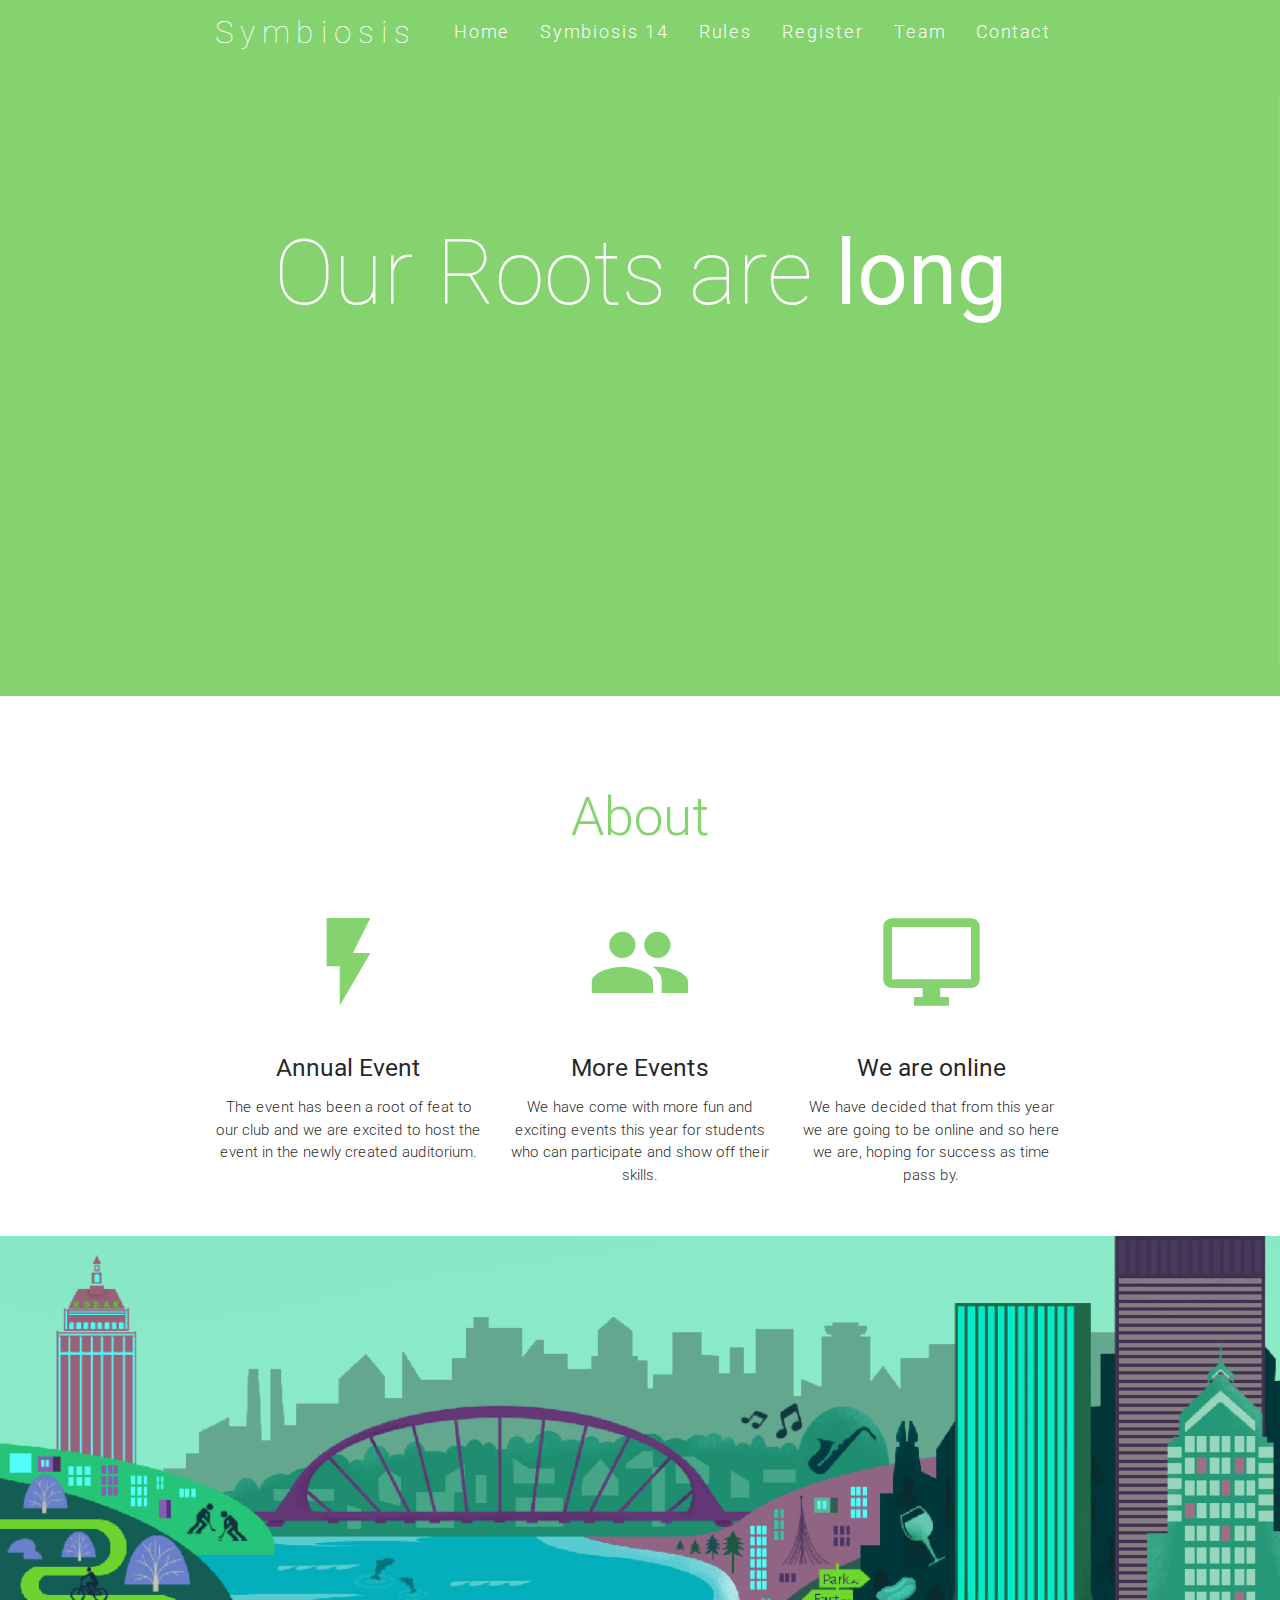
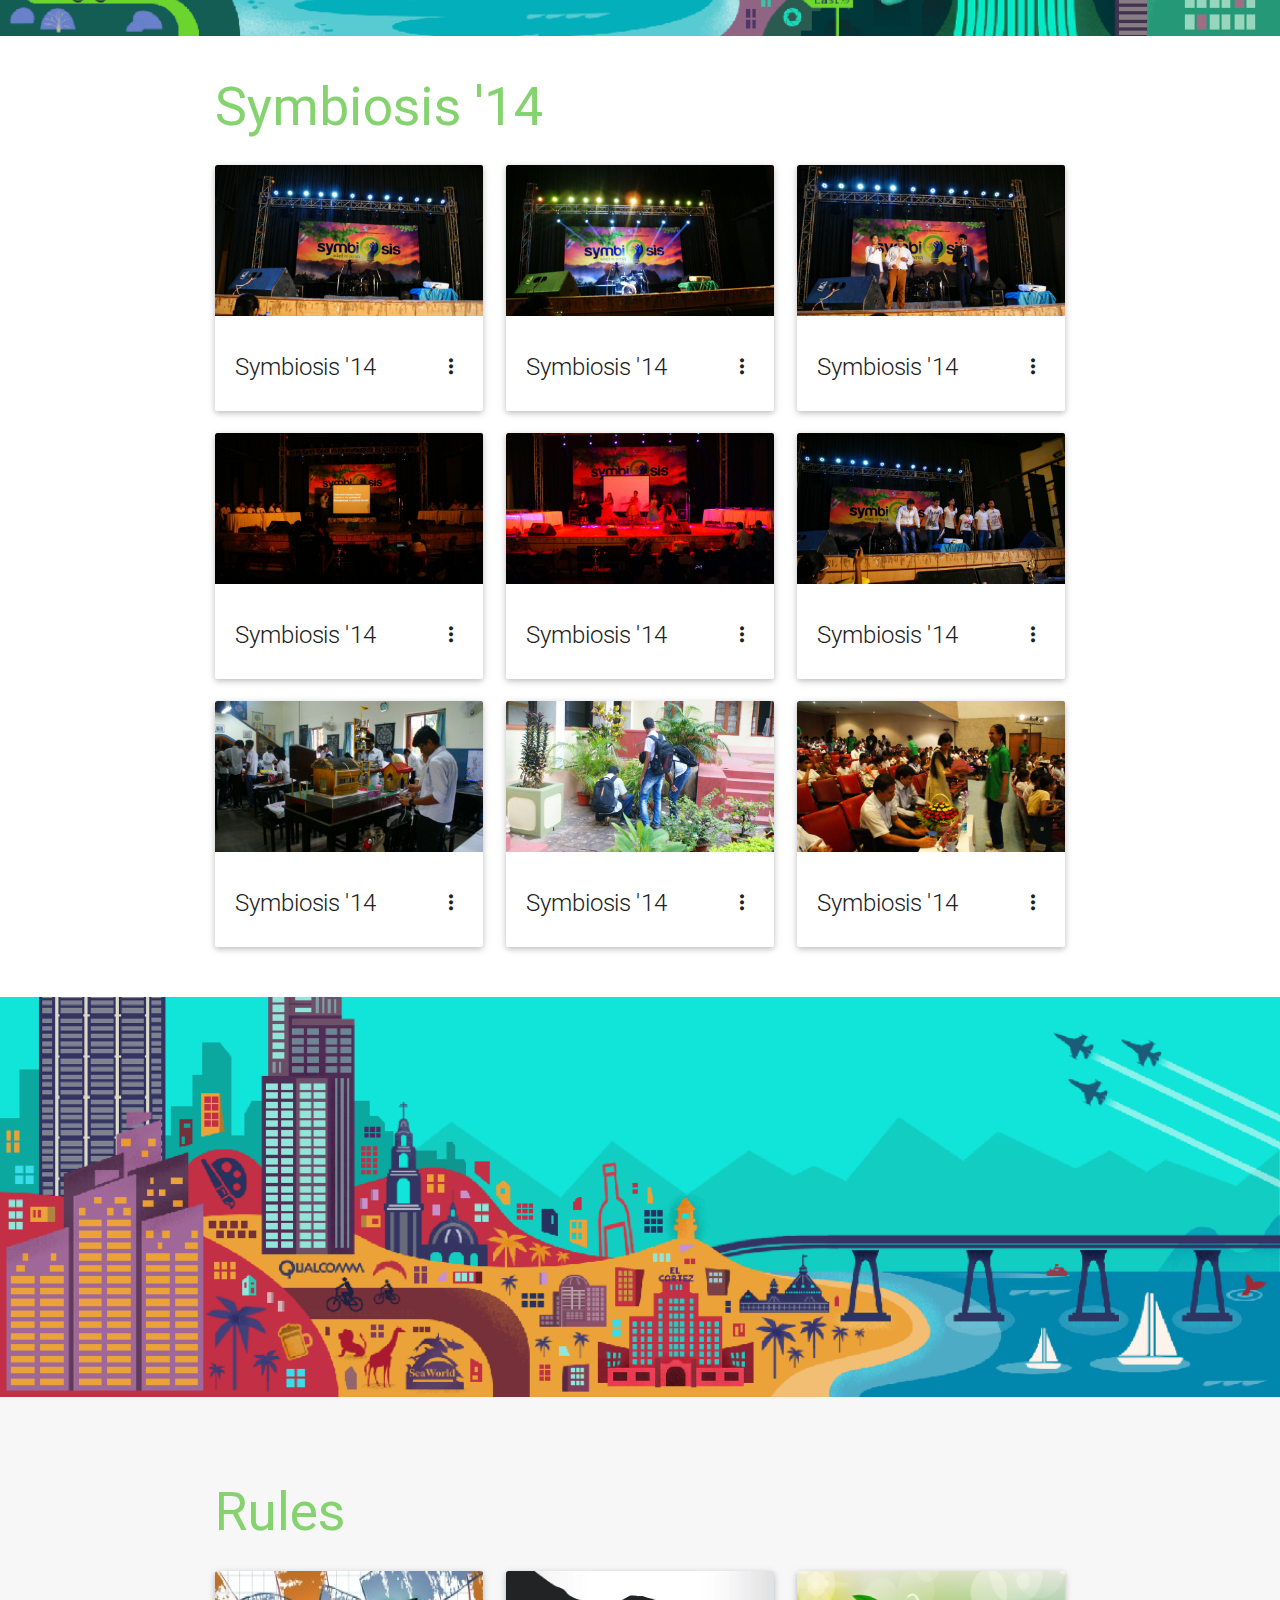
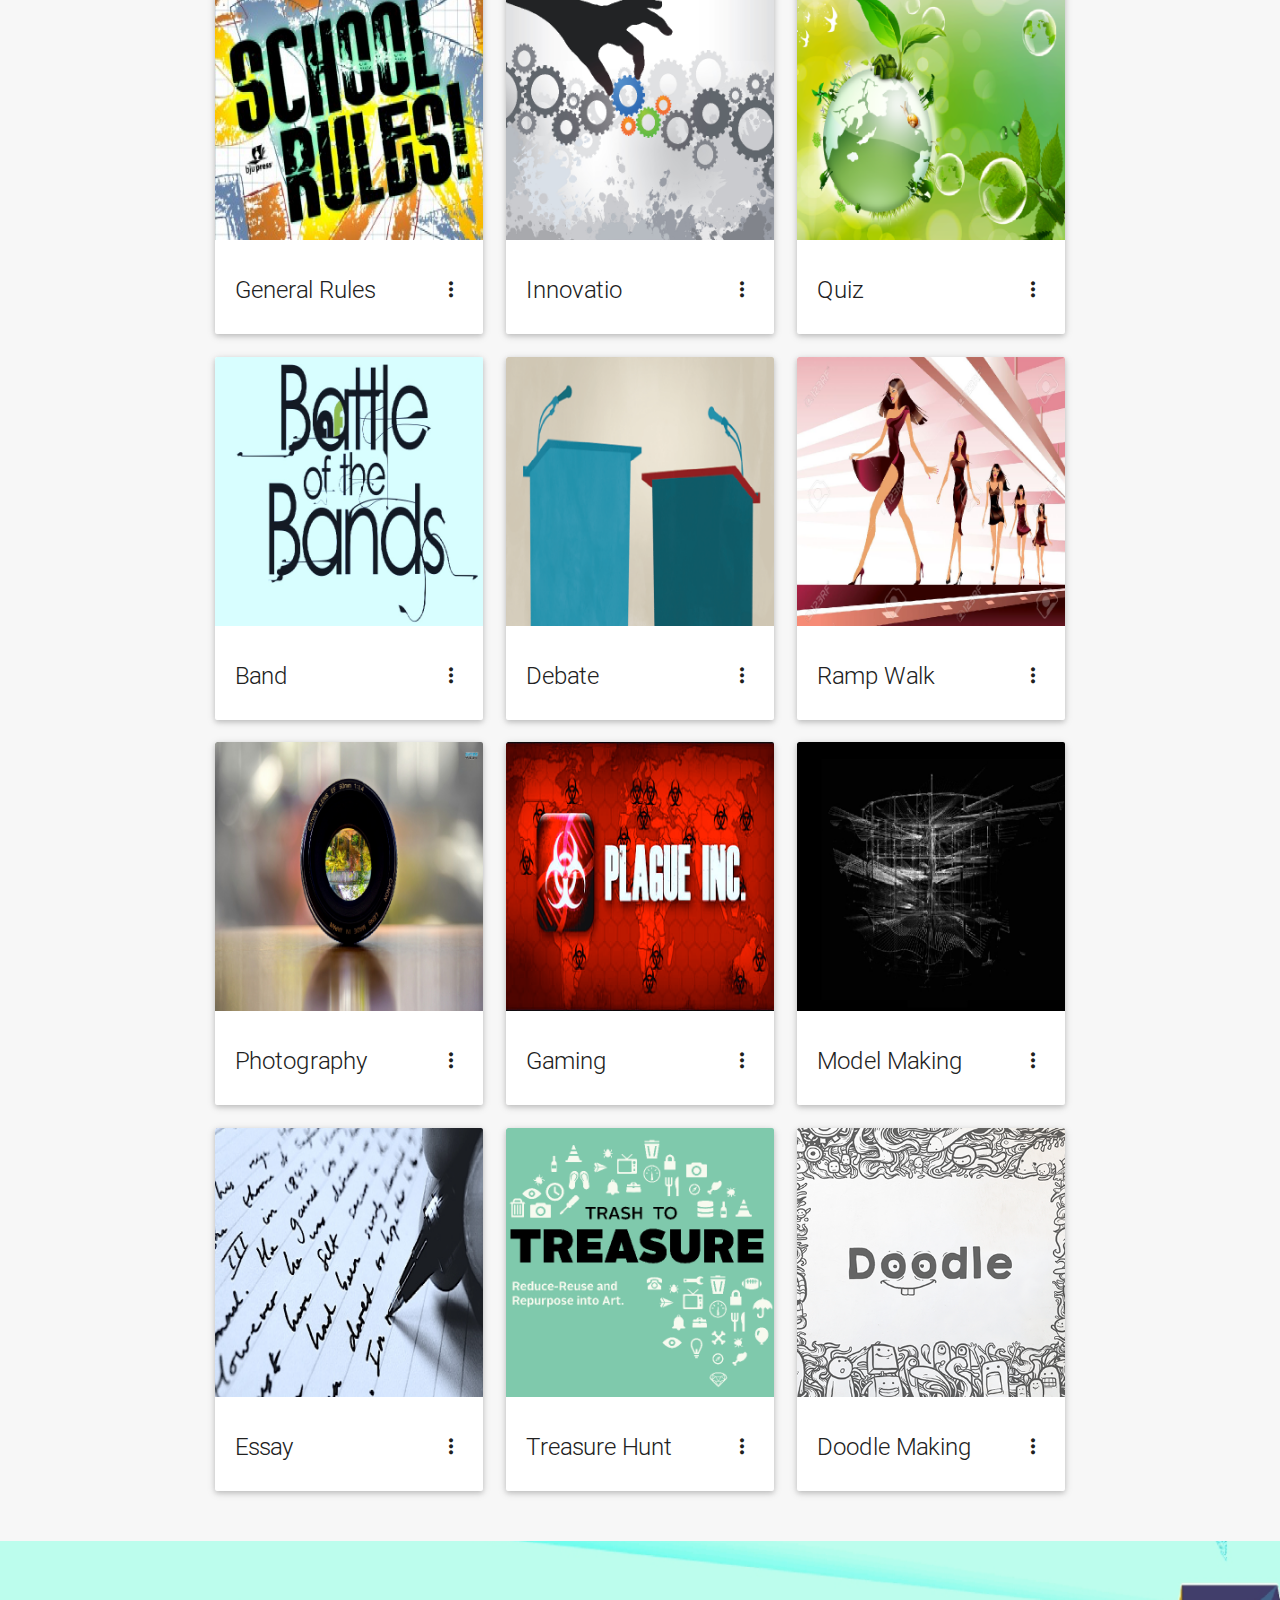
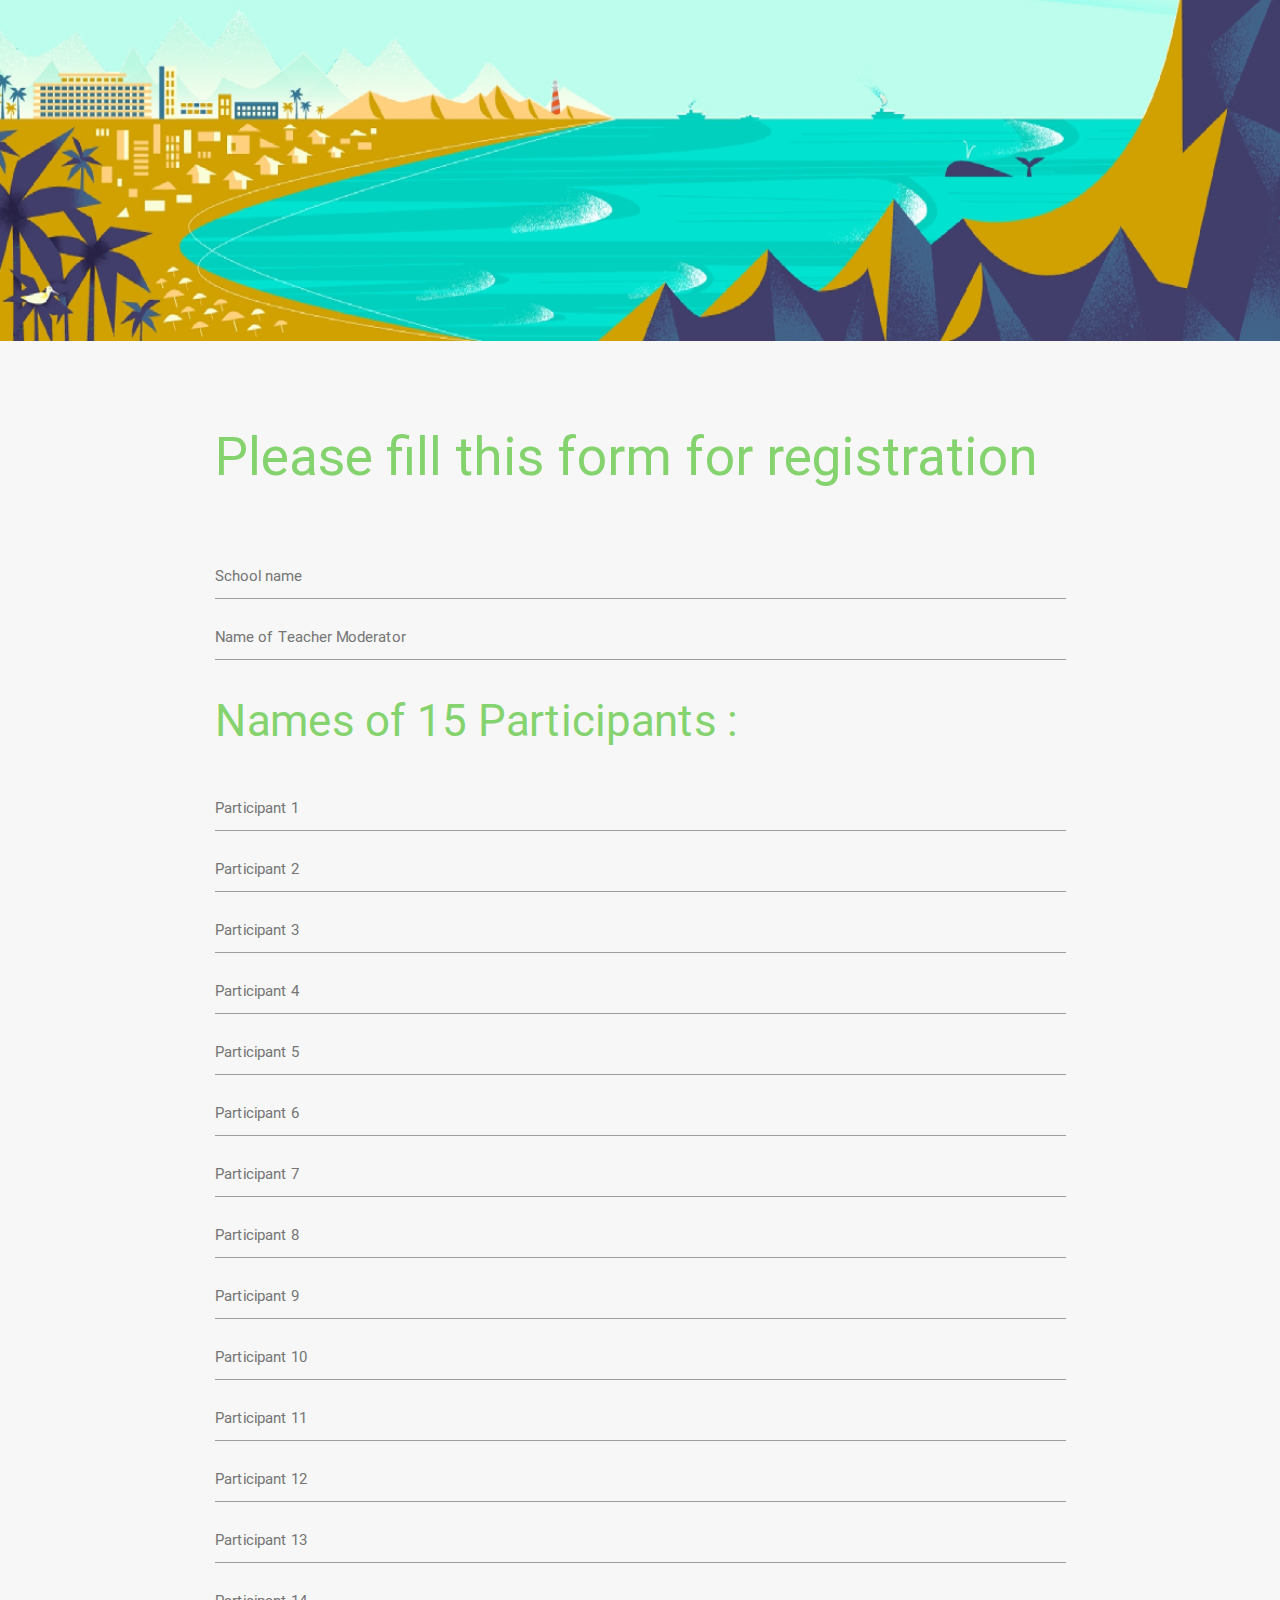
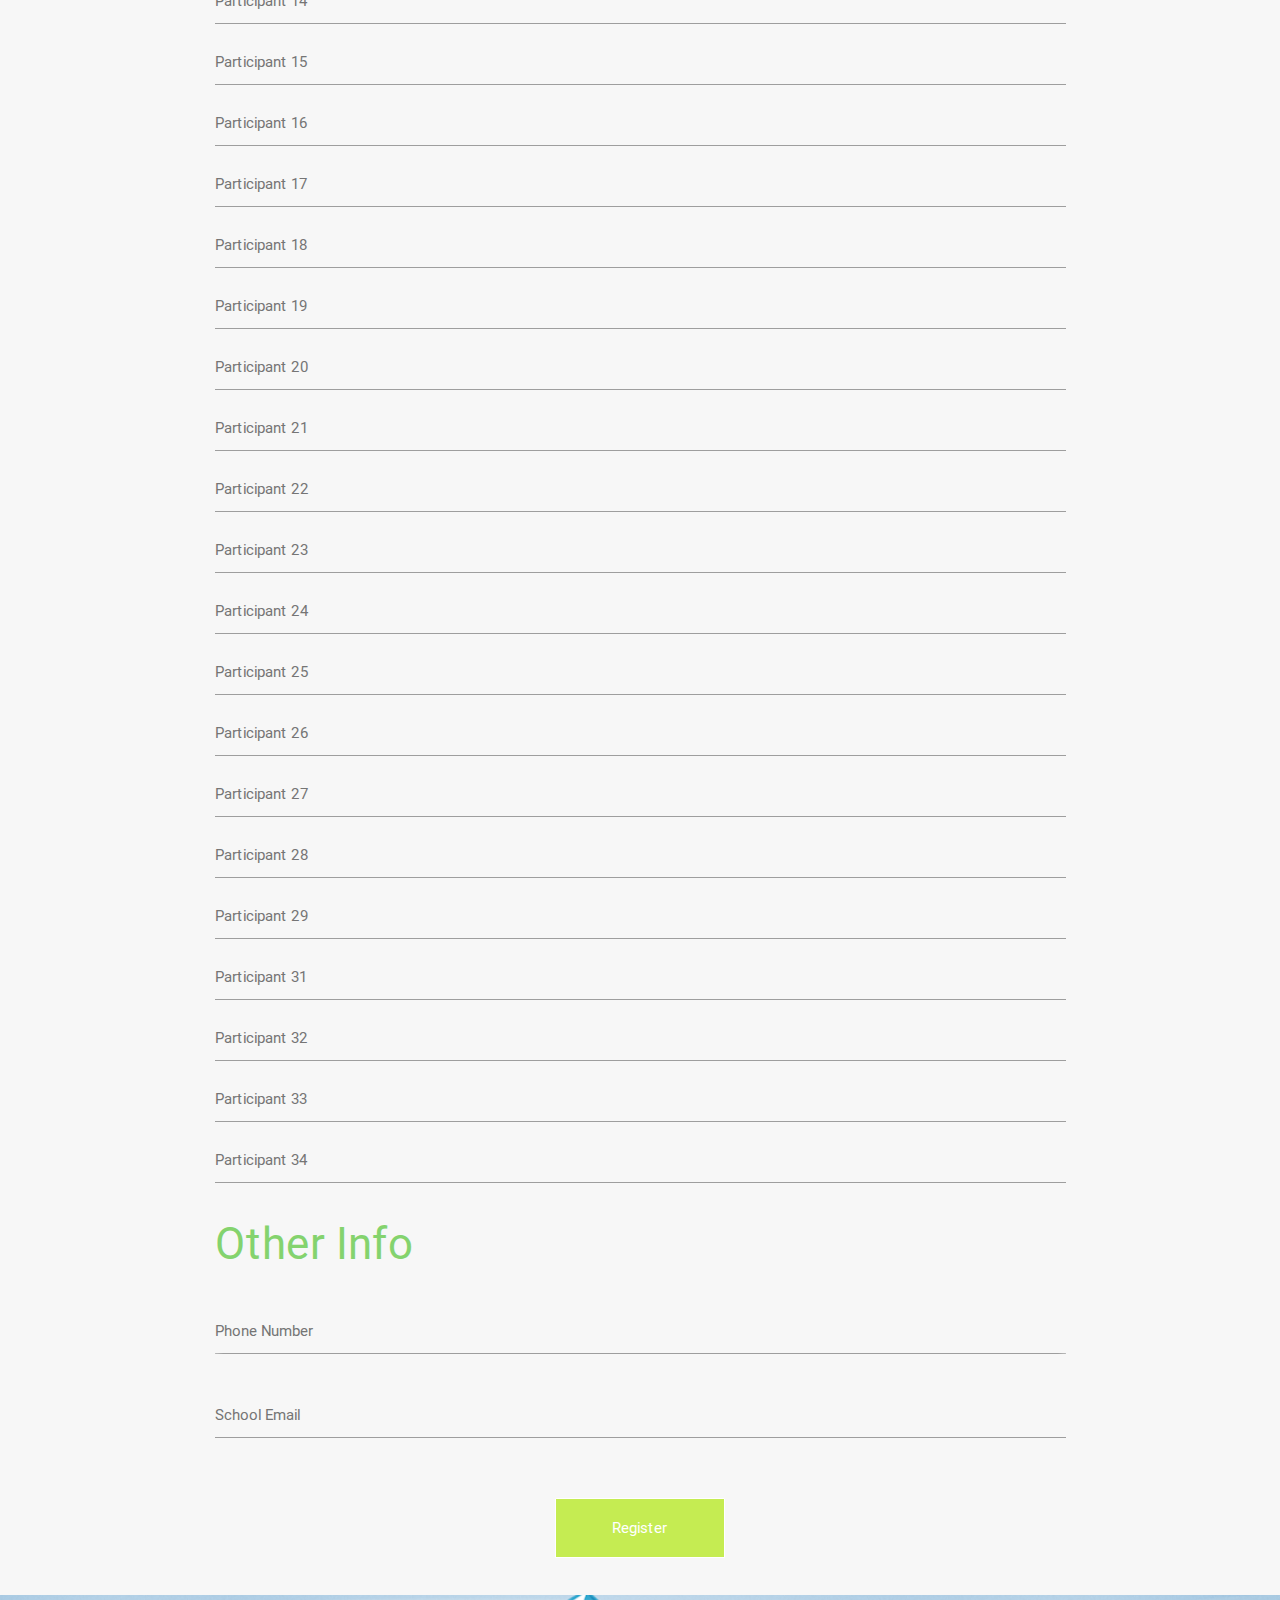
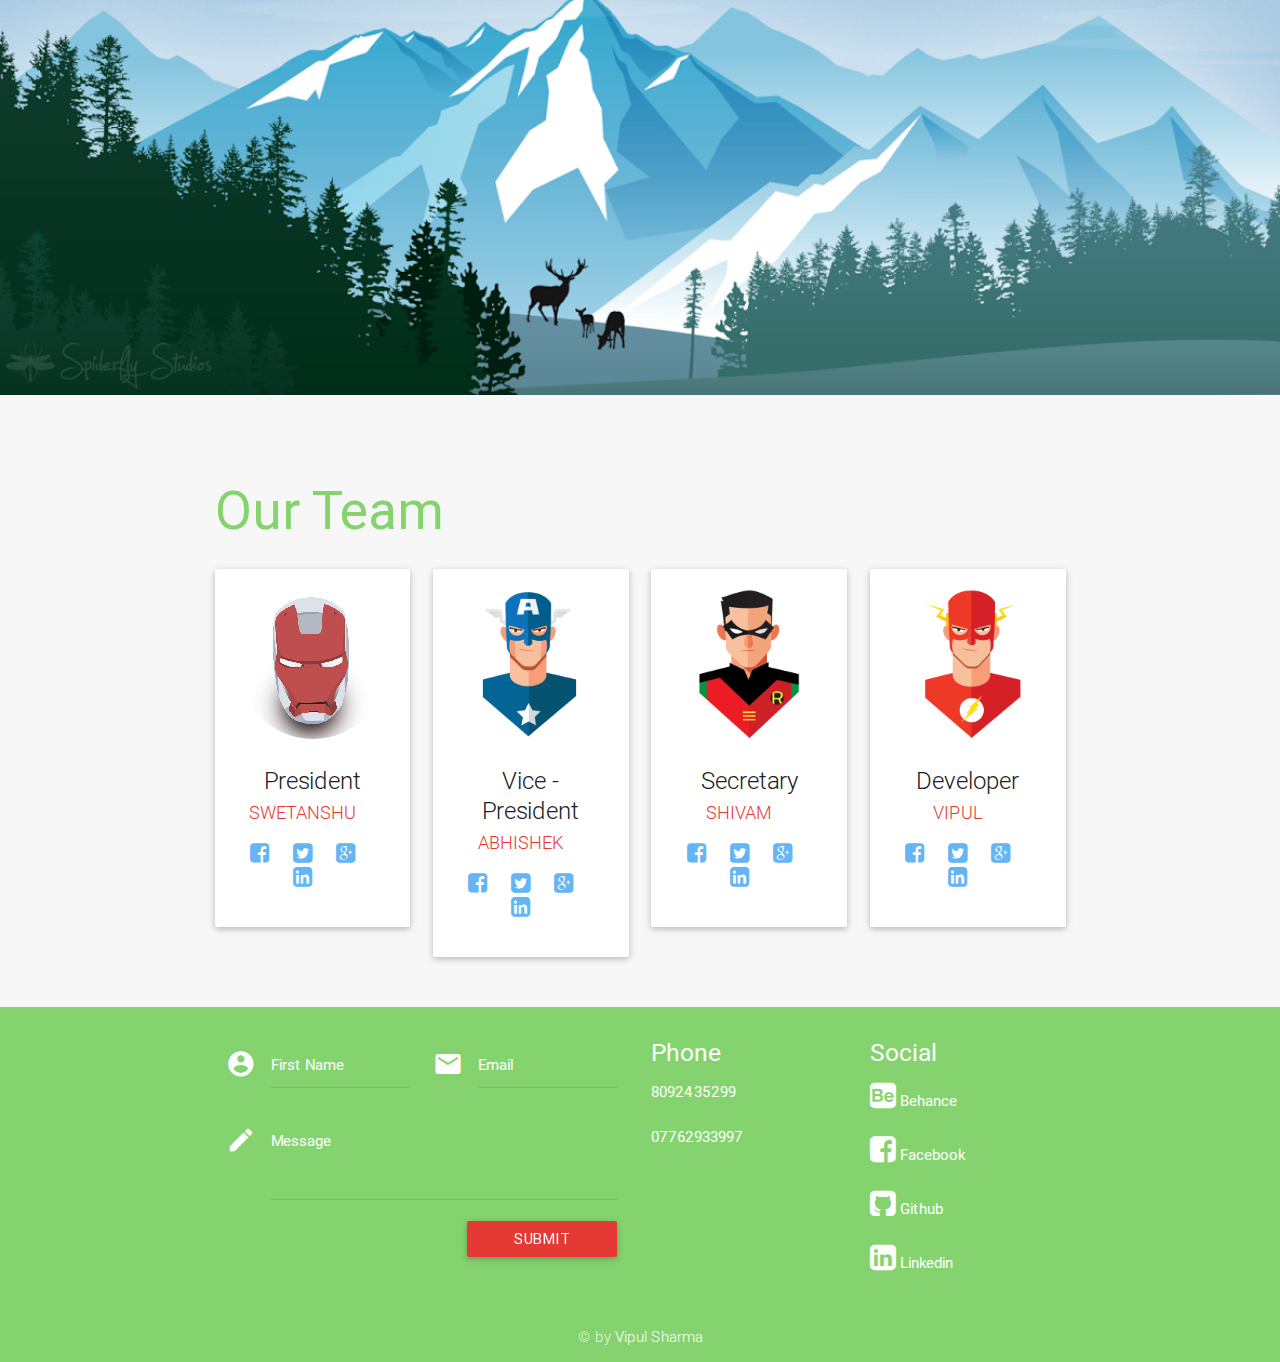
==== index.html @ 0c2e885b "Initial" ====
<!DOCTYPE html>
<html>
<head>
    <meta http-equiv="Content-Type" content="text/html; charset=UTF-8"/>
    <meta name="viewport" content="width=device-width, initial-scale=1, maximum-scale=1.0, user-scalable=no"/>
    <meta name="theme-color" content="#2196F3">
    <title>Symbiosis</title>
    <link rel="shortcut icon" href="img/logo.jpg"; />

    <!-- CSS  -->
    <link href="min/plugin-min.css" type="text/css" rel="stylesheet">
    <link href="min/custom-min.css" type="text/css" rel="stylesheet" >
</head>
<body id="top" class="scrollspy">

<!-- Pre Loader -->
<div id="loader-wrapper">
    <div id="loader"></div>

    <div class="loader-section section-left"></div>
    <div class="loader-section section-right"></div>

</div>

<!--Navigation-->
 <div class="navbar-fixed">
    <nav id="nav_f" class="default_color" role="navigation">
        <div class="container">
            <div class="nav-wrapper"><a id="logo-container" href="#top" class="brand-logo">Symbiosis</a>
            <ul id="nav-mobile" class="right side-nav">
                <li><a href="#intro">Home</a></li>
                <li><a href="#gallery">Symbiosis 14</a></li>
                <li><a href="#work">Rules</a></li>
                <li><a href="#register">Register</a></li>
                <li><a href="#team">Team</a></li>
                <li><a href="#contact">Contact</a></li>
            </ul><a href="#" data-activates="nav-mobile" class="button-collapse"><i class="mdi-navigation-menu"></i></a>
            </div>
        </div>
    </nav>
</div>

<!--Hero-->
<div class="section no-pad-bot" id="index-banner">
    <div class="container">
        <h1 class="text_h center header cd-headline letters type">
            <span>Our Roots are</span>
            <span class="cd-words-wrapper waiting">
                <b class="is-visible">long</b>
                <b>deep</b>
                <b>strong</b>
            </span>
        </h1>
    </div>
</div>

<!--Intro and service-->
<div id="intro" class="section scrollspy">
    <div class="container">
        <div class="row">
            <div  class="col s12">
                <h2 class="center header text_h2">
                   <span class="span_h2"> About</span></h2>
            </div>

            <div  class="col s12 m4 l4">
                <div class="center promo promo-example">
                    <i class="mdi-image-flash-on"></i>
                    <h5 class="promo-caption">Annual Event </h5>
                    <p class="light center">The event has been a root of feat to our club and we are excited to host the event in the newly created auditorium.</p>
                </div>
            </div>
            <div class="col s12 m4 l4">
                <div class="center promo promo-example">
                    <i class="mdi-social-group"></i>
                    <h5 class="promo-caption">More Events</h5>
                    <p class="light center">We have come with more fun and exciting events this year for students who can participate and show off their skills.</p>
                </div>
            </div>
            <div class="col s12 m4 l4">
                <div class="center promo promo-example">
                    <i class="mdi-hardware-desktop-windows"></i>
                    <h5 class="promo-caption">We are online</h5>
                    <p class="light center">We have decided that from this year we are going to be online and so here we are, hoping for success as time pass by.</p>
                </div>
            </div>
        </div>
    </div>
</div>

<!--Parallax-->
<div class="parallax-container">
    <div class="parallax"><img src="img/parallax3.png"></div>

</div>

<!--Gallery-->
<div class="section scrollspy" id="gallery">
    <div class="container">
        <h2 class="header text_b">Symbiosis '14 </h2>
        <div class="row">
            <div class="col s12 m4 l4">
                <div class="card">
                    <div class="card-image waves-effect waves-block waves-light">
                        <img class="activator" src="img/s1.jpg">
                    </div>
                    <div class="card-content">
                        <span class="card-title activator grey-text text-darken-4">Symbiosis '14 <i class="mdi-navigation-more-vert right"></i></span>

                    </div>
                    <div class="card-reveal">
                        <span class="card-title grey-text text-darken-4">Symbiosis '14 <i class="mdi-navigation-close right"></i></span>

                    </div>
                </div>
            </div>
            <div class="col s12 m4 l4">
                <div class="card">
                    <div class="card-image waves-effect waves-block waves-light">
                        <img class="activator" src="img/s2.jpg">
                    </div>
                    <div class="card-content">
                        <span class="card-title activator grey-text text-darken-4">Symbiosis '14 <i class="mdi-navigation-more-vert right"></i></span>

                    </div>
                    <div class="card-reveal">
                        <span class="card-title grey-text text-darken-4">Symbiosis '14 <i class="mdi-navigation-close right"></i></span>

                    </div>
                </div>
            </div>
            <div class="col s12 m4 l4">
                <div class="card">
                    <div class="card-image waves-effect waves-block waves-light">
                        <img class="activator" style="border-bottom-color:black" src="img/s3.jpg">
                    </div>
                    <div class="card-content">
                        <span class="card-title activator grey-text text-darken-4">Symbiosis '14 <i class="mdi-navigation-more-vert right"></i></span>

                    </div>
                    <div class="card-reveal">
                        <span class="card-title grey-text text-darken-4">Symbiosis '14 <i class="mdi-navigation-close right"></i></span>

                    </div>
                </div>
            </div>
            <div class="col s12 m4 l4">
                <div class="card">
                    <div class="card-image waves-effect waves-block waves-light">
                        <img class="activator" src="img/s4.jpg">
                    </div>
                    <div class="card-content">
                        <span class="card-title activator grey-text text-darken-4">Symbiosis '14 <i class="mdi-navigation-more-vert right"></i></span>

                    </div>
                    <div class="card-reveal">
                        <span class="card-title grey-text text-darken-4">Symbiosis '14 <i class="mdi-navigation-close right"></i></span>

                    </div>
                </div>
            </div>
            <div class="col s12 m4 l4">
                <div class="card">
                    <div class="card-image waves-effect waves-block waves-light">
                        <img class="activator" src="img/s5.jpg">
                    </div>
                    <div class="card-content">
                        <span class="card-title activator grey-text text-darken-4">Symbiosis '14 <i class="mdi-navigation-more-vert right"></i></span>

                    </div>
                    <div class="card-reveal">
                        <span class="card-title grey-text text-darken-4">Symbiosis '14 <i class="mdi-navigation-close right"></i></span>

                    </div>
                </div>
            </div>
            <div class="col s12 m4 l4">
                <div class="card">
                    <div class="card-image waves-effect waves-block waves-light">
                        <img class="activator" src="img/s6.jpg">
                    </div>
                    <div class="card-content">
                        <span class="card-title activator grey-text text-darken-4">Symbiosis '14 <i class="mdi-navigation-more-vert right"></i></span>

                    </div>
                    <div class="card-reveal">
                        <span class="card-title grey-text text-darken-4">Symbiosis '14 <i class="mdi-navigation-close right"></i></span>

                    </div>
                </div>
            </div>
            <div class="col s12 m4 l4">
                <div class="card">
                    <div class="card-image waves-effect waves-block waves-light">
                        <img class="activator" src="img/s7.jpg">
                    </div>
                    <div class="card-content">
                        <span class="card-title activator grey-text text-darken-4">Symbiosis '14 <i class="mdi-navigation-more-vert right"></i></span>

                    </div>
                    <div class="card-reveal">
                        <span class="card-title grey-text text-darken-4">Symbiosis '14 <i class="mdi-navigation-close right"></i></span>

                    </div>
                </div>
            </div>
            <div class="col s12 m4 l4">
                <div class="card">
                    <div class="card-image waves-effect waves-block waves-light">
                        <img class="activator" src="img/s8.jpg">
                    </div>
                    <div class="card-content">
                        <span class="card-title activator grey-text text-darken-4">Symbiosis '14 <i class="mdi-navigation-more-vert right"></i></span>

                    </div>
                    <div class="card-reveal">
                        <span class="card-title grey-text text-darken-4">Symbiosis '14 <i class="mdi-navigation-close right"></i></span>

                    </div>
                </div>
            </div>
            <div class="col s12 m4 l4">
                <div class="card">
                    <div class="card-image waves-effect waves-block waves-light">
                        <img class="activator" src="img/s9.jpg">
                    </div>
                    <div class="card-content">
                        <span class="card-title activator grey-text text-darken-4">Symbiosis '14 <i class="mdi-navigation-more-vert right"></i></span>

                    </div>
                    <div class="card-reveal">
                        <span class="card-title grey-text text-darken-4">Symbiosis '14 <i class="mdi-navigation-close right"></i></span>

                    </div>
                </div>
            </div>
        </div>
    </div>
</div>

<!--Parallax-->
<div class="parallax-container">
    <div class="parallax"><img src="img/parallax4.png"></div>

</div>


<!--Work-->
<div class="section scrollspy" id="work">
    <div class="container">
        <h2 class="header text_b">Rules </h2>
        <div class="row">
            <div class="col s12 m4 l4">
                <div class="card">
                    <div class="card-image waves-effect waves-block waves-light">
                        <img class="activator" src="img/e/rules.jpg">
                    </div>
                    <div class="card-content">
                        <span class="card-title activator grey-text text-darken-4">General Rules <i class="mdi-navigation-more-vert right"></i></span>

                    </div>
                    <div class="card-reveal">
                        <span class="card-title grey-text text-darken-4">General: <i class="mdi-navigation-close right"></i></span>
                        <p> - Participation fee is Rs 50.</p><br>
  											<p> - Each school must be accompanied by ONE teacher moderator.</p><br>
  											<p> - No bags, eatables or beverages will be allowed inside the audotorium.</p><br>
  											<p> - Each student will be inspected before entering the auditorium.</p><br>
  											<p> - Students shall bring their belongings at their own liability. Loyola will not be answerable for any loss.</p><br>
  											<p> - Schools should assemble in front of the porticio at 7:30 am sharp where their registrations shall be confirmed.</p><br>
  											<p> - All participants should be in their CASUALS.</p><br>
  											<p> - Audience should be in their respected school's uniform.</p><br>
  											<p> - At no point during the eventshould a student mention his/her school name which will lead to the IMMEDIATE
  											and UNCONDITIONAL disqualification from all events.</p>
                        <p> - A total of 34 students from each school should give in their names for registration.<br>
                    </div>
                </div>
            </div>
            <div class="col s12 m4 l4">
                <div class="card">
                    <div class="card-image waves-effect waves-block waves-light">
                        <img class="activator" src="img/e/innovatio.jpg">
                    </div>
                    <div class="card-content">
                        <span class="card-title activator grey-text text-darken-4">Innovatio <i class="mdi-navigation-more-vert right"></i></span>

                    </div>
                    <div class="card-reveal">
                        <span class="card-title grey-text text-darken-4">Rules : <i class="mdi-navigation-close right"></i></span>
                        <p><p> - Each school shall be represented by 1 student. The contest is  open for all.</p><br>
  											<p> - Participants will be required to put forth their innovative ideas aimed at helping mankind in future with respect
  											scientific development.</p><br>
  											<p> - Participants will need to present a Powerpoint presentation and a Prototype ( if possible ).</p><br>
  											<p> - Each student shall be given a maximum time of 3 MMINUTES to properly explain his/her innovatioon.</p><br>
  											<p> - Any form of plagiarism will lead to disqualification.</p><br>
  											<p> - The chairperson will be given 2 MINUTES to question the participants.</p><br></p>
                    </div>
                </div>
            </div>
            <div class="col s12 m4 l4">
                <div class="card">
                    <div class="card-image waves-effect waves-block waves-light">
                        <img class="activator" style="border-bottom-color:black" src="img/e/quiz.png">
                    </div>
                    <div class="card-content">
                        <span class="card-title activator grey-text text-darken-4">Quiz <i class="mdi-navigation-more-vert right"></i></span>

                    </div>
                    <div class="card-reveal">
                        <span class="card-title grey-text text-darken-4">Rules : <i class="mdi-navigation-close right"></i></span>
                        <p><p> For Prelims :-</p><br>
  											<p> - A round of 15 QUESTIONS will be held.</p><br>
  											<p> - 2 PARTICIPANTS ( Classes 9 & 10 ) shall represent each of school.</p><br>
  											<p> - Questions will be based on Biology and Environment.</p><br>
  											<p> For Stage :-</p><br>
  											<p> - 6 teams to qualify on stage.</p><br></p>
                    </div>
                </div>
            </div>
            <div class="col s12 m4 l4">
                <div class="card">
                    <div class="card-image waves-effect waves-block waves-light">
                        <img class="activator" src="img/e/band.jpg">
                    </div>
                    <div class="card-content">
                        <span class="card-title activator grey-text text-darken-4">Band <i class="mdi-navigation-more-vert right"></i></span>

                    </div>
                    <div class="card-reveal">
                        <span class="card-title grey-text text-darken-4">Rules : <i class="mdi-navigation-close right"></i></span>
                        <p><p> - Teams are to prepare a mashup in HINDI, ENGLISH or BOTH. [ Theme : "ZINDAGI" ]</p><br>
  											<p> - EACH TEAM SHALL COMPRISE 7 - 9  MEMBERS.</p><br>
  											<p> - 5 - 7 MINUTES will be given which includes 'stage setup'.</p><br>
  											<p> - All equipments are to be brought along.</p><br></p>
                    </div>
                </div>
            </div>
            <div class="col s12 m4 l4">
                <div class="card">
                    <div class="card-image waves-effect waves-block waves-light">
                        <img class="activator" src="img/e/debate.png">
                    </div>
                    <div class="card-content">
                        <span class="card-title activator grey-text text-darken-4">Debate <i class="mdi-navigation-more-vert right"></i></span>

                    </div>
                    <div class="card-reveal">
                        <span class="card-title grey-text text-darken-4">Rules : <i class="mdi-navigation-close right"></i></span>
                        <p><h3>DEBATE</h3>
  											<p> - Each school shall be represented by 2 studentes. 1 - FOR and 1 - AGAINST. [ Classes: 11 & 12 ]</p><br>
  											<p> - Topics will be given 1 HOUR prior to the event.</p><br>
  											<p> - Speaking time will be 4 MINUTES and 2 MINUTES will be given for the rebuttal.</p><br>
  											<p> - Use of electronic gadgets will be strictly prohibited.</p><br>
  											<p> - Reference material will be provided.</p><br></p>
                    </div>
                </div>
            </div>
            <div class="col s12 m4 l4">
                <div class="card">
                    <div class="card-image waves-effect waves-block waves-light">
                        <img class="activator" src="img/e/ramp.jpg">
                    </div>
                    <div class="card-content">
                        <span class="card-title activator grey-text text-darken-4">Ramp Walk <i class="mdi-navigation-more-vert right"></i></span>

                    </div>
                    <div class="card-reveal">
                        <span class="card-title grey-text text-darken-4">Rules : <i class="mdi-navigation-close right"></i></span>
                        <p><p> - Each school shall be represented by 8 STUDENTS and 1 NARRATORacross Classes 10 - 12.</p><br>
  											<p> - Each team will be given 10 MINUTES to perform.</p><br>
  											<p> - THEME : "SEASONS OF INDIA"</p><br</p>
                    </div>
                </div>
            </div>
            <div class="col s12 m4 l4">
                <div class="card">
                    <div class="card-image waves-effect waves-block waves-light">
                        <img class="activator" src="img/e/photo.jpg">
                    </div>
                    <div class="card-content">
                        <span class="card-title activator grey-text text-darken-4">Photography <i class="mdi-navigation-more-vert right"></i></span>

                    </div>
                    <div class="card-reveal">
                        <span class="card-title grey-text text-darken-4">Rules : <i class="mdi-navigation-close right"></i></span>
                        <p><p> - Each school shall be represented by 1 student.</p><br>
  											<p> - 2 HOURS will be given for each participant.</p><br>
  											<p> - Students are allowed to go around the school but no one should leave the school premises.</p><br>
  											<p> - The time alloted includes time for editing and segregating 4 SNAPSHOTS.</p><br>
  											<p> - School will provide the participants with a laptop.</p><br>
  											<p> - THEME : WATER CREATIONS</p><br>
  											<p> - All memory cards will be checked by our volunteers to make sure that no photos are taken before the start of the event.</p><br></p>
                    </div>
                </div>
            </div>
            <div class="col s12 m4 l4">
                <div class="card">
                    <div class="card-image waves-effect waves-block waves-light">
                        <img class="activator" src="img/e/pinc.png">
                    </div>
                    <div class="card-content">
                        <span class="card-title activator grey-text text-darken-4">Gaming <i class="mdi-navigation-more-vert right"></i></span>

                    </div>
                    <div class="card-reveal">
                        <span class="card-title grey-text text-darken-4">Rules : <i class="mdi-navigation-close right"></i></span>
                        <p><p> - Each school shall be represented by 2 students.</p><br>
  											<p> - The game "PLAGUE Inc." developed by NDEMIC CREATIONS &copy; is to be played.</p><br>
  											<p> - The game is available for Windows and Android Platform.</p><br></p>
                    </div>
                </div>
            </div>
            <div class="col s12 m4 l4">
                <div class="card">
                    <div class="card-image waves-effect waves-block waves-light">
                        <img class="activator" src="img/e/mm.jpg">
                    </div>
                    <div class="card-content">
                        <span class="card-title activator grey-text text-darken-4">Model Making <i class="mdi-navigation-more-vert right"></i></span>

                    </div>
                    <div class="card-reveal">
                        <span class="card-title grey-text text-darken-4">Rules : <i class="mdi-navigation-close right"></i></span>
                        <p><p> - Each school shall be represented by 3 students.</p><br>
  											<p> - A WORKING model has to be made beforehand and instalation of the model has to be done on the spot.</p><br>
  											<p> - Participants will be given 3 - 4 MINUTES to explain their models to the judges.</p><br>
  											<p> - Models should be made from RECYCLABLE waste material.</p><br></p>
                    </div>
                </div>
            </div>
            <div class="col s12 m4 l4">
                <div class="card">
                    <div class="card-image waves-effect waves-block waves-light">
                        <img class="activator" src="img/e/essay.jpg">
                    </div>
                    <div class="card-content">
                        <span class="card-title activator grey-text text-darken-4">Essay <i class="mdi-navigation-more-vert right"></i></span>

                    </div>
                    <div class="card-reveal">
                        <span class="card-title grey-text text-darken-4">Rules : <i class="mdi-navigation-close right"></i></span>
                        <p><p> - Each school shall represened by 2 students.</p><br>
  											<p> - 90 MINUTES of writing time will be provided to write an 800 - 1000 word long essay.</p><br>
  											<p> - 30 MINUTES of preperation time will be given.</p><br>
  											<p> - A choice of 3 TOPICS will be given on the spot and any ONE should be attempted.</p><br>
  											<p> - Any form of plagiarism will lead to disqualification.</p><br></p>
                    </div>
                </div>
            </div>
            <div class="col s12 m4 l4">
                <div class="card">
                    <div class="card-image waves-effect waves-block waves-light">
                        <img class="activator" src="img/e/treasure.jpg">
                    </div>
                    <div class="card-content">
                        <span class="card-title activator grey-text text-darken-4">Treasure Hunt <i class="mdi-navigation-more-vert right"></i></span>

                    </div>
                    <div class="card-reveal">
                        <span class="card-title grey-text text-darken-4">Rules : <i class="mdi-navigation-close right"></i></span>
                        <p><p> - Each school shall be represented by 3 STUDENTS across Classes 11 & 12.</p><br>
  											<p> - 5 SETS of hints are to be given. Each team must clear the subsequebt stages to reach the next clue.</p><br>
  											<p> - The final clue for all teams will be the same leading them to a single spot with the Loyola Campus.</p><br>
  											<p> - A general knowledge of DINOSAURS must prevail among the participants.</p><br></p>
                    </div>
                </div>
            </div>
            <div class="col s12 m4 l4">
                <div class="card">
                    <div class="card-image waves-effect waves-block waves-light">
                        <img class="activator" src="img/e/project5.png">
                    </div>
                    <div class="card-content">
                        <span class="card-title activator grey-text text-darken-4">Doodle Making <i class="mdi-navigation-more-vert right"></i></span>

                    </div>
                    <div class="card-reveal">
                        <span class="card-title grey-text text-darken-4">Rules <i class="mdi-navigation-close right"></i></span>
                        <p><p> - Any number of students may participate from a single school.</p><br>
  											<p> - The participants are not required to be registered.</p><br>
  											<p> - Participants are required to doodle the word 'Symbiosis' and post the same on Facebook with the "#symbiosis2k15"</p></p>
                    </div>
                </div>
            </div>
        </div>
    </div>
</div>

<!--Parallax-->
<div class="parallax-container">
    <div class="parallax"><img src="img/parallax2.jpg"></div>

</div>

<div class="section scrollspy" id="register">
    <div class="container">
      <h2 class="header text_b">Please fill this form for registration</h2><br><br>
			<form action="register.php" method="POST" class="form">

				<input type="text" name="schoolname" placeholder="School name"><br>
				<input type="text" name="moderatorname" placeholder="Name of Teacher Moderator"><br>

				<h3 class="header text_b">Names of 15 Participants :</h3><br>

				<input type="text" name="participant1" placeholder="Participant 1"><br>
				<input type="text" name="participant2" placeholder="Participant 2"><br>
				<input type="text" name="participant3" placeholder="Participant 3"><br>
				<input type="text" name="participant4" placeholder="Participant 4"><br>
				<input type="text" name="participant5" placeholder="Participant 5"><br>
				<input type="text" name="participant6" placeholder="Participant 6"><br>
				<input type="text" name="participant7" placeholder="Participant 7"><br>
				<input type="text" name="participant8" placeholder="Participant 8"><br>
				<input type="text" name="participant9" placeholder="Participant 9"><br>
				<input type="text" name="participant10" placeholder="Participant 10"><br>
				<input type="text" name="participant11" placeholder="Participant 11"><br>
				<input type="text" name="participant12" placeholder="Participant 12"><br>
				<input type="text" name="participant13" placeholder="Participant 13"><br>
				<input type="text" name="participant14" placeholder="Participant 14"><br>
				<input type="text" name="participant15" placeholder="Participant 15"><br>
        <input type="text" name="participant16" placeholder="Participant 16"><br>
				<input type="text" name="participant17" placeholder="Participant 17"><br>
				<input type="text" name="participant18" placeholder="Participant 18"><br>
				<input type="text" name="participant19" placeholder="Participant 19"><br>
				<input type="text" name="participant20" placeholder="Participant 20"><br>
				<input type="text" name="participant21" placeholder="Participant 21"><br>
				<input type="text" name="participant22" placeholder="Participant 22"><br>
				<input type="text" name="participant23" placeholder="Participant 23"><br>
				<input type="text" name="participant24" placeholder="Participant 24"><br>
				<input type="text" name="participant25" placeholder="Participant 25"><br>
				<input type="text" name="participant26" placeholder="Participant 26"><br>
				<input type="text" name="participant27" placeholder="Participant 27"><br>
				<input type="text" name="participant28" placeholder="Participant 28"><br>
				<input type="text" name="participant29" placeholder="Participant 29"><br>
				<input type="text" name="participant30" placeholder="Participant 31"><br>
        <input type="text" name="participant30" placeholder="Participant 32"><br>
        <input type="text" name="participant30" placeholder="Participant 33"><br>
        <input type="text" name="participant30" placeholder="Participant 34"><br>

				<h3 class="header text_b">Other Info</h3><br>
				<input style="border-radius:1%;" type="tel" name="number" placeholder="Phone Number"><br><br>
				<input type="text" name="email" placeholder="School Email"><br><br><br>

				<input class="regbut" type="submit" value="Register"><br><br>
			</form>
		</section>
	</div>
</div>
</form>
<!--Parallax-->
<div class="parallax-container">
    <div class="parallax"><img src="img/parallax1.png"></div>
</div>

<!--Team-->
<div class="section scrollspy" id="team">
    <div class="container">
        <h2 class="header text_b"> Our Team </h2>
        <div class="row">
            <div class="col s12 m3">
                <div class="card card-avatar">
                    <div class="waves-effect waves-block waves-light">
                        <img class="activator" src="img/avatar2.jpg">
                    </div>
                    <div class="card-content">
                        <span class="card-title activator grey-text text-darken-4">President <br/>
                            <small><a class="red-text text-darken-1" href="#">Swetanshu</a></small></span>
                        <p>
                          <a class="blue-text text-lighten-2" href="https://www.facebook.com/swetanshu.subhrajit?fref=ts">
                              <i class="fa fa-facebook-square"></i>
                          </a>
                          <a class="blue-text text-lighten-2" href="https://twitter.com/">
                              <i class="fa fa-twitter-square"></i>
                          </a>
                          <a class="blue-text text-lighten-2" href="https://plus.google.com/">
                              <i class="fa fa-google-plus-square"></i>
                          </a>
                          <a class="blue-text text-lighten-2" href="https://www.linkedin.com/">
                              <i class="fa fa-linkedin-square"></i>
                          </a>
                        </p>
                    </div>
                </div>
            </div>
            <div class="col s12 m3">
                <div class="card card-avatar">
                    <div class="waves-effect waves-block waves-light">
                        <img class="activator" src="img/avatar3.png">
                    </div>
                    <div class="card-content">
                        <span class="card-title activator grey-text text-darken-4">Vice - President<br/>
                            <small><a class="red-text text-darken-1" href="#">Abhishek</a></small>
                        </span>
                        <p>
                          <a class="blue-text text-lighten-2" href="https://www.facebook.com/profile.php?id=100003810592765&fref=ts">
                              <i class="fa fa-facebook-square"></i>
                          </a>
                          <a class="blue-text text-lighten-2" href="https://twitter.com/">
                              <i class="fa fa-twitter-square"></i>
                          </a>
                          <a class="blue-text text-lighten-2" href="https://plus.google.com/">
                              <i class="fa fa-google-plus-square"></i>
                          </a>
                          <a class="blue-text text-lighten-2" href="https://www.linkedin.com/">
                              <i class="fa fa-linkedin-square"></i>
                          </a>
                        </p>
                    </div>
                </div>
            </div>
            <div class="col s12 m3">
                <div class="card card-avatar">
                    <div class="waves-effect waves-block waves-light">
                        <img class="activator" src="img/avatar4.png">
                    </div>
                    <div class="card-content">
                        <span class="card-title activator grey-text text-darken-4">Secretary<br/>
                            <small><a class="red-text text-darken-1" href="#">Shivam</a></small></span>
                        <p>
                            <a class="blue-text text-lighten-2" href="https://www.facebook.com/archis.man.73">
                                <i class="fa fa-facebook-square"></i>
                            </a>
                            <a class="blue-text text-lighten-2" href="https://twitter.com/">
                                <i class="fa fa-twitter-square"></i>
                            </a>
                            <a class="blue-text text-lighten-2" href="https://plus.google.com/">
                                <i class="fa fa-google-plus-square"></i>
                            </a>
                            <a class="blue-text text-lighten-2" href="https://www.linkedin.com/">
                                <i class="fa fa-linkedin-square"></i>
                            </a>
                        </p>
                    </div>
                </div>
            </div>
            <div class="col s12 m3">
                <div class="card card-avatar">
                    <div class="waves-effect waves-block waves-light">
                        <img class="activator" src="img/avatar1.png">
                    </div>
                    <div class="card-content">
                        <span class="card-title activator grey-text text-darken-4">Developer<br/>
                            <small><a class="red-text text-darken-1" href="#">Vipul</a></small></span>
                        <p>
                          <a class="blue-text text-lighten-2" href="https://www.facebook.com/iVipulroxx">
                              <i class="fa fa-facebook-square"></i>
                          </a>
                          <a class="blue-text text-lighten-2" href="https://twitter.com/vipulVSsharma">
                              <i class="fa fa-twitter-square"></i>
                          </a>
                          <a class="blue-text text-lighten-2" href="https://plus.google.com/u/0/115686442541463041196/posts">
                              <i class="fa fa-google-plus-square"></i>
                          </a>
                          <a class="blue-text text-lighten-2" href="https://www.linkedin.com/profile/view?id=AAIAABnKCekBJdxVAnvN5FDg_XWdbAg-vVlzl-Y&trk=nav_responsive_tab_profile_pic">
                              <i class="fa fa-linkedin-square"></i>
                          </a>

                        </p>
                    </div>
                </div>
            </div>
        </div>
    </div>
</div>

<!--Footer-->
<footer id="contact" class="page-footer default_color scrollspy">
    <div class="container">
        <div class="row">
            <div class="col l6 s12">
                <form class="col s12" action="contact.php" method="post">
                    <div class="row">
                        <div class="input-field col s6">
                            <i class="mdi-action-account-circle prefix white-text"></i>
                            <input id="icon_prefix" name="name" type="text" class="validate white-text">
                            <label for="icon_prefix" class="white-text">First Name</label>
                        </div>
                        <div class="input-field col s6">
                            <i class="mdi-communication-email prefix white-text"></i>
                            <input id="icon_email" name="email" type="email" class="validate white-text">
                            <label for="icon_email" class="white-text">Email</label>
                        </div>
                        <div class="input-field col s12">
                            <i class="mdi-editor-mode-edit prefix white-text"></i>
                            <textarea id="icon_prefix2" name="message" class="materialize-textarea white-text"></textarea>
                            <label for="icon_prefix2" class="white-text">Message</label>
                        </div>
                        <div class="col offset-s7 s5">
                            <button class="btn waves-effect waves-light red darken-1" type="submit">Submit
                                <i class="mdi-content-send right white-text"></i>
                            </button>
                        </div>
                    </div>
                </form>
            </div>
            <div class="col l3 s12">
                <h5 class="white-text">Phone</h5>
                <ul>
                    <li><a class="white-text" href="index.html">8092435299</a></li><br>
                    <li><a class="white-text" href="index.html">07762933997</a></li>
                </ul>
            </div>
            <div class="col l3 s12">
                <h5 class="white-text">Social</h5>
                <ul>
                    <li>
                        <a class="white-text" href="https://www.behance.net/">
                            <i class="small fa fa-behance-square white-text"></i> Behance
                        </a>
                    </li><br>
                    <li>
                        <a class="white-text" href="https://www.facebook.com/profile.php?id=100003810592765&fref=ts">
                            <i class="small fa fa-facebook-square white-text"></i> Facebook
                        </a>
                    </li><br>
                    <li>
                        <a class="white-text" href="https://github.com/vipulroxx">
                            <i class="small fa fa-github-square white-text"></i> Github
                        </a>
                    </li><br>
                    <li>
                        <a class="white-text" href="https://www.linkedin.com/in/">
                            <i class="small fa fa-linkedin-square white-text"></i> Linkedin
                        </a>
                    </li>
                </ul>
            </div>
        </div>
    </div>
    <div class="footer-copyright default_color">
        <div class="container" style="text-align:center;">&copy by <a class="white-text" href="http://github.com/vipulroxx">Vipul Sharma</a>
        </div>
    </div>
</footer>


    <!--  Scripts-->
    <script src="min/plugin-min.js"></script>
    <script src="min/custom-min.js"></script>

    </body>
</html>
---- min/plugin-min.css ----
.materialize-red.lighten-5{background-color:#fdeaeb !important}.materialize-red-text.text-lighten-5{color:#fdeaeb !important}.materialize-red.lighten-4{background-color:#f8c1c3 !important}.materialize-red-text.text-lighten-4{color:#f8c1c3 !important}.materialize-red.lighten-3{background-color:#f3989b !important}.materialize-red-text.text-lighten-3{color:#f3989b !important}.materialize-red.lighten-2{background-color:#ee6e73 !important}.materialize-red-text.text-lighten-2{color:#ee6e73 !important}.materialize-red.lighten-1{background-color:#ea454b !important}.materialize-red-text.text-lighten-1{color:#ea454b !important}.materialize-red{background-color:#e51c23 !important}.materialize-red-text{color:#e51c23 !important}.materialize-red.darken-1{background-color:#d0181e !important}.materialize-red-text.text-darken-1{color:#d0181e !important}.materialize-red.darken-2{background-color:#b9151b !important}.materialize-red-text.text-darken-2{color:#b9151b !important}.materialize-red.darken-3{background-color:#a21318 !important}.materialize-red-text.text-darken-3{color:#a21318 !important}.materialize-red.darken-4{background-color:#8b1014 !important}.materialize-red-text.text-darken-4{color:#8b1014 !important}.red.lighten-5{background-color:#FFEBEE !important}.red-text.text-lighten-5{color:#FFEBEE !important}.red.lighten-4{background-color:#FFCDD2 !important}.red-text.text-lighten-4{color:#FFCDD2 !important}.red.lighten-3{background-color:#EF9A9A !important}.red-text.text-lighten-3{color:#EF9A9A !important}.red.lighten-2{background-color:#E57373 !important}.red-text.text-lighten-2{color:#E57373 !important}.red.lighten-1{background-color:#EF5350 !important}.red-text.text-lighten-1{color:#EF5350 !important}.red{background-color:#F44336 !important}.red-text{color:#F44336 !important}.red.darken-1{background-color:#E53935 !important}.red-text.text-darken-1{color:#E53935 !important}.red.darken-2{background-color:#D32F2F !important}.red-text.text-darken-2{color:#D32F2F !important}.red.darken-3{background-color:#C62828 !important}.red-text.text-darken-3{color:#C62828 !important}.red.darken-4{background-color:#B71C1C !important}.red-text.text-darken-4{color:#B71C1C !important}.red.accent-1{background-color:#FF8A80 !important}.red-text.text-accent-1{color:#FF8A80 !important}.red.accent-2{background-color:#FF5252 !important}.red-text.text-accent-2{color:#FF5252 !important}.red.accent-3{background-color:#FF1744 !important}.red-text.text-accent-3{color:#FF1744 !important}.red.accent-4{background-color:#D50000 !important}.red-text.text-accent-4{color:#D50000 !important}.pink.lighten-5{background-color:#fce4ec !important}.pink-text.text-lighten-5{color:#fce4ec !important}.pink.lighten-4{background-color:#f8bbd0 !important}.pink-text.text-lighten-4{color:#f8bbd0 !important}.pink.lighten-3{background-color:#f48fb1 !important}.pink-text.text-lighten-3{color:#f48fb1 !important}.pink.lighten-2{background-color:#f06292 !important}.pink-text.text-lighten-2{color:#f06292 !important}.pink.lighten-1{background-color:#ec407a !important}.pink-text.text-lighten-1{color:#ec407a !important}.pink{background-color:#e91e63 !important}.pink-text{color:#e91e63 !important}.pink.darken-1{background-color:#d81b60 !important}.pink-text.text-darken-1{color:#d81b60 !important}.pink.darken-2{background-color:#c2185b !important}.pink-text.text-darken-2{color:#c2185b !important}.pink.darken-3{background-color:#ad1457 !important}.pink-text.text-darken-3{color:#ad1457 !important}.pink.darken-4{background-color:#880e4f !important}.pink-text.text-darken-4{color:#880e4f !important}.pink.accent-1{background-color:#ff80ab !important}.pink-text.text-accent-1{color:#ff80ab !important}.pink.accent-2{background-color:#ff4081 !important}.pink-text.text-accent-2{color:#ff4081 !important}.pink.accent-3{background-color:#f50057 !important}.pink-text.text-accent-3{color:#f50057 !important}.pink.accent-4{background-color:#c51162 !important}.pink-text.text-accent-4{color:#c51162 !important}.purple.lighten-5{background-color:#f3e5f5 !important}.purple-text.text-lighten-5{color:#f3e5f5 !important}.purple.lighten-4{background-color:#e1bee7 !important}.purple-text.text-lighten-4{color:#e1bee7 !important}.purple.lighten-3{background-color:#ce93d8 !important}.purple-text.text-lighten-3{color:#ce93d8 !important}.purple.lighten-2{background-color:#ba68c8 !important}.purple-text.text-lighten-2{color:#ba68c8 !important}.purple.lighten-1{background-color:#ab47bc !important}.purple-text.text-lighten-1{color:#ab47bc !important}.purple{background-color:#9c27b0 !important}.purple-text{color:#9c27b0 !important}.purple.darken-1{background-color:#8e24aa !important}.purple-text.text-darken-1{color:#8e24aa !important}.purple.darken-2{background-color:#7b1fa2 !important}.purple-text.text-darken-2{color:#7b1fa2 !important}.purple.darken-3{background-color:#6a1b9a !important}.purple-text.text-darken-3{color:#6a1b9a !important}.purple.darken-4{background-color:#4a148c !important}.purple-text.text-darken-4{color:#4a148c !important}.purple.accent-1{background-color:#ea80fc !important}.purple-text.text-accent-1{color:#ea80fc !important}.purple.accent-2{background-color:#e040fb !important}.purple-text.text-accent-2{color:#e040fb !important}.purple.accent-3{background-color:#d500f9 !important}.purple-text.text-accent-3{color:#d500f9 !important}.purple.accent-4{background-color:#a0f !important}.purple-text.text-accent-4{color:#a0f !important}.deep-purple.lighten-5{background-color:#ede7f6 !important}.deep-purple-text.text-lighten-5{color:#ede7f6 !important}.deep-purple.lighten-4{background-color:#d1c4e9 !important}.deep-purple-text.text-lighten-4{color:#d1c4e9 !important}.deep-purple.lighten-3{background-color:#b39ddb !important}.deep-purple-text.text-lighten-3{color:#b39ddb !important}.deep-purple.lighten-2{background-color:#9575cd !important}.deep-purple-text.text-lighten-2{color:#9575cd !important}.deep-purple.lighten-1{background-color:#7e57c2 !important}.deep-purple-text.text-lighten-1{color:#7e57c2 !important}.deep-purple{background-color:#673ab7 !important}.deep-purple-text{color:#673ab7 !important}.deep-purple.darken-1{background-color:#5e35b1 !important}.deep-purple-text.text-darken-1{color:#5e35b1 !important}.deep-purple.darken-2{background-color:#512da8 !important}.deep-purple-text.text-darken-2{color:#512da8 !important}.deep-purple.darken-3{background-color:#4527a0 !important}.deep-purple-text.text-darken-3{color:#4527a0 !important}.deep-purple.darken-4{background-color:#311b92 !important}.deep-purple-text.text-darken-4{color:#311b92 !important}.deep-purple.accent-1{background-color:#b388ff !important}.deep-purple-text.text-accent-1{color:#b388ff !important}.deep-purple.accent-2{background-color:#7c4dff !important}.deep-purple-text.text-accent-2{color:#7c4dff !important}.deep-purple.accent-3{background-color:#651fff !important}.deep-purple-text.text-accent-3{color:#651fff !important}.deep-purple.accent-4{background-color:#6200ea !important}.deep-purple-text.text-accent-4{color:#6200ea !important}.indigo.lighten-5{background-color:#e8eaf6 !important}.indigo-text.text-lighten-5{color:#e8eaf6 !important}.indigo.lighten-4{background-color:#c5cae9 !important}.indigo-text.text-lighten-4{color:#c5cae9 !important}.indigo.lighten-3{background-color:#9fa8da !important}.indigo-text.text-lighten-3{color:#9fa8da !important}.indigo.lighten-2{background-color:#7986cb !important}.indigo-text.text-lighten-2{color:#7986cb !important}.indigo.lighten-1{background-color:#5c6bc0 !important}.indigo-text.text-lighten-1{color:#5c6bc0 !important}.indigo{background-color:#3f51b5 !important}.indigo-text{color:#3f51b5 !important}.indigo.darken-1{background-color:#3949ab !important}.indigo-text.text-darken-1{color:#3949ab !important}.indigo.darken-2{background-color:#303f9f !important}.indigo-text.text-darken-2{color:#303f9f !important}.indigo.darken-3{background-color:#283593 !important}.indigo-text.text-darken-3{color:#283593 !important}.indigo.darken-4{background-color:#1a237e !important}.indigo-text.text-darken-4{color:#1a237e !important}.indigo.accent-1{background-color:#8c9eff !important}.indigo-text.text-accent-1{color:#8c9eff !important}.indigo.accent-2{background-color:#536dfe !important}.indigo-text.text-accent-2{color:#536dfe !important}.indigo.accent-3{background-color:#3d5afe !important}.indigo-text.text-accent-3{color:#3d5afe !important}.indigo.accent-4{background-color:#304ffe !important}.indigo-text.text-accent-4{color:#304ffe !important}.blue.lighten-5{background-color:#E3F2FD !important}.blue-text.text-lighten-5{color:#E3F2FD !important}.blue.lighten-4{background-color:#BBDEFB !important}.blue-text.text-lighten-4{color:#BBDEFB !important}.blue.lighten-3{background-color:#90CAF9 !important}.blue-text.text-lighten-3{color:#90CAF9 !important}.blue.lighten-2{background-color:#64B5F6 !important}.blue-text.text-lighten-2{color:#64B5F6 !important}.blue.lighten-1{background-color:#42A5F5 !important}.blue-text.text-lighten-1{color:#42A5F5 !important}.blue{background-color:#2196F3 !important}.blue-text{color:#2196F3 !important}.blue.darken-1{background-color:#1E88E5 !important}.blue-text.text-darken-1{color:#1E88E5 !important}.blue.darken-2{background-color:#1976D2 !important}.blue-text.text-darken-2{color:#1976D2 !important}.blue.darken-3{background-color:#1565C0 !important}.blue-text.text-darken-3{color:#1565C0 !important}.blue.darken-4{background-color:#0D47A1 !important}.blue-text.text-darken-4{color:#0D47A1 !important}.blue.accent-1{background-color:#82B1FF !important}.blue-text.text-accent-1{color:#82B1FF !important}.blue.accent-2{background-color:#448AFF !important}.blue-text.text-accent-2{color:#448AFF !important}.blue.accent-3{background-color:#2979FF !important}.blue-text.text-accent-3{color:#2979FF !important}.blue.accent-4{background-color:#2962FF !important}.blue-text.text-accent-4{color:#2962FF !important}.light-blue.lighten-5{background-color:#e1f5fe !important}.light-blue-text.text-lighten-5{color:#e1f5fe !important}.light-blue.lighten-4{background-color:#b3e5fc !important}.light-blue-text.text-lighten-4{color:#b3e5fc !important}.light-blue.lighten-3{background-color:#81d4fa !important}.light-blue-text.text-lighten-3{color:#81d4fa !important}.light-blue.lighten-2{background-color:#4fc3f7 !important}.light-blue-text.text-lighten-2{color:#4fc3f7 !important}.light-blue.lighten-1{background-color:#29b6f6 !important}.light-blue-text.text-lighten-1{color:#29b6f6 !important}.light-blue{background-color:#03a9f4 !important}.light-blue-text{color:#03a9f4 !important}.light-blue.darken-1{background-color:#039be5 !important}.light-blue-text.text-darken-1{color:#039be5 !important}.light-blue.darken-2{background-color:#0288d1 !important}.light-blue-text.text-darken-2{color:#0288d1 !important}.light-blue.darken-3{background-color:#0277bd !important}.light-blue-text.text-darken-3{color:#0277bd !important}.light-blue.darken-4{background-color:#01579b !important}.light-blue-text.text-darken-4{color:#01579b !important}.light-blue.accent-1{background-color:#80d8ff !important}.light-blue-text.text-accent-1{color:#80d8ff !important}.light-blue.accent-2{background-color:#40c4ff !important}.light-blue-text.text-accent-2{color:#40c4ff !important}.light-blue.accent-3{background-color:#00b0ff !important}.light-blue-text.text-accent-3{color:#00b0ff !important}.light-blue.accent-4{background-color:#0091ea !important}.light-blue-text.text-accent-4{color:#0091ea !important}.cyan.lighten-5{background-color:#e0f7fa !important}.cyan-text.text-lighten-5{color:#e0f7fa !important}.cyan.lighten-4{background-color:#b2ebf2 !important}.cyan-text.text-lighten-4{color:#b2ebf2 !important}.cyan.lighten-3{background-color:#80deea !important}.cyan-text.text-lighten-3{color:#80deea !important}.cyan.lighten-2{background-color:#4dd0e1 !important}.cyan-text.text-lighten-2{color:#4dd0e1 !important}.cyan.lighten-1{background-color:#26c6da !important}.cyan-text.text-lighten-1{color:#26c6da !important}.cyan{background-color:#00bcd4 !important}.cyan-text{color:#00bcd4 !important}.cyan.darken-1{background-color:#00acc1 !important}.cyan-text.text-darken-1{color:#00acc1 !important}.cyan.darken-2{background-color:#0097a7 !important}.cyan-text.text-darken-2{color:#0097a7 !important}.cyan.darken-3{background-color:#00838f !important}.cyan-text.text-darken-3{color:#00838f !important}.cyan.darken-4{background-color:#006064 !important}.cyan-text.text-darken-4{color:#006064 !important}.cyan.accent-1{background-color:#84ffff !important}.cyan-text.text-accent-1{color:#84ffff !important}.cyan.accent-2{background-color:#18ffff !important}.cyan-text.text-accent-2{color:#18ffff !important}.cyan.accent-3{background-color:#00e5ff !important}.cyan-text.text-accent-3{color:#00e5ff !important}.cyan.accent-4{background-color:#00b8d4 !important}.cyan-text.text-accent-4{color:#00b8d4 !important}.teal.lighten-5{background-color:#e0f2f1 !important}.teal-text.text-lighten-5{color:#e0f2f1 !important}.teal.lighten-4{background-color:#b2dfdb !important}.teal-text.text-lighten-4{color:#b2dfdb !important}.teal.lighten-3{background-color:#80cbc4 !important}.teal-text.text-lighten-3{color:#80cbc4 !important}.teal.lighten-2{background-color:#4db6ac !important}.teal-text.text-lighten-2{color:#4db6ac !important}.teal.lighten-1{background-color:#26a69a !important}.teal-text.text-lighten-1{color:#26a69a !important}.teal{background-color:#009688 !important}.teal-text{color:#009688 !important}.teal.darken-1{background-color:#00897b !important}.teal-text.text-darken-1{color:#00897b !important}.teal.darken-2{background-color:#00796b !important}.teal-text.text-darken-2{color:#00796b !important}.teal.darken-3{background-color:#00695c !important}.teal-text.text-darken-3{color:#00695c !important}.teal.darken-4{background-color:#004d40 !important}.teal-text.text-darken-4{color:#004d40 !important}.teal.accent-1{background-color:#a7ffeb !important}.teal-text.text-accent-1{color:#a7ffeb !important}.teal.accent-2{background-color:#64ffda !important}.teal-text.text-accent-2{color:#64ffda !important}.teal.accent-3{background-color:#1de9b6 !important}.teal-text.text-accent-3{color:#1de9b6 !important}.teal.accent-4{background-color:#00bfa5 !important}.teal-text.text-accent-4{color:#00bfa5 !important}.green.lighten-5{background-color:#E8F5E9 !important}.green-text.text-lighten-5{color:#E8F5E9 !important}.green.lighten-4{background-color:#C8E6C9 !important}.green-text.text-lighten-4{color:#C8E6C9 !important}.green.lighten-3{background-color:#A5D6A7 !important}.green-text.text-lighten-3{color:#A5D6A7 !important}.green.lighten-2{background-color:#81C784 !important}.green-text.text-lighten-2{color:#81C784 !important}.green.lighten-1{background-color:#66BB6A !important}.green-text.text-lighten-1{color:#66BB6A !important}.green{background-color:#4CAF50 !important}.green-text{color:#4CAF50 !important}.green.darken-1{background-color:#43A047 !important}.green-text.text-darken-1{color:#43A047 !important}.green.darken-2{background-color:#388E3C !important}.green-text.text-darken-2{color:#388E3C !important}.green.darken-3{background-color:#2E7D32 !important}.green-text.text-darken-3{color:#2E7D32 !important}.green.darken-4{background-color:#1B5E20 !important}.green-text.text-darken-4{color:#1B5E20 !important}.green.accent-1{background-color:#B9F6CA !important}.green-text.text-accent-1{color:#B9F6CA !important}.green.accent-2{background-color:#69F0AE !important}.green-text.text-accent-2{color:#69F0AE !important}.green.accent-3{background-color:#00E676 !important}.green-text.text-accent-3{color:#00E676 !important}.green.accent-4{background-color:#00C853 !important}.green-text.text-accent-4{color:#00C853 !important}.light-green.lighten-5{background-color:#f1f8e9 !important}.light-green-text.text-lighten-5{color:#f1f8e9 !important}.light-green.lighten-4{background-color:#dcedc8 !important}.light-green-text.text-lighten-4{color:#dcedc8 !important}.light-green.lighten-3{background-color:#c5e1a5 !important}.light-green-text.text-lighten-3{color:#c5e1a5 !important}.light-green.lighten-2{background-color:#aed581 !important}.light-green-text.text-lighten-2{color:#aed581 !important}.light-green.lighten-1{background-color:#9ccc65 !important}.light-green-text.text-lighten-1{color:#9ccc65 !important}.light-green{background-color:#8bc34a !important}.light-green-text{color:#8bc34a !important}.light-green.darken-1{background-color:#7cb342 !important}.light-green-text.text-darken-1{color:#7cb342 !important}.light-green.darken-2{background-color:#689f38 !important}.light-green-text.text-darken-2{color:#689f38 !important}.light-green.darken-3{background-color:#558b2f !important}.light-green-text.text-darken-3{color:#558b2f !important}.light-green.darken-4{background-color:#33691e !important}.light-green-text.text-darken-4{color:#33691e !important}.light-green.accent-1{background-color:#ccff90 !important}.light-green-text.text-accent-1{color:#ccff90 !important}.light-green.accent-2{background-color:#b2ff59 !important}.light-green-text.text-accent-2{color:#b2ff59 !important}.light-green.accent-3{background-color:#76ff03 !important}.light-green-text.text-accent-3{color:#76ff03 !important}.light-green.accent-4{background-color:#64dd17 !important}.light-green-text.text-accent-4{color:#64dd17 !important}.lime.lighten-5{background-color:#f9fbe7 !important}.lime-text.text-lighten-5{color:#f9fbe7 !important}.lime.lighten-4{background-color:#f0f4c3 !important}.lime-text.text-lighten-4{color:#f0f4c3 !important}.lime.lighten-3{background-color:#e6ee9c !important}.lime-text.text-lighten-3{color:#e6ee9c !important}.lime.lighten-2{background-color:#dce775 !important}.lime-text.text-lighten-2{color:#dce775 !important}.lime.lighten-1{background-color:#d4e157 !important}.lime-text.text-lighten-1{color:#d4e157 !important}.lime{background-color:#cddc39 !important}.lime-text{color:#cddc39 !important}.lime.darken-1{background-color:#c0ca33 !important}.lime-text.text-darken-1{color:#c0ca33 !important}.lime.darken-2{background-color:#afb42b !important}.lime-text.text-darken-2{color:#afb42b !important}.lime.darken-3{background-color:#9e9d24 !important}.lime-text.text-darken-3{color:#9e9d24 !important}.lime.darken-4{background-color:#827717 !important}.lime-text.text-darken-4{color:#827717 !important}.lime.accent-1{background-color:#f4ff81 !important}.lime-text.text-accent-1{color:#f4ff81 !important}.lime.accent-2{background-color:#eeff41 !important}.lime-text.text-accent-2{color:#eeff41 !important}.lime.accent-3{background-color:#c6ff00 !important}.lime-text.text-accent-3{color:#c6ff00 !important}.lime.accent-4{background-color:#aeea00 !important}.lime-text.text-accent-4{color:#aeea00 !important}.yellow.lighten-5{background-color:#fffde7 !important}.yellow-text.text-lighten-5{color:#fffde7 !important}.yellow.lighten-4{background-color:#fff9c4 !important}.yellow-text.text-lighten-4{color:#fff9c4 !important}.yellow.lighten-3{background-color:#fff59d !important}.yellow-text.text-lighten-3{color:#fff59d !important}.yellow.lighten-2{background-color:#fff176 !important}.yellow-text.text-lighten-2{color:#fff176 !important}.yellow.lighten-1{background-color:#ffee58 !important}.yellow-text.text-lighten-1{color:#ffee58 !important}.yellow{background-color:#ffeb3b !important}.yellow-text{color:#ffeb3b !important}.yellow.darken-1{background-color:#fdd835 !important}.yellow-text.text-darken-1{color:#fdd835 !important}.yellow.darken-2{background-color:#fbc02d !important}.yellow-text.text-darken-2{color:#fbc02d !important}.yellow.darken-3{background-color:#f9a825 !important}.yellow-text.text-darken-3{color:#f9a825 !important}.yellow.darken-4{background-color:#f57f17 !important}.yellow-text.text-darken-4{color:#f57f17 !important}.yellow.accent-1{background-color:#ffff8d !important}.yellow-text.text-accent-1{color:#ffff8d !important}.yellow.accent-2{background-color:#ff0 !important}.yellow-text.text-accent-2{color:#ff0 !important}.yellow.accent-3{background-color:#ffea00 !important}.yellow-text.text-accent-3{color:#ffea00 !important}.yellow.accent-4{background-color:#ffd600 !important}.yellow-text.text-accent-4{color:#ffd600 !important}.amber.lighten-5{background-color:#fff8e1 !important}.amber-text.text-lighten-5{color:#fff8e1 !important}.amber.lighten-4{background-color:#ffecb3 !important}.amber-text.text-lighten-4{color:#ffecb3 !important}.amber.lighten-3{background-color:#ffe082 !important}.amber-text.text-lighten-3{color:#ffe082 !important}.amber.lighten-2{background-color:#ffd54f !important}.amber-text.text-lighten-2{color:#ffd54f !important}.amber.lighten-1{background-color:#ffca28 !important}.amber-text.text-lighten-1{color:#ffca28 !important}.amber{background-color:#ffc107 !important}.amber-text{color:#ffc107 !important}.amber.darken-1{background-color:#ffb300 !important}.amber-text.text-darken-1{color:#ffb300 !important}.amber.darken-2{background-color:#ffa000 !important}.amber-text.text-darken-2{color:#ffa000 !important}.amber.darken-3{background-color:#ff8f00 !important}.amber-text.text-darken-3{color:#ff8f00 !important}.amber.darken-4{background-color:#ff6f00 !important}.amber-text.text-darken-4{color:#ff6f00 !important}.amber.accent-1{background-color:#ffe57f !important}.amber-text.text-accent-1{color:#ffe57f !important}.amber.accent-2{background-color:#ffd740 !important}.amber-text.text-accent-2{color:#ffd740 !important}.amber.accent-3{background-color:#ffc400 !important}.amber-text.text-accent-3{color:#ffc400 !important}.amber.accent-4{background-color:#ffab00 !important}.amber-text.text-accent-4{color:#ffab00 !important}.orange.lighten-5{background-color:#fff3e0 !important}.orange-text.text-lighten-5{color:#fff3e0 !important}.orange.lighten-4{background-color:#ffe0b2 !important}.orange-text.text-lighten-4{color:#ffe0b2 !important}.orange.lighten-3{background-color:#ffcc80 !important}.orange-text.text-lighten-3{color:#ffcc80 !important}.orange.lighten-2{background-color:#ffb74d !important}.orange-text.text-lighten-2{color:#ffb74d !important}.orange.lighten-1{background-color:#ffa726 !important}.orange-text.text-lighten-1{color:#ffa726 !important}.orange{background-color:#ff9800 !important}.orange-text{color:#ff9800 !important}.orange.darken-1{background-color:#fb8c00 !important}.orange-text.text-darken-1{color:#fb8c00 !important}.orange.darken-2{background-color:#f57c00 !important}.orange-text.text-darken-2{color:#f57c00 !important}.orange.darken-3{background-color:#ef6c00 !important}.orange-text.text-darken-3{color:#ef6c00 !important}.orange.darken-4{background-color:#e65100 !important}.orange-text.text-darken-4{color:#e65100 !important}.orange.accent-1{background-color:#ffd180 !important}.orange-text.text-accent-1{color:#ffd180 !important}.orange.accent-2{background-color:#ffab40 !important}.orange-text.text-accent-2{color:#ffab40 !important}.orange.accent-3{background-color:#ff9100 !important}.orange-text.text-accent-3{color:#ff9100 !important}.orange.accent-4{background-color:#ff6d00 !important}.orange-text.text-accent-4{color:#ff6d00 !important}.deep-orange.lighten-5{background-color:#fbe9e7 !important}.deep-orange-text.text-lighten-5{color:#fbe9e7 !important}.deep-orange.lighten-4{background-color:#ffccbc !important}.deep-orange-text.text-lighten-4{color:#ffccbc !important}.deep-orange.lighten-3{background-color:#ffab91 !important}.deep-orange-text.text-lighten-3{color:#ffab91 !important}.deep-orange.lighten-2{background-color:#ff8a65 !important}.deep-orange-text.text-lighten-2{color:#ff8a65 !important}.deep-orange.lighten-1{background-color:#ff7043 !important}.deep-orange-text.text-lighten-1{color:#ff7043 !important}.deep-orange{background-color:#ff5722 !important}.deep-orange-text{color:#ff5722 !important}.deep-orange.darken-1{background-color:#f4511e !important}.deep-orange-text.text-darken-1{color:#f4511e !important}.deep-orange.darken-2{background-color:#e64a19 !important}.deep-orange-text.text-darken-2{color:#e64a19 !important}.deep-orange.darken-3{background-color:#d84315 !important}.deep-orange-text.text-darken-3{color:#d84315 !important}.deep-orange.darken-4{background-color:#bf360c !important}.deep-orange-text.text-darken-4{color:#bf360c !important}.deep-orange.accent-1{background-color:#ff9e80 !important}.deep-orange-text.text-accent-1{color:#ff9e80 !important}.deep-orange.accent-2{background-color:#ff6e40 !important}.deep-orange-text.text-accent-2{color:#ff6e40 !important}.deep-orange.accent-3{background-color:#ff3d00 !important}.deep-orange-text.text-accent-3{color:#ff3d00 !important}.deep-orange.accent-4{background-color:#dd2c00 !important}.deep-orange-text.text-accent-4{color:#dd2c00 !important}.brown.lighten-5{background-color:#efebe9 !important}.brown-text.text-lighten-5{color:#efebe9 !important}.brown.lighten-4{background-color:#d7ccc8 !important}.brown-text.text-lighten-4{color:#d7ccc8 !important}.brown.lighten-3{background-color:#bcaaa4 !important}.brown-text.text-lighten-3{color:#bcaaa4 !important}.brown.lighten-2{background-color:#a1887f !important}.brown-text.text-lighten-2{color:#a1887f !important}.brown.lighten-1{background-color:#8d6e63 !important}.brown-text.text-lighten-1{color:#8d6e63 !important}.brown{background-color:#795548 !important}.brown-text{color:#795548 !important}.brown.darken-1{background-color:#6d4c41 !important}.brown-text.text-darken-1{color:#6d4c41 !important}.brown.darken-2{background-color:#5d4037 !important}.brown-text.text-darken-2{color:#5d4037 !important}.brown.darken-3{background-color:#4e342e !important}.brown-text.text-darken-3{color:#4e342e !important}.brown.darken-4{background-color:#3e2723 !important}.brown-text.text-darken-4{color:#3e2723 !important}.blue-grey.lighten-5{background-color:#eceff1 !important}.blue-grey-text.text-lighten-5{color:#eceff1 !important}.blue-grey.lighten-4{background-color:#cfd8dc !important}.blue-grey-text.text-lighten-4{color:#cfd8dc !important}.blue-grey.lighten-3{background-color:#b0bec5 !important}.blue-grey-text.text-lighten-3{color:#b0bec5 !important}.blue-grey.lighten-2{background-color:#90a4ae !important}.blue-grey-text.text-lighten-2{color:#90a4ae !important}.blue-grey.lighten-1{background-color:#78909c !important}.blue-grey-text.text-lighten-1{color:#78909c !important}.blue-grey{background-color:#607d8b !important}.blue-grey-text{color:#607d8b !important}.blue-grey.darken-1{background-color:#546e7a !important}.blue-grey-text.text-darken-1{color:#546e7a !important}.blue-grey.darken-2{background-color:#455a64 !important}.blue-grey-text.text-darken-2{color:#455a64 !important}.blue-grey.darken-3{background-color:#37474f !important}.blue-grey-text.text-darken-3{color:#37474f !important}.blue-grey.darken-4{background-color:#263238 !important}.blue-grey-text.text-darken-4{color:#263238 !important}.grey.lighten-5{background-color:#fafafa !important}.grey-text.text-lighten-5{color:#fafafa !important}.grey.lighten-4{background-color:#f5f5f5 !important}.grey-text.text-lighten-4{color:#f5f5f5 !important}.grey.lighten-3{background-color:#eee !important}.grey-text.text-lighten-3{color:#eee !important}.grey.lighten-2{background-color:#e0e0e0 !important}.grey-text.text-lighten-2{color:#e0e0e0 !important}.grey.lighten-1{background-color:#bdbdbd !important}.grey-text.text-lighten-1{color:#bdbdbd !important}.grey{background-color:#9e9e9e !important}.grey-text{color:#9e9e9e !important}.grey.darken-1{background-color:#757575 !important}.grey-text.text-darken-1{color:#757575 !important}.grey.darken-2{background-color:#616161 !important}.grey-text.text-darken-2{color:#616161 !important}.grey.darken-3{background-color:#424242 !important}.grey-text.text-darken-3{color:#424242 !important}.grey.darken-4{background-color:#212121 !important}.grey-text.text-darken-4{color:#212121 !important}.shades.black{background-color:#000 !important}.shades-text.text-black{color:#000 !important}.shades.white{background-color:#FFF !important}.shades-text.text-white{color:#FFF !important}.black{background-color:#000 !important}.black-text{color:#000 !important}.white{background-color:#FFF !important}.white-text{color:#FFF !important}
/*! normalize.css v3.0.2 | MIT License | git.io/normalize */
html{font-family:sans-serif;-ms-text-size-adjust:100%;-webkit-text-size-adjust:100%}body{margin:0}article,aside,details,figcaption,figure,footer,header,hgroup,main,menu,nav,section,summary{display:block}audio,canvas,progress,video{display:inline-block;vertical-align:baseline}audio:not([controls]){display:none;height:0}[hidden],template{display:none}a{background-color:transparent}a:active,a:hover{outline:0}abbr[title]{border-bottom:1px dotted}b,strong{font-weight:bold}dfn{font-style:italic}h1{font-size:2em;margin:0.67em 0}mark{background:#ff0;color:#000}small{font-size:80%}sub,sup{font-size:75%;line-height:0;position:relative;vertical-align:baseline}sup{top:-0.5em}sub{bottom:-0.25em}img{border:0}svg:not(:root){overflow:hidden}figure{margin:1em
40px}hr{-moz-box-sizing:content-box;box-sizing:content-box;height:0}pre{overflow:auto}code,kbd,pre,samp{font-family:monospace,monospace;font-size:1em}button,input,optgroup,select,textarea{color:inherit;font:inherit;margin:0}button{overflow:visible}button,select{text-transform:none}button, html input[type="button"],input[type="reset"],input[type="submit"]{-webkit-appearance:button;cursor:pointer}button[disabled], html input[disabled]{cursor:default}button::-moz-focus-inner,input::-moz-focus-inner{border:0;padding:0}input{line-height:normal}input[type="checkbox"],input[type="radio"]{box-sizing:border-box;padding:0}input[type="number"]::-webkit-inner-spin-button,input[type="number"]::-webkit-outer-spin-button{height:auto}input[type="search"]{-webkit-appearance:textfield;-moz-box-sizing:content-box;-webkit-box-sizing:content-box;box-sizing:content-box}input[type="search"]::-webkit-search-cancel-button,input[type="search"]::-webkit-search-decoration{-webkit-appearance:none}fieldset{border:1px
solid #c0c0c0;margin:0
2px;padding:0.35em 0.625em 0.75em}legend{border:0;padding:0}textarea{overflow:auto}optgroup{font-weight:bold}table{border-collapse:collapse;border-spacing:0}td,th{padding:0}html{box-sizing:border-box}*,*:before,*:after{box-sizing:inherit}ul{list-style-type:none}a{color:#039be5;text-decoration:none}.valign-wrapper{display:-webkit-box;display:-moz-box;display:-ms-flexbox;display:-webkit-flex;display:flex;-webkit-flex-align:center;-ms-flex-align:center;-webkit-align-items:center;align-items:center;-webkit-justify-content:center;justify-content:center}.valign-wrapper
.valign{display:block}ul{padding:0}ul
li{list-style-type:none}.z-depth-1,nav,.card-panel,.card,.toast,.btn,.btn-large,.btn-floating,.dropdown-content,.collapsible,ul.side-nav.full,ul.side-nav.fixed{-webkit-box-shadow:0 2px 5px 0 rgba(0, 0, 0, 0.16), 0 2px 10px 0 rgba(0, 0, 0, 0.12);-moz-box-shadow:0 2px 5px 0 rgba(0, 0, 0, 0.16), 0 2px 10px 0 rgba(0, 0, 0, 0.12);box-shadow:0 2px 5px 0 rgba(0, 0, 0, 0.16), 0 2px 10px 0 rgba(0,0,0,0.12)}.z-depth-1-half,.btn:hover,.btn-large:hover,.btn-floating:hover{-webkit-box-shadow:0 5px 11px 0 rgba(0, 0, 0, 0.18), 0 4px 15px 0 rgba(0, 0, 0, 0.15);-moz-box-shadow:0 5px 11px 0 rgba(0, 0, 0, 0.18), 0 4px 15px 0 rgba(0, 0, 0, 0.15);box-shadow:0 5px 11px 0 rgba(0, 0, 0, 0.18), 0 4px 15px 0 rgba(0,0,0,0.15)}.z-depth-2{-webkit-box-shadow:0 8px 17px 0 rgba(0, 0, 0, 0.2), 0 6px 20px 0 rgba(0, 0, 0, 0.19);-moz-box-shadow:0 8px 17px 0 rgba(0, 0, 0, 0.2), 0 6px 20px 0 rgba(0, 0, 0, 0.19);box-shadow:0 8px 17px 0 rgba(0, 0, 0, 0.2), 0 6px 20px 0 rgba(0,0,0,0.19)}.z-depth-3{-webkit-box-shadow:0 12px 15px 0 rgba(0, 0, 0, 0.24), 0 17px 50px 0 rgba(0, 0, 0, 0.19);-moz-box-shadow:0 12px 15px 0 rgba(0, 0, 0, 0.24), 0 17px 50px 0 rgba(0, 0, 0, 0.19);box-shadow:0 12px 15px 0 rgba(0, 0, 0, 0.24), 0 17px 50px 0 rgba(0,0,0,0.19)}.z-depth-4,.modal{-webkit-box-shadow:0 16px 28px 0 rgba(0, 0, 0, 0.22), 0 25px 55px 0 rgba(0, 0, 0, 0.21);-moz-box-shadow:0 16px 28px 0 rgba(0, 0, 0, 0.22), 0 25px 55px 0 rgba(0, 0, 0, 0.21);box-shadow:0 16px 28px 0 rgba(0, 0, 0, 0.22), 0 25px 55px 0 rgba(0,0,0,0.21)}.z-depth-5{-webkit-box-shadow:0 27px 24px 0 rgba(0, 0, 0, 0.2), 0 40px 77px 0 rgba(0, 0, 0, 0.22);-moz-box-shadow:0 27px 24px 0 rgba(0, 0, 0, 0.2), 0 40px 77px 0 rgba(0, 0, 0, 0.22);box-shadow:0 27px 24px 0 rgba(0, 0, 0, 0.2), 0 40px 77px 0 rgba(0,0,0,0.22)}.divider{height:1px;overflow:hidden;background-color:#e0e0e0}blockquote{margin:20px
0;padding-left:1.5rem;border-left:5px solid #EF9A9A}i{line-height:inherit}i.left{float:left;margin-right:15px}i.right{float:right;margin-left:15px}i.tiny{font-size:1rem}i.small{font-size:2rem}i.medium{font-size:4rem}i.large{font-size:6rem}img.responsive-img{max-width:100%;height:auto}.parallax-container{position:relative;overflow:hidden;height:500px}.parallax{position:absolute;top:0;left:0;right:0;bottom:0;z-index:-1}.parallax
img{display:none;position:absolute;bottom:0;width:100%}@media only screen and (max-width : 992px){.parallax-container{height:auto}.parallax{position:relative;width:100%}.parallax
img{position:relative}}.pin-top,.pin-bottom{position:relative}.pinned{position:fixed}@media only screen and (max-width : 600px){.hide-on-small-only,.hide-on-small-and-down{display:none !important}}@media only screen and (max-width : 992px){.hide-on-med-and-down{display:none !important}}@media only screen and (min-width : 601px){.hide-on-med-and-up{display:none !important}}@media only screen and (min-width: 600px) and (max-width: 992px){.hide-on-med-only{display:none !important}}@media only screen and (min-width : 993px){.hide-on-large-only, nav a.button-collapse{display:none !important}}@media only screen and (max-width : 600px){.center-on-small-only{text-align:center}}footer.page-footer{margin-top:20px;padding-top:20px;background-color:#ee6e73}footer.page-footer .footer-copyright{overflow:hidden;height:50px;line-height:50px;color:rgba(255,255,255,0.8);background-color:rgba(51,51,51,0.08)}table,th,td{border:none}table{width:100%;display:table}table.bordered
tr{border-bottom:1px solid #d0d0d0}table.striped tbody tr:nth-child(odd){background-color:#f2f2f2}table.hoverable tbody
tr{-webkit-transition:background-color 0.25s ease;-moz-transition:background-color 0.25s ease;-o-transition:background-color 0.25s ease;-ms-transition:background-color 0.25s ease;transition:background-color 0.25s ease}table.hoverable tbody tr:hover{background-color:#f2f2f2}table.centered thead tr th, table.centered tbody tr
td{text-align:center}thead{border-bottom:1px solid #d0d0d0}td,th{padding:15px
5px;display:table-cell;text-align:left;vertical-align:middle;border-radius:2px}@media only screen and (max-width : 992px){table.responsive-table{width:100%;border-collapse:collapse;border-spacing:0;display:block;position:relative}table.responsive-table th, table.responsive-table
td{margin:0;vertical-align:top}table.responsive-table
th{text-align:left}table.responsive-table
thead{display:block;float:left}table.responsive-table thead
tr{display:block;padding:0
10px 0 0}table.responsive-table
tbody{display:block;width:auto;position:relative;overflow-x:auto;white-space:nowrap}table.responsive-table tbody
tr{display:inline-block;vertical-align:top}table.responsive-table
th{display:block;text-align:right}table.responsive-table
td{display:block;min-height:1.25em;text-align:left}table.responsive-table
tr{padding:0
10px}table.responsive-table
thead{border:0;border-right:1px solid #d0d0d0}table.responsive-table.bordered
th{border-bottom:0;border-left:0}table.responsive-table.bordered
td{border-left:0;border-right:0;border-bottom:0}table.responsive-table.bordered
tr{border:0}table.responsive-table.bordered tbody
tr{border-right:1px solid #d0d0d0}}.collection{background-color:#fff;margin:0.5rem 0 1rem 0;border:1px
solid #e0e0e0;border-radius:2px}.collection .collection-item{line-height:1.5rem;padding:10px
20px;margin:0px;border-bottom:1px solid #e0e0e0}.collection .collection-item:last-child{border-bottom:none}.collection .collection-item.active{background-color:#26a69a;color:#eafaf9}.collection a.collection-item{display:block;-webkit-transition:0.25s;-moz-transition:0.25s;-o-transition:0.25s;-ms-transition:0.25s;transition:0.25s;color:#26a69a}.collection a.collection-item:not(.active):hover{background-color:rgba(0, 0, 0, 0.08)}.collection.with-header .collection-header{border-bottom:1px solid #e0e0e0;padding:10px
20px}.collection.with-header .collection-item{padding-left:30px}.collection.pagination{display:inline-block}.collection.pagination
ul{background-color:transparent;font-size:0;display:inline-block}.collection.pagination
li{display:inline;font-weight:500;margin:0px;padding:0px;font-size:1rem}.collection.pagination li
a{padding:0px
5px}.collection.pagination
li.active{background-color:#03a9f4;color:#FFF}.collection.pagination li:hover{background-color:#e1f5fe}.secondary-content{float:right;color:#26a69a}span.badge{min-width:3rem;padding:0
6px;text-align:center;font-size:1rem;line-height:inherit;color:#757575;float:right;-webkit-box-sizing:border-box;-moz-box-sizing:border-box;box-sizing:border-box}span.badge.new{font-weight:300;font-size:0.8rem;color:#fff;background-color:#26a69a;-webkit-border-radius:2px;-moz-border-radius:2px;border-radius:2px;background-clip:padding-box}span.badge.new:after{content:" new"}.video-container{position:relative;padding-bottom:56.25%;padding-top:30px;height:0;overflow:hidden}.video-container iframe, .video-container object, .video-container
embed{position:absolute;top:0;left:0;width:100%;height:100%}.progress{position:relative;height:4px;display:block;width:100%;background-color:#acece6;-webkit-border-radius:2px;-moz-border-radius:2px;border-radius:2px;background-clip:padding-box;margin:0.5rem 0 1rem 0;overflow:hidden}.progress
.determinate{position:absolute;background-color:inherit;top:0;bottom:0;background-color:#26a69a;-webkit-transition:width 0.3s linear;-moz-transition:width 0.3s linear;-o-transition:width 0.3s linear;-ms-transition:width 0.3s linear;transition:width 0.3s linear}.progress
.indeterminate{background-color:#26a69a}.progress .indeterminate:before{content:'';position:absolute;background-color:inherit;top:0;left:0;bottom:0;will-change:left, right;-webkit-animation:indeterminate 2.1s cubic-bezier(0.65, 0.815, 0.735, 0.395) infinite;-moz-animation:indeterminate 2.1s cubic-bezier(0.65, 0.815, 0.735, 0.395) infinite;-ms-animation:indeterminate 2.1s cubic-bezier(0.65, 0.815, 0.735, 0.395) infinite;-o-animation:indeterminate 2.1s cubic-bezier(0.65, 0.815, 0.735, 0.395) infinite;animation:indeterminate 2.1s cubic-bezier(0.65, 0.815, 0.735, 0.395) infinite}.progress .indeterminate:after{content:'';position:absolute;background-color:inherit;top:0;left:0;bottom:0;will-change:left, right;-webkit-animation:indeterminate-short 2.1s cubic-bezier(0.165, 0.84, 0.44, 1) infinite;-moz-animation:indeterminate-short 2.1s cubic-bezier(0.165, 0.84, 0.44, 1) infinite;-ms-animation:indeterminate-short 2.1s cubic-bezier(0.165, 0.84, 0.44, 1) infinite;-o-animation:indeterminate-short 2.1s cubic-bezier(0.165, 0.84, 0.44, 1) infinite;animation:indeterminate-short 2.1s cubic-bezier(0.165, 0.84, 0.44, 1) infinite;-webkit-animation-delay:1.15s;-moz-animation-delay:1.15s;-ms-animation-delay:1.15s;-o-animation-delay:1.15s;animation-delay:1.15s}@-webkit-keyframes
indeterminate{0%{left:-35%;right:100%}60%{left:100%;right:-90%}100%{left:100%;right:-90%}}@-moz-keyframes
indeterminate{0%{left:-35%;right:100%}60%{left:100%;right:-90%}100%{left:100%;right:-90%}}@keyframes
indeterminate{0%{left:-35%;right:100%}60%{left:100%;right:-90%}100%{left:100%;right:-90%}}@-webkit-keyframes indeterminate-short{0%{left:-200%;right:100%}60%{left:107%;right:-8%}100%{left:107%;right:-8%}}@-moz-keyframes indeterminate-short{0%{left:-200%;right:100%}60%{left:107%;right:-8%}100%{left:107%;right:-8%}}@keyframes indeterminate-short{0%{left:-200%;right:100%}60%{left:107%;right:-8%}100%{left:107%;right:-8%}}.left-align{text-align:left}.right-align{text-align:right}.center,.center-align{text-align:center}.left{float:left !important}.right{float:right !important}.no-select,input[type=range],input[type=range]+.thumb{-webkit-touch-callout:none;-webkit-user-select:none;-khtml-user-select:none;-moz-user-select:none;-ms-user-select:none;user-select:none}.circle{-webkit-border-radius:50%;-moz-border-radius:50%;border-radius:50%;background-clip:padding-box}.center-block{display:block;margin-left:auto;margin-right:auto}@font-face{font-family:"Material-Design-Icons";src:url("../font/material-design-icons/Material-Design-Icons.eot?-g7cqhn");src:url("../font/material-design-icons/Material-Design-Icons.eot?#iefix-g7cqhn") format("embedded-opentype"), url("../font/material-design-icons/Material-Design-Icons.woff?-g7cqhn") format("woff"), url("../font/material-design-icons/Material-Design-Icons.ttf?-g7cqhn") format("truetype"), url("../font/material-design-icons/Material-Design-Icons.svg?-g7cqhn#Material-Design-Icons") format("svg");font-weight:normal;font-style:normal}[class^="mdi-"], .select-wrapper span.select-dropdown:after, [class*=" mdi-"]{font-family:"Material-Design-Icons";speak:none;font-style:normal;font-weight:normal;font-variant:normal;text-transform:none;-webkit-font-smoothing:antialiased;-moz-osx-font-smoothing:grayscale}.mdi-action-3d-rotation:before{content:"\e600"}.mdi-action-accessibility:before{content:"\e601"}.mdi-action-account-balance:before{content:"\e602"}.mdi-action-account-balance-wallet:before{content:"\e603"}.mdi-action-account-box:before{content:"\e604"}.mdi-action-account-child:before{content:"\e605"}.mdi-action-account-circle:before{content:"\e606"}.mdi-action-add-shopping-cart:before{content:"\e607"}.mdi-action-alarm:before{content:"\e608"}.mdi-action-alarm-add:before{content:"\e609"}.mdi-action-alarm-off:before{content:"\e60a"}.mdi-action-alarm-on:before{content:"\e60b"}.mdi-action-android:before{content:"\e60c"}.mdi-action-announcement:before{content:"\e60d"}.mdi-action-aspect-ratio:before{content:"\e60e"}.mdi-action-assessment:before{content:"\e60f"}.mdi-action-assignment:before{content:"\e610"}.mdi-action-assignment-ind:before{content:"\e611"}.mdi-action-assignment-late:before{content:"\e612"}.mdi-action-assignment-return:before{content:"\e613"}.mdi-action-assignment-returned:before{content:"\e614"}.mdi-action-assignment-turned-in:before{content:"\e615"}.mdi-action-autorenew:before{content:"\e616"}.mdi-action-backup:before{content:"\e617"}.mdi-action-book:before{content:"\e618"}.mdi-action-bookmark:before{content:"\e619"}.mdi-action-bookmark-outline:before{content:"\e61a"}.mdi-action-bug-report:before{content:"\e61b"}.mdi-action-cached:before{content:"\e61c"}.mdi-action-class:before{content:"\e61d"}.mdi-action-credit-card:before{content:"\e61e"}.mdi-action-dashboard:before{content:"\e61f"}.mdi-action-delete:before{content:"\e620"}.mdi-action-description:before{content:"\e621"}.mdi-action-dns:before{content:"\e622"}.mdi-action-done:before{content:"\e623"}.mdi-action-done-all:before{content:"\e624"}.mdi-action-event:before{content:"\e625"}.mdi-action-exit-to-app:before{content:"\e626"}.mdi-action-explore:before{content:"\e627"}.mdi-action-extension:before{content:"\e628"}.mdi-action-face-unlock:before{content:"\e629"}.mdi-action-favorite:before{content:"\e62a"}.mdi-action-favorite-outline:before{content:"\e62b"}.mdi-action-find-in-page:before{content:"\e62c"}.mdi-action-find-replace:before{content:"\e62d"}.mdi-action-flip-to-back:before{content:"\e62e"}.mdi-action-flip-to-front:before{content:"\e62f"}.mdi-action-get-app:before{content:"\e630"}.mdi-action-grade:before{content:"\e631"}.mdi-action-group-work:before{content:"\e632"}.mdi-action-help:before{content:"\e633"}.mdi-action-highlight-remove:before{content:"\e634"}.mdi-action-history:before{content:"\e635"}.mdi-action-home:before{content:"\e636"}.mdi-action-https:before{content:"\e637"}.mdi-action-info:before{content:"\e638"}.mdi-action-info-outline:before{content:"\e639"}.mdi-action-input:before{content:"\e63a"}.mdi-action-invert-colors:before{content:"\e63b"}.mdi-action-label:before{content:"\e63c"}.mdi-action-label-outline:before{content:"\e63d"}.mdi-action-language:before{content:"\e63e"}.mdi-action-launch:before{content:"\e63f"}.mdi-action-list:before{content:"\e640"}.mdi-action-lock:before{content:"\e641"}.mdi-action-lock-open:before{content:"\e642"}.mdi-action-lock-outline:before{content:"\e643"}.mdi-action-loyalty:before{content:"\e644"}.mdi-action-markunread-mailbox:before{content:"\e645"}.mdi-action-note-add:before{content:"\e646"}.mdi-action-open-in-browser:before{content:"\e647"}.mdi-action-open-in-new:before{content:"\e648"}.mdi-action-open-with:before{content:"\e649"}.mdi-action-pageview:before{content:"\e64a"}.mdi-action-payment:before{content:"\e64b"}.mdi-action-perm-camera-mic:before{content:"\e64c"}.mdi-action-perm--cal:before{content:"\e64d"}.mdi-action-perm-data-setting:before{content:"\e64e"}.mdi-action-perm-device-info:before{content:"\e64f"}.mdi-action-perm-identity:before{content:"\e650"}.mdi-action-perm-media:before{content:"\e651"}.mdi-action-perm-phone-msg:before{content:"\e652"}.mdi-action-perm-scan-wifi:before{content:"\e653"}.mdi-action-picture-in-picture:before{content:"\e654"}.mdi-action-polymer:before{content:"\e655"}.mdi-action-print:before{content:"\e656"}.mdi-action-query-builder:before{content:"\e657"}.mdi-action-question-answer:before{content:"\e658"}.mdi-action-receipt:before{content:"\e659"}.mdi-action-redeem:before{content:"\e65a"}.mdi-action-report-problem:before{content:"\e65b"}.mdi-action-restore:before{content:"\e65c"}.mdi-action-room:before{content:"\e65d"}.mdi-action-schedule:before{content:"\e65e"}.mdi-action-search:before{content:"\e65f"}.mdi-action-settings:before{content:"\e660"}.mdi-action-settings-applications:before{content:"\e661"}.mdi-action-settings-backup-restore:before{content:"\e662"}.mdi-action-settings-bluetooth:before{content:"\e663"}.mdi-action-settings-cell:before{content:"\e664"}.mdi-action-settings-display:before{content:"\e665"}.mdi-action-settings-ethernet:before{content:"\e666"}.mdi-action-settings-input-antenna:before{content:"\e667"}.mdi-action-settings-input-component:before{content:"\e668"}.mdi-action-settings-input-composite:before{content:"\e669"}.mdi-action-settings-input-hdmi:before{content:"\e66a"}.mdi-action-settings-input-svideo:before{content:"\e66b"}.mdi-action-settings-overscan:before{content:"\e66c"}.mdi-action-settings-phone:before{content:"\e66d"}.mdi-action-settings-power:before{content:"\e66e"}.mdi-action-settings-remote:before{content:"\e66f"}.mdi-action-settings-voice:before{content:"\e670"}.mdi-action-shop:before{content:"\e671"}.mdi-action-shopping-basket:before{content:"\e672"}.mdi-action-shopping-cart:before{content:"\e673"}.mdi-action-shop-two:before{content:"\e674"}.mdi-action-speaker-notes:before{content:"\e675"}.mdi-action-spellcheck:before{content:"\e676"}.mdi-action-star-rate:before{content:"\e677"}.mdi-action-stars:before{content:"\e678"}.mdi-action-store:before{content:"\e679"}.mdi-action-subject:before{content:"\e67a"}.mdi-action-swap-horiz:before{content:"\e67b"}.mdi-action-swap-vert:before{content:"\e67c"}.mdi-action-swap-vert-circle:before{content:"\e67d"}.mdi-action-system-update-tv:before{content:"\e67e"}.mdi-action-tab:before{content:"\e67f"}.mdi-action-tab-unselected:before{content:"\e680"}.mdi-action-theaters:before{content:"\e681"}.mdi-action-thumb-down:before{content:"\e682"}.mdi-action-thumbs-up-down:before{content:"\e683"}.mdi-action-thumb-up:before{content:"\e684"}.mdi-action-toc:before{content:"\e685"}.mdi-action-today:before{content:"\e686"}.mdi-action-track-changes:before{content:"\e687"}.mdi-action-translate:before{content:"\e688"}.mdi-action-trending-down:before{content:"\e689"}.mdi-action-trending-neutral:before{content:"\e68a"}.mdi-action-trending-up:before{content:"\e68b"}.mdi-action-turned-in:before{content:"\e68c"}.mdi-action-turned-in-not:before{content:"\e68d"}.mdi-action-verified-user:before{content:"\e68e"}.mdi-action-view-agenda:before{content:"\e68f"}.mdi-action-view-array:before{content:"\e690"}.mdi-action-view-carousel:before{content:"\e691"}.mdi-action-view-column:before{content:"\e692"}.mdi-action-view-day:before{content:"\e693"}.mdi-action-view-headline:before{content:"\e694"}.mdi-action-view-list:before{content:"\e695"}.mdi-action-view-module:before{content:"\e696"}.mdi-action-view-quilt:before{content:"\e697"}.mdi-action-view-stream:before{content:"\e698"}.mdi-action-view-week:before{content:"\e699"}.mdi-action-visibility:before{content:"\e69a"}.mdi-action-visibility-off:before{content:"\e69b"}.mdi-action-wallet-giftcard:before{content:"\e69c"}.mdi-action-wallet-membership:before{content:"\e69d"}.mdi-action-wallet-travel:before{content:"\e69e"}.mdi-action-work:before{content:"\e69f"}.mdi-alert-error:before{content:"\e6a0"}.mdi-alert-warning:before{content:"\e6a1"}.mdi-av-album:before{content:"\e6a2"}.mdi-av-timer:before{content:"\e6a3"}.mdi-av-closed-caption:before{content:"\e6a4"}.mdi-av-equalizer:before{content:"\e6a5"}.mdi-av-explicit:before{content:"\e6a6"}.mdi-av-fast-forward:before{content:"\e6a7"}.mdi-av-fast-rewind:before{content:"\e6a8"}.mdi-av-games:before{content:"\e6a9"}.mdi-av-hearing:before{content:"\e6aa"}.mdi-av-high-quality:before{content:"\e6ab"}.mdi-av-loop:before{content:"\e6ac"}.mdi-av-mic:before{content:"\e6ad"}.mdi-av-mic-none:before{content:"\e6ae"}.mdi-av-mic-off:before{content:"\e6af"}.mdi-av-movie:before{content:"\e6b0"}.mdi-av-my-library-add:before{content:"\e6b1"}.mdi-av-my-library-books:before{content:"\e6b2"}.mdi-av-my-library-music:before{content:"\e6b3"}.mdi-av-new-releases:before{content:"\e6b4"}.mdi-av-not-interested:before{content:"\e6b5"}.mdi-av-pause:before{content:"\e6b6"}.mdi-av-pause-circle-fill:before{content:"\e6b7"}.mdi-av-pause-circle-outline:before{content:"\e6b8"}.mdi-av-play-arrow:before{content:"\e6b9"}.mdi-av-play-circle-fill:before{content:"\e6ba"}.mdi-av-play-circle-outline:before{content:"\e6bb"}.mdi-av-playlist-add:before{content:"\e6bc"}.mdi-av-play-shopping-bag:before{content:"\e6bd"}.mdi-av-queue:before{content:"\e6be"}.mdi-av-queue-music:before{content:"\e6bf"}.mdi-av-radio:before{content:"\e6c0"}.mdi-av-recent-actors:before{content:"\e6c1"}.mdi-av-repeat:before{content:"\e6c2"}.mdi-av-repeat-one:before{content:"\e6c3"}.mdi-av-replay:before{content:"\e6c4"}.mdi-av-shuffle:before{content:"\e6c5"}.mdi-av-skip-next:before{content:"\e6c6"}.mdi-av-skip-previous:before{content:"\e6c7"}.mdi-av-snooze:before{content:"\e6c8"}.mdi-av-stop:before{content:"\e6c9"}.mdi-av-subtitles:before{content:"\e6ca"}.mdi-av-surround-sound:before{content:"\e6cb"}.mdi-av-videocam:before{content:"\e6cc"}.mdi-av-videocam-off:before{content:"\e6cd"}.mdi-av-video-collection:before{content:"\e6ce"}.mdi-av-volume-down:before{content:"\e6cf"}.mdi-av-volume-mute:before{content:"\e6d0"}.mdi-av-volume-off:before{content:"\e6d1"}.mdi-av-volume-up:before{content:"\e6d2"}.mdi-av-web:before{content:"\e6d3"}.mdi-communication-business:before{content:"\e6d4"}.mdi-communication-call:before{content:"\e6d5"}.mdi-communication-call-end:before{content:"\e6d6"}.mdi-communication-call-made:before{content:"\e6d7"}.mdi-communication-call-merge:before{content:"\e6d8"}.mdi-communication-call-missed:before{content:"\e6d9"}.mdi-communication-call-received:before{content:"\e6da"}.mdi-communication-call-split:before{content:"\e6db"}.mdi-communication-chat:before{content:"\e6dc"}.mdi-communication-clear-all:before{content:"\e6dd"}.mdi-communication-comment:before{content:"\e6de"}.mdi-communication-contacts:before{content:"\e6df"}.mdi-communication-dialer-sip:before{content:"\e6e0"}.mdi-communication-dialpad:before{content:"\e6e1"}.mdi-communication-dnd-on:before{content:"\e6e2"}.mdi-communication-email:before{content:"\e6e3"}.mdi-communication-forum:before{content:"\e6e4"}.mdi-communication-import-export:before{content:"\e6e5"}.mdi-communication-invert-colors-off:before{content:"\e6e6"}.mdi-communication-invert-colors-on:before{content:"\e6e7"}.mdi-communication-live-help:before{content:"\e6e8"}.mdi-communication-location-off:before{content:"\e6e9"}.mdi-communication-location-on:before{content:"\e6ea"}.mdi-communication-message:before{content:"\e6eb"}.mdi-communication-messenger:before{content:"\e6ec"}.mdi-communication-no-sim:before{content:"\e6ed"}.mdi-communication-phone:before{content:"\e6ee"}.mdi-communication-portable-wifi-off:before{content:"\e6ef"}.mdi-communication-quick-contacts-dialer:before{content:"\e6f0"}.mdi-communication-quick-contacts-mail:before{content:"\e6f1"}.mdi-communication-ring-volume:before{content:"\e6f2"}.mdi-communication-stay-current-landscape:before{content:"\e6f3"}.mdi-communication-stay-current-portrait:before{content:"\e6f4"}.mdi-communication-stay-primary-landscape:before{content:"\e6f5"}.mdi-communication-stay-primary-portrait:before{content:"\e6f6"}.mdi-communication-swap-calls:before{content:"\e6f7"}.mdi-communication-textsms:before{content:"\e6f8"}.mdi-communication-voicemail:before{content:"\e6f9"}.mdi-communication-vpn-key:before{content:"\e6fa"}.mdi-content-add:before{content:"\e6fb"}.mdi-content-add-box:before{content:"\e6fc"}.mdi-content-add-circle:before{content:"\e6fd"}.mdi-content-add-circle-outline:before{content:"\e6fe"}.mdi-content-archive:before{content:"\e6ff"}.mdi-content-backspace:before{content:"\e700"}.mdi-content-block:before{content:"\e701"}.mdi-content-clear:before{content:"\e702"}.mdi-content-content-copy:before{content:"\e703"}.mdi-content-content-cut:before{content:"\e704"}.mdi-content-content-paste:before{content:"\e705"}.mdi-content-create:before{content:"\e706"}.mdi-content-drafts:before{content:"\e707"}.mdi-content-filter-list:before{content:"\e708"}.mdi-content-flag:before{content:"\e709"}.mdi-content-forward:before{content:"\e70a"}.mdi-content-gesture:before{content:"\e70b"}.mdi-content-inbox:before{content:"\e70c"}.mdi-content-link:before{content:"\e70d"}.mdi-content-mail:before{content:"\e70e"}.mdi-content-markunread:before{content:"\e70f"}.mdi-content-redo:before{content:"\e710"}.mdi-content-remove:before{content:"\e711"}.mdi-content-remove-circle:before{content:"\e712"}.mdi-content-remove-circle-outline:before{content:"\e713"}.mdi-content-reply:before{content:"\e714"}.mdi-content-reply-all:before{content:"\e715"}.mdi-content-report:before{content:"\e716"}.mdi-content-save:before{content:"\e717"}.mdi-content-select-all:before{content:"\e718"}.mdi-content-send:before{content:"\e719"}.mdi-content-sort:before{content:"\e71a"}.mdi-content-text-format:before{content:"\e71b"}.mdi-content-undo:before{content:"\e71c"}.mdi-device-access-alarm:before{content:"\e71d"}.mdi-device-access-alarms:before{content:"\e71e"}.mdi-device-access-time:before{content:"\e71f"}.mdi-device-add-alarm:before{content:"\e720"}.mdi-device-airplanemode-off:before{content:"\e721"}.mdi-device-airplanemode-on:before{content:"\e722"}.mdi-device-battery-20:before{content:"\e723"}.mdi-device-battery-30:before{content:"\e724"}.mdi-device-battery-50:before{content:"\e725"}.mdi-device-battery-60:before{content:"\e726"}.mdi-device-battery-80:before{content:"\e727"}.mdi-device-battery-90:before{content:"\e728"}.mdi-device-battery-alert:before{content:"\e729"}.mdi-device-battery-charging-20:before{content:"\e72a"}.mdi-device-battery-charging-30:before{content:"\e72b"}.mdi-device-battery-charging-50:before{content:"\e72c"}.mdi-device-battery-charging-60:before{content:"\e72d"}.mdi-device-battery-charging-80:before{content:"\e72e"}.mdi-device-battery-charging-90:before{content:"\e72f"}.mdi-device-battery-charging-full:before{content:"\e730"}.mdi-device-battery-full:before{content:"\e731"}.mdi-device-battery-std:before{content:"\e732"}.mdi-device-battery-unknown:before{content:"\e733"}.mdi-device-bluetooth:before{content:"\e734"}.mdi-device-bluetooth-connected:before{content:"\e735"}.mdi-device-bluetooth-disabled:before{content:"\e736"}.mdi-device-bluetooth-searching:before{content:"\e737"}.mdi-device-brightness-auto:before{content:"\e738"}.mdi-device-brightness-high:before{content:"\e739"}.mdi-device-brightness-low:before{content:"\e73a"}.mdi-device-brightness-medium:before{content:"\e73b"}.mdi-device-data-usage:before{content:"\e73c"}.mdi-device-developer-mode:before{content:"\e73d"}.mdi-device-devices:before{content:"\e73e"}.mdi-device-dvr:before{content:"\e73f"}.mdi-device-gps-fixed:before{content:"\e740"}.mdi-device-gps-not-fixed:before{content:"\e741"}.mdi-device-gps-off:before{content:"\e742"}.mdi-device-location-disabled:before{content:"\e743"}.mdi-device-location-searching:before{content:"\e744"}.mdi-device-multitrack-audio:before{content:"\e745"}.mdi-device-network-cell:before{content:"\e746"}.mdi-device-network-wifi:before{content:"\e747"}.mdi-device-nfc:before{content:"\e748"}.mdi-device-now-wallpaper:before{content:"\e749"}.mdi-device-now-widgets:before{content:"\e74a"}.mdi-device-screen-lock-landscape:before{content:"\e74b"}.mdi-device-screen-lock-portrait:before{content:"\e74c"}.mdi-device-screen-lock-rotation:before{content:"\e74d"}.mdi-device-screen-rotation:before{content:"\e74e"}.mdi-device-sd-storage:before{content:"\e74f"}.mdi-device-settings-system-daydream:before{content:"\e750"}.mdi-device-signal-cellular-0-bar:before{content:"\e751"}.mdi-device-signal-cellular-1-bar:before{content:"\e752"}.mdi-device-signal-cellular-2-bar:before{content:"\e753"}.mdi-device-signal-cellular-3-bar:before{content:"\e754"}.mdi-device-signal-cellular-4-bar:before{content:"\e755"}.mdi-device-signal-cellular-connected-no-internet-0-bar:before{content:"\e756"}.mdi-device-signal-cellular-connected-no-internet-1-bar:before{content:"\e757"}.mdi-device-signal-cellular-connected-no-internet-2-bar:before{content:"\e758"}.mdi-device-signal-cellular-connected-no-internet-3-bar:before{content:"\e759"}.mdi-device-signal-cellular-connected-no-internet-4-bar:before{content:"\e75a"}.mdi-device-signal-cellular-no-sim:before{content:"\e75b"}.mdi-device-signal-cellular-null:before{content:"\e75c"}.mdi-device-signal-cellular-off:before{content:"\e75d"}.mdi-device-signal-wifi-0-bar:before{content:"\e75e"}.mdi-device-signal-wifi-1-bar:before{content:"\e75f"}.mdi-device-signal-wifi-2-bar:before{content:"\e760"}.mdi-device-signal-wifi-3-bar:before{content:"\e761"}.mdi-device-signal-wifi-4-bar:before{content:"\e762"}.mdi-device-signal-wifi-off:before{content:"\e763"}.mdi-device-storage:before{content:"\e764"}.mdi-device-usb:before{content:"\e765"}.mdi-device-wifi-lock:before{content:"\e766"}.mdi-device-wifi-tethering:before{content:"\e767"}.mdi-editor-attach-file:before{content:"\e768"}.mdi-editor-attach-money:before{content:"\e769"}.mdi-editor-border-all:before{content:"\e76a"}.mdi-editor-border-bottom:before{content:"\e76b"}.mdi-editor-border-clear:before{content:"\e76c"}.mdi-editor-border-color:before{content:"\e76d"}.mdi-editor-border-horizontal:before{content:"\e76e"}.mdi-editor-border-inner:before{content:"\e76f"}.mdi-editor-border-left:before{content:"\e770"}.mdi-editor-border-outer:before{content:"\e771"}.mdi-editor-border-right:before{content:"\e772"}.mdi-editor-border-style:before{content:"\e773"}.mdi-editor-border-top:before{content:"\e774"}.mdi-editor-border-vertical:before{content:"\e775"}.mdi-editor-format-align-center:before{content:"\e776"}.mdi-editor-format-align-justify:before{content:"\e777"}.mdi-editor-format-align-left:before{content:"\e778"}.mdi-editor-format-align-right:before{content:"\e779"}.mdi-editor-format-bold:before{content:"\e77a"}.mdi-editor-format-clear:before{content:"\e77b"}.mdi-editor-format-color-fill:before{content:"\e77c"}.mdi-editor-format-color-reset:before{content:"\e77d"}.mdi-editor-format-color-text:before{content:"\e77e"}.mdi-editor-format-indent-decrease:before{content:"\e77f"}.mdi-editor-format-indent-increase:before{content:"\e780"}.mdi-editor-format-italic:before{content:"\e781"}.mdi-editor-format-line-spacing:before{content:"\e782"}.mdi-editor-format-list-bulleted:before{content:"\e783"}.mdi-editor-format-list-numbered:before{content:"\e784"}.mdi-editor-format-paint:before{content:"\e785"}.mdi-editor-format-quote:before{content:"\e786"}.mdi-editor-format-size:before{content:"\e787"}.mdi-editor-format-strikethrough:before{content:"\e788"}.mdi-editor-functions:before{content:"\e789"}.mdi-editor-format-textdirection-l-to-r:before{content:"\e78a"}.mdi-editor-format-underline:before{content:"\e78b"}.mdi-editor-format-textdirection-r-to-l:before{content:"\e78c"}.mdi-editor-insert-chart:before{content:"\e78d"}.mdi-editor-insert-comment:before{content:"\e78e"}.mdi-editor-insert-drive-file:before{content:"\e78f"}.mdi-editor-insert-emoticon:before{content:"\e790"}.mdi-editor-insert-invitation:before{content:"\e791"}.mdi-editor-insert-link:before{content:"\e792"}.mdi-editor-insert-photo:before{content:"\e793"}.mdi-editor-merge-type:before{content:"\e794"}.mdi-editor-mode-comment:before{content:"\e795"}.mdi-editor-mode-edit:before{content:"\e796"}.mdi-editor-publish:before{content:"\e797"}.mdi-editor-vertical-align-bottom:before{content:"\e798"}.mdi-editor-vertical-align-center:before{content:"\e799"}.mdi-editor-vertical-align-top:before{content:"\e79a"}.mdi-editor-wrap-text:before{content:"\e79b"}.mdi-file-attachment:before{content:"\e79c"}.mdi-file-cloud:before{content:"\e79d"}.mdi-file-cloud-circle:before{content:"\e79e"}.mdi-file-cloud-done:before{content:"\e79f"}.mdi-file-cloud-download:before{content:"\e7a0"}.mdi-file-cloud-off:before{content:"\e7a1"}.mdi-file-cloud-queue:before{content:"\e7a2"}.mdi-file-cloud-upload:before{content:"\e7a3"}.mdi-file-file-download:before{content:"\e7a4"}.mdi-file-file-upload:before{content:"\e7a5"}.mdi-file-folder:before{content:"\e7a6"}.mdi-file-folder-open:before{content:"\e7a7"}.mdi-file-folder-shared:before{content:"\e7a8"}.mdi-hardware-cast:before{content:"\e7a9"}.mdi-hardware-cast-connected:before{content:"\e7aa"}.mdi-hardware-computer:before{content:"\e7ab"}.mdi-hardware-desktop-mac:before{content:"\e7ac"}.mdi-hardware-desktop-windows:before{content:"\e7ad"}.mdi-hardware-dock:before{content:"\e7ae"}.mdi-hardware-gamepad:before{content:"\e7af"}.mdi-hardware-headset:before{content:"\e7b0"}.mdi-hardware-headset-mic:before{content:"\e7b1"}.mdi-hardware-keyboard:before{content:"\e7b2"}.mdi-hardware-keyboard-alt:before{content:"\e7b3"}.mdi-hardware-keyboard-arrow-down:before{content:"\e7b4"}.mdi-hardware-keyboard-arrow-left:before{content:"\e7b5"}.mdi-hardware-keyboard-arrow-right:before{content:"\e7b6"}.mdi-hardware-keyboard-arrow-up:before{content:"\e7b7"}.mdi-hardware-keyboard-backspace:before{content:"\e7b8"}.mdi-hardware-keyboard-capslock:before{content:"\e7b9"}.mdi-hardware-keyboard-control:before{content:"\e7ba"}.mdi-hardware-keyboard-hide:before{content:"\e7bb"}.mdi-hardware-keyboard-return:before{content:"\e7bc"}.mdi-hardware-keyboard-tab:before{content:"\e7bd"}.mdi-hardware-keyboard-voice:before{content:"\e7be"}.mdi-hardware-laptop:before{content:"\e7bf"}.mdi-hardware-laptop-chromebook:before{content:"\e7c0"}.mdi-hardware-laptop-mac:before{content:"\e7c1"}.mdi-hardware-laptop-windows:before{content:"\e7c2"}.mdi-hardware-memory:before{content:"\e7c3"}.mdi-hardware-mouse:before{content:"\e7c4"}.mdi-hardware-phone-android:before{content:"\e7c5"}.mdi-hardware-phone-iphone:before{content:"\e7c6"}.mdi-hardware-phonelink:before{content:"\e7c7"}.mdi-hardware-phonelink-off:before{content:"\e7c8"}.mdi-hardware-security:before{content:"\e7c9"}.mdi-hardware-sim-card:before{content:"\e7ca"}.mdi-hardware-smartphone:before{content:"\e7cb"}.mdi-hardware-speaker:before{content:"\e7cc"}.mdi-hardware-tablet:before{content:"\e7cd"}.mdi-hardware-tablet-android:before{content:"\e7ce"}.mdi-hardware-tablet-mac:before{content:"\e7cf"}.mdi-hardware-tv:before{content:"\e7d0"}.mdi-hardware-watch:before{content:"\e7d1"}.mdi-image-add-to-photos:before{content:"\e7d2"}.mdi-image-adjust:before{content:"\e7d3"}.mdi-image-assistant-photo:before{content:"\e7d4"}.mdi-image-audiotrack:before{content:"\e7d5"}.mdi-image-blur-circular:before{content:"\e7d6"}.mdi-image-blur-linear:before{content:"\e7d7"}.mdi-image-blur-off:before{content:"\e7d8"}.mdi-image-blur-on:before{content:"\e7d9"}.mdi-image-brightness-1:before{content:"\e7da"}.mdi-image-brightness-2:before{content:"\e7db"}.mdi-image-brightness-3:before{content:"\e7dc"}.mdi-image-brightness-4:before{content:"\e7dd"}.mdi-image-brightness-5:before{content:"\e7de"}.mdi-image-brightness-6:before{content:"\e7df"}.mdi-image-brightness-7:before{content:"\e7e0"}.mdi-image-brush:before{content:"\e7e1"}.mdi-image-camera:before{content:"\e7e2"}.mdi-image-camera-alt:before{content:"\e7e3"}.mdi-image-camera-front:before{content:"\e7e4"}.mdi-image-camera-rear:before{content:"\e7e5"}.mdi-image-camera-roll:before{content:"\e7e6"}.mdi-image-center-focus-strong:before{content:"\e7e7"}.mdi-image-center-focus-weak:before{content:"\e7e8"}.mdi-image-collections:before{content:"\e7e9"}.mdi-image-colorize:before{content:"\e7ea"}.mdi-image-color-lens:before{content:"\e7eb"}.mdi-image-compare:before{content:"\e7ec"}.mdi-image-control-point:before{content:"\e7ed"}.mdi-image-control-point-duplicate:before{content:"\e7ee"}.mdi-image-crop:before{content:"\e7ef"}.mdi-image-crop-3-2:before{content:"\e7f0"}.mdi-image-crop-5-4:before{content:"\e7f1"}.mdi-image-crop-7-5:before{content:"\e7f2"}.mdi-image-crop-16-9:before{content:"\e7f3"}.mdi-image-crop-din:before{content:"\e7f4"}.mdi-image-crop-free:before{content:"\e7f5"}.mdi-image-crop-landscape:before{content:"\e7f6"}.mdi-image-crop-original:before{content:"\e7f7"}.mdi-image-crop-portrait:before{content:"\e7f8"}.mdi-image-crop-square:before{content:"\e7f9"}.mdi-image-dehaze:before{content:"\e7fa"}.mdi-image-details:before{content:"\e7fb"}.mdi-image-edit:before{content:"\e7fc"}.mdi-image-exposure:before{content:"\e7fd"}.mdi-image-exposure-minus-1:before{content:"\e7fe"}.mdi-image-exposure-minus-2:before{content:"\e7ff"}.mdi-image-exposure-plus-1:before{content:"\e800"}.mdi-image-exposure-plus-2:before{content:"\e801"}.mdi-image-exposure-zero:before{content:"\e802"}.mdi-image-filter:before{content:"\e803"}.mdi-image-filter-1:before{content:"\e804"}.mdi-image-filter-2:before{content:"\e805"}.mdi-image-filter-3:before{content:"\e806"}.mdi-image-filter-4:before{content:"\e807"}.mdi-image-filter-5:before{content:"\e808"}.mdi-image-filter-6:before{content:"\e809"}.mdi-image-filter-7:before{content:"\e80a"}.mdi-image-filter-8:before{content:"\e80b"}.mdi-image-filter-9:before{content:"\e80c"}.mdi-image-filter-9-plus:before{content:"\e80d"}.mdi-image-filter-b-and-w:before{content:"\e80e"}.mdi-image-filter-center-focus:before{content:"\e80f"}.mdi-image-filter-drama:before{content:"\e810"}.mdi-image-filter-frames:before{content:"\e811"}.mdi-image-filter-hdr:before{content:"\e812"}.mdi-image-filter-none:before{content:"\e813"}.mdi-image-filter-tilt-shift:before{content:"\e814"}.mdi-image-filter-vintage:before{content:"\e815"}.mdi-image-flare:before{content:"\e816"}.mdi-image-flash-auto:before{content:"\e817"}.mdi-image-flash-off:before{content:"\e818"}.mdi-image-flash-on:before{content:"\e819"}.mdi-image-flip:before{content:"\e81a"}.mdi-image-gradient:before{content:"\e81b"}.mdi-image-grain:before{content:"\e81c"}.mdi-image-grid-off:before{content:"\e81d"}.mdi-image-grid-on:before{content:"\e81e"}.mdi-image-hdr-off:before{content:"\e81f"}.mdi-image-hdr-on:before{content:"\e820"}.mdi-image-hdr-strong:before{content:"\e821"}.mdi-image-hdr-weak:before{content:"\e822"}.mdi-image-healing:before{content:"\e823"}.mdi-image-image:before{content:"\e824"}.mdi-image-image-aspect-ratio:before{content:"\e825"}.mdi-image-iso:before{content:"\e826"}.mdi-image-landscape:before{content:"\e827"}.mdi-image-leak-add:before{content:"\e828"}.mdi-image-leak-remove:before{content:"\e829"}.mdi-image-lens:before{content:"\e82a"}.mdi-image-looks:before{content:"\e82b"}.mdi-image-looks-3:before{content:"\e82c"}.mdi-image-looks-4:before{content:"\e82d"}.mdi-image-looks-5:before{content:"\e82e"}.mdi-image-looks-6:before{content:"\e82f"}.mdi-image-looks-one:before{content:"\e830"}.mdi-image-looks-two:before{content:"\e831"}.mdi-image-loupe:before{content:"\e832"}.mdi-image-movie-creation:before{content:"\e833"}.mdi-image-nature:before{content:"\e834"}.mdi-image-nature-people:before{content:"\e835"}.mdi-image-navigate-before:before{content:"\e836"}.mdi-image-navigate-next:before{content:"\e837"}.mdi-image-palette:before{content:"\e838"}.mdi-image-panorama:before{content:"\e839"}.mdi-image-panorama-fisheye:before{content:"\e83a"}.mdi-image-panorama-horizontal:before{content:"\e83b"}.mdi-image-panorama-vertical:before{content:"\e83c"}.mdi-image-panorama-wide-angle:before{content:"\e83d"}.mdi-image-photo:before{content:"\e83e"}.mdi-image-photo-album:before{content:"\e83f"}.mdi-image-photo-camera:before{content:"\e840"}.mdi-image-photo-library:before{content:"\e841"}.mdi-image-portrait:before{content:"\e842"}.mdi-image-remove-red-eye:before{content:"\e843"}.mdi-image-rotate-left:before{content:"\e844"}.mdi-image-rotate-right:before{content:"\e845"}.mdi-image-slideshow:before{content:"\e846"}.mdi-image-straighten:before{content:"\e847"}.mdi-image-style:before{content:"\e848"}.mdi-image-switch-camera:before{content:"\e849"}.mdi-image-switch-video:before{content:"\e84a"}.mdi-image-tag-faces:before{content:"\e84b"}.mdi-image-texture:before{content:"\e84c"}.mdi-image-timelapse:before{content:"\e84d"}.mdi-image-timer:before{content:"\e84e"}.mdi-image-timer-3:before{content:"\e84f"}.mdi-image-timer-10:before{content:"\e850"}.mdi-image-timer-auto:before{content:"\e851"}.mdi-image-timer-off:before{content:"\e852"}.mdi-image-tonality:before{content:"\e853"}.mdi-image-transform:before{content:"\e854"}.mdi-image-tune:before{content:"\e855"}.mdi-image-wb-auto:before{content:"\e856"}.mdi-image-wb-cloudy:before{content:"\e857"}.mdi-image-wb-incandescent:before{content:"\e858"}.mdi-image-wb-irradescent:before{content:"\e859"}.mdi-image-wb-sunny:before{content:"\e85a"}.mdi-maps-beenhere:before{content:"\e85b"}.mdi-maps-directions:before{content:"\e85c"}.mdi-maps-directions-bike:before{content:"\e85d"}.mdi-maps-directions-bus:before{content:"\e85e"}.mdi-maps-directions-car:before{content:"\e85f"}.mdi-maps-directions-ferry:before{content:"\e860"}.mdi-maps-directions-subway:before{content:"\e861"}.mdi-maps-directions-train:before{content:"\e862"}.mdi-maps-directions-transit:before{content:"\e863"}.mdi-maps-directions-walk:before{content:"\e864"}.mdi-maps-flight:before{content:"\e865"}.mdi-maps-hotel:before{content:"\e866"}.mdi-maps-layers:before{content:"\e867"}.mdi-maps-layers-clear:before{content:"\e868"}.mdi-maps-local-airport:before{content:"\e869"}.mdi-maps-local-atm:before{content:"\e86a"}.mdi-maps-local-attraction:before{content:"\e86b"}.mdi-maps-local-bar:before{content:"\e86c"}.mdi-maps-local-cafe:before{content:"\e86d"}.mdi-maps-local-car-wash:before{content:"\e86e"}.mdi-maps-local-convenience-store:before{content:"\e86f"}.mdi-maps-local-drink:before{content:"\e870"}.mdi-maps-local-florist:before{content:"\e871"}.mdi-maps-local-gas-station:before{content:"\e872"}.mdi-maps-local-grocery-store:before{content:"\e873"}.mdi-maps-local-hospital:before{content:"\e874"}.mdi-maps-local-hotel:before{content:"\e875"}.mdi-maps-local-laundry-service:before{content:"\e876"}.mdi-maps-local-library:before{content:"\e877"}.mdi-maps-local-mall:before{content:"\e878"}.mdi-maps-local-movies:before{content:"\e879"}.mdi-maps-local-offer:before{content:"\e87a"}.mdi-maps-local-parking:before{content:"\e87b"}.mdi-maps-local-pharmacy:before{content:"\e87c"}.mdi-maps-local-phone:before{content:"\e87d"}.mdi-maps-local-pizza:before{content:"\e87e"}.mdi-maps-local-play:before{content:"\e87f"}.mdi-maps-local-post-office:before{content:"\e880"}.mdi-maps-local-print-shop:before{content:"\e881"}.mdi-maps-local-restaurant:before{content:"\e882"}.mdi-maps-local-see:before{content:"\e883"}.mdi-maps-local-shipping:before{content:"\e884"}.mdi-maps-local-taxi:before{content:"\e885"}.mdi-maps-location-history:before{content:"\e886"}.mdi-maps-map:before{content:"\e887"}.mdi-maps-my-location:before{content:"\e888"}.mdi-maps-navigation:before{content:"\e889"}.mdi-maps-pin-drop:before{content:"\e88a"}.mdi-maps-place:before{content:"\e88b"}.mdi-maps-rate-review:before{content:"\e88c"}.mdi-maps-restaurant-menu:before{content:"\e88d"}.mdi-maps-satellite:before{content:"\e88e"}.mdi-maps-store-mall-directory:before{content:"\e88f"}.mdi-maps-terrain:before{content:"\e890"}.mdi-maps-traffic:before{content:"\e891"}.mdi-navigation-apps:before{content:"\e892"}.mdi-navigation-arrow-back:before{content:"\e893"}.mdi-navigation-arrow-drop-down:before, .select-wrapper span.select-dropdown:after{content:"\e894"}.mdi-navigation-arrow-drop-down-circle:before{content:"\e895"}.mdi-navigation-arrow-drop-up:before{content:"\e896"}.mdi-navigation-arrow-forward:before{content:"\e897"}.mdi-navigation-cancel:before{content:"\e898"}.mdi-navigation-check:before{content:"\e899"}.mdi-navigation-chevron-left:before{content:"\e89a"}.mdi-navigation-chevron-right:before{content:"\e89b"}.mdi-navigation-close:before{content:"\e89c"}.mdi-navigation-expand-less:before{content:"\e89d"}.mdi-navigation-expand-more:before{content:"\e89e"}.mdi-navigation-fullscreen:before{content:"\e89f"}.mdi-navigation-fullscreen-exit:before{content:"\e8a0"}.mdi-navigation-menu:before{content:"\e8a1"}.mdi-navigation-more-horiz:before{content:"\e8a2"}.mdi-navigation-more-vert:before{content:"\e8a3"}.mdi-navigation-refresh:before{content:"\e8a4"}.mdi-navigation-unfold-less:before{content:"\e8a5"}.mdi-navigation-unfold-more:before{content:"\e8a6"}.mdi-notification-adb:before{content:"\e8a7"}.mdi-notification-bluetooth-audio:before{content:"\e8a8"}.mdi-notification-disc-full:before{content:"\e8a9"}.mdi-notification-dnd-forwardslash:before{content:"\e8aa"}.mdi-notification-do-not-disturb:before{content:"\e8ab"}.mdi-notification-drive-eta:before{content:"\e8ac"}.mdi-notification-event-available:before{content:"\e8ad"}.mdi-notification-event-busy:before{content:"\e8ae"}.mdi-notification-event-note:before{content:"\e8af"}.mdi-notification-folder-special:before{content:"\e8b0"}.mdi-notification-mms:before{content:"\e8b1"}.mdi-notification-more:before{content:"\e8b2"}.mdi-notification-network-locked:before{content:"\e8b3"}.mdi-notification-phone-bluetooth-speaker:before{content:"\e8b4"}.mdi-notification-phone-forwarded:before{content:"\e8b5"}.mdi-notification-phone-in-talk:before{content:"\e8b6"}.mdi-notification-phone-locked:before{content:"\e8b7"}.mdi-notification-phone-missed:before{content:"\e8b8"}.mdi-notification-phone-paused:before{content:"\e8b9"}.mdi-notification-play-download:before{content:"\e8ba"}.mdi-notification-play-install:before{content:"\e8bb"}.mdi-notification-sd-card:before{content:"\e8bc"}.mdi-notification-sim-card-alert:before{content:"\e8bd"}.mdi-notification-sms:before{content:"\e8be"}.mdi-notification-sms-failed:before{content:"\e8bf"}.mdi-notification-sync:before{content:"\e8c0"}.mdi-notification-sync-disabled:before{content:"\e8c1"}.mdi-notification-sync-problem:before{content:"\e8c2"}.mdi-notification-system-update:before{content:"\e8c3"}.mdi-notification-tap-and-play:before{content:"\e8c4"}.mdi-notification-time-to-leave:before{content:"\e8c5"}.mdi-notification-vibration:before{content:"\e8c6"}.mdi-notification-voice-chat:before{content:"\e8c7"}.mdi-notification-vpn-lock:before{content:"\e8c8"}.mdi-social-cake:before{content:"\e8c9"}.mdi-social-domain:before{content:"\e8ca"}.mdi-social-group:before{content:"\e8cb"}.mdi-social-group-add:before{content:"\e8cc"}.mdi-social-location-city:before{content:"\e8cd"}.mdi-social-mood:before{content:"\e8ce"}.mdi-social-notifications:before{content:"\e8cf"}.mdi-social-notifications-none:before{content:"\e8d0"}.mdi-social-notifications-off:before{content:"\e8d1"}.mdi-social-notifications-on:before{content:"\e8d2"}.mdi-social-notifications-paused:before{content:"\e8d3"}.mdi-social-pages:before{content:"\e8d4"}.mdi-social-party-mode:before{content:"\e8d5"}.mdi-social-people:before{content:"\e8d6"}.mdi-social-people-outline:before{content:"\e8d7"}.mdi-social-person:before{content:"\e8d8"}.mdi-social-person-add:before{content:"\e8d9"}.mdi-social-person-outline:before{content:"\e8da"}.mdi-social-plus-one:before{content:"\e8db"}.mdi-social-poll:before{content:"\e8dc"}.mdi-social-public:before{content:"\e8dd"}.mdi-social-school:before{content:"\e8de"}.mdi-social-share:before{content:"\e8df"}.mdi-social-whatshot:before{content:"\e8e0"}.mdi-toggle-check-box:before{content:"\e8e1"}.mdi-toggle-check-box-outline-blank:before{content:"\e8e2"}.mdi-toggle-radio-button-off:before{content:"\e8e3"}.mdi-toggle-radio-button-on:before{content:"\e8e4"}.container{padding:0
1.5rem;margin:0
auto;max-width:1280px;width:90%}@media only screen and (min-width : 601px){.container{width:85%}}@media only screen and (min-width : 993px){.container{width:70%}}.container
.row{margin-left:-0.75rem;margin-right:-0.75rem}.section{padding-top:1rem;padding-bottom:1rem}.section.no-pad{padding:0}.section.no-pad-bot{padding-bottom:0}.section.no-pad-top{padding-top:0}.row{margin-left:auto;margin-right:auto;margin-bottom:20px}.row:after{content:"";display:table;clear:both}.row
.col{-webkit-transition:all 0.3s;-moz-transition:all 0.3s;-o-transition:all 0.3s;-ms-transition:all 0.3s;transition:all 0.3s;float:left;-webkit-box-sizing:border-box;-moz-box-sizing:border-box;box-sizing:border-box;padding:0
0.75rem}.row
.col.s1{width:8.33333%;margin-left:0}.row
.col.s2{width:16.66667%;margin-left:0}.row
.col.s3{width:25%;margin-left:0}.row
.col.s4{width:33.33333%;margin-left:0}.row
.col.s5{width:41.66667%;margin-left:0}.row
.col.s6{width:50%;margin-left:0}.row
.col.s7{width:58.33333%;margin-left:0}.row
.col.s8{width:66.66667%;margin-left:0}.row
.col.s9{width:75%;margin-left:0}.row
.col.s10{width:83.33333%;margin-left:0}.row
.col.s11{width:91.66667%;margin-left:0}.row
.col.s12{width:100%;margin-left:0}.row .col.offset-s1{margin-left:8.33333%}.row .col.offset-s2{margin-left:16.66667%}.row .col.offset-s3{margin-left:25%}.row .col.offset-s4{margin-left:33.33333%}.row .col.offset-s5{margin-left:41.66667%}.row .col.offset-s6{margin-left:50%}.row .col.offset-s7{margin-left:58.33333%}.row .col.offset-s8{margin-left:66.66667%}.row .col.offset-s9{margin-left:75%}.row .col.offset-s10{margin-left:83.33333%}.row .col.offset-s11{margin-left:91.66667%}.row .col.offset-s12{margin-left:100%}@media only screen and (min-width : 601px){.row
.col.m1{width:8.33333%;margin-left:0}.row
.col.m2{width:16.66667%;margin-left:0}.row
.col.m3{width:25%;margin-left:0}.row
.col.m4{width:33.33333%;margin-left:0}.row
.col.m5{width:41.66667%;margin-left:0}.row
.col.m6{width:50%;margin-left:0}.row
.col.m7{width:58.33333%;margin-left:0}.row
.col.m8{width:66.66667%;margin-left:0}.row
.col.m9{width:75%;margin-left:0}.row
.col.m10{width:83.33333%;margin-left:0}.row
.col.m11{width:91.66667%;margin-left:0}.row
.col.m12{width:100%;margin-left:0}.row .col.offset-m1{margin-left:8.33333%}.row .col.offset-m2{margin-left:16.66667%}.row .col.offset-m3{margin-left:25%}.row .col.offset-m4{margin-left:33.33333%}.row .col.offset-m5{margin-left:41.66667%}.row .col.offset-m6{margin-left:50%}.row .col.offset-m7{margin-left:58.33333%}.row .col.offset-m8{margin-left:66.66667%}.row .col.offset-m9{margin-left:75%}.row .col.offset-m10{margin-left:83.33333%}.row .col.offset-m11{margin-left:91.66667%}.row .col.offset-m12{margin-left:100%}}@media only screen and (min-width : 993px){.row
.col.l1{width:8.33333%;margin-left:0}.row
.col.l2{width:16.66667%;margin-left:0}.row
.col.l3{width:25%;margin-left:0}.row
.col.l4{width:33.33333%;margin-left:0}.row
.col.l5{width:41.66667%;margin-left:0}.row
.col.l6{width:50%;margin-left:0}.row
.col.l7{width:58.33333%;margin-left:0}.row
.col.l8{width:66.66667%;margin-left:0}.row
.col.l9{width:75%;margin-left:0}.row
.col.l10{width:83.33333%;margin-left:0}.row
.col.l11{width:91.66667%;margin-left:0}.row
.col.l12{width:100%;margin-left:0}.row .col.offset-l1{margin-left:8.33333%}.row .col.offset-l2{margin-left:16.66667%}.row .col.offset-l3{margin-left:25%}.row .col.offset-l4{margin-left:33.33333%}.row .col.offset-l5{margin-left:41.66667%}.row .col.offset-l6{margin-left:50%}.row .col.offset-l7{margin-left:58.33333%}.row .col.offset-l8{margin-left:66.66667%}.row .col.offset-l9{margin-left:75%}.row .col.offset-l10{margin-left:83.33333%}.row .col.offset-l11{margin-left:91.66667%}.row .col.offset-l12{margin-left:100%}}nav{color:#fff;background-color:#ee6e73;width:100%;height:56px;line-height:56px}nav .nav-wrapper{position:relative;height:100%}nav
a{color:#fff}nav a.button-collapse{float:left;position:relative;z-index:1;height:56px}nav a.button-collapse
i{font-size:2.7rem;height:56px;line-height:56px}nav .brand-logo{position:absolute;color:#fff;display:inline-block;font-size:2.1rem;padding:0}@media only screen and (max-width : 992px){nav .brand-logo{left:0;width:100%;text-align:center;z-index:0}}nav .brand-logo.right{right:0.5rem;padding:0}nav
ul{margin:0;float:right}nav ul
li{float:left;padding:0px;-webkit-transition:background-color 0.3s;-moz-transition:background-color 0.3s;-o-transition:background-color 0.3s;-ms-transition:background-color 0.3s;transition:background-color 0.3s}nav ul li:hover, nav ul
li.active{background-color:rgba(0, 0, 0, 0.1)}nav ul
a{font-size:1rem;color:#fff;display:block;padding:0px
15px}nav
ul.left{float:left}nav .input-field
input{height:100%;font-size:1.2rem;border:none;padding-left:2rem;-webkit-box-sizing:border-box;-moz-box-sizing:border-box;box-sizing:border-box}nav .input-field input:focus, nav .input-field input[type=text]:valid, nav .input-field input[type=password]:valid, nav .input-field input[type=email]:valid, nav .input-field input[type=url]:valid, nav .input-field input[type=date]:valid{border:none;-webkit-box-shadow:none;-moz-box-shadow:none;box-shadow:none}nav .input-field
label{top:0;left:0}nav .input-field label
i{color:rgba(255, 255, 255, 0.7);-webkit-transition:color 0.3s;-moz-transition:color 0.3s;-o-transition:color 0.3s;-ms-transition:color 0.3s;transition:color 0.3s}nav .input-field label.active
i{color:#fff}nav .input-field
label.active{-webkit-transform:translateY(0);-moz-transform:translateY(0);-ms-transform:translateY(0);-o-transform:translateY(0);transform:translateY(0)}.navbar-fixed{position:relative;height:56px;z-index:998}.navbar-fixed
nav{position:fixed}@media only screen and (min-width : 601px){nav, nav .nav-wrapper i, nav a.button-collapse, nav a.button-collapse
i{height:64px;line-height:64px}nav .nav-wrapper
i{font-size:2rem}.navbar-fixed{height:64px}}@font-face{font-family:"Roboto";src:url(../font/roboto/Roboto-Thin.ttf);font-weight:200}@font-face{font-family:"Roboto";src:url(../font/roboto/Roboto-Light.ttf);font-weight:300}@font-face{font-family:"Roboto";src:url(../font/roboto/Roboto-Regular.ttf);font-weight:400}@font-face{font-family:"Roboto";src:url(../font/roboto/Roboto-Medium.ttf);font-weight:500}@font-face{font-family:"Roboto";src:url(../font/roboto/Roboto-Bold.ttf);font-weight:700}a{text-decoration:none}html{line-height:1.5;font-family:"Roboto",sans-serif;font-weight:normal;color:rgba(0, 0, 0, 0.87)}@media only screen and (min-width: 0){html{font-size:14px}}@media only screen and (min-width: 992px){html{font-size:14.5px}}@media only screen and (min-width: 1200px){html{font-size:15px}}h1,h2,h3,h4,h5,h6{font-weight:400}h1 a, h2 a, h3 a, h4 a, h5 a, h6
a{font-weight:inherit}h1{font-size:4.2rem;line-height:4.62rem;margin:2.1rem 0 1.68rem 0}h2{font-size:3.56rem;line-height:3.916rem;margin:1.78rem 0 1.424rem 0}h3{font-size:2.92rem;line-height:3.212rem;margin:1.46rem 0 1.168rem 0}h4{font-size:2.28rem;line-height:2.508rem;margin:1.14rem 0 0.912rem 0}h5{font-size:1.64rem;line-height:1.804rem;margin:0.82rem 0 0.656rem 0}h6{font-size:1rem;line-height:1.1rem;margin:0.5rem 0 0.4rem 0}em{font-style:italic}strong{font-weight:500}small{font-size:75%}.light, footer.page-footer .footer-copyright{font-weight:300}.flow-text{font-weight:300}@media only screen and (min-width: 360px){.flow-text{font-size:1.2rem}}@media only screen and (min-width: 0px){.flow-text{line-height:0.8rem}}@media only screen and (min-width: 390px){.flow-text{font-size:1.224rem}}@media only screen and (min-width: 30px){.flow-text{line-height:0.904rem}}@media only screen and (min-width: 420px){.flow-text{font-size:1.248rem}}@media only screen and (min-width: 60px){.flow-text{line-height:1.008rem}}@media only screen and (min-width: 450px){.flow-text{font-size:1.272rem}}@media only screen and (min-width: 90px){.flow-text{line-height:1.112rem}}@media only screen and (min-width: 480px){.flow-text{font-size:1.296rem}}@media only screen and (min-width: 120px){.flow-text{line-height:1.216rem}}@media only screen and (min-width: 510px){.flow-text{font-size:1.32rem}}@media only screen and (min-width: 150px){.flow-text{line-height:1.32rem}}@media only screen and (min-width: 540px){.flow-text{font-size:1.344rem}}@media only screen and (min-width: 180px){.flow-text{line-height:1.424rem}}@media only screen and (min-width: 570px){.flow-text{font-size:1.368rem}}@media only screen and (min-width: 210px){.flow-text{line-height:1.528rem}}@media only screen and (min-width: 600px){.flow-text{font-size:1.392rem}}@media only screen and (min-width: 240px){.flow-text{line-height:1.632rem}}@media only screen and (min-width: 630px){.flow-text{font-size:1.416rem}}@media only screen and (min-width: 270px){.flow-text{line-height:1.736rem}}@media only screen and (min-width: 660px){.flow-text{font-size:1.44rem}}@media only screen and (min-width: 300px){.flow-text{line-height:1.84rem}}@media only screen and (min-width: 690px){.flow-text{font-size:1.464rem}}@media only screen and (min-width: 330px){.flow-text{line-height:1.944rem}}@media only screen and (min-width: 720px){.flow-text{font-size:1.488rem}}@media only screen and (min-width: 360px){.flow-text{line-height:2.048rem}}@media only screen and (min-width: 750px){.flow-text{font-size:1.512rem}}@media only screen and (min-width: 390px){.flow-text{line-height:2.152rem}}@media only screen and (min-width: 780px){.flow-text{font-size:1.536rem}}@media only screen and (min-width: 420px){.flow-text{line-height:2.256rem}}@media only screen and (min-width: 810px){.flow-text{font-size:1.56rem}}@media only screen and (min-width: 450px){.flow-text{line-height:2.36rem}}@media only screen and (min-width: 840px){.flow-text{font-size:1.584rem}}@media only screen and (min-width: 480px){.flow-text{line-height:2.464rem}}@media only screen and (min-width: 870px){.flow-text{font-size:1.608rem}}@media only screen and (min-width: 510px){.flow-text{line-height:2.568rem}}@media only screen and (min-width: 900px){.flow-text{font-size:1.632rem}}@media only screen and (min-width: 540px){.flow-text{line-height:2.672rem}}@media only screen and (min-width: 930px){.flow-text{font-size:1.656rem}}@media only screen and (min-width: 570px){.flow-text{line-height:2.776rem}}@media only screen and (min-width: 960px){.flow-text{font-size:1.68rem}}@media only screen and (min-width: 600px){.flow-text{line-height:2.88rem}}.card-panel{padding:20px;margin:0.5rem 0 1rem 0;-webkit-border-radius:2px;-moz-border-radius:2px;border-radius:2px;background-clip:padding-box;background-color:#fff}.card{position:relative;overflow:hidden;margin:0.5rem 0 1rem 0;background-color:#fff;-webkit-box-sizing:border-box;-moz-box-sizing:border-box;box-sizing:border-box;-webkit-border-radius:2px;-moz-border-radius:2px;border-radius:2px;background-clip:padding-box}.card .card-title{color:#fff;font-size:24px;font-weight:300}.card .card-title.activator{cursor:pointer}.card
a{color:#ffab40;margin-right:20px;-webkit-transition:color 0.3s ease;-moz-transition:color 0.3s ease;-o-transition:color 0.3s ease;-ms-transition:color 0.3s ease;transition:color 0.3s ease;text-transform:uppercase}.card a:hover{color:#ffd8a6}.card.small{height:300px;position:relative}.card.small .card-image{overflow:hidden;height:150px}.card.small .card-content{overflow:hidden;height:150px}.card.small .card-action{position:absolute;bottom:0;left:0;right:0}.card .card-image{position:relative;overflow:hidden}.card .card-image
img{-webkit-border-radius:2px 2px 0 0;-moz-border-radius:2px 2px 0 0;border-radius:2px 2px 0 0;background-clip:padding-box;position:relative;left:0;right:0;top:0;bottom:0;width:100%}.card .card-image .card-title{position:absolute;bottom:0;left:0;padding:20px}.card .card-content{padding:20px;-webkit-border-radius:0 0 2px 2px;-moz-border-radius:0 0 2px 2px;border-radius:0 0 2px 2px;background-clip:padding-box;-webkit-box-sizing:border-box;-moz-box-sizing:border-box;box-sizing:border-box}.card .card-content
p{margin:0;color:inherit}.card .card-content .card-title{line-height:48px}.card .card-action{border-top:1px solid rgba(160, 160, 160, 0.2);padding:20px}.card .card-reveal{padding:20px;position:absolute;background-color:#FFF;width:100%;overflow-y:auto;top:100%;height:100%;z-index:1;-webkit-box-sizing:border-box;-moz-box-sizing:border-box;box-sizing:border-box}.card .card-reveal .card-title{cursor:pointer;display:block}#toast-container{display:block;position:fixed;z-index:1001}@media only screen and (max-width : 600px){#toast-container{min-width:100%;bottom:0%}}@media only screen and (min-width : 601px) and (max-width : 992px){#toast-container{min-width:30%;left:5%;bottom:7%}}@media only screen and (min-width : 993px){#toast-container{min-width:8%;top:10%;right:7%}}.toast{-webkit-border-radius:2px;-moz-border-radius:2px;border-radius:2px;background-clip:padding-box;-webkit-box-sizing:border-box;-moz-box-sizing:border-box;box-sizing:border-box;top:0px;width:auto;clear:both;margin-top:10px;position:relative;max-width:100%;height:48px;line-height:48px;background-color:#323232;padding:0px
25px;font-size:1.1rem;font-weight:300;color:#fff;display:-webkit-box;display:-moz-box;display:-ms-flexbox;display:-webkit-flex;display:flex;-webkit-flex-align:center;-ms-flex-align:center;-webkit-align-items:center;align-items:center;-webkit-justify-content:space-between;justify-content:space-between}.toast .btn, .toast .btn-large, .toast .btn-flat{margin:0;margin-left:3rem}.toast.rounded{border-radius:24px}@media only screen and (max-width : 600px){.toast{width:100%;-webkit-border-radius:0px;-moz-border-radius:0px;border-radius:0px;background-clip:padding-box}}@media only screen and (min-width : 601px) and (max-width : 992px){.toast{float:left}}@media only screen and (min-width : 993px){.toast{float:right}}.tabs{position:relative;height:48px;background-color:#FFF;margin:0
auto;width:100%;white-space:nowrap}.tabs
li.tab{display:block;float:left;text-align:center;background-color:#fff;line-height:48px;height:48px;padding:0
20px;margin:0;text-transform:uppercase;letter-spacing:0.8px;width:15%}.tabs li.tab
a{color:#ee6e73;display:block;width:100%;height:100%;-webkit-transition:color 0.28s ease;-moz-transition:color 0.28s ease;-o-transition:color 0.28s ease;-ms-transition:color 0.28s ease;transition:color 0.28s ease}.tabs li.tab a:hover{color:#f9c9cb}.tabs
.indicator{position:absolute;bottom:0;height:2px;background-color:#f6b2b5;will-change:left, right}ul.tabs
li.tab{padding:0}.material-tooltip{padding:10px
8px;font-size:1rem;z-index:1000;background-color:transparent;-webkit-border-radius:2px;-moz-border-radius:2px;border-radius:2px;background-clip:padding-box;color:#fff;min-height:36px;line-height:1rem;opacity:0;display:none;position:absolute;text-align:center;overflow:hidden;left:0;top:0;will-change:top,left}.backdrop{position:absolute;opacity:0;display:none;height:7px;width:14px;-webkit-border-radius:0 0 14px 14px;-moz-border-radius:0 0 14px 14px;border-radius:0 0 14px 14px;background-clip:padding-box;background-color:#323232;z-index:-1;-webkit-transform-origin:50% 10%;-moz-transform-origin:50% 10%;-ms-transform-origin:50% 10%;-o-transform-origin:50% 10%;transform-origin:50% 10%;will-change:transform,opacity}.btn,.btn-large,.btn-flat{display:inline-block;height:36px;margin-bottom:15px;padding:0
2rem;-webkit-border-radius:2px;-moz-border-radius:2px;border-radius:2px;background-clip:padding-box;line-height:36px;text-transform:uppercase;border:none;outline:0;-webkit-tap-highlight-color:transparent}.btn.disabled,.disabled.btn-large,.btn-floating.disabled,.btn-large.disabled,.btn:disabled,.btn-large:disabled,.btn-large:disabled,.btn-floating:disabled{background-color:#DFDFDF;box-shadow:none;color:#9F9F9F}.btn.disabled:hover,.disabled.btn-large:hover,.btn-floating.disabled:hover,.btn-large.disabled:hover,.btn:disabled:hover,.btn-large:disabled:hover,.btn-large:disabled:hover,.btn-floating:disabled:hover{background-color:#DFDFDF;color:#9F9F9F}.btn i, .btn-large i, .btn-floating i, .btn-large i, .btn-flat
i{font-size:1.3rem;line-height:inherit}.btn,.btn-large{text-decoration:none;color:#FFF;background-color:#26a69a;text-align:center;letter-spacing:0.5px;-webkit-transition:0.2s ease-out;-moz-transition:0.2s ease-out;-o-transition:0.2s ease-out;-ms-transition:0.2s ease-out;transition:0.2s ease-out;cursor:pointer}.btn:hover,.btn-large:hover{background-color:#2bbbad}.btn-floating{display:inline-block;color:#FFF;position:relative;z-index:1;width:37px;height:37px;line-height:37px;padding:0;background-color:#26a69a;-webkit-border-radius:50%;-moz-border-radius:50%;border-radius:50%;background-clip:padding-box;-webkit-transition:0.3s;-moz-transition:0.3s;-o-transition:0.3s;-ms-transition:0.3s;transition:0.3s;cursor:pointer}.btn-floating
i{width:inherit;display:inline-block;text-align:center;color:#FFF;font-size:1.6rem;line-height:37px}.btn-floating.btn-large{width:55.5px;height:55.5px}.btn-floating.btn-large
i{line-height:55.5px}.btn-flat{box-shadow:none;background-color:transparent;color:#343434;cursor:pointer}.btn-flat.disabled{color:#b3b3b3}.btn-large{height:54px;line-height:56px}.btn-large
i{font-size:1.6rem}.dropdown-content{display:none;position:absolute;background-color:#FFF;margin:0px;min-width:100px;z-index:1000;max-height:70%;opacity:0;overflow-y:hidden;will-change:width, height}.dropdown-content
li{cursor:pointer;font-size:1.2rem;color:rgba(0, 0, 0, 0.87);line-height:1.5rem}.dropdown-content li:hover{background-color:rgba(0, 0, 0, 0.06)}.dropdown-content li > a, .dropdown-content li>span{display:block;padding:1rem 1rem;color:#26a69a}
/*!
 * Waves v0.6.0
 * http://fian.my.id/Waves
 *
 * Copyright 2014 Alfiana E. Sibuea and other contributors
 * Released under the MIT license
 * https://github.com/fians/Waves/blob/master/LICENSE
 */
.waves-effect{position:relative;cursor:pointer;display:inline-block;overflow:hidden;-webkit-user-select:none;-moz-user-select:none;-ms-user-select:none;user-select:none;-webkit-tap-highlight-color:transparent;z-index:1;will-change:opacity, transform;-webkit-transition:all 0.3s ease-out;-moz-transition:all 0.3s ease-out;-o-transition:all 0.3s ease-out;-ms-transition:all 0.3s ease-out;transition:all 0.3s ease-out}.waves-effect .waves-ripple{position:absolute;border-radius:50%;width:20px;height:20px;margin-top:-10px;margin-left:-10px;opacity:0;background:rgba(0, 0, 0, 0.2);-webkit-transition:all 0.7s ease-out;-moz-transition:all 0.7s ease-out;-o-transition:all 0.7s ease-out;-ms-transition:all 0.7s ease-out;transition:all 0.7s ease-out;-webkit-transition-property:-webkit-transform, opacity;-moz-transition-property:-moz-transform, opacity;-o-transition-property:-o-transform, opacity;transition-property:transform, opacity;-webkit-transform:scale(0);-moz-transform:scale(0);-ms-transform:scale(0);-o-transform:scale(0);transform:scale(0);pointer-events:none}.waves-effect.waves-light .waves-ripple{background-color:rgba(255, 255, 255, 0.45)}.waves-effect.waves-red .waves-ripple{background-color:rgba(244, 67, 54, 0.7)}.waves-effect.waves-yellow .waves-ripple{background-color:rgba(255, 235, 59, 0.7)}.waves-effect.waves-orange .waves-ripple{background-color:rgba(255, 152, 0, 0.7)}.waves-effect.waves-purple .waves-ripple{background-color:rgba(156, 39, 176, 0.7)}.waves-effect.waves-green .waves-ripple{background-color:rgba(76, 175, 80, 0.7)}.waves-effect.waves-teal .waves-ripple{background-color:rgba(0,150,136,0.7)}.waves-notransition{-webkit-transition:none !important;-moz-transition:none !important;-o-transition:none !important;-ms-transition:none !important;transition:none !important}.waves-circle{-webkit-transform:translateZ(0);-moz-transform:translateZ(0);-ms-transform:translateZ(0);-o-transform:translateZ(0);transform:translateZ(0);-webkit-mask-image:-webkit-radial-gradient(circle, white 100%, black 100%)}.waves-input-wrapper{border-radius:0.2em;vertical-align:bottom}.waves-input-wrapper .waves-button-input{position:relative;top:0;left:0;z-index:1}.waves-circle{text-align:center;width:2.5em;height:2.5em;line-height:2.5em;border-radius:50%;-webkit-mask-image:none}.waves-block{display:block}a.waves-effect .waves-ripple{z-index:-1}.modal{display:none;position:fixed;left:0;right:0;background-color:#eee;padding:24px;max-height:70%;width:55%;margin:auto;overflow-y:auto;z-index:1000;-webkit-border-radius:2px;-moz-border-radius:2px;border-radius:2px;background-clip:padding-box;-webkit-transform:translate(0);-moz-transform:translate(0);-ms-transform:translate(0);-o-transform:translate(0);transform:translate(0);will-change:top, opacity}@media only screen and (max-width : 992px){.modal{max-width:80%}}.modal h1, .modal h2, .modal h3, .modal
h4{margin-top:0}#lean-overlay{position:fixed;z-index:999;top:0;left:0;bottom:0;right:0;height:115%;width:100%;background:#000;display:none;will-change:opacity}.action-bar{text-align:right;margin-top:10px}.modal-action{margin-bottom:0px}.collapsible{border-top:1px solid #ddd;border-right:1px solid #ddd;border-left:1px solid #ddd;margin:0.5rem 0 1rem 0}.collapsible
li{-webkit-transition:0.3s;-moz-transition:0.3s;-o-transition:0.3s;-ms-transition:0.3s;transition:0.3s}.collapsible-header{display:block;cursor:pointer;height:3rem;line-height:3rem;padding:0
1rem;background-color:#fff;border-bottom:1px solid #ddd}.collapsible-header
i{width:2rem;font-size:1.6rem;line-height:3rem;display:block;float:left;text-align:center;margin-right:1rem}.collapsible-body{overflow:hidden;display:none;border-bottom:1px solid #ddd;-webkit-box-sizing:border-box;-moz-box-sizing:border-box;box-sizing:border-box}.collapsible-body
p{margin:0;padding:2rem}ul.side-nav
ul.collapsible{border:none;-webkit-box-shadow:none;-moz-box-shadow:none;box-shadow:none}ul.side-nav ul.collapsible
li{padding:0}ul.side-nav .collapsible-header{background-color:transparent;border:none;line-height:inherit;height:inherit;margin:0
1rem}ul.side-nav .collapsible-header
i{line-height:inherit}ul.side-nav .collapsible-body{border:0;background-color:#FFF}ul.side-nav .collapsible-body li
a{margin:0
1rem 0 2rem}li.no-padding{padding:0
!important}.materialboxed{cursor:zoom-in;position:relative;-webkit-transition:opacity 0.4s;-moz-transition:opacity 0.4s;-o-transition:opacity 0.4s;-ms-transition:opacity 0.4s;transition:opacity 0.4s}.materialboxed:hover{will-change:left,top,width,height}.materialboxed:hover:not(.active){-ms-filter:"progid:DXImageTransform@mixin Microsoft@mixin Alpha(Opacity=${iefactor})";filter:"alpha(opacity=(${iefactor}))";-moz-opacity:0.8;-khtml-opacity:0.8;opacity:0.8}.materialboxed.active{cursor:zoom-out}#materialbox-overlay{position:fixed;top:0;left:0;right:0;bottom:0;background-color:#292929;z-index:999;will-change:opacity}.materialbox-caption{position:fixed;display:none;color:#fff;line-height:50px;bottom:0px;width:100%;box-sizing:border-box;text-align:center;padding:0% 15%;height:50px;z-index:1000;-webkit-font-smoothing:antialiased}select:focus{outline:1px
solid #f8c1c3}button:focus{outline:none;background-color:#30d0c1}label{font-size:0.8rem;color:#9e9e9e}.input-field{position:relative;margin-top:1rem}.input-field
label{color:#9e9e9e;position:absolute;top:0.8rem;left:0.75rem;font-size:1rem;cursor:text;-webkit-transition:0.2s ease-out;-moz-transition:0.2s ease-out;-o-transition:0.2s ease-out;-ms-transition:0.2s ease-out;transition:0.2s ease-out}.input-field
label.active{font-size:0.8rem;-webkit-transform:translateY(-130%);-moz-transform:translateY(-130%);-ms-transform:translateY(-130%);-o-transform:translateY(-130%);transform:translateY(-130%)}.input-field input[type=text]:focus + label, .input-field input[type=password]:focus + label, .input-field input[type=email]:focus + label, .input-field input[type=url]:focus + label, .input-field input[type=date]:focus + label, .input-field input[type=tel]:focus + label, .input-field input[type=number]:focus + label, .input-field input[type=search]:focus + label, .input-field textarea:focus.materialize-textarea+label{color:#26a69a}.input-field input[type=text].valid, .input-field input[type=password].valid, .input-field input[type=email].valid, .input-field input[type=url].valid, .input-field input[type=date].valid, .input-field input[type=tel].valid, .input-field input[type=number].valid, .input-field input[type=search].valid, .input-field textarea.materialize-textarea.valid{border-bottom:1px solid #4CAF50;-webkit-box-shadow:0 1px 0 0 #4CAF50;-moz-box-shadow:0 1px 0 0 #4CAF50;box-shadow:0 1px 0 0 #4CAF50}.input-field input[type=text].invalid, .input-field input[type=password].invalid, .input-field input[type=email].invalid, .input-field input[type=url].invalid, .input-field input[type=date].invalid, .input-field input[type=tel].invalid, .input-field input[type=number].invalid, .input-field input[type=search].invalid, .input-field textarea.materialize-textarea.invalid{border-bottom:1px solid #F44336;-webkit-box-shadow:0 1px 0 0 #F44336;-moz-box-shadow:0 1px 0 0 #F44336;box-shadow:0 1px 0 0 #F44336}.input-field
.prefix{position:absolute;width:3rem;font-size:2rem;-webkit-transition:color 0.2s;-moz-transition:color 0.2s;-o-transition:color 0.2s;-ms-transition:color 0.2s;transition:color 0.2s}.input-field
.prefix.active{color:#26a69a}.input-field .prefix ~ input, .input-field .prefix~textarea{margin-left:3rem;width:92%;width:calc(100% - 3rem)}.input-field .prefix~textarea{padding-top:0.8rem}.input-field .prefix~label{margin-left:3rem}@media only screen and (max-width : 992px){.input-field .prefix~input{width:86%;width:calc(100% - 3rem)}}@media only screen and (max-width : 600px){.input-field .prefix~input{width:80%;width:calc(100% - 3rem)}}textarea{width:100%;height:3rem;background-color:transparent}input[type=text],input[type=password],input[type=email],input[type=url],input[type=date],input[type=tel],input[type=number],input[type=search],textarea.materialize-textarea{background-color:transparent;border:none;border-bottom:1px solid #9e9e9e;outline:none;height:3rem;width:100%;font-size:1rem;margin:0
0 15px 0;padding:0;-webkit-box-shadow:none;-moz-box-shadow:none;box-shadow:none;-webkit-box-sizing:content-box;-moz-box-sizing:content-box;box-sizing:content-box;-webkit-transition:0.3s;-moz-transition:0.3s;-o-transition:0.3s;-ms-transition:0.3s;transition:0.3s}input[type=text]:focus,input[type=password]:focus,input[type=email]:focus,input[type=url]:focus,input[type=date]:focus,input[type=tel]:focus,input[type=number]:focus,input[type=search]:focus,textarea:focus.materialize-textarea{border-bottom:1px solid #26a69a;-webkit-box-shadow:0 1px 0 0 #26a69a;-moz-box-shadow:0 1px 0 0 #26a69a;box-shadow:0 1px 0 0 #26a69a}textarea.materialize-textarea{overflow-y:hidden;padding:1.6rem 0;resize:none}.hiddendiv{display:none;white-space:pre-wrap;word-wrap:break-word;overflow-wrap:break-word;padding-top:1.2rem}[type="radio"]:not(:checked),[type="radio"]:checked{position:absolute;left:-9999px}[type="radio"]:not(:checked)+label,[type="radio"]:checked+label{position:relative;padding-left:35px;cursor:pointer;display:inline-block;height:25px;line-height:25px;font-size:1rem;-webkit-transition:0.28s ease;-moz-transition:0.28s ease;-o-transition:0.28s ease;-ms-transition:0.28s ease;transition:0.28s ease;-webkit-user-select:none;-moz-user-select:none;-khtml-user-select:none;-ms-user-select:none}[type="radio"]+label:before,[type="radio"]+label:after{content:'';position:absolute;left:0px;top:0px;margin:4px;width:16px;height:16px;z-index:0;-webkit-transition:0.28s ease;-moz-transition:0.28s ease;-o-transition:0.28s ease;-ms-transition:0.28s ease;transition:0.28s ease}[type="radio"]:not(:checked)+label:before{border-radius:50%;border:2px
solid #5a5a5a}[type="radio"]:not(:checked)+label:after{border-radius:50%;border:2px
solid #5a5a5a;z-index:-1;-webkit-transform:scale(0);-moz-transform:scale(0);-ms-transform:scale(0);-o-transform:scale(0);transform:scale(0)}[type="radio"]:checked+label:before{border-radius:50%;border:2px
solid transparent}[type="radio"]:checked+label:after{border-radius:50%;border:2px
solid #26a69a;background-color:#26a69a;z-index:0;-webkit-transform:scale(1.02);-moz-transform:scale(1.02);-ms-transform:scale(1.02);-o-transform:scale(1.02);transform:scale(1.02)}[type="radio"].with-gap:checked+label:before{border-radius:50%;border:2px
solid #26a69a}[type="radio"].with-gap:checked+label:after{border-radius:50%;border:2px
solid #26a69a;background-color:#26a69a;z-index:0;-webkit-transform:scale(0.5);-moz-transform:scale(0.5);-ms-transform:scale(0.5);-o-transform:scale(0.5);transform:scale(0.5)}[type="radio"]:disabled:not(:checked)+label:before,[type="radio"]:disabled:checked+label:before{background-color:transparent;border-color:rgba(0,0,0,0.26)}[type="radio"]:disabled+label{color:rgba(0,0,0,0.26)}[type="radio"]:disabled:not(:checked)+label:hover:before{border-color:rgba(0, 0, 0, 0.26)}form
p{margin-bottom:10px;text-align:left}form p:last-child{margin-bottom:0px}[type="checkbox"]:not(:checked),[type="checkbox"]:checked{position:absolute;left:-9999px}[type="checkbox"]:not(:checked)+label,[type="checkbox"]:checked+label{position:relative;padding-left:35px;cursor:pointer;display:inline-block;height:25px;line-height:25px;font-size:1rem;-webkit-user-select:none;-moz-user-select:none;-khtml-user-select:none;-ms-user-select:none}[type="checkbox"]+label:before{content:'';position:absolute;margin-top:2px;left:0;z-index:0;-webkit-border-radius:1px;-moz-border-radius:1px;border-radius:1px;background-clip:padding-box;-webkit-transition:0.2s;-moz-transition:0.2s;-o-transition:0.2s;-ms-transition:0.2s;transition:0.2s}[type="checkbox"]:not(:checked)+label:before{top:0px;width:18px;height:18px;border:2px
solid #5a5a5a}[type="checkbox"]:checked+label:before{left:-3px;top:-4px;width:12px;height:22px;border-top:2px solid transparent;border-left:2px solid transparent;border-right:2px solid #26a69a;border-bottom:2px solid #26a69a;-webkit-transform:rotateZ(40deg);-moz-transform:rotateZ(40deg);-ms-transform:rotateZ(40deg);-o-transform:rotateZ(40deg);transform:rotateZ(40deg);-webkit-backface-visibility:hidden;-webkit-transform-origin:100% 100%;-moz-transform-origin:100% 100%;-ms-transform-origin:100% 100%;-o-transform-origin:100% 100%;transform-origin:100% 100%}[type="checkbox"]:disabled:not(:checked)+label:before{top:0;left:0;box-shadow:none;background-color:rgba(0, 0, 0, 0.26);width:18px;height:18px;border:2px
solid rgba(0,0,0,0.26);-webkit-transform:rotateZ(0deg);-moz-transform:rotateZ(0deg);-ms-transform:rotateZ(0deg);-o-transform:rotateZ(0deg);transform:rotateZ(0deg)}[type="checkbox"]:disabled:checked+label:before{left:-3px;top:-4px;width:12px;height:22px;border-top:2px solid transparent;border-left:2px solid transparent;border-right:2px solid rgba(0, 0, 0, 0.26);border-bottom:2px solid rgba(0, 0, 0, 0.26);-webkit-transform:rotateZ(40deg);-moz-transform:rotateZ(40deg);-ms-transform:rotateZ(40deg);-o-transform:rotateZ(40deg);transform:rotateZ(40deg);-webkit-backface-visibility:hidden;-webkit-transform-origin:100% 100%;-moz-transform-origin:100% 100%;-ms-transform-origin:100% 100%;-o-transform-origin:100% 100%;transform-origin:100% 100%}[type="checkbox"]:disabled:checked+label{color:rgba(0,0,0,0.26)}[type="checkbox"]:disabled:not(:checked)+label:hover:before{border-color:rgba(0, 0, 0, 0.26)}.switch, .switch
*{-webkit-user-select:none;-moz-user-select:none;-ms-user-select:none}.switch
label{cursor:pointer}.switch label input[type=checkbox]:first-child{opacity:0;width:0;height:0}.switch label input[type=checkbox]:first-child:checked+.lever{background-color:#7bc5be}.switch label input[type=checkbox]:first-child:checked+.lever:after{background-color:#009587}.switch label .lever, .switch label input[type=checkbox][disabled]:first-child+.lever{content:"";display:inline-block;width:45px;height:15px;background-color:#818181;border-radius:15px;margin-right:10px;transition:background 0.3s ease;vertical-align:middle;margin-left:5px}.switch label .lever:after{content:"";display:inline-block;width:20px;height:20px;background-color:#F1F1F1;border-radius:20px;position:relative;box-shadow:0 1px 3px 1px rgba(0, 0, 0, 0.4);left:-5px;top:-2px;transition:left 0.3s ease, background 0.3s ease, box-shadow 0.1s ease}.switch label input[type=checkbox][disabled]:first-child + .lever:after, .switch label input[type=checkbox][disabled]:checked:first-child+.lever:after{background-color:#BDBDBD}input[type=checkbox]:first-child:checked~.lever:active:after{box-shadow:0 1px 3px 1px rgba(0, 0, 0, 0.4), 0 0 0 15px rgba(0,149,135,0.1)}input[type=checkbox]:first-child~.lever:active:after,input[type=checkbox][disabled]:first-child~.lever:active:after{box-shadow:0 1px 3px 1px rgba(0, 0, 0, 0.4), 0 0 0 15px rgba(0, 0, 0, 0.1)}.switch label input[type=checkbox]:first-child:checked+.lever:after{left:30px}.select-wrapper span.select-dropdown{position:relative;cursor:pointer;color:#444;background-color:transparent;border:none;border-bottom:1px solid #9e9e9e;outline:none;height:3rem;line-height:3rem;width:100%;font-size:1rem;margin:0
0 15px 0;padding:0;display:block;position:relative}.select-wrapper span.select-dropdown:after{position:absolute;right:0;font-size:23px}select{display:none}select.browser-default{display:block}select:disabled{color:rgba(0, 0, 0, 0.3)}.select-wrapper span.select-dropdown.disabled{color:rgba(0, 0, 0, 0.3)}.select-dropdown
li.disabled{color:rgba(0, 0, 0, 0.3)}.select-dropdown li.disabled:hover{background-color:transparent}.range-field{position:relative}input[type=range],input[type=range]+.thumb{cursor:pointer}input[type=range]{position:relative;background-color:transparent;border:none;outline:none;width:100%;margin:15px
0px;padding:0}input[type=range]+.thumb{position:absolute;border:none;height:0;width:0;border-radius:50%;background-color:#26a69a;top:10px;margin-left:-6px;-webkit-transform-origin:50% 50%;-moz-transform-origin:50% 50%;-ms-transform-origin:50% 50%;-o-transform-origin:50% 50%;transform-origin:50% 50%;-webkit-transform:rotate(-45deg);-moz-transform:rotate(-45deg);-ms-transform:rotate(-45deg);-o-transform:rotate(-45deg);transform:rotate(-45deg)}input[type=range] + .thumb
.value{display:block;width:30px;text-align:center;color:#26a69a;font-size:0px;-webkit-transform:rotate(45deg);-moz-transform:rotate(45deg);-ms-transform:rotate(45deg);-o-transform:rotate(45deg);transform:rotate(45deg)}input[type=range]+.thumb.active{border-radius:50% 50% 50% 0}input[type=range] + .thumb.active
.value{color:#fff;margin-left:-1px;margin-top:8px;font-size:10px}input[type=range]:focus{outline:none}input[type=range]{-webkit-appearance:none}input[type=range]::-webkit-slider-runnable-track{height:3px;background:#c2c0c2;border:none}input[type=range]::-webkit-slider-thumb{-webkit-appearance:none;border:none;height:14px;width:14px;border-radius:50%;background-color:#26a69a;transform-origin:50% 50%;margin:-5px 0 0 0;-webkit-transition:0.3s;-moz-transition:0.3s;-o-transition:0.3s;-ms-transition:0.3s;transition:0.3s}input[type=range]:focus::-webkit-slider-runnable-track{background:#ccc}input[type=range]{border:1px
solid white}input[type=range]::-moz-range-track{height:3px;background:#ddd;border:none}input[type=range]::-moz-range-thumb{border:none;height:14px;width:14px;border-radius:50%;background:#26a69a;margin-top:-5px}input[type=range]:-moz-focusring{outline:1px
solid white;outline-offset:-1px}input[type=range]:focus::-moz-range-track{background:#ccc}input[type=range]::-ms-track{height:3px;background:transparent;border-color:transparent;border-width:6px 0;color:transparent}input[type=range]::-ms-fill-lower{background:#777}input[type=range]::-ms-fill-upper{background:#ddd}input[type=range]::-ms-thumb{border:none;height:14px;width:14px;border-radius:50%;background:#26a69a}input[type=range]:focus::-ms-fill-lower{background:#888}input[type=range]:focus::-ms-fill-upper{background:#ccc}select{background-color:#fffafa;width:100%;padding:5px;border:1px
solid #f2f2f2;border-radius:2px;height:3rem}ul.table-of-contents.fixed{position:fixed}ul.table-of-contents
li{padding:2px
0}ul.table-of-contents
a{display:inline-block;font-weight:300;color:#757575;padding-left:20px;height:1.5rem;line-height:1.5rem;letter-spacing:0.4;display:inline-block}ul.table-of-contents a:hover{color:#a8a8a8;padding-left:19px;border-left:1px solid #ea4a4f}ul.table-of-contents
a.active{font-weight:500;padding-left:18px;border-left:2px solid #ea4a4f}@media only screen and (max-width : 992px){ul.side-nav{position:fixed;width:240px;left:-250px;top:0;height:100%;height:calc(100%+60px);padding-bottom:60px;background-color:#FFF;z-index:999;will-change:left}ul.side-nav.right-aligned{will-change:right;right:-250px;left:auto}ul.side-nav
.collapsible{margin:0}ul.side-nav
li{float:none;padding:0
15px;width:240px}ul.side-nav li:hover, ul.side-nav
li.active{background-color:#ddd}ul.side-nav
a{color:#444}}.drag-target{height:100%;width:10px;position:fixed;top:0;z-index:998}ul.side-nav.full,ul.side-nav.fixed{position:fixed;width:240px;left:-250px;top:0;margin:0;padding-bottom:60px;height:100%;height:calc(100%+60px);background-color:#FFF;z-index:999;will-change:left}ul.side-nav.full.right-aligned,ul.side-nav.fixed.right-aligned{will-change:right;right:-250px;left:auto}ul.side-nav.full .collapsible, ul.side-nav.fixed
.collapsible{margin:0}ul.side-nav.full li, ul.side-nav.fixed
li{float:none;line-height:64px;padding:0
15px;width:240px;-webkit-transition:background-color 0s;-moz-transition:background-color 0s;-o-transition:background-color 0s;-ms-transition:background-color 0s;transition:background-color 0s}ul.side-nav.full li:hover, ul.side-nav.full li.active, ul.side-nav.fixed li:hover, ul.side-nav.fixed
li.active{background-color:#ddd}ul.side-nav.full a, ul.side-nav.fixed
a{display:block;padding:0
15px;color:#444}ul.side-nav.fixed{left:0;position:fixed}ul.side-nav.fixed.right-aligned{will-change:right;right:0;left:auto}@media only screen and (max-width : 992px){ul.side-nav.fixed{left:-250px}ul.side-nav.fixed.right-aligned{right:-250px;left:auto}}ul.side-nav .collapsible-body li.active, ul.side-nav.fixed .collapsible-body
li.active{background-color:#ee6e73}ul.side-nav .collapsible-body li.active a, ul.side-nav.fixed .collapsible-body li.active
a{color:#fff}#sidenav-overlay{position:fixed;top:0px;left:0px;right:0px;height:120vh;background-color:rgba(0,0,0,0.5);z-index:997;will-change:opacity}.preloader-wrapper{display:inline-block;position:relative;width:48px;height:48px}.preloader-wrapper.small{width:36px;height:36px}.preloader-wrapper.big{width:64px;height:64px}.preloader-wrapper.active{-webkit-animation:container-rotate 1568ms linear infinite;animation:container-rotate 1568ms linear infinite}@-webkit-keyframes container-rotate{to{-webkit-transform:rotate(360deg)}}@keyframes container-rotate{to{transform:rotate(360deg)}}.spinner-layer{position:absolute;width:100%;height:100%;opacity:0}.spinner-blue{border-color:#4285f4}.spinner-red{border-color:#db4437}.spinner-yellow{border-color:#f4b400}.spinner-green{border-color:#0f9d58}.active .spinner-layer.spinner-blue{-webkit-animation:fill-unfill-rotate 5332ms cubic-bezier(0.4, 0, 0.2, 1) infinite both, blue-fade-in-out 5332ms cubic-bezier(0.4, 0, 0.2, 1) infinite both;animation:fill-unfill-rotate 5332ms cubic-bezier(0.4, 0, 0.2, 1) infinite both, blue-fade-in-out 5332ms cubic-bezier(0.4, 0, 0.2, 1) infinite both}.active .spinner-layer.spinner-red{-webkit-animation:fill-unfill-rotate 5332ms cubic-bezier(0.4, 0, 0.2, 1) infinite both, red-fade-in-out 5332ms cubic-bezier(0.4, 0, 0.2, 1) infinite both;animation:fill-unfill-rotate 5332ms cubic-bezier(0.4, 0, 0.2, 1) infinite both, red-fade-in-out 5332ms cubic-bezier(0.4, 0, 0.2, 1) infinite both}.active .spinner-layer.spinner-yellow{-webkit-animation:fill-unfill-rotate 5332ms cubic-bezier(0.4, 0, 0.2, 1) infinite both, yellow-fade-in-out 5332ms cubic-bezier(0.4, 0, 0.2, 1) infinite both;animation:fill-unfill-rotate 5332ms cubic-bezier(0.4, 0, 0.2, 1) infinite both, yellow-fade-in-out 5332ms cubic-bezier(0.4, 0, 0.2, 1) infinite both}.active .spinner-layer.spinner-green{-webkit-animation:fill-unfill-rotate 5332ms cubic-bezier(0.4, 0, 0.2, 1) infinite both, green-fade-in-out 5332ms cubic-bezier(0.4, 0, 0.2, 1) infinite both;animation:fill-unfill-rotate 5332ms cubic-bezier(0.4, 0, 0.2, 1) infinite both, green-fade-in-out 5332ms cubic-bezier(0.4, 0, 0.2, 1) infinite both}@-webkit-keyframes fill-unfill-rotate{12.5%{-webkit-transform:rotate(135deg)}25%{-webkit-transform:rotate(270deg)}37.5%{-webkit-transform:rotate(405deg)}50%{-webkit-transform:rotate(540deg)}62.5%{-webkit-transform:rotate(675deg)}75%{-webkit-transform:rotate(810deg)}87.5%{-webkit-transform:rotate(945deg)}to{-webkit-transform:rotate(1080deg)}}@keyframes fill-unfill-rotate{12.5%{transform:rotate(135deg)}25%{transform:rotate(270deg)}37.5%{transform:rotate(405deg)}50%{transform:rotate(540deg)}62.5%{transform:rotate(675deg)}75%{transform:rotate(810deg)}87.5%{transform:rotate(945deg)}to{transform:rotate(1080deg)}}@-webkit-keyframes blue-fade-in-out{from{opacity:1}25%{opacity:1}26%{opacity:0}89%{opacity:0}90%{opacity:1}100%{opacity:1}}@keyframes blue-fade-in-out{from{opacity:1}25%{opacity:1}26%{opacity:0}89%{opacity:0}90%{opacity:1}100%{opacity:1}}@-webkit-keyframes red-fade-in-out{from{opacity:0}15%{opacity:0}25%{opacity:1}50%{opacity:1}51%{opacity:0}}@keyframes red-fade-in-out{from{opacity:0}15%{opacity:0}25%{opacity:1}50%{opacity:1}51%{opacity:0}}@-webkit-keyframes yellow-fade-in-out{from{opacity:0}40%{opacity:0}50%{opacity:1}75%{opacity:1}76%{opacity:0}}@keyframes yellow-fade-in-out{from{opacity:0}40%{opacity:0}50%{opacity:1}75%{opacity:1}76%{opacity:0}}@-webkit-keyframes green-fade-in-out{from{opacity:0}65%{opacity:0}75%{opacity:1}90%{opacity:1}100%{opacity:0}}@keyframes green-fade-in-out{from{opacity:0}65%{opacity:0}75%{opacity:1}90%{opacity:1}100%{opacity:0}}.gap-patch{position:absolute;box-sizing:border-box;top:0;left:45%;width:10%;height:100%;overflow:hidden;border-color:inherit}.gap-patch
.circle{width:1000%;left:-450%}.circle-clipper{display:inline-block;position:relative;width:50%;height:100%;overflow:hidden;border-color:inherit}.circle-clipper
.circle{width:200%;box-sizing:border-box;height:100%;border-width:3px;border-style:solid;border-color:inherit;border-bottom-color:transparent !important;border-radius:50%;-webkit-animation:none;animation:none;position:absolute;top:0;right:0;bottom:0}.circle-clipper.left
.circle{left:0;border-right-color:transparent !important;-webkit-transform:rotate(129deg);transform:rotate(129deg)}.circle-clipper.right
.circle{left:-100%;border-left-color:transparent !important;-webkit-transform:rotate(-129deg);transform:rotate(-129deg)}.active .circle-clipper.left
.circle{-webkit-animation:left-spin 1333ms cubic-bezier(0.4, 0, 0.2, 1) infinite both;animation:left-spin 1333ms cubic-bezier(0.4, 0, 0.2, 1) infinite both}.active .circle-clipper.right
.circle{-webkit-animation:right-spin 1333ms cubic-bezier(0.4, 0, 0.2, 1) infinite both;animation:right-spin 1333ms cubic-bezier(0.4, 0, 0.2, 1) infinite both}@-webkit-keyframes left-spin{from{-webkit-transform:rotate(130deg)}50%{-webkit-transform:rotate(-5deg)}to{-webkit-transform:rotate(130deg)}}@keyframes left-spin{from{transform:rotate(130deg)}50%{transform:rotate(-5deg)}to{transform:rotate(130deg)}}@-webkit-keyframes right-spin{from{-webkit-transform:rotate(-130deg)}50%{-webkit-transform:rotate(5deg)}to{-webkit-transform:rotate(-130deg)}}@keyframes right-spin{from{transform:rotate(-130deg)}50%{transform:rotate(5deg)}to{transform:rotate(-130deg)}}#spinnerContainer.cooldown{-webkit-animation:container-rotate 1568ms linear infinite, fade-out 400ms cubic-bezier(0.4, 0, 0.2, 1);animation:container-rotate 1568ms linear infinite, fade-out 400ms cubic-bezier(0.4, 0, 0.2, 1)}@-webkit-keyframes fade-out{from{opacity:1}to{opacity:0}}@keyframes fade-out{from{opacity:1}to{opacity:0}}.slider{position:relative;height:440px;width:100%}.slider.fullscreen{height:100%;width:100%;position:absolute;top:0;left:0;right:0;bottom:0}.slider.fullscreen
ul.slides{height:100%}.slider.fullscreen
ul.indicators{z-index:2;bottom:30px}.slider
ul.slides{background-color:#9e9e9e;margin:0;height:400px}.slider ul.slides
li{-ms-filter:"progid:DXImageTransform@mixin Microsoft@mixin Alpha(Opacity=${iefactor})";filter:"alpha(opacity=(${iefactor}))";-moz-opacity:0;-khtml-opacity:0;opacity:0;position:absolute;top:0;left:0;z-index:1;width:100%;height:inherit;overflow:hidden}.slider ul.slides li
img{height:100%}.slider ul.slides li
.caption{color:#fff;position:absolute;top:15%;left:15%;width:70%;-ms-filter:"progid:DXImageTransform@mixin Microsoft@mixin Alpha(Opacity=${iefactor})";filter:"alpha(opacity=(${iefactor}))";-moz-opacity:0;-khtml-opacity:0;opacity:0}.slider ul.slides li .caption
p{color:#e0e0e0}.slider ul.slides
li.active{z-index:2}.slider
ul.indicators{position:absolute;text-align:center;left:0;right:0;bottom:0;margin:0}.slider ul.indicators li.indicator-item{display:inline-block;position:relative;cursor:pointer;height:16px;width:16px;margin:0
12px;background-color:#e0e0e0;-webkit-transition:background-color 0.3s;-moz-transition:background-color 0.3s;-o-transition:background-color 0.3s;-ms-transition:background-color 0.3s;transition:background-color 0.3s;-webkit-border-radius:50%;-moz-border-radius:50%;border-radius:50%;background-clip:padding-box}.slider ul.indicators li.indicator-item.active{background-color:#4CAF50}.picker{font-size:16px;text-align:left;line-height:1.2;color:#000;position:absolute;z-index:10000;-webkit-user-select:none;-moz-user-select:none;-ms-user-select:none;user-select:none}.picker__input{cursor:default}.picker__input.picker__input--active{border-color:#0089ec}.picker__holder{width:100%;overflow-y:auto;-webkit-overflow-scrolling:touch}
/*!
 * Default mobile-first, responsive styling for pickadate.js
 * Demo: http://amsul.github.io/pickadate.js
 */
.picker__holder,.picker__frame{bottom:0;left:0;right:0;top:100%}.picker__holder{position:fixed;-webkit-transition:background 0.15s ease-out, top 0s 0.15s;-moz-transition:background 0.15s ease-out, top 0s 0.15s;transition:background 0.15s ease-out, top 0s 0.15s;-webkit-backface-visibility:hidden}.picker__frame{position:absolute;margin:0
auto;min-width:256px;max-width:300px;max-height:350px;-ms-filter:"progid:DXImageTransform.Microsoft.Alpha(Opacity=0)";filter:alpha(opacity=0);-moz-opacity:0;opacity:0;-webkit-transition:all 0.15s ease-out;-moz-transition:all 0.15s ease-out;transition:all 0.15s ease-out}@media (min-height: 28.875em){.picker__frame{overflow:visible;top:auto;bottom:-100%;max-height:80%}}@media (min-height: 40.125em){.picker__frame{margin-bottom:7.5%}}.picker__wrap{display:table;width:100%;height:100%}@media (min-height: 28.875em){.picker__wrap{display:block}}.picker__box{background:#fff;display:table-cell;vertical-align:middle}@media (min-height: 28.875em){.picker__box{display:block;border:1px
solid #777;border-top-color:#898989;border-bottom-width:0;-webkit-border-radius:5px 5px 0 0;-moz-border-radius:5px 5px 0 0;border-radius:5px 5px 0 0;-webkit-box-shadow:0 12px 36px 16px rgba(0, 0, 0, 0.24);-moz-box-shadow:0 12px 36px 16px rgba(0, 0, 0, 0.24);box-shadow:0 12px 36px 16px rgba(0, 0, 0, 0.24)}}.picker--opened
.picker__holder{top:0;background:transparent;-ms-filter:"progid:DXImageTransform.Microsoft.gradient(startColorstr=#1E000000,endColorstr=#1E000000)";zoom:1;background:rgba(0, 0, 0, 0.32);-webkit-transition:background 0.15s ease-out;-moz-transition:background 0.15s ease-out;transition:background 0.15s ease-out}.picker--opened
.picker__frame{top:0;-ms-filter:"progid:DXImageTransform.Microsoft.Alpha(Opacity=100)";filter:alpha(opacity=100);-moz-opacity:1;opacity:1}@media (min-height: 35.875em){.picker--opened
.picker__frame{top:10%;bottom:20% auto}}.picker__input.picker__input--active{border-color:#E3F2FD}.picker__frame{margin:0
auto;max-width:325px}@media (min-height: 38.875em){.picker--opened
.picker__frame{top:10%;bottom:auto}}.picker__box{padding:0
1em}.picker__header{text-align:center;position:relative;margin-top:0.75em}.picker__month,.picker__year{display:inline-block;margin-left:0.25em;margin-right:0.25em}.picker__select--month,.picker__select--year{height:2em;padding:0.5em;margin-left:0.25em;margin-right:0.25em}@media (min-width: 24.5em){.picker__select--month,.picker__select--year{margin-top:-0.5em}}.picker__select--month{width:35%}.picker__select--year{width:22.5%}.picker__select--month:focus,.picker__select--year:focus{border-color:#0089ec}.picker__nav--prev,.picker__nav--next{position:absolute;padding:0.5em 1.25em;width:1em;height:1em;box-sizing:content-box;top:-0.25em}.picker__nav--prev{left:-1em;padding-right:1.25em}.picker__nav--next{right:-1em;padding-left:1.25em}.picker__nav--prev:hover,.picker__nav--next:hover{cursor:pointer;color:#000;background:#b1dcfb}.picker__nav--disabled,.picker__nav--disabled:hover,.picker__nav--disabled:before,.picker__nav--disabled:before:hover{cursor:default;background:none;border-right-color:#f5f5f5;border-left-color:#f5f5f5}.picker__table{text-align:center;border-collapse:collapse;border-spacing:0;table-layout:fixed;font-size:1rem;width:100%;margin-top:0.75em;margin-bottom:0.5em}.picker__table th, .picker__table
td{text-align:center}.picker__table
td{margin:0;padding:0}.picker__weekday{width:14.285714286%;font-size:0.75em;padding-bottom:0.25em;color:#999;font-weight:500}@media (min-height: 33.875em){.picker__weekday{padding-bottom:0.5em}}.picker__day--today{position:relative;color:#595959;letter-spacing:-0.3;padding:0.75rem 0;font-weight:400;border:1px
solid transparent}.picker__day--disabled:before{border-top-color:#aaa}.picker__day--infocus:hover{cursor:pointer;color:#000;font-weight:500}.picker__day--outfocus{padding:0.75rem 0;color:#fff}.picker__day--outfocus:hover{cursor:pointer;color:#ddd;font-weight:500}.picker__day--highlighted:hover, .picker--focused .picker__day--highlighted{cursor:pointer;color:#000}.picker__day--selected, .picker__day--selected:hover, .picker--focused .picker__day--selected{border-radius:50%;-webkit-transform:scale(0.75);-moz-transform:scale(0.75);-ms-transform:scale(0.75);-o-transform:scale(0.75);transform:scale(0.75);background:#0089ec;color:#fff}.picker__day--disabled, .picker__day--disabled:hover, .picker--focused .picker__day--disabled{background:#f5f5f5;border-color:#f5f5f5;color:#ddd;cursor:default}.picker__day--highlighted.picker__day--disabled,.picker__day--highlighted.picker__day--disabled:hover{background:#bbb}.picker__footer{text-align:center;display:flex;align-items:center;justify-content:space-between}.picker__button--today,.picker__button--clear,.picker__button--close{border:1px
solid #fff;background:#fff;font-size:0.8em;padding:0.66em 0;font-weight:bold;width:33%;display:inline-block;vertical-align:bottom}.picker__button--today:hover,.picker__button--clear:hover,.picker__button--close:hover{cursor:pointer;color:#000;background:#b1dcfb;border-bottom-color:#b1dcfb}.picker__button--today:focus,.picker__button--clear:focus,.picker__button--close:focus{background:#b1dcfb;border-color:#0089ec;outline:none}.picker__button--today:before,.picker__button--clear:before,.picker__button--close:before{position:relative;display:inline-block;height:0}.picker__button--today:before,.picker__button--clear:before{content:" ";margin-right:0.45em}.picker__button--today:before{top:-0.05em;width:0;border-top:0.66em solid #0059bc;border-left:0.66em solid transparent}.picker__button--clear:before{top:-0.25em;width:0.66em;border-top:3px solid #e20}.picker__button--close:before{content:"\D7";top:-0.1em;vertical-align:top;font-size:1.1em;margin-right:0.35em;color:#777}.picker__button--today[disabled],.picker__button--today[disabled]:hover{background:#f5f5f5;border-color:#f5f5f5;color:#ddd;cursor:default}.picker__button--today[disabled]:before{border-top-color:#aaa}.picker__box{border-radius:2px;overflow:hidden}.picker__date-display{text-align:center;background-color:#26a69a;color:#fff;padding-bottom:15px;font-weight:300}.picker__weekday-display{background-color:#00897b;padding:10px;font-weight:200;letter-spacing:0.5;font-size:1rem;margin-bottom:15px}.picker__month-display{text-transform:uppercase;font-size:2rem}.picker__day-display{font-size:4.5rem;font-weight:400}.picker__year-display{font-size:1.8rem;color:#80cbc4}.picker__box{padding:0}.picker__calendar-container{padding:0
1rem}.picker__calendar-container
thead{border:none}.picker__table{margin-top:0;margin-bottom:0.5em}.picker__day--infocus{color:#595959;letter-spacing:-0.3;padding:0.75rem 0;font-weight:400;border:1px
solid transparent}.picker--focused .picker__day--highlighted{color:#26a69a}.picker__weekday{font-size:0.9rem}.picker--focused .picker__day--selected{border-radius:50%;-webkit-transform:scale(0.9);-moz-transform:scale(0.9);-ms-transform:scale(0.9);-o-transform:scale(0.9);transform:scale(0.9);background-color:#009688;color:#fff}.picker--focused .picker__day--selected.picker__day--outfocus{background-color:#b2dfdb}.picker__footer{text-align:right;padding:5px
10px}.picker__close,.picker__today{font-size:1.1rem;padding:0
1rem;color:#26a69a}.picker__nav--prev:before,.picker__nav--next:before{content:" ";border-top:0.5em solid transparent;border-bottom:0.5em solid transparent;border-right:0.75em solid #676767;width:0;height:0;display:block;margin:0
auto}.picker__nav--next:before{border-right:0;border-left:0.75em solid #676767}.picker__list{list-style:none;padding:0.75em 0 4.2em;margin:0}.picker__list-item{border-bottom:1px solid #ddd;border-top:1px solid #ddd;margin-bottom:-1px;position:relative;background:#fff;padding:0.75em 1.25em}@media (min-height: 46.75em){.picker__list-item{padding:0.5em 1em}}.picker__list-item:hover{cursor:pointer;color:#000;background:#b1dcfb;border-color:#0089ec;z-index:10}.picker__list-item--highlighted{border-color:#0089ec;z-index:10}.picker__list-item--highlighted:hover, .picker--focused .picker__list-item--highlighted{cursor:pointer;color:#000;background:#b1dcfb}.picker__list-item--selected, .picker__list-item--selected:hover, .picker--focused .picker__list-item--selected{background:#0089ec;color:#fff;z-index:10}.picker__list-item--disabled, .picker__list-item--disabled:hover, .picker--focused .picker__list-item--disabled{background:#f5f5f5;border-color:#f5f5f5;color:#ddd;cursor:default;border-color:#ddd;z-index:auto}.picker--time .picker__button--clear{display:block;width:80%;margin:1em
auto 0;padding:1em
1.25em;background:none;border:0;font-weight:500;font-size:0.67em;text-align:center;text-transform:uppercase;color:#666}.picker--time .picker__button--clear:hover, .picker--time .picker__button--clear:focus{color:#000;background:#b1dcfb;background:#e20;border-color:#e20;cursor:pointer;color:#fff;outline:none}.picker--time .picker__button--clear:before{top:-0.25em;color:#666;font-size:1.25em;font-weight:bold}.picker--time .picker__button--clear:hover:before, .picker--time .picker__button--clear:focus:before{color:#fff}.picker--time
.picker__frame{min-width:256px;max-width:320px}.picker--time
.picker__box{font-size:1em;background:#f2f2f2;padding:0}@media (min-height: 40.125em){.picker--time
.picker__box{margin-bottom:5em}}/*!
 *  Font Awesome 4.2.0 by @davegandy - http://fontawesome.io - @fontawesome
 *  License - http://fontawesome.io/license (Font: SIL OFL 1.1, CSS: MIT License)
 */@font-face{font-family:'FontAwesome';src:url('../fonts/fontawesome-webfont.eot?v=4.2.0');src:url('../fonts/fontawesome-webfont.eot?#iefix&v=4.2.0') format('embedded-opentype'),url('../fonts/fontawesome-webfont.woff?v=4.2.0') format('woff'),url('../fonts/fontawesome-webfont.ttf?v=4.2.0') format('truetype'),url('../fonts/fontawesome-webfont.svg?v=4.2.0#fontawesomeregular') format('svg');font-weight:normal;font-style:normal}.fa{display:inline-block;font:normal normal normal 14px/1 FontAwesome;font-size:inherit;text-rendering:auto;-webkit-font-smoothing:antialiased;-moz-osx-font-smoothing:grayscale}.fa-lg{font-size:1.33333333em;line-height:.75em;vertical-align:-15%}.fa-2x{font-size:2em}.fa-3x{font-size:3em}.fa-4x{font-size:4em}.fa-5x{font-size:5em}.fa-fw{width:1.28571429em;text-align:center}.fa-ul{padding-left:0;margin-left:2.14285714em;list-style-type:none}.fa-ul>li{position:relative}.fa-li{position:absolute;left:-2.14285714em;width:2.14285714em;top:.14285714em;text-align:center}.fa-li.fa-lg{left:-1.85714286em}.fa-border{padding:.2em .25em .15em;border:solid .08em #eee;border-radius:.1em}.pull-right{float:right}.pull-left{float:left}.fa.pull-left{margin-right:.3em}.fa.pull-right{margin-left:.3em}.fa-spin{-webkit-animation:fa-spin 2s infinite linear;animation:fa-spin 2s infinite linear}@-webkit-keyframes fa-spin{0%{-webkit-transform:rotate(0deg);transform:rotate(0deg)}100%{-webkit-transform:rotate(359deg);transform:rotate(359deg)}}@keyframes fa-spin{0%{-webkit-transform:rotate(0deg);transform:rotate(0deg)}100%{-webkit-transform:rotate(359deg);transform:rotate(359deg)}}.fa-rotate-90{filter:progid:DXImageTransform.Microsoft.BasicImage(rotation=1);-webkit-transform:rotate(90deg);-ms-transform:rotate(90deg);transform:rotate(90deg)}.fa-rotate-180{filter:progid:DXImageTransform.Microsoft.BasicImage(rotation=2);-webkit-transform:rotate(180deg);-ms-transform:rotate(180deg);transform:rotate(180deg)}.fa-rotate-270{filter:progid:DXImageTransform.Microsoft.BasicImage(rotation=3);-webkit-transform:rotate(270deg);-ms-transform:rotate(270deg);transform:rotate(270deg)}.fa-flip-horizontal{filter:progid:DXImageTransform.Microsoft.BasicImage(rotation=0, mirror=1);-webkit-transform:scale(-1, 1);-ms-transform:scale(-1, 1);transform:scale(-1, 1)}.fa-flip-vertical{filter:progid:DXImageTransform.Microsoft.BasicImage(rotation=2, mirror=1);-webkit-transform:scale(1, -1);-ms-transform:scale(1, -1);transform:scale(1, -1)}:root .fa-rotate-90,:root .fa-rotate-180,:root .fa-rotate-270,:root .fa-flip-horizontal,:root .fa-flip-vertical{filter:none}.fa-stack{position:relative;display:inline-block;width:2em;height:2em;line-height:2em;vertical-align:middle}.fa-stack-1x,.fa-stack-2x{position:absolute;left:0;width:100%;text-align:center}.fa-stack-1x{line-height:inherit}.fa-stack-2x{font-size:2em}.fa-inverse{color:#fff}.fa-glass:before{content:"\f000"}.fa-music:before{content:"\f001"}.fa-search:before{content:"\f002"}.fa-envelope-o:before{content:"\f003"}.fa-heart:before{content:"\f004"}.fa-star:before{content:"\f005"}.fa-star-o:before{content:"\f006"}.fa-user:before{content:"\f007"}.fa-film:before{content:"\f008"}.fa-th-large:before{content:"\f009"}.fa-th:before{content:"\f00a"}.fa-th-list:before{content:"\f00b"}.fa-check:before{content:"\f00c"}.fa-remove:before,.fa-close:before,.fa-times:before{content:"\f00d"}.fa-search-plus:before{content:"\f00e"}.fa-search-minus:before{content:"\f010"}.fa-power-off:before{content:"\f011"}.fa-signal:before{content:"\f012"}.fa-gear:before,.fa-cog:before{content:"\f013"}.fa-trash-o:before{content:"\f014"}.fa-home:before{content:"\f015"}.fa-file-o:before{content:"\f016"}.fa-clock-o:before{content:"\f017"}.fa-road:before{content:"\f018"}.fa-download:before{content:"\f019"}.fa-arrow-circle-o-down:before{content:"\f01a"}.fa-arrow-circle-o-up:before{content:"\f01b"}.fa-inbox:before{content:"\f01c"}.fa-play-circle-o:before{content:"\f01d"}.fa-rotate-right:before,.fa-repeat:before{content:"\f01e"}.fa-refresh:before{content:"\f021"}.fa-list-alt:before{content:"\f022"}.fa-lock:before{content:"\f023"}.fa-flag:before{content:"\f024"}.fa-headphones:before{content:"\f025"}.fa-volume-off:before{content:"\f026"}.fa-volume-down:before{content:"\f027"}.fa-volume-up:before{content:"\f028"}.fa-qrcode:before{content:"\f029"}.fa-barcode:before{content:"\f02a"}.fa-tag:before{content:"\f02b"}.fa-tags:before{content:"\f02c"}.fa-book:before{content:"\f02d"}.fa-bookmark:before{content:"\f02e"}.fa-print:before{content:"\f02f"}.fa-camera:before{content:"\f030"}.fa-font:before{content:"\f031"}.fa-bold:before{content:"\f032"}.fa-italic:before{content:"\f033"}.fa-text-height:before{content:"\f034"}.fa-text-width:before{content:"\f035"}.fa-align-left:before{content:"\f036"}.fa-align-center:before{content:"\f037"}.fa-align-right:before{content:"\f038"}.fa-align-justify:before{content:"\f039"}.fa-list:before{content:"\f03a"}.fa-dedent:before,.fa-outdent:before{content:"\f03b"}.fa-indent:before{content:"\f03c"}.fa-video-camera:before{content:"\f03d"}.fa-photo:before,.fa-image:before,.fa-picture-o:before{content:"\f03e"}.fa-pencil:before{content:"\f040"}.fa-map-marker:before{content:"\f041"}.fa-adjust:before{content:"\f042"}.fa-tint:before{content:"\f043"}.fa-edit:before,.fa-pencil-square-o:before{content:"\f044"}.fa-share-square-o:before{content:"\f045"}.fa-check-square-o:before{content:"\f046"}.fa-arrows:before{content:"\f047"}.fa-step-backward:before{content:"\f048"}.fa-fast-backward:before{content:"\f049"}.fa-backward:before{content:"\f04a"}.fa-play:before{content:"\f04b"}.fa-pause:before{content:"\f04c"}.fa-stop:before{content:"\f04d"}.fa-forward:before{content:"\f04e"}.fa-fast-forward:before{content:"\f050"}.fa-step-forward:before{content:"\f051"}.fa-eject:before{content:"\f052"}.fa-chevron-left:before{content:"\f053"}.fa-chevron-right:before{content:"\f054"}.fa-plus-circle:before{content:"\f055"}.fa-minus-circle:before{content:"\f056"}.fa-times-circle:before{content:"\f057"}.fa-check-circle:before{content:"\f058"}.fa-question-circle:before{content:"\f059"}.fa-info-circle:before{content:"\f05a"}.fa-crosshairs:before{content:"\f05b"}.fa-times-circle-o:before{content:"\f05c"}.fa-check-circle-o:before{content:"\f05d"}.fa-ban:before{content:"\f05e"}.fa-arrow-left:before{content:"\f060"}.fa-arrow-right:before{content:"\f061"}.fa-arrow-up:before{content:"\f062"}.fa-arrow-down:before{content:"\f063"}.fa-mail-forward:before,.fa-share:before{content:"\f064"}.fa-expand:before{content:"\f065"}.fa-compress:before{content:"\f066"}.fa-plus:before{content:"\f067"}.fa-minus:before{content:"\f068"}.fa-asterisk:before{content:"\f069"}.fa-exclamation-circle:before{content:"\f06a"}.fa-gift:before{content:"\f06b"}.fa-leaf:before{content:"\f06c"}.fa-fire:before{content:"\f06d"}.fa-eye:before{content:"\f06e"}.fa-eye-slash:before{content:"\f070"}.fa-warning:before,.fa-exclamation-triangle:before{content:"\f071"}.fa-plane:before{content:"\f072"}.fa-calendar:before{content:"\f073"}.fa-random:before{content:"\f074"}.fa-comment:before{content:"\f075"}.fa-magnet:before{content:"\f076"}.fa-chevron-up:before{content:"\f077"}.fa-chevron-down:before{content:"\f078"}.fa-retweet:before{content:"\f079"}.fa-shopping-cart:before{content:"\f07a"}.fa-folder:before{content:"\f07b"}.fa-folder-open:before{content:"\f07c"}.fa-arrows-v:before{content:"\f07d"}.fa-arrows-h:before{content:"\f07e"}.fa-bar-chart-o:before,.fa-bar-chart:before{content:"\f080"}.fa-twitter-square:before{content:"\f081"}.fa-facebook-square:before{content:"\f082"}.fa-camera-retro:before{content:"\f083"}.fa-key:before{content:"\f084"}.fa-gears:before,.fa-cogs:before{content:"\f085"}.fa-comments:before{content:"\f086"}.fa-thumbs-o-up:before{content:"\f087"}.fa-thumbs-o-down:before{content:"\f088"}.fa-star-half:before{content:"\f089"}.fa-heart-o:before{content:"\f08a"}.fa-sign-out:before{content:"\f08b"}.fa-linkedin-square:before{content:"\f08c"}.fa-thumb-tack:before{content:"\f08d"}.fa-external-link:before{content:"\f08e"}.fa-sign-in:before{content:"\f090"}.fa-trophy:before{content:"\f091"}.fa-github-square:before{content:"\f092"}.fa-upload:before{content:"\f093"}.fa-lemon-o:before{content:"\f094"}.fa-phone:before{content:"\f095"}.fa-square-o:before{content:"\f096"}.fa-bookmark-o:before{content:"\f097"}.fa-phone-square:before{content:"\f098"}.fa-twitter:before{content:"\f099"}.fa-facebook:before{content:"\f09a"}.fa-github:before{content:"\f09b"}.fa-unlock:before{content:"\f09c"}.fa-credit-card:before{content:"\f09d"}.fa-rss:before{content:"\f09e"}.fa-hdd-o:before{content:"\f0a0"}.fa-bullhorn:before{content:"\f0a1"}.fa-bell:before{content:"\f0f3"}.fa-certificate:before{content:"\f0a3"}.fa-hand-o-right:before{content:"\f0a4"}.fa-hand-o-left:before{content:"\f0a5"}.fa-hand-o-up:before{content:"\f0a6"}.fa-hand-o-down:before{content:"\f0a7"}.fa-arrow-circle-left:before{content:"\f0a8"}.fa-arrow-circle-right:before{content:"\f0a9"}.fa-arrow-circle-up:before{content:"\f0aa"}.fa-arrow-circle-down:before{content:"\f0ab"}.fa-globe:before{content:"\f0ac"}.fa-wrench:before{content:"\f0ad"}.fa-tasks:before{content:"\f0ae"}.fa-filter:before{content:"\f0b0"}.fa-briefcase:before{content:"\f0b1"}.fa-arrows-alt:before{content:"\f0b2"}.fa-group:before,.fa-users:before{content:"\f0c0"}.fa-chain:before,.fa-link:before{content:"\f0c1"}.fa-cloud:before{content:"\f0c2"}.fa-flask:before{content:"\f0c3"}.fa-cut:before,.fa-scissors:before{content:"\f0c4"}.fa-copy:before,.fa-files-o:before{content:"\f0c5"}.fa-paperclip:before{content:"\f0c6"}.fa-save:before,.fa-floppy-o:before{content:"\f0c7"}.fa-square:before{content:"\f0c8"}.fa-navicon:before,.fa-reorder:before,.fa-bars:before{content:"\f0c9"}.fa-list-ul:before{content:"\f0ca"}.fa-list-ol:before{content:"\f0cb"}.fa-strikethrough:before{content:"\f0cc"}.fa-underline:before{content:"\f0cd"}.fa-table:before{content:"\f0ce"}.fa-magic:before{content:"\f0d0"}.fa-truck:before{content:"\f0d1"}.fa-pinterest:before{content:"\f0d2"}.fa-pinterest-square:before{content:"\f0d3"}.fa-google-plus-square:before{content:"\f0d4"}.fa-google-plus:before{content:"\f0d5"}.fa-money:before{content:"\f0d6"}.fa-caret-down:before{content:"\f0d7"}.fa-caret-up:before{content:"\f0d8"}.fa-caret-left:before{content:"\f0d9"}.fa-caret-right:before{content:"\f0da"}.fa-columns:before{content:"\f0db"}.fa-unsorted:before,.fa-sort:before{content:"\f0dc"}.fa-sort-down:before,.fa-sort-desc:before{content:"\f0dd"}.fa-sort-up:before,.fa-sort-asc:before{content:"\f0de"}.fa-envelope:before{content:"\f0e0"}.fa-linkedin:before{content:"\f0e1"}.fa-rotate-left:before,.fa-undo:before{content:"\f0e2"}.fa-legal:before,.fa-gavel:before{content:"\f0e3"}.fa-dashboard:before,.fa-tachometer:before{content:"\f0e4"}.fa-comment-o:before{content:"\f0e5"}.fa-comments-o:before{content:"\f0e6"}.fa-flash:before,.fa-bolt:before{content:"\f0e7"}.fa-sitemap:before{content:"\f0e8"}.fa-umbrella:before{content:"\f0e9"}.fa-paste:before,.fa-clipboard:before{content:"\f0ea"}.fa-lightbulb-o:before{content:"\f0eb"}.fa-exchange:before{content:"\f0ec"}.fa-cloud-download:before{content:"\f0ed"}.fa-cloud-upload:before{content:"\f0ee"}.fa-user-md:before{content:"\f0f0"}.fa-stethoscope:before{content:"\f0f1"}.fa-suitcase:before{content:"\f0f2"}.fa-bell-o:before{content:"\f0a2"}.fa-coffee:before{content:"\f0f4"}.fa-cutlery:before{content:"\f0f5"}.fa-file-text-o:before{content:"\f0f6"}.fa-building-o:before{content:"\f0f7"}.fa-hospital-o:before{content:"\f0f8"}.fa-ambulance:before{content:"\f0f9"}.fa-medkit:before{content:"\f0fa"}.fa-fighter-jet:before{content:"\f0fb"}.fa-beer:before{content:"\f0fc"}.fa-h-square:before{content:"\f0fd"}.fa-plus-square:before{content:"\f0fe"}.fa-angle-double-left:before{content:"\f100"}.fa-angle-double-right:before{content:"\f101"}.fa-angle-double-up:before{content:"\f102"}.fa-angle-double-down:before{content:"\f103"}.fa-angle-left:before{content:"\f104"}.fa-angle-right:before{content:"\f105"}.fa-angle-up:before{content:"\f106"}.fa-angle-down:before{content:"\f107"}.fa-desktop:before{content:"\f108"}.fa-laptop:before{content:"\f109"}.fa-tablet:before{content:"\f10a"}.fa-mobile-phone:before,.fa-mobile:before{content:"\f10b"}.fa-circle-o:before{content:"\f10c"}.fa-quote-left:before{content:"\f10d"}.fa-quote-right:before{content:"\f10e"}.fa-spinner:before{content:"\f110"}.fa-circle:before{content:"\f111"}.fa-mail-reply:before,.fa-reply:before{content:"\f112"}.fa-github-alt:before{content:"\f113"}.fa-folder-o:before{content:"\f114"}.fa-folder-open-o:before{content:"\f115"}.fa-smile-o:before{content:"\f118"}.fa-frown-o:before{content:"\f119"}.fa-meh-o:before{content:"\f11a"}.fa-gamepad:before{content:"\f11b"}.fa-keyboard-o:before{content:"\f11c"}.fa-flag-o:before{content:"\f11d"}.fa-flag-checkered:before{content:"\f11e"}.fa-terminal:before{content:"\f120"}.fa-code:before{content:"\f121"}.fa-mail-reply-all:before,.fa-reply-all:before{content:"\f122"}.fa-star-half-empty:before,.fa-star-half-full:before,.fa-star-half-o:before{content:"\f123"}.fa-location-arrow:before{content:"\f124"}.fa-crop:before{content:"\f125"}.fa-code-fork:before{content:"\f126"}.fa-unlink:before,.fa-chain-broken:before{content:"\f127"}.fa-question:before{content:"\f128"}.fa-info:before{content:"\f129"}.fa-exclamation:before{content:"\f12a"}.fa-superscript:before{content:"\f12b"}.fa-subscript:before{content:"\f12c"}.fa-eraser:before{content:"\f12d"}.fa-puzzle-piece:before{content:"\f12e"}.fa-microphone:before{content:"\f130"}.fa-microphone-slash:before{content:"\f131"}.fa-shield:before{content:"\f132"}.fa-calendar-o:before{content:"\f133"}.fa-fire-extinguisher:before{content:"\f134"}.fa-rocket:before{content:"\f135"}.fa-maxcdn:before{content:"\f136"}.fa-chevron-circle-left:before{content:"\f137"}.fa-chevron-circle-right:before{content:"\f138"}.fa-chevron-circle-up:before{content:"\f139"}.fa-chevron-circle-down:before{content:"\f13a"}.fa-html5:before{content:"\f13b"}.fa-css3:before{content:"\f13c"}.fa-anchor:before{content:"\f13d"}.fa-unlock-alt:before{content:"\f13e"}.fa-bullseye:before{content:"\f140"}.fa-ellipsis-h:before{content:"\f141"}.fa-ellipsis-v:before{content:"\f142"}.fa-rss-square:before{content:"\f143"}.fa-play-circle:before{content:"\f144"}.fa-ticket:before{content:"\f145"}.fa-minus-square:before{content:"\f146"}.fa-minus-square-o:before{content:"\f147"}.fa-level-up:before{content:"\f148"}.fa-level-down:before{content:"\f149"}.fa-check-square:before{content:"\f14a"}.fa-pencil-square:before{content:"\f14b"}.fa-external-link-square:before{content:"\f14c"}.fa-share-square:before{content:"\f14d"}.fa-compass:before{content:"\f14e"}.fa-toggle-down:before,.fa-caret-square-o-down:before{content:"\f150"}.fa-toggle-up:before,.fa-caret-square-o-up:before{content:"\f151"}.fa-toggle-right:before,.fa-caret-square-o-right:before{content:"\f152"}.fa-euro:before,.fa-eur:before{content:"\f153"}.fa-gbp:before{content:"\f154"}.fa-dollar:before,.fa-usd:before{content:"\f155"}.fa-rupee:before,.fa-inr:before{content:"\f156"}.fa-cny:before,.fa-rmb:before,.fa-yen:before,.fa-jpy:before{content:"\f157"}.fa-ruble:before,.fa-rouble:before,.fa-rub:before{content:"\f158"}.fa-won:before,.fa-krw:before{content:"\f159"}.fa-bitcoin:before,.fa-btc:before{content:"\f15a"}.fa-file:before{content:"\f15b"}.fa-file-text:before{content:"\f15c"}.fa-sort-alpha-asc:before{content:"\f15d"}.fa-sort-alpha-desc:before{content:"\f15e"}.fa-sort-amount-asc:before{content:"\f160"}.fa-sort-amount-desc:before{content:"\f161"}.fa-sort-numeric-asc:before{content:"\f162"}.fa-sort-numeric-desc:before{content:"\f163"}.fa-thumbs-up:before{content:"\f164"}.fa-thumbs-down:before{content:"\f165"}.fa-youtube-square:before{content:"\f166"}.fa-youtube:before{content:"\f167"}.fa-xing:before{content:"\f168"}.fa-xing-square:before{content:"\f169"}.fa-youtube-play:before{content:"\f16a"}.fa-dropbox:before{content:"\f16b"}.fa-stack-overflow:before{content:"\f16c"}.fa-instagram:before{content:"\f16d"}.fa-flickr:before{content:"\f16e"}.fa-adn:before{content:"\f170"}.fa-bitbucket:before{content:"\f171"}.fa-bitbucket-square:before{content:"\f172"}.fa-tumblr:before{content:"\f173"}.fa-tumblr-square:before{content:"\f174"}.fa-long-arrow-down:before{content:"\f175"}.fa-long-arrow-up:before{content:"\f176"}.fa-long-arrow-left:before{content:"\f177"}.fa-long-arrow-right:before{content:"\f178"}.fa-apple:before{content:"\f179"}.fa-windows:before{content:"\f17a"}.fa-android:before{content:"\f17b"}.fa-linux:before{content:"\f17c"}.fa-dribbble:before{content:"\f17d"}.fa-skype:before{content:"\f17e"}.fa-foursquare:before{content:"\f180"}.fa-trello:before{content:"\f181"}.fa-female:before{content:"\f182"}.fa-male:before{content:"\f183"}.fa-gittip:before{content:"\f184"}.fa-sun-o:before{content:"\f185"}.fa-moon-o:before{content:"\f186"}.fa-archive:before{content:"\f187"}.fa-bug:before{content:"\f188"}.fa-vk:before{content:"\f189"}.fa-weibo:before{content:"\f18a"}.fa-renren:before{content:"\f18b"}.fa-pagelines:before{content:"\f18c"}.fa-stack-exchange:before{content:"\f18d"}.fa-arrow-circle-o-right:before{content:"\f18e"}.fa-arrow-circle-o-left:before{content:"\f190"}.fa-toggle-left:before,.fa-caret-square-o-left:before{content:"\f191"}.fa-dot-circle-o:before{content:"\f192"}.fa-wheelchair:before{content:"\f193"}.fa-vimeo-square:before{content:"\f194"}.fa-turkish-lira:before,.fa-try:before{content:"\f195"}.fa-plus-square-o:before{content:"\f196"}.fa-space-shuttle:before{content:"\f197"}.fa-slack:before{content:"\f198"}.fa-envelope-square:before{content:"\f199"}.fa-wordpress:before{content:"\f19a"}.fa-openid:before{content:"\f19b"}.fa-institution:before,.fa-bank:before,.fa-university:before{content:"\f19c"}.fa-mortar-board:before,.fa-graduation-cap:before{content:"\f19d"}.fa-yahoo:before{content:"\f19e"}.fa-google:before{content:"\f1a0"}.fa-reddit:before{content:"\f1a1"}.fa-reddit-square:before{content:"\f1a2"}.fa-stumbleupon-circle:before{content:"\f1a3"}.fa-stumbleupon:before{content:"\f1a4"}.fa-delicious:before{content:"\f1a5"}.fa-digg:before{content:"\f1a6"}.fa-pied-piper:before{content:"\f1a7"}.fa-pied-piper-alt:before{content:"\f1a8"}.fa-drupal:before{content:"\f1a9"}.fa-joomla:before{content:"\f1aa"}.fa-language:before{content:"\f1ab"}.fa-fax:before{content:"\f1ac"}.fa-building:before{content:"\f1ad"}.fa-child:before{content:"\f1ae"}.fa-paw:before{content:"\f1b0"}.fa-spoon:before{content:"\f1b1"}.fa-cube:before{content:"\f1b2"}.fa-cubes:before{content:"\f1b3"}.fa-behance:before{content:"\f1b4"}.fa-behance-square:before{content:"\f1b5"}.fa-steam:before{content:"\f1b6"}.fa-steam-square:before{content:"\f1b7"}.fa-recycle:before{content:"\f1b8"}.fa-automobile:before,.fa-car:before{content:"\f1b9"}.fa-cab:before,.fa-taxi:before{content:"\f1ba"}.fa-tree:before{content:"\f1bb"}.fa-spotify:before{content:"\f1bc"}.fa-deviantart:before{content:"\f1bd"}.fa-soundcloud:before{content:"\f1be"}.fa-database:before{content:"\f1c0"}.fa-file-pdf-o:before{content:"\f1c1"}.fa-file-word-o:before{content:"\f1c2"}.fa-file-excel-o:before{content:"\f1c3"}.fa-file-powerpoint-o:before{content:"\f1c4"}.fa-file-photo-o:before,.fa-file-picture-o:before,.fa-file-image-o:before{content:"\f1c5"}.fa-file-zip-o:before,.fa-file-archive-o:before{content:"\f1c6"}.fa-file-sound-o:before,.fa-file-audio-o:before{content:"\f1c7"}.fa-file-movie-o:before,.fa-file-video-o:before{content:"\f1c8"}.fa-file-code-o:before{content:"\f1c9"}.fa-vine:before{content:"\f1ca"}.fa-codepen:before{content:"\f1cb"}.fa-jsfiddle:before{content:"\f1cc"}.fa-life-bouy:before,.fa-life-buoy:before,.fa-life-saver:before,.fa-support:before,.fa-life-ring:before{content:"\f1cd"}.fa-circle-o-notch:before{content:"\f1ce"}.fa-ra:before,.fa-rebel:before{content:"\f1d0"}.fa-ge:before,.fa-empire:before{content:"\f1d1"}.fa-git-square:before{content:"\f1d2"}.fa-git:before{content:"\f1d3"}.fa-hacker-news:before{content:"\f1d4"}.fa-tencent-weibo:before{content:"\f1d5"}.fa-qq:before{content:"\f1d6"}.fa-wechat:before,.fa-weixin:before{content:"\f1d7"}.fa-send:before,.fa-paper-plane:before{content:"\f1d8"}.fa-send-o:before,.fa-paper-plane-o:before{content:"\f1d9"}.fa-history:before{content:"\f1da"}.fa-circle-thin:before{content:"\f1db"}.fa-header:before{content:"\f1dc"}.fa-paragraph:before{content:"\f1dd"}.fa-sliders:before{content:"\f1de"}.fa-share-alt:before{content:"\f1e0"}.fa-share-alt-square:before{content:"\f1e1"}.fa-bomb:before{content:"\f1e2"}.fa-soccer-ball-o:before,.fa-futbol-o:before{content:"\f1e3"}.fa-tty:before{content:"\f1e4"}.fa-binoculars:before{content:"\f1e5"}.fa-plug:before{content:"\f1e6"}.fa-slideshare:before{content:"\f1e7"}.fa-twitch:before{content:"\f1e8"}.fa-yelp:before{content:"\f1e9"}.fa-newspaper-o:before{content:"\f1ea"}.fa-wifi:before{content:"\f1eb"}.fa-calculator:before{content:"\f1ec"}.fa-paypal:before{content:"\f1ed"}.fa-google-wallet:before{content:"\f1ee"}.fa-cc-visa:before{content:"\f1f0"}.fa-cc-mastercard:before{content:"\f1f1"}.fa-cc-discover:before{content:"\f1f2"}.fa-cc-amex:before{content:"\f1f3"}.fa-cc-paypal:before{content:"\f1f4"}.fa-cc-stripe:before{content:"\f1f5"}.fa-bell-slash:before{content:"\f1f6"}.fa-bell-slash-o:before{content:"\f1f7"}.fa-trash:before{content:"\f1f8"}.fa-copyright:before{content:"\f1f9"}.fa-at:before{content:"\f1fa"}.fa-eyedropper:before{content:"\f1fb"}.fa-paint-brush:before{content:"\f1fc"}.fa-birthday-cake:before{content:"\f1fd"}.fa-area-chart:before{content:"\f1fe"}.fa-pie-chart:before{content:"\f200"}.fa-line-chart:before{content:"\f201"}.fa-lastfm:before{content:"\f202"}.fa-lastfm-square:before{content:"\f203"}.fa-toggle-off:before{content:"\f204"}.fa-toggle-on:before{content:"\f205"}.fa-bicycle:before{content:"\f206"}.fa-bus:before{content:"\f207"}.fa-ioxhost:before{content:"\f208"}.fa-angellist:before{content:"\f209"}.fa-cc:before{content:"\f20a"}.fa-shekel:before,.fa-sheqel:before,.fa-ils:before{content:"\f20b"}.fa-meanpath:before{content:"\f20c"}
---- min/custom-min.css ----
.default_color{background-color:#84D36E !important}.default_color_text{color:#84D36E !important}.icon-block{padding:0
15px}#intro,#work,#team,#register{padding-top:4rem}#index-banner{min-height:632px;max-height:864px;position:relative;background-color:#84D36E}#nav_f{box-shadow:none !important;-webkit-box-shadow:none !important}.text_h{padding:15% 0;font-size:6.0em;font-weight:100;color:white}.brand-logo{position:absolute;color:#fff;display:inline-block;font-size:2.1rem;font-style:normal;font-weight:100;padding:0;letter-spacing:7px}.text_h2{font-weight:100;margin-bottom:4%;line-height:4.5rem}.span_h2{font-weight:300;color:#84D36E}.text_b{color:#84D36E}.in{font-weight:400 !important;font-style:normal !important}.promo
i{color:#84D36E;font-size:7rem;display:block}.card-content
a{color:#84D36E}.card-content a:hover{color:#84D36E}#work,#team ,#register{background:rgb(247,247,247)}.text_pink{color:#EF9A9A}nav ul
a{font-size:1.2rem;color:#FFF;letter-spacing:2px;display:block;font-weight:300;padding:0px
15px}.cd-headline.type .cd-words-wrapper{vertical-align:top;overflow:hidden}.cd-headline.type .cd-words-wrapper::after{content:'';position:absolute;right:0;top:50%;bottom:auto;-webkit-transform:translateY(-50%);-moz-transform:translateY(-50%);-ms-transform:translateY(-50%);-o-transform:translateY(-50%);transform:translateY(-50%);height:90%;width:1px;background-color:#aebcb9}.cd-headline.type .cd-words-wrapper.waiting::after{-webkit-animation:cd-pulse 1s infinite;-moz-animation:cd-pulse 1s infinite;animation:cd-pulse 1s infinite}.cd-headline.type .cd-words-wrapper.selected{background-color:#FFF}.cd-headline.type .cd-words-wrapper.selected::after{visibility:hidden}.cd-headline.type .cd-words-wrapper.selected
b{color:#84D36E}.cd-headline.type
b{visibility:hidden}.cd-headline.type b.is-visible{visibility:visible}.cd-headline.type
i{position:absolute;visibility:hidden}.cd-headline.type
i.in{position:relative;visibility:visible}@-webkit-keyframes cd-pulse{0%{-webkit-transform:translateY(-50%) scale(1);opacity:1}40%{-webkit-transform:translateY(-50%) scale(0.9);opacity:0}100%{-webkit-transform:translateY(-50%) scale(0);opacity:0}}@-moz-keyframes cd-pulse{0%{-moz-transform:translateY(-50%) scale(1);opacity:1}40%{-moz-transform:translateY(-50%) scale(0.9);opacity:0}100%{-moz-transform:translateY(-50%) scale(0);opacity:0}}@keyframes cd-pulse{0%{-webkit-transform:translateY(-50%) scale(1);-moz-transform:translateY(-50%) scale(1);-ms-transform:translateY(-50%) scale(1);-o-transform:translateY(-50%) scale(1);transform:translateY(-50%) scale(1);opacity:1}40%{-webkit-transform:translateY(-50%) scale(0.9);-moz-transform:translateY(-50%) scale(0.9);-ms-transform:translateY(-50%) scale(0.9);-o-transform:translateY(-50%) scale(0.9);transform:translateY(-50%) scale(0.9);opacity:0}100%{-webkit-transform:translateY(-50%) scale(0);-moz-transform:translateY(-50%) scale(0);-ms-transform:translateY(-50%) scale(0);-o-transform:translateY(-50%) scale(0);transform:translateY(-50%) scale(0);opacity:0}}#preloader{position:fixed;top:0;left:0;right:0;bottom:0;background-color:#fff;z-index:1200}#status{width:200px;height:200px;position:absolute;left:50%;top:50%;background-image:url(/img/status.gif);background-repeat:no-repeat;background-position:center;margin:-100px 0 0 -100px}@media only screen and (max-width: 480px){.text_h{padding:4% 0;font-size:5em;font-weight:100;color:white}}input,textarea{border-bottom:1px solid #fff}nav a.button-collapse{left:-25px}.card-avatar .waves-effect{text-align:center;margin-top:20px}.card-avatar
img{height:150px;width:150px;border-radius:75px}.card-avatar .card-content{text-align:center}.card .card-content
p{margin:15px
0px}.card-avatar .card-content
i{font-size:1.5rem}.card-avatar .card-content .card-title{line-height:30px !important}.parallax-container{max-height:400px}footer.page-footer{margin-top:0px !important}
input.regbut {
  border-radius: 1%;
  background-color: rgb(197, 236, 82);
  he: 40px;
  height: 60px;
  width: 170px;
  margin-left: 40%;
  border: 1px solid #fff;
  border-radius: 1%;
  color: #fff;
}
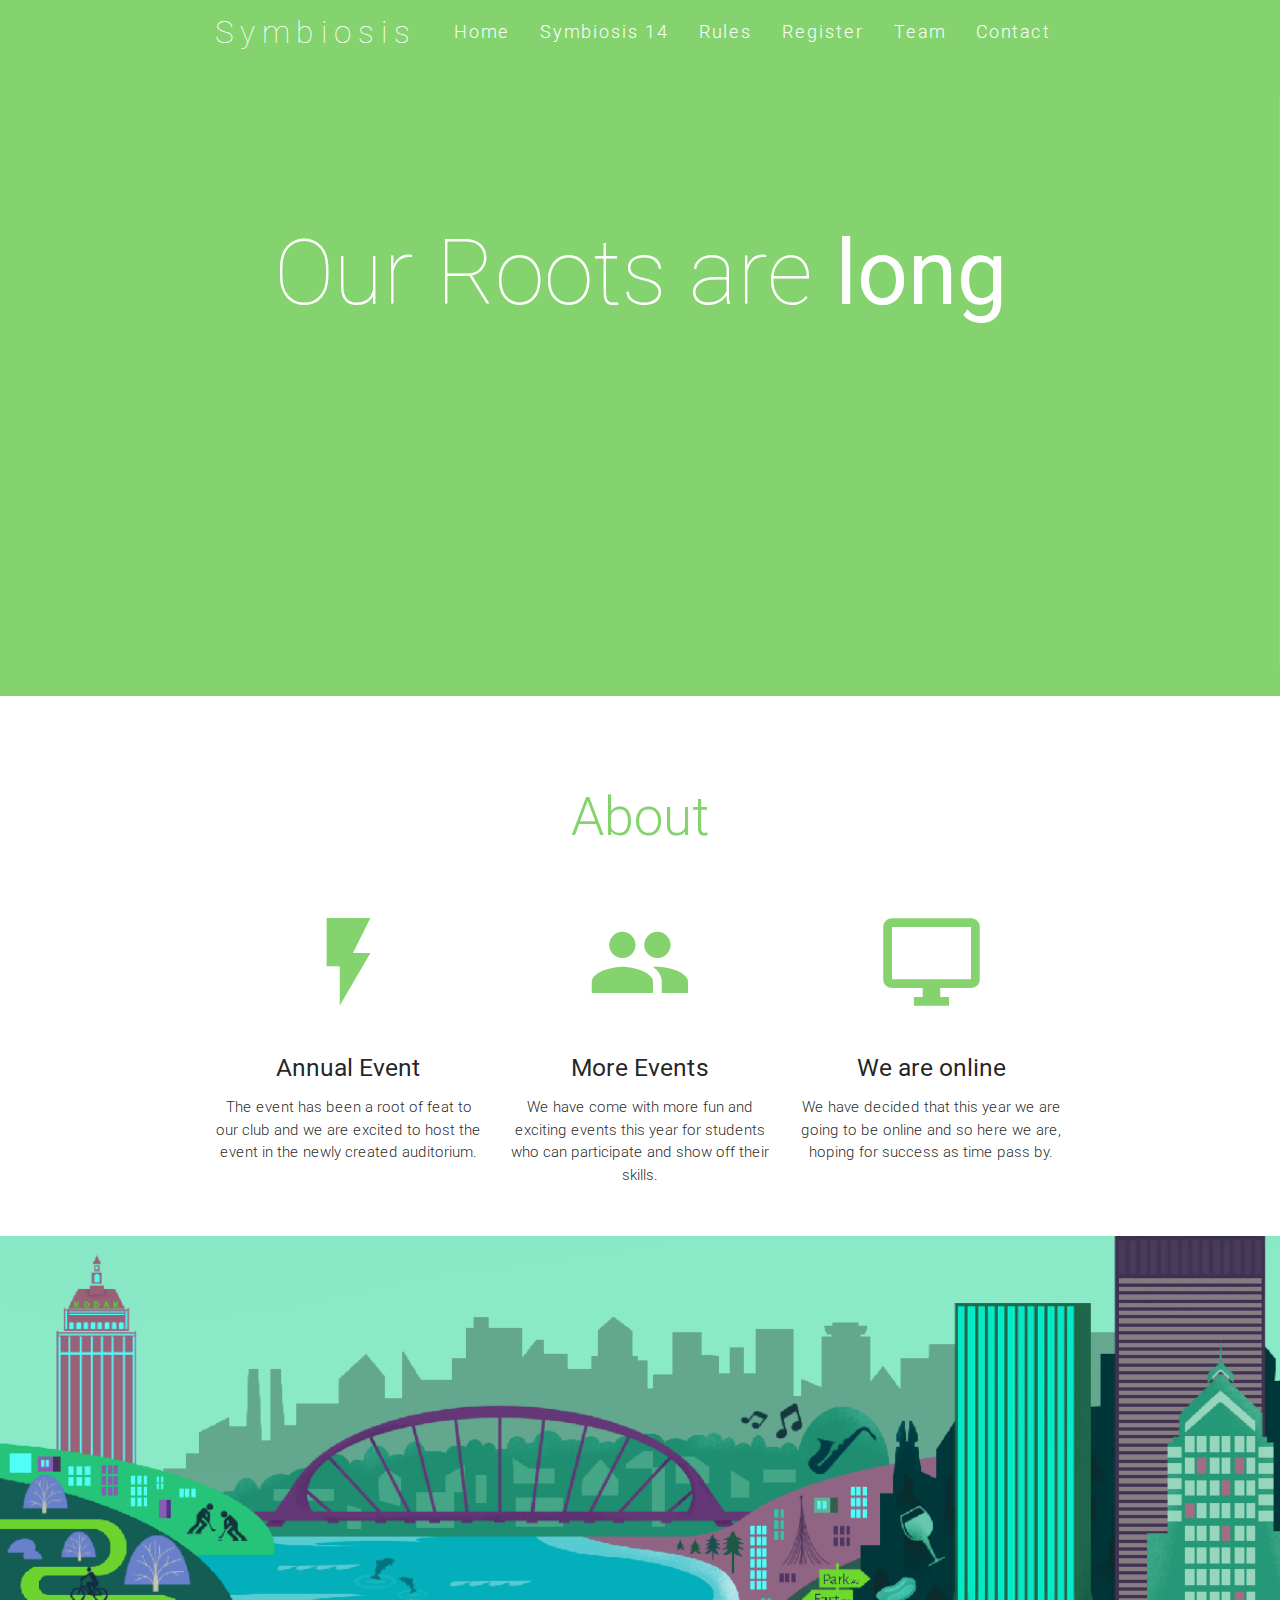
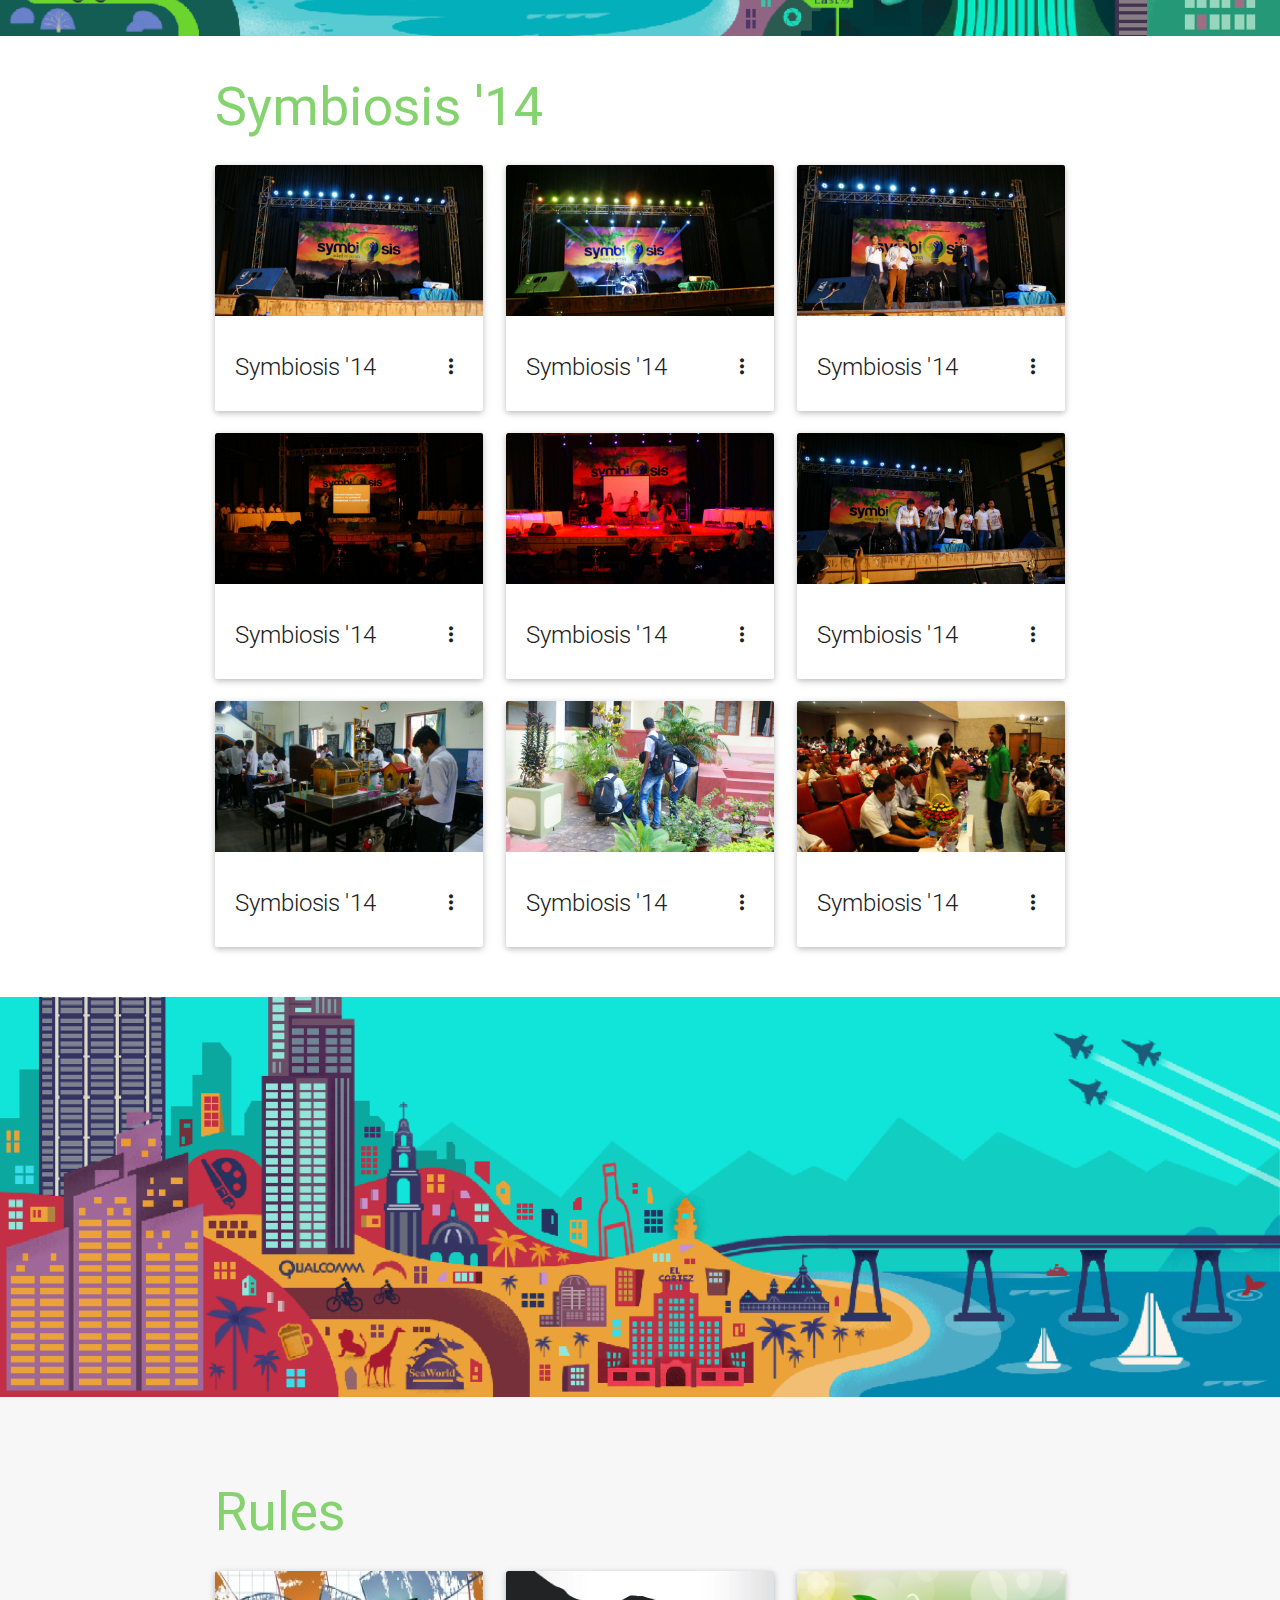
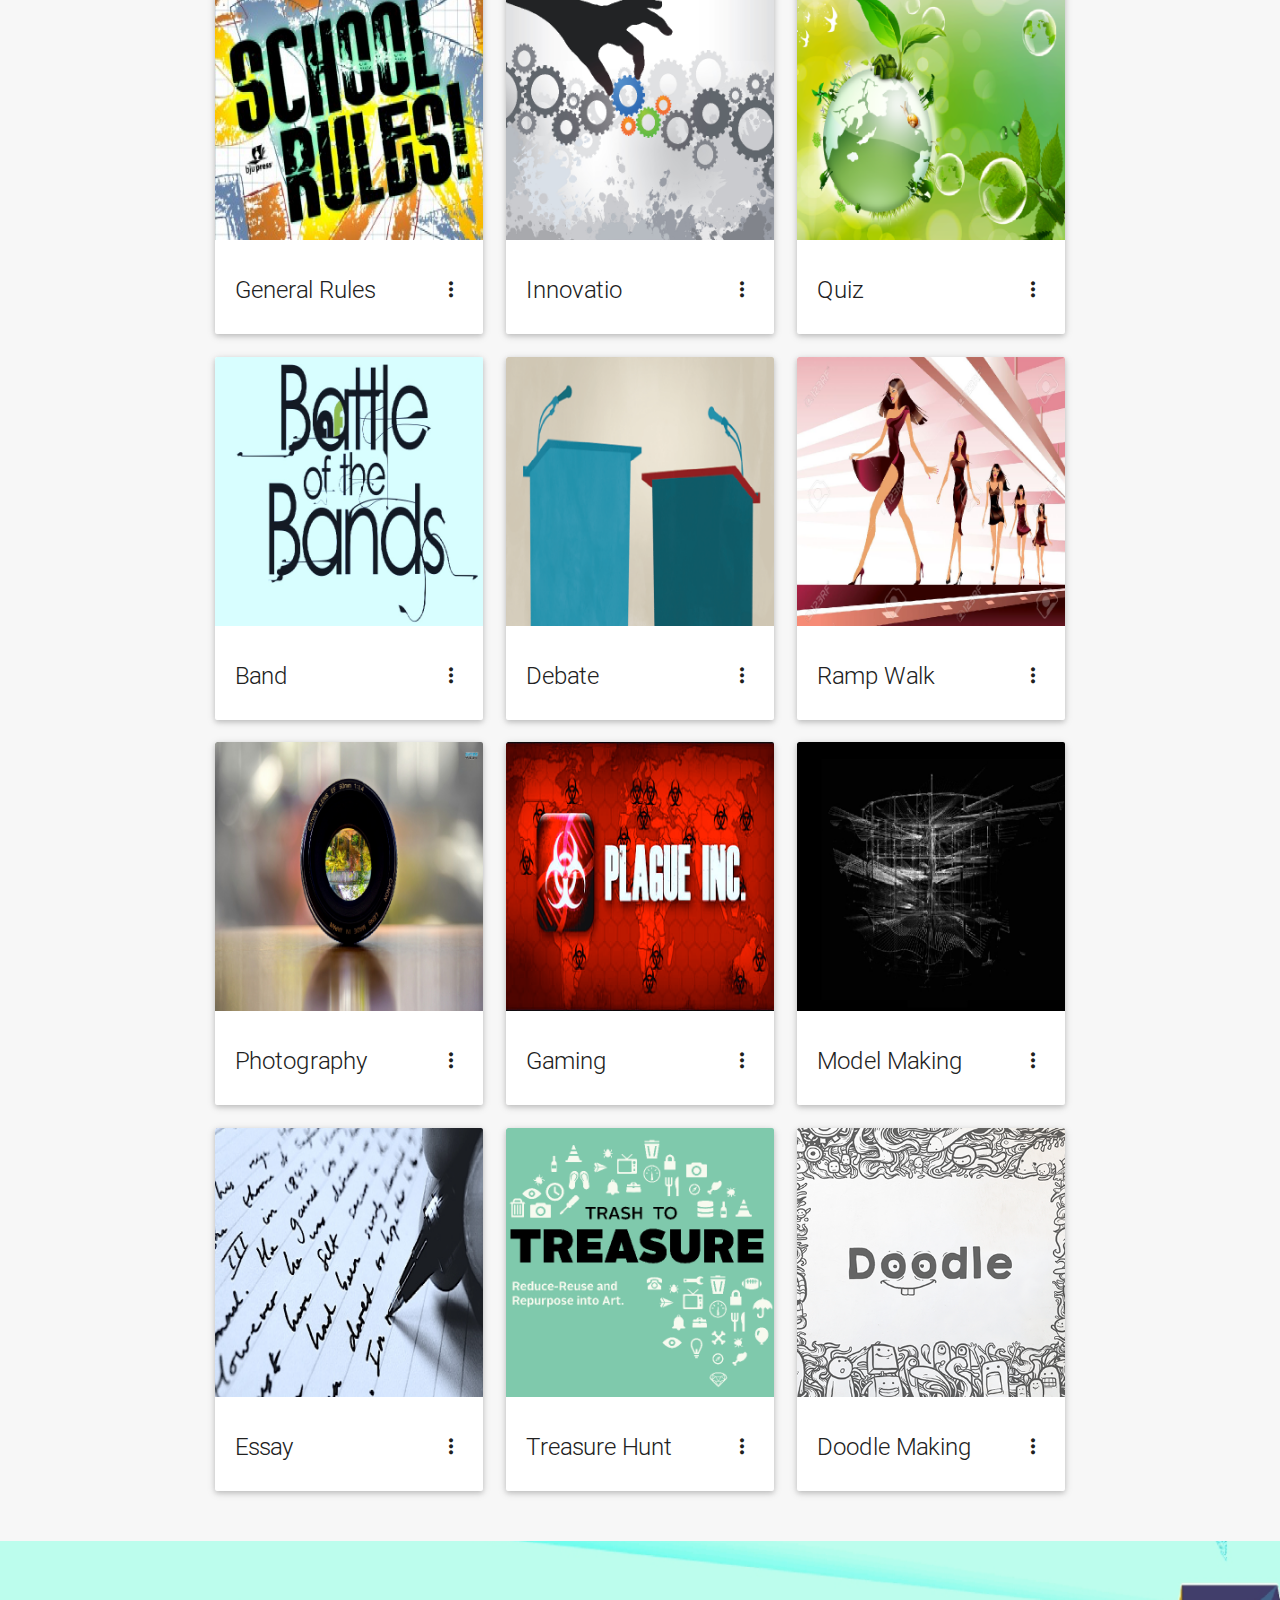
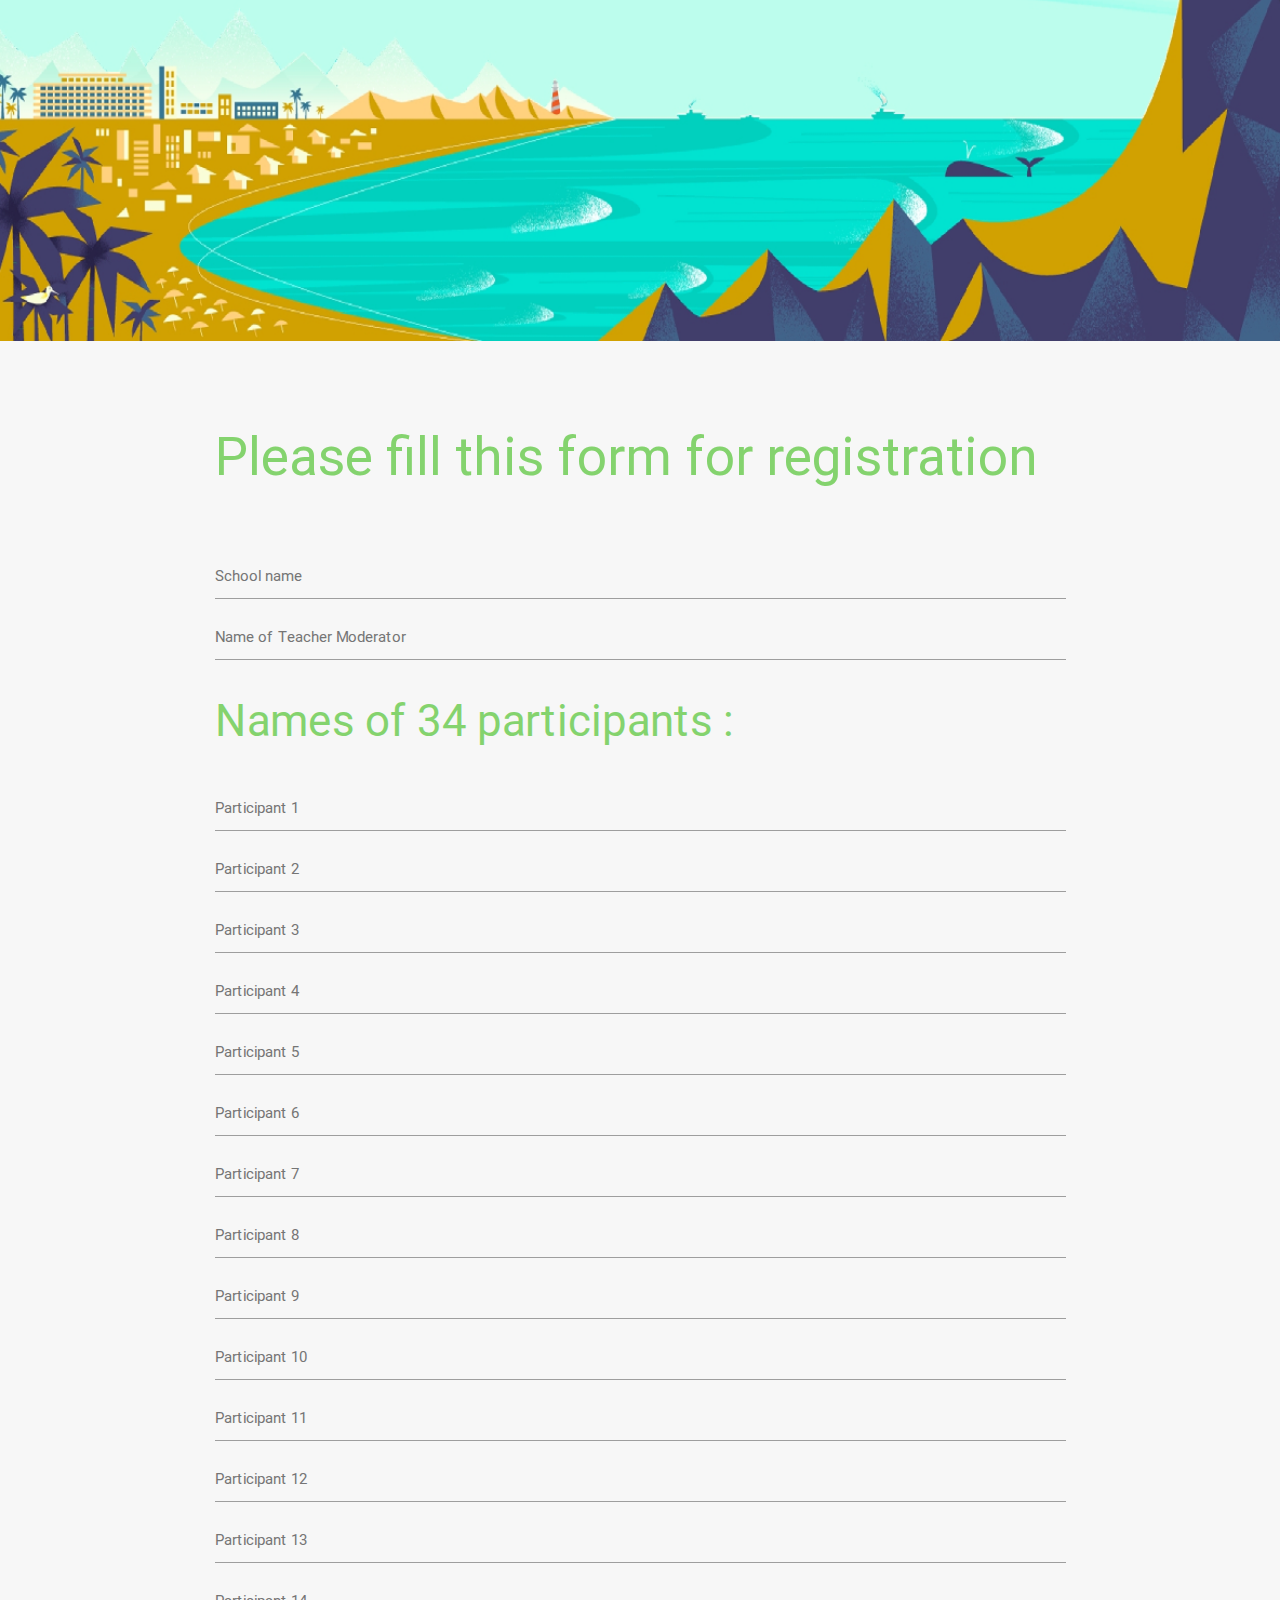
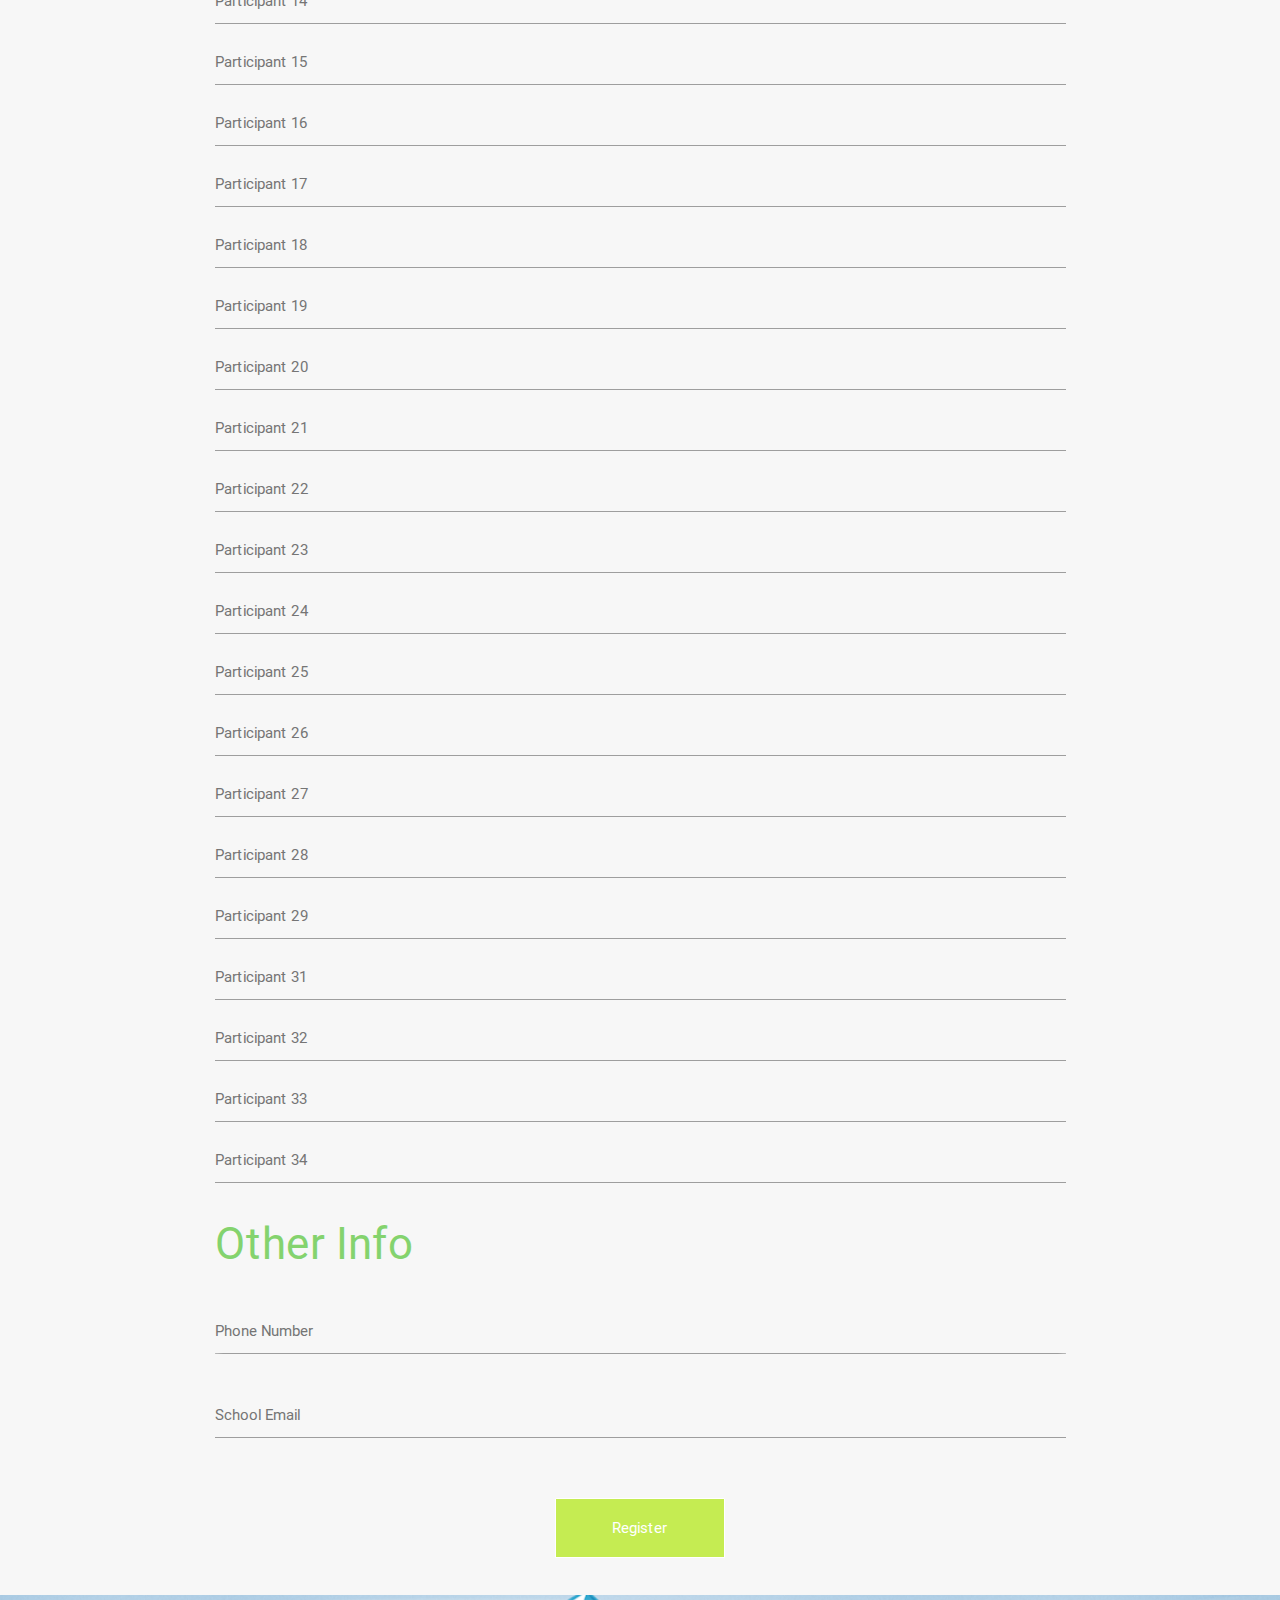
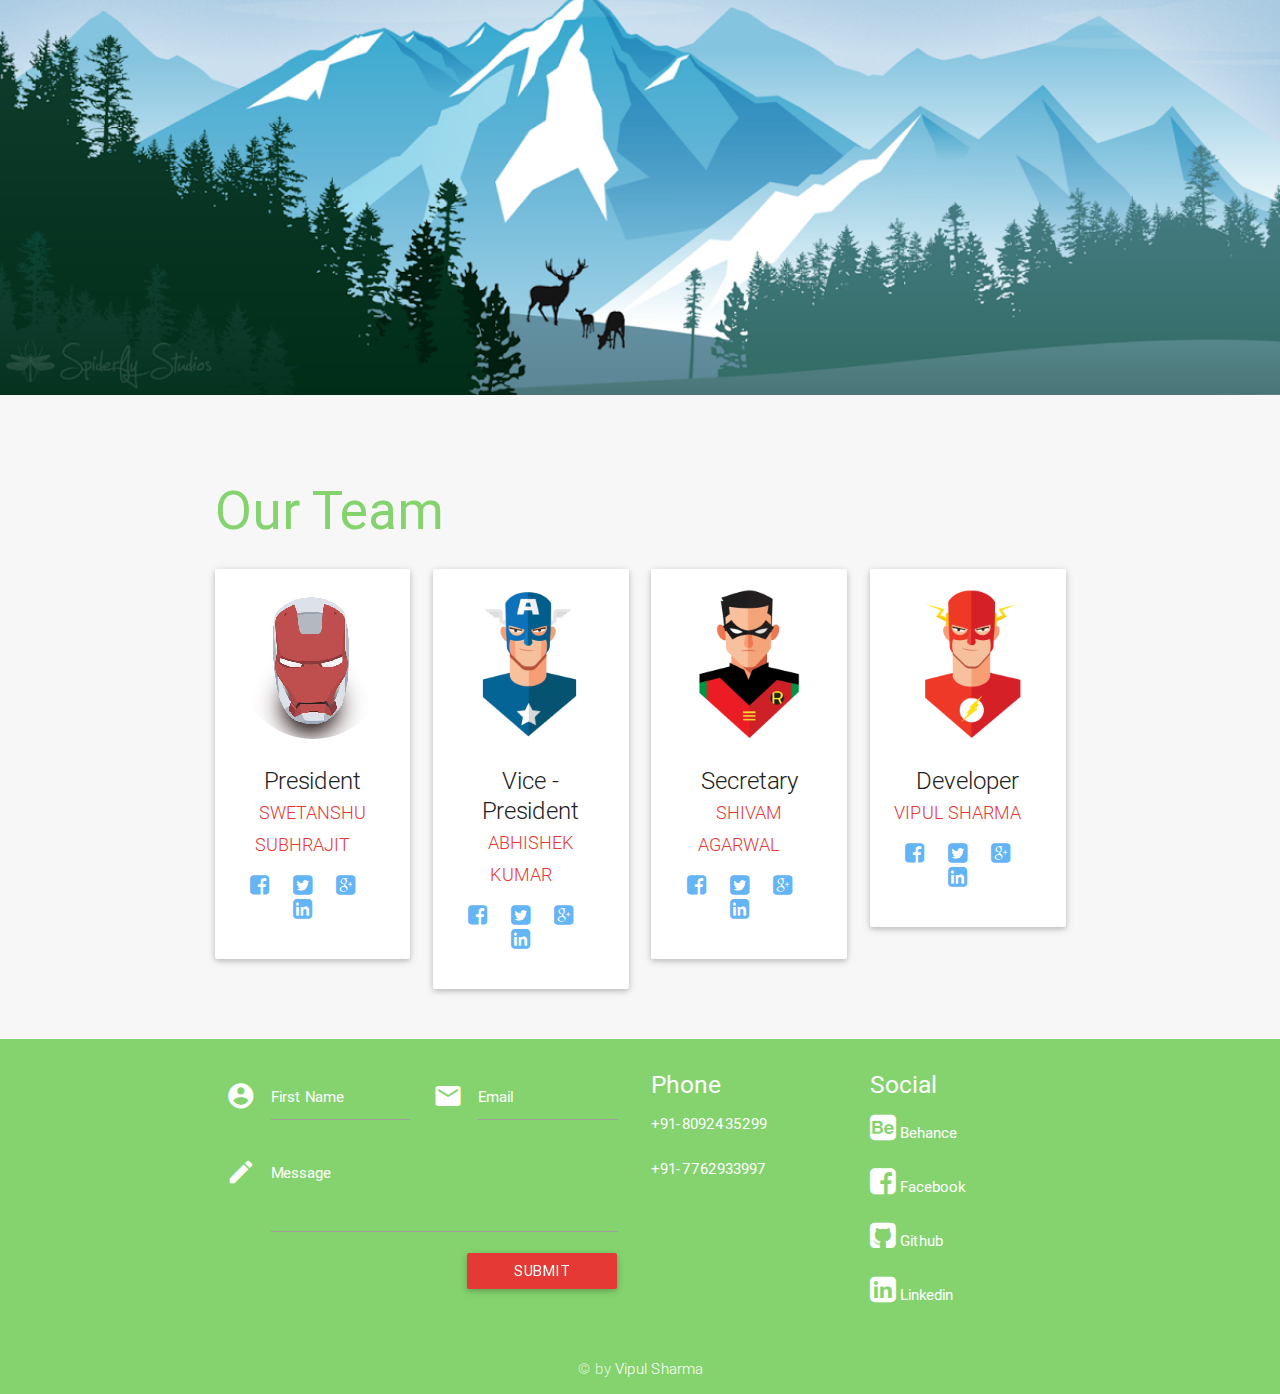
==== commit 809fa03f: "Initial" ====
--- a/index.html
+++ b/index.html
@@ -81,7 +81,7 @@
                 <div class="center promo promo-example">
                     <i class="mdi-hardware-desktop-windows"></i>
                     <h5 class="promo-caption">We are online</h5>
-                    <p class="light center">We have decided that from this year we are going to be online and so here we are, hoping for success as time pass by.</p>
+                    <p class="light center">We have decided that this year we are going to be online and so here we are, hoping for success as time pass by.</p>
                 </div>
             </div>
         </div>
@@ -263,6 +263,7 @@
                         <span class="card-title grey-text text-darken-4">General: <i class="mdi-navigation-close right"></i></span>
                         <p> - Participation fee is Rs 50.</p><br>
   											<p> - Each school must be accompanied by ONE teacher moderator.</p><br>
+                        <p> - One student can participate in only one event.</p><br>
   											<p> - No bags, eatables or beverages will be allowed inside the audotorium.</p><br>
   											<p> - Each student will be inspected before entering the auditorium.</p><br>
   											<p> - Students shall bring their belongings at their own liability. Loyola will not be answerable for any loss.</p><br>
@@ -308,7 +309,7 @@
                     <div class="card-reveal">
                         <span class="card-title grey-text text-darken-4">Rules : <i class="mdi-navigation-close right"></i></span>
                         <p><p> For Prelims :-</p><br>
-  											<p> - A round of 15 QUESTIONS will be held.</p><br>
+  											<p> - A round of 20 QUESTIONS will be held.</p><br>
   											<p> - 2 PARTICIPANTS ( Classes 9 & 10 ) shall represent each of school.</p><br>
   											<p> - Questions will be based on Biology and Environment.</p><br>
   											<p> For Stage :-</p><br>
@@ -499,7 +500,7 @@
 				<input type="text" name="schoolname" placeholder="School name"><br>
 				<input type="text" name="moderatorname" placeholder="Name of Teacher Moderator"><br>
 
-				<h3 class="header text_b">Names of 15 Participants :</h3><br>
+				<h3 class="header text_b">Names of 34 participants :</h3><br>
 
 				<input type="text" name="participant1" placeholder="Participant 1"><br>
 				<input type="text" name="participant2" placeholder="Participant 2"><br>
@@ -562,7 +563,7 @@
                     </div>
                     <div class="card-content">
                         <span class="card-title activator grey-text text-darken-4">President <br/>
-                            <small><a class="red-text text-darken-1" href="#">Swetanshu</a></small></span>
+                            <small><a class="red-text text-darken-1" href="#">Swetanshu Subhrajit</a></small></span>
                         <p>
                           <a class="blue-text text-lighten-2" href="https://www.facebook.com/swetanshu.subhrajit?fref=ts">
                               <i class="fa fa-facebook-square"></i>
@@ -587,7 +588,7 @@
                     </div>
                     <div class="card-content">
                         <span class="card-title activator grey-text text-darken-4">Vice - President<br/>
-                            <small><a class="red-text text-darken-1" href="#">Abhishek</a></small>
+                            <small><a class="red-text text-darken-1" href="#">Abhishek Kumar</a></small>
                         </span>
                         <p>
                           <a class="blue-text text-lighten-2" href="https://www.facebook.com/profile.php?id=100003810592765&fref=ts">
@@ -613,18 +614,18 @@
                     </div>
                     <div class="card-content">
                         <span class="card-title activator grey-text text-darken-4">Secretary<br/>
-                            <small><a class="red-text text-darken-1" href="#">Shivam</a></small></span>
+                            <small><a class="red-text text-darken-1" href="#">Shivam Agarwal</a></small></span>
                         <p>
-                            <a class="blue-text text-lighten-2" href="https://www.facebook.com/archis.man.73">
+                            <a class="blue-text text-lighten-2" href="https://www.facebook.com/sa005">
                                 <i class="fa fa-facebook-square"></i>
                             </a>
                             <a class="blue-text text-lighten-2" href="https://twitter.com/">
                                 <i class="fa fa-twitter-square"></i>
                             </a>
-                            <a class="blue-text text-lighten-2" href="https://plus.google.com/">
+                            <a class="blue-text text-lighten-2" href="https://plus.google.com/u/0/104406296284449719652/posts">
                                 <i class="fa fa-google-plus-square"></i>
                             </a>
-                            <a class="blue-text text-lighten-2" href="https://www.linkedin.com/">
+                            <a class="blue-text text-lighten-2" href="https://www.linkedin.com/profile">
                                 <i class="fa fa-linkedin-square"></i>
                             </a>
                         </p>
@@ -638,7 +639,7 @@
                     </div>
                     <div class="card-content">
                         <span class="card-title activator grey-text text-darken-4">Developer<br/>
-                            <small><a class="red-text text-darken-1" href="#">Vipul</a></small></span>
+                            <small><a class="red-text text-darken-1" href="#">Vipul Sharma</a></small></span>
                         <p>
                           <a class="blue-text text-lighten-2" href="https://www.facebook.com/iVipulroxx">
                               <i class="fa fa-facebook-square"></i>
@@ -694,8 +695,8 @@
             <div class="col l3 s12">
                 <h5 class="white-text">Phone</h5>
                 <ul>
-                    <li><a class="white-text" href="index.html">8092435299</a></li><br>
-                    <li><a class="white-text" href="index.html">07762933997</a></li>
+                    <li><a class="white-text" href="index.html">+91-8092435299</a></li><br>
+                    <li><a class="white-text" href="index.html">+91-7762933997</a></li>
                 </ul>
             </div>
             <div class="col l3 s12">
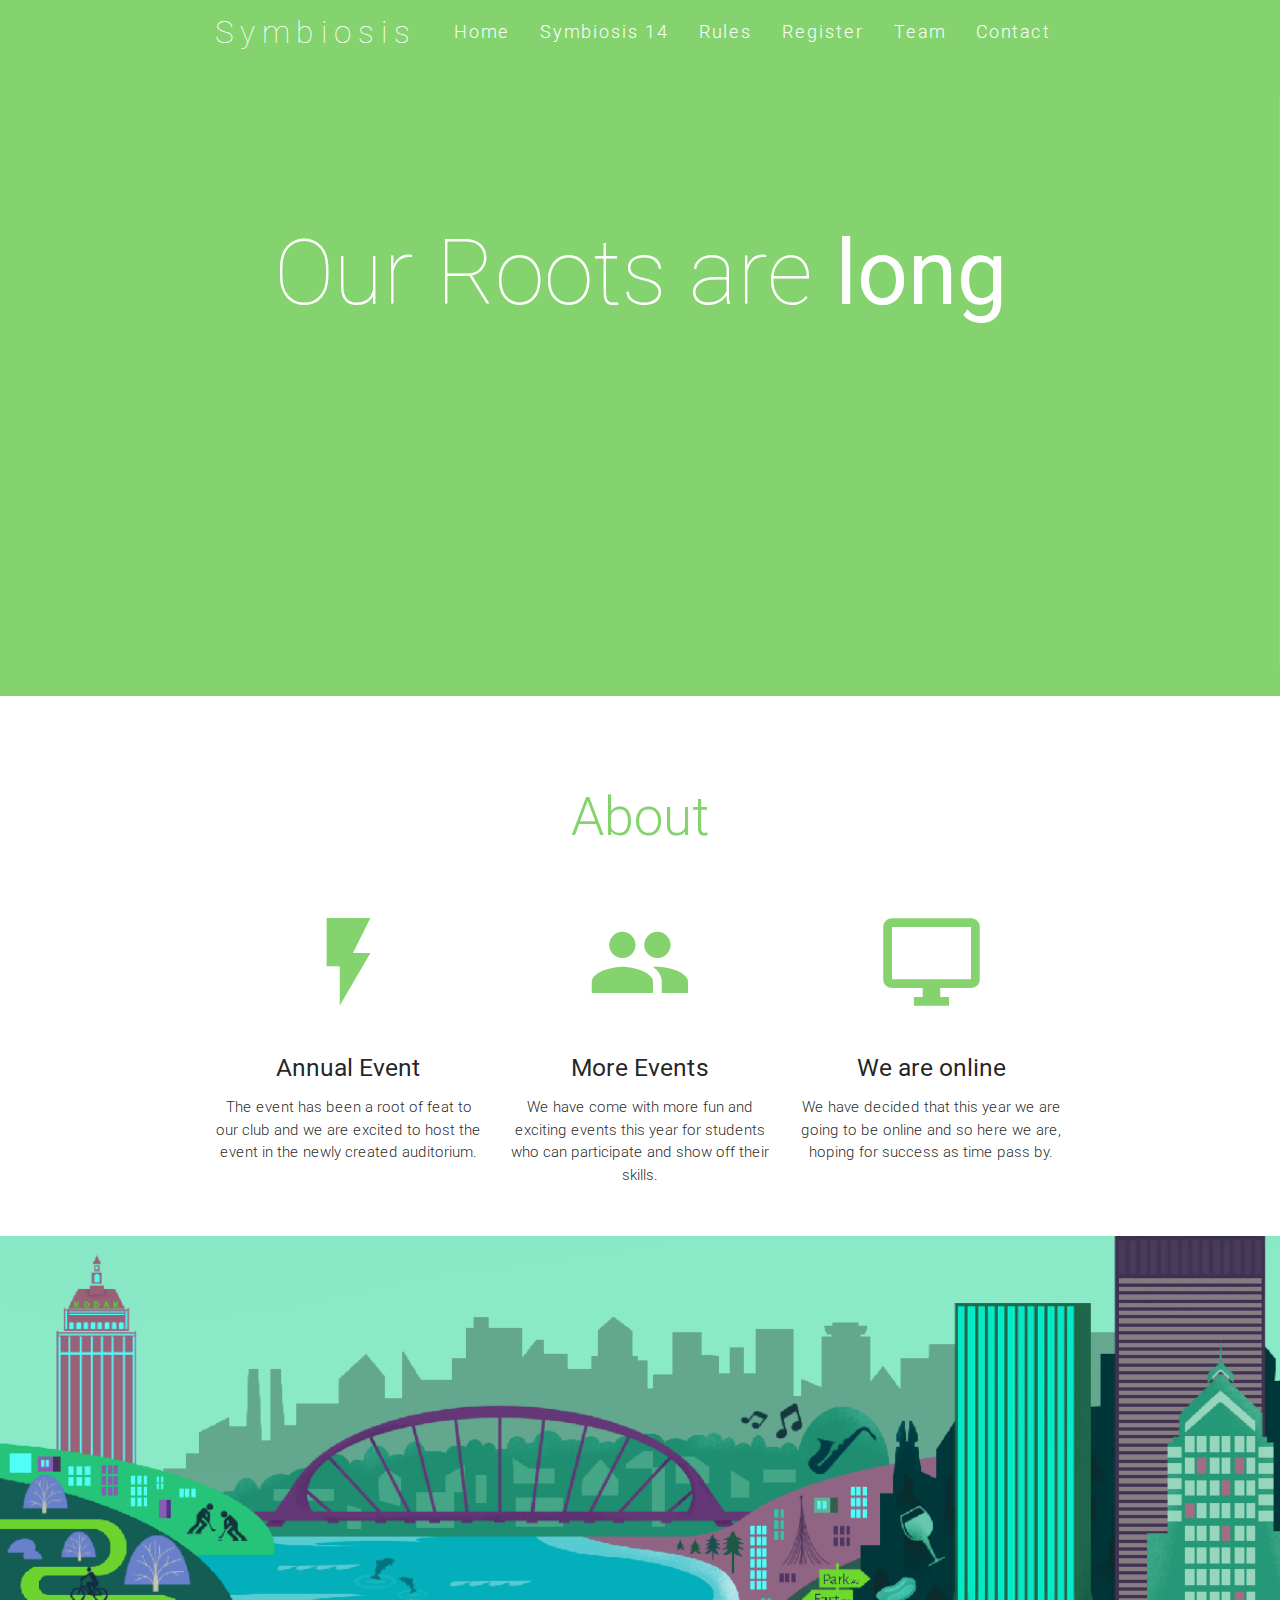
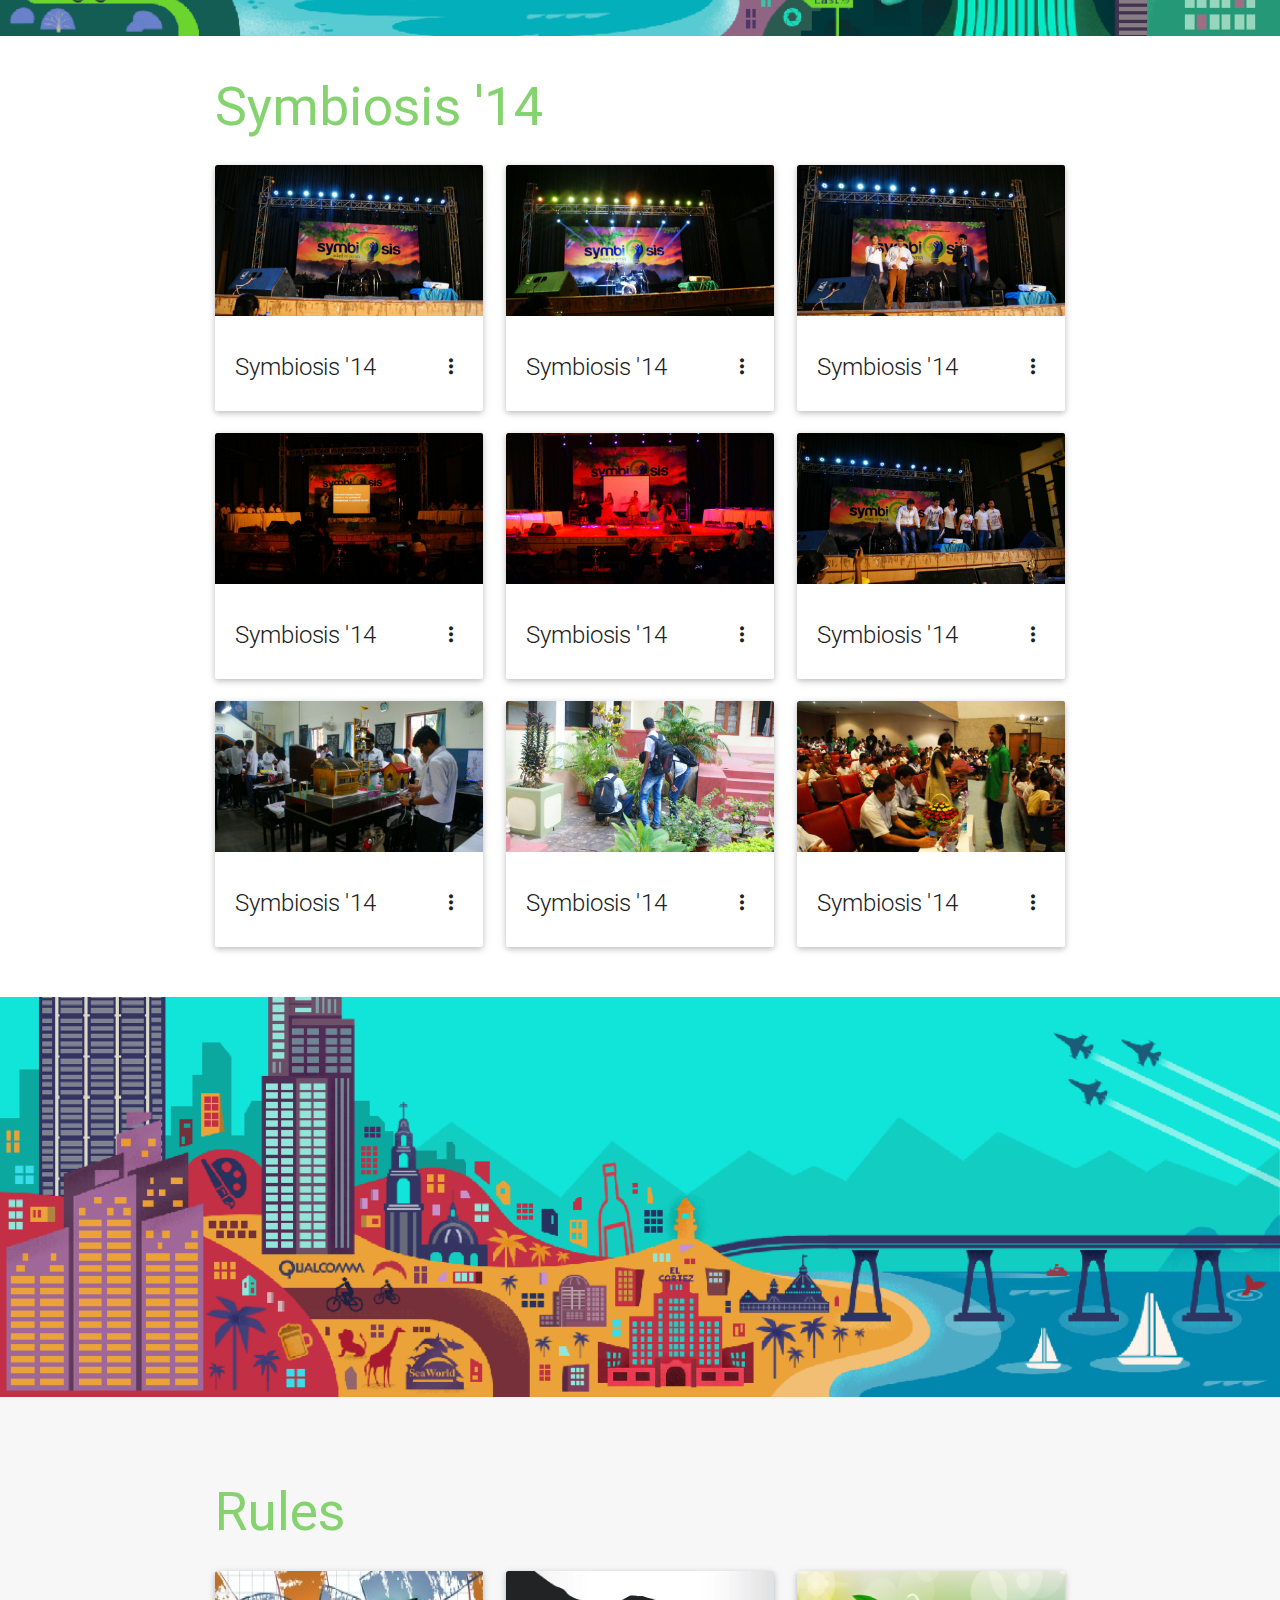
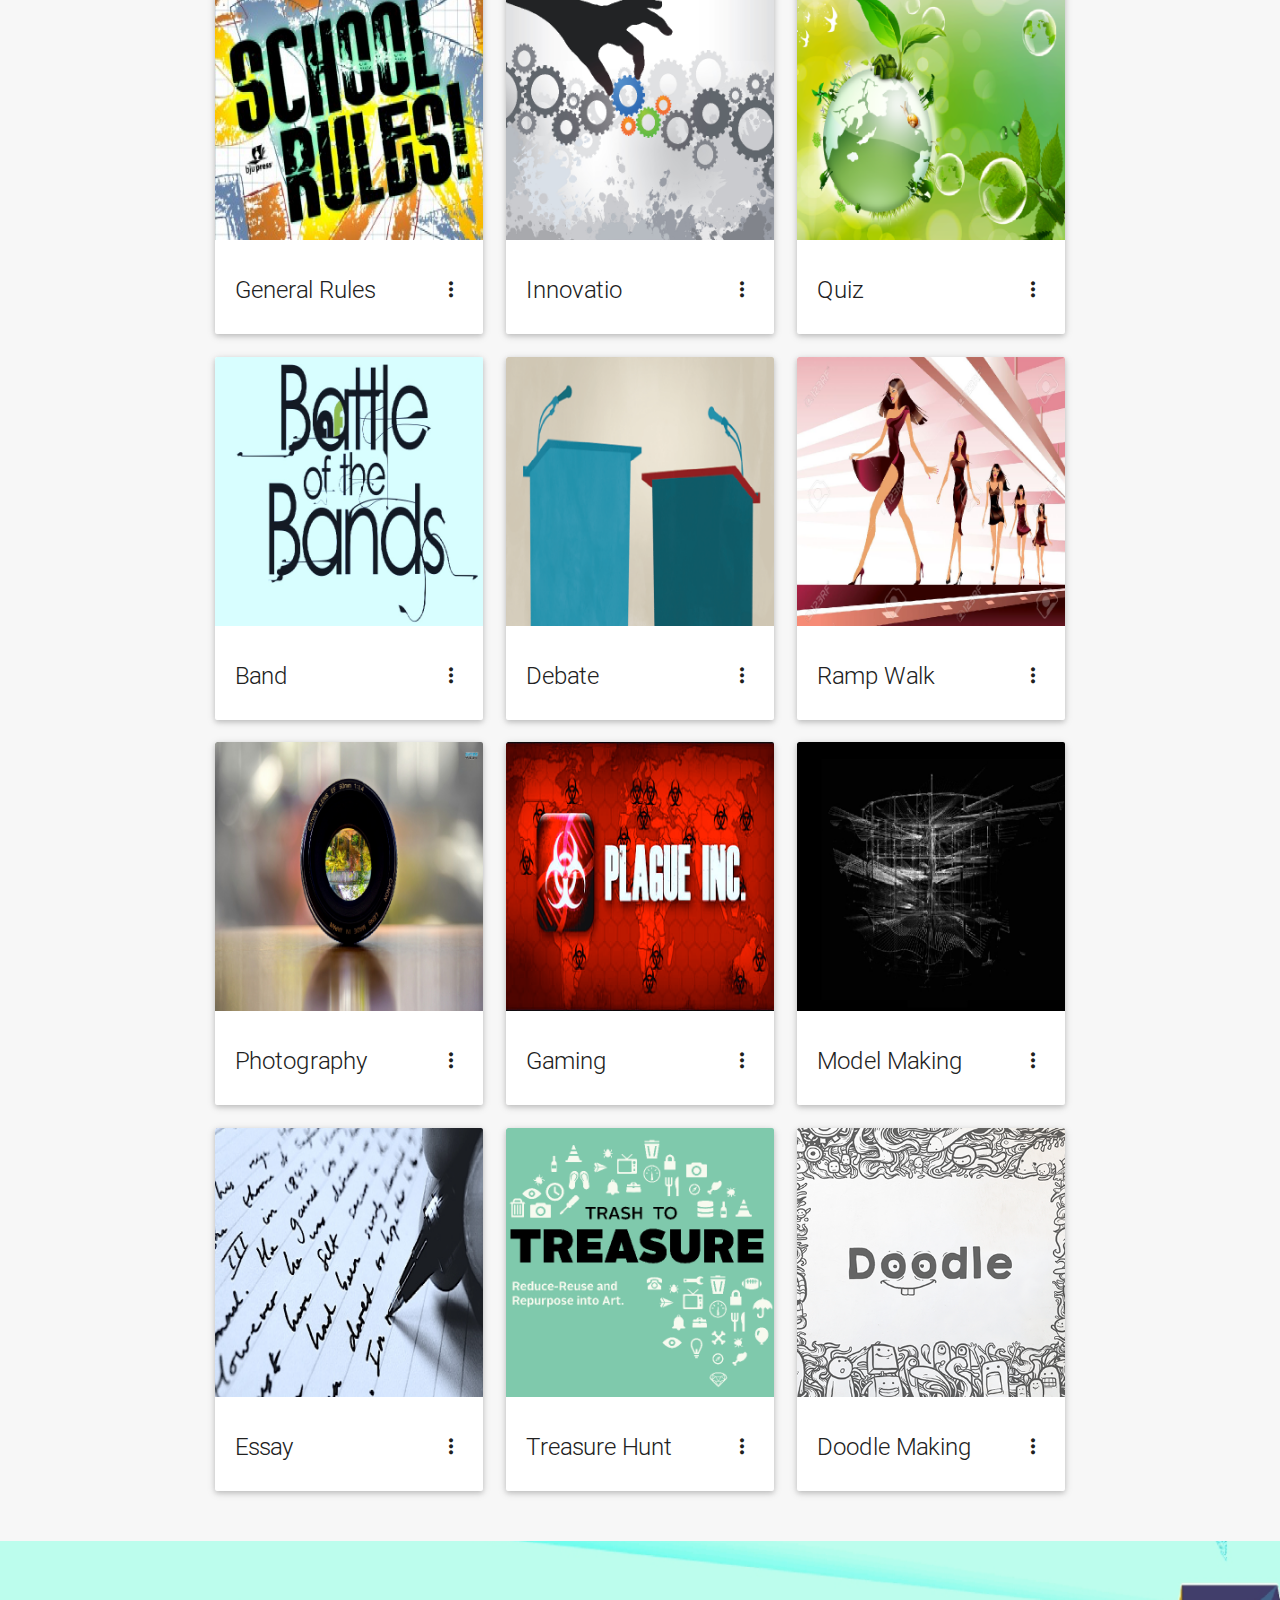
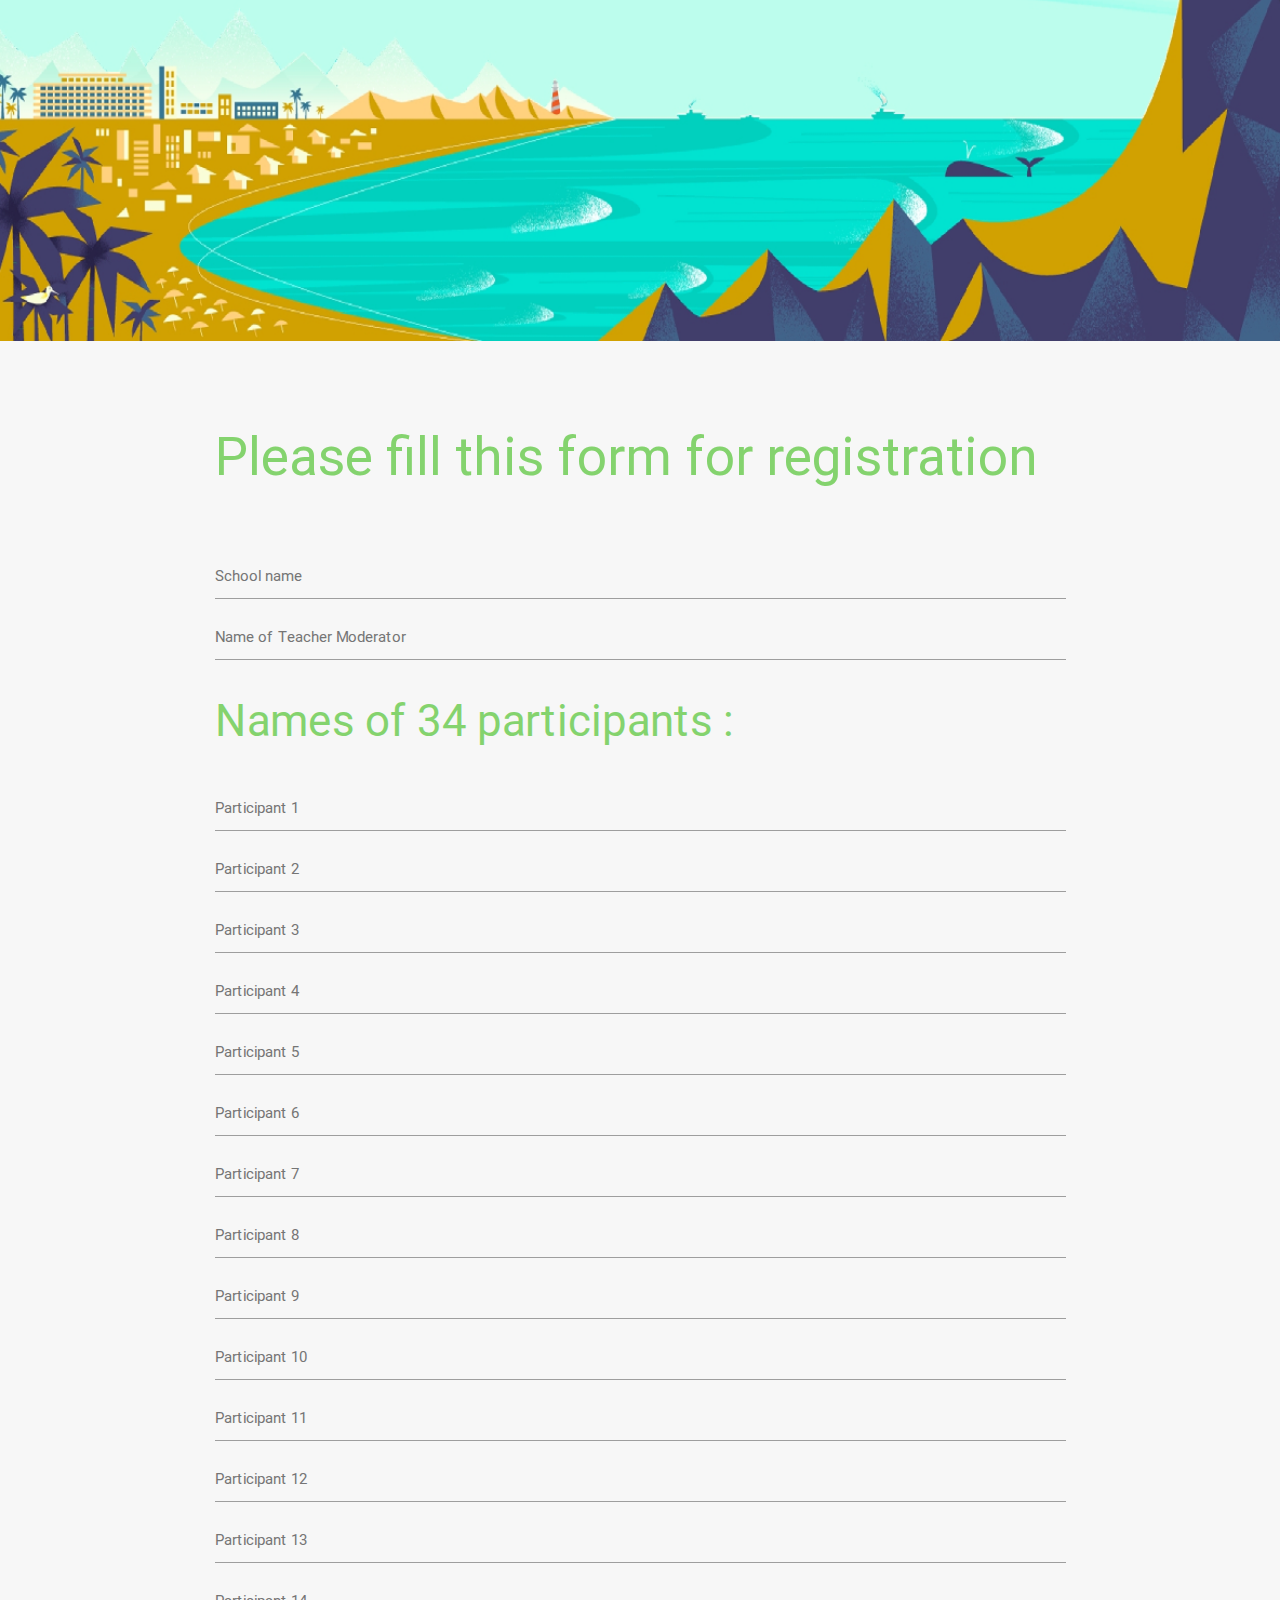
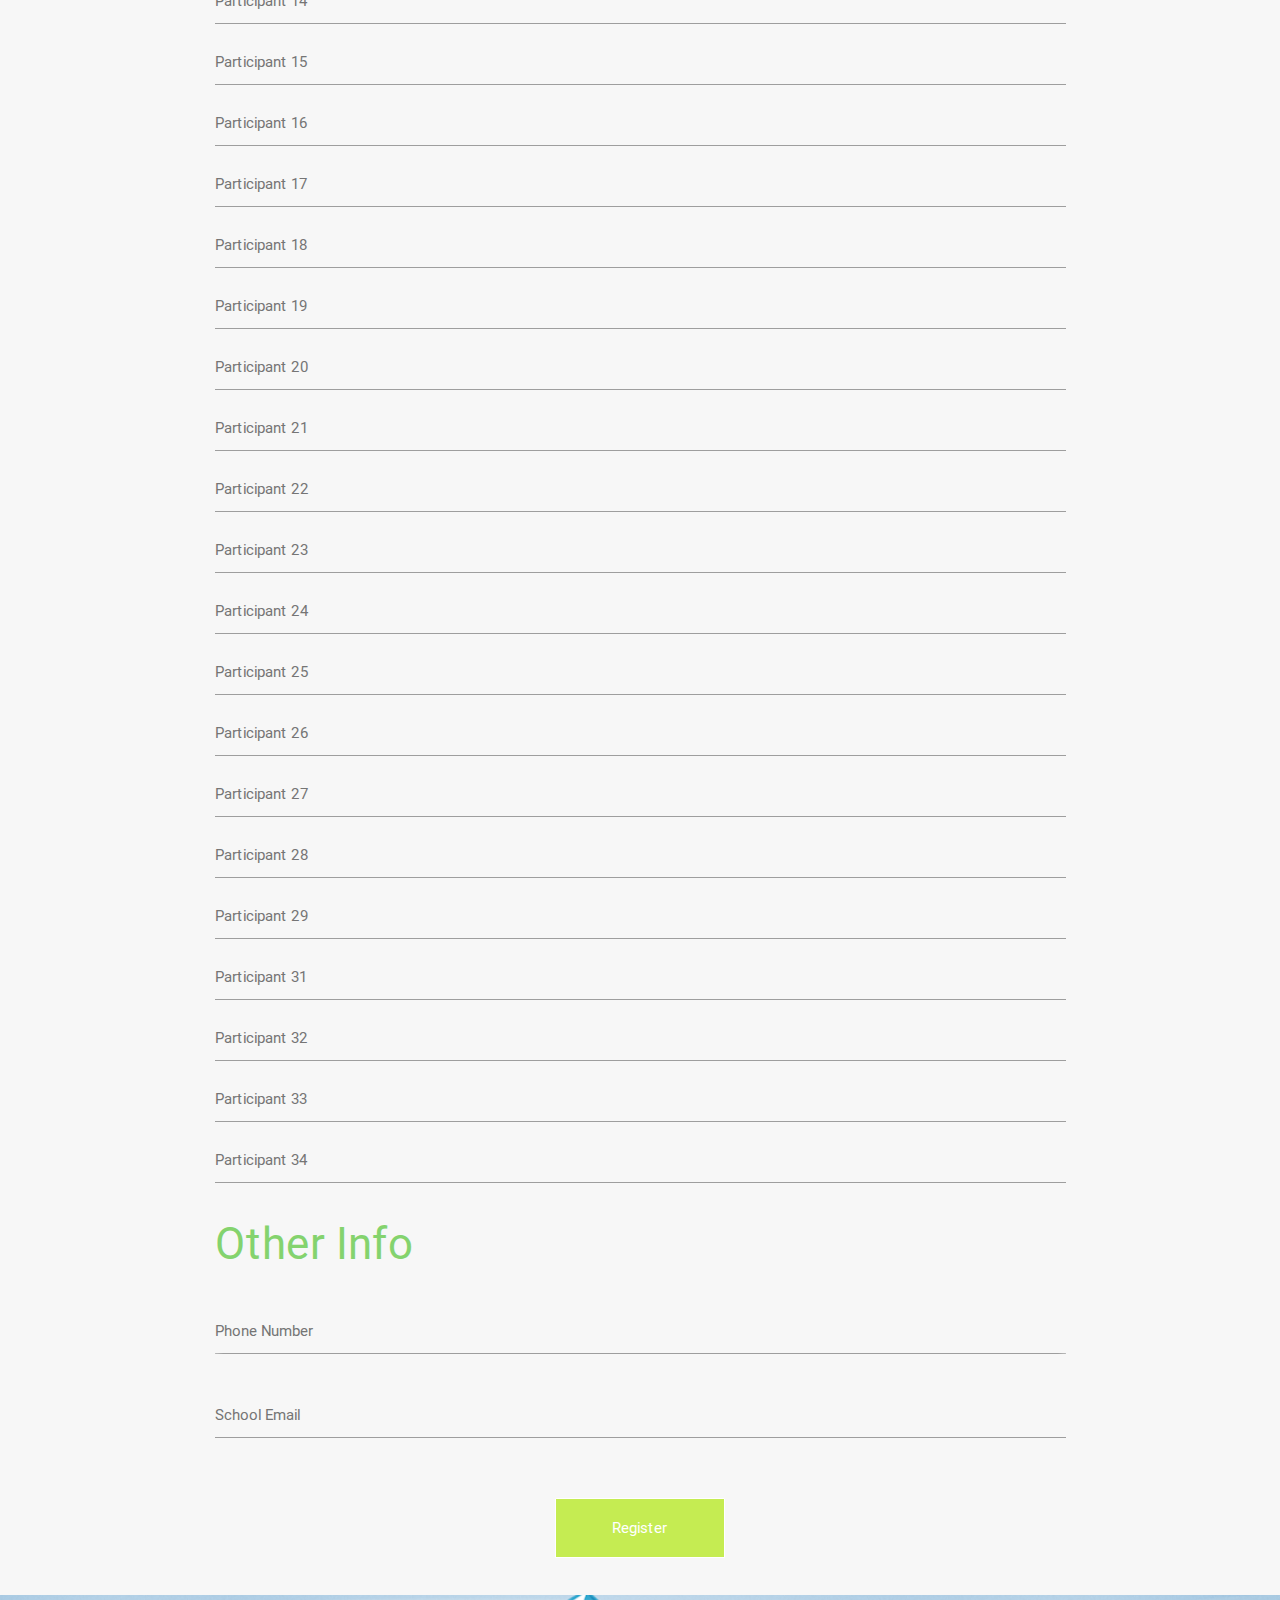
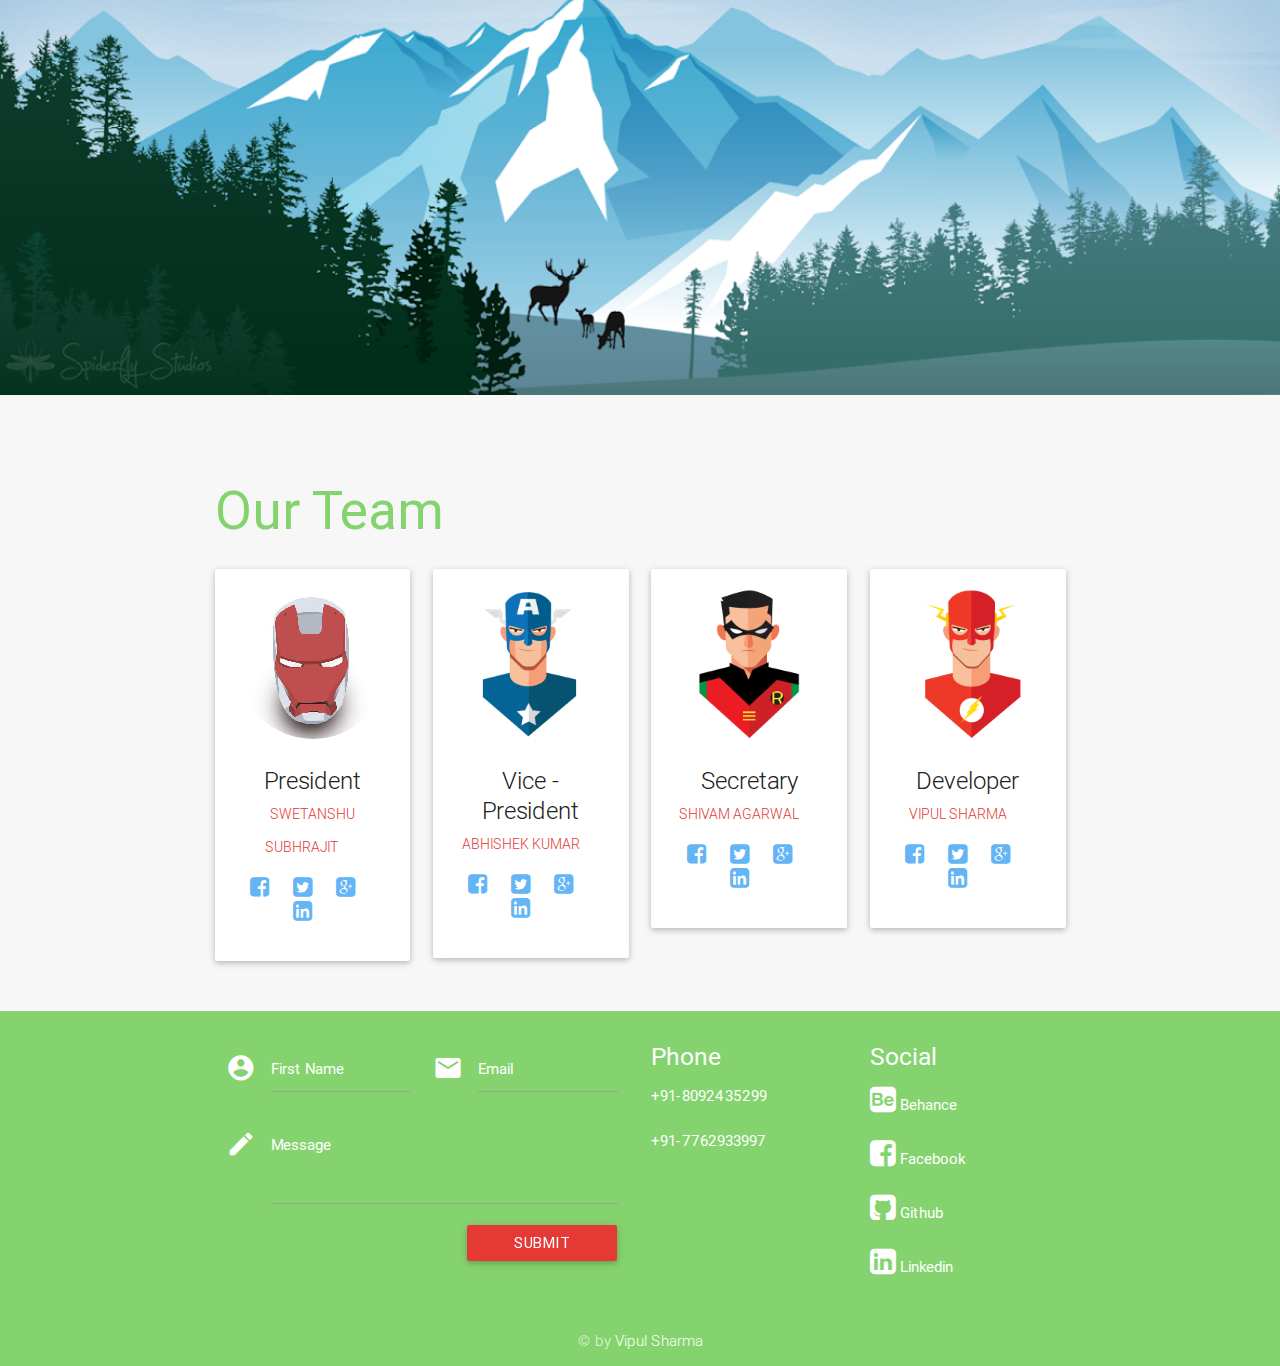
==== commit 18003d6e: "Initial" ====
--- a/index.html
+++ b/index.html
@@ -47,8 +47,8 @@
             <span>Our Roots are</span>
             <span class="cd-words-wrapper waiting">
                 <b class="is-visible">long</b>
+                <b>strong</b>
                 <b>deep</b>
-                <b>strong</b>
             </span>
         </h1>
     </div>
@@ -563,7 +563,7 @@
                     </div>
                     <div class="card-content">
                         <span class="card-title activator grey-text text-darken-4">President <br/>
-                            <small><a class="red-text text-darken-1" href="#">Swetanshu Subhrajit</a></small></span>
+                            <small><a class="red-text text-darken-1" >Swetanshu Subhrajit</a></small></span>
                         <p>
                           <a class="blue-text text-lighten-2" href="https://www.facebook.com/swetanshu.subhrajit?fref=ts">
                               <i class="fa fa-facebook-square"></i>
@@ -588,7 +588,7 @@
                     </div>
                     <div class="card-content">
                         <span class="card-title activator grey-text text-darken-4">Vice - President<br/>
-                            <small><a class="red-text text-darken-1" href="#">Abhishek Kumar</a></small>
+                            <small><a class="red-text text-darken-1" >Abhishek Kumar</a></small>
                         </span>
                         <p>
                           <a class="blue-text text-lighten-2" href="https://www.facebook.com/profile.php?id=100003810592765&fref=ts">
@@ -614,7 +614,7 @@
                     </div>
                     <div class="card-content">
                         <span class="card-title activator grey-text text-darken-4">Secretary<br/>
-                            <small><a class="red-text text-darken-1" href="#">Shivam Agarwal</a></small></span>
+                            <small><a class="red-text text-darken-1" >Shivam Agarwal</a></small></span>
                         <p>
                             <a class="blue-text text-lighten-2" href="https://www.facebook.com/sa005">
                                 <i class="fa fa-facebook-square"></i>
@@ -639,7 +639,7 @@
                     </div>
                     <div class="card-content">
                         <span class="card-title activator grey-text text-darken-4">Developer<br/>
-                            <small><a class="red-text text-darken-1" href="#">Vipul Sharma</a></small></span>
+                            <small><a class="red-text text-darken-1" >Vipul Sharma</a></small></span>
                         <p>
                           <a class="blue-text text-lighten-2" href="https://www.facebook.com/iVipulroxx">
                               <i class="fa fa-facebook-square"></i>
--- a/min/plugin-min.css
+++ b/min/plugin-min.css
@@ -103,7 +103,7 @@
 nav{position:fixed}@media only screen and (min-width : 601px){nav, nav .nav-wrapper i, nav a.button-collapse, nav a.button-collapse
 i{height:64px;line-height:64px}nav .nav-wrapper
 i{font-size:2rem}.navbar-fixed{height:64px}}@font-face{font-family:"Roboto";src:url(../font/roboto/Roboto-Thin.ttf);font-weight:200}@font-face{font-family:"Roboto";src:url(../font/roboto/Roboto-Light.ttf);font-weight:300}@font-face{font-family:"Roboto";src:url(../font/roboto/Roboto-Regular.ttf);font-weight:400}@font-face{font-family:"Roboto";src:url(../font/roboto/Roboto-Medium.ttf);font-weight:500}@font-face{font-family:"Roboto";src:url(../font/roboto/Roboto-Bold.ttf);font-weight:700}a{text-decoration:none}html{line-height:1.5;font-family:"Roboto",sans-serif;font-weight:normal;color:rgba(0, 0, 0, 0.87)}@media only screen and (min-width: 0){html{font-size:14px}}@media only screen and (min-width: 992px){html{font-size:14.5px}}@media only screen and (min-width: 1200px){html{font-size:15px}}h1,h2,h3,h4,h5,h6{font-weight:400}h1 a, h2 a, h3 a, h4 a, h5 a, h6
-a{font-weight:inherit}h1{font-size:4.2rem;line-height:4.62rem;margin:2.1rem 0 1.68rem 0}h2{font-size:3.56rem;line-height:3.916rem;margin:1.78rem 0 1.424rem 0}h3{font-size:2.92rem;line-height:3.212rem;margin:1.46rem 0 1.168rem 0}h4{font-size:2.28rem;line-height:2.508rem;margin:1.14rem 0 0.912rem 0}h5{font-size:1.64rem;line-height:1.804rem;margin:0.82rem 0 0.656rem 0}h6{font-size:1rem;line-height:1.1rem;margin:0.5rem 0 0.4rem 0}em{font-style:italic}strong{font-weight:500}small{font-size:75%}.light, footer.page-footer .footer-copyright{font-weight:300}.flow-text{font-weight:300}@media only screen and (min-width: 360px){.flow-text{font-size:1.2rem}}@media only screen and (min-width: 0px){.flow-text{line-height:0.8rem}}@media only screen and (min-width: 390px){.flow-text{font-size:1.224rem}}@media only screen and (min-width: 30px){.flow-text{line-height:0.904rem}}@media only screen and (min-width: 420px){.flow-text{font-size:1.248rem}}@media only screen and (min-width: 60px){.flow-text{line-height:1.008rem}}@media only screen and (min-width: 450px){.flow-text{font-size:1.272rem}}@media only screen and (min-width: 90px){.flow-text{line-height:1.112rem}}@media only screen and (min-width: 480px){.flow-text{font-size:1.296rem}}@media only screen and (min-width: 120px){.flow-text{line-height:1.216rem}}@media only screen and (min-width: 510px){.flow-text{font-size:1.32rem}}@media only screen and (min-width: 150px){.flow-text{line-height:1.32rem}}@media only screen and (min-width: 540px){.flow-text{font-size:1.344rem}}@media only screen and (min-width: 180px){.flow-text{line-height:1.424rem}}@media only screen and (min-width: 570px){.flow-text{font-size:1.368rem}}@media only screen and (min-width: 210px){.flow-text{line-height:1.528rem}}@media only screen and (min-width: 600px){.flow-text{font-size:1.392rem}}@media only screen and (min-width: 240px){.flow-text{line-height:1.632rem}}@media only screen and (min-width: 630px){.flow-text{font-size:1.416rem}}@media only screen and (min-width: 270px){.flow-text{line-height:1.736rem}}@media only screen and (min-width: 660px){.flow-text{font-size:1.44rem}}@media only screen and (min-width: 300px){.flow-text{line-height:1.84rem}}@media only screen and (min-width: 690px){.flow-text{font-size:1.464rem}}@media only screen and (min-width: 330px){.flow-text{line-height:1.944rem}}@media only screen and (min-width: 720px){.flow-text{font-size:1.488rem}}@media only screen and (min-width: 360px){.flow-text{line-height:2.048rem}}@media only screen and (min-width: 750px){.flow-text{font-size:1.512rem}}@media only screen and (min-width: 390px){.flow-text{line-height:2.152rem}}@media only screen and (min-width: 780px){.flow-text{font-size:1.536rem}}@media only screen and (min-width: 420px){.flow-text{line-height:2.256rem}}@media only screen and (min-width: 810px){.flow-text{font-size:1.56rem}}@media only screen and (min-width: 450px){.flow-text{line-height:2.36rem}}@media only screen and (min-width: 840px){.flow-text{font-size:1.584rem}}@media only screen and (min-width: 480px){.flow-text{line-height:2.464rem}}@media only screen and (min-width: 870px){.flow-text{font-size:1.608rem}}@media only screen and (min-width: 510px){.flow-text{line-height:2.568rem}}@media only screen and (min-width: 900px){.flow-text{font-size:1.632rem}}@media only screen and (min-width: 540px){.flow-text{line-height:2.672rem}}@media only screen and (min-width: 930px){.flow-text{font-size:1.656rem}}@media only screen and (min-width: 570px){.flow-text{line-height:2.776rem}}@media only screen and (min-width: 960px){.flow-text{font-size:1.68rem}}@media only screen and (min-width: 600px){.flow-text{line-height:2.88rem}}.card-panel{padding:20px;margin:0.5rem 0 1rem 0;-webkit-border-radius:2px;-moz-border-radius:2px;border-radius:2px;background-clip:padding-box;background-color:#fff}.card{position:relative;overflow:hidden;margin:0.5rem 0 1rem 0;background-color:#fff;-webkit-box-sizing:border-box;-moz-box-sizing:border-box;box-sizing:border-box;-webkit-border-radius:2px;-moz-border-radius:2px;border-radius:2px;background-clip:padding-box}.card .card-title{color:#fff;font-size:24px;font-weight:300}.card .card-title.activator{cursor:pointer}.card
+a{font-weight:inherit}h1{font-size:4.2rem;line-height:4.62rem;margin:2.1rem 0 1.68rem 0}h2{font-size:3.56rem;line-height:3.916rem;margin:1.78rem 0 1.424rem 0}h3{font-size:2.92rem;line-height:3.212rem;margin:1.46rem 0 1.168rem 0}h4{font-size:2.28rem;line-height:2.508rem;margin:1.14rem 0 0.912rem 0}h5{font-size:1.64rem;line-height:1.804rem;margin:0.82rem 0 0.656rem 0}h6{font-size:1rem;line-height:1.1rem;margin:0.5rem 0 0.4rem 0}em{font-style:italic}strong{font-weight:500}small{font-size:14px;}.light, footer.page-footer .footer-copyright{font-weight:300}.flow-text{font-weight:300}@media only screen and (min-width: 360px){.flow-text{font-size:1.2rem}}@media only screen and (min-width: 0px){.flow-text{line-height:0.8rem}}@media only screen and (min-width: 390px){.flow-text{font-size:1.224rem}}@media only screen and (min-width: 30px){.flow-text{line-height:0.904rem}}@media only screen and (min-width: 420px){.flow-text{font-size:1.248rem}}@media only screen and (min-width: 60px){.flow-text{line-height:1.008rem}}@media only screen and (min-width: 450px){.flow-text{font-size:1.272rem}}@media only screen and (min-width: 90px){.flow-text{line-height:1.112rem}}@media only screen and (min-width: 480px){.flow-text{font-size:1.296rem}}@media only screen and (min-width: 120px){.flow-text{line-height:1.216rem}}@media only screen and (min-width: 510px){.flow-text{font-size:1.32rem}}@media only screen and (min-width: 150px){.flow-text{line-height:1.32rem}}@media only screen and (min-width: 540px){.flow-text{font-size:1.344rem}}@media only screen and (min-width: 180px){.flow-text{line-height:1.424rem}}@media only screen and (min-width: 570px){.flow-text{font-size:1.368rem}}@media only screen and (min-width: 210px){.flow-text{line-height:1.528rem}}@media only screen and (min-width: 600px){.flow-text{font-size:1.392rem}}@media only screen and (min-width: 240px){.flow-text{line-height:1.632rem}}@media only screen and (min-width: 630px){.flow-text{font-size:1.416rem}}@media only screen and (min-width: 270px){.flow-text{line-height:1.736rem}}@media only screen and (min-width: 660px){.flow-text{font-size:1.44rem}}@media only screen and (min-width: 300px){.flow-text{line-height:1.84rem}}@media only screen and (min-width: 690px){.flow-text{font-size:1.464rem}}@media only screen and (min-width: 330px){.flow-text{line-height:1.944rem}}@media only screen and (min-width: 720px){.flow-text{font-size:1.488rem}}@media only screen and (min-width: 360px){.flow-text{line-height:2.048rem}}@media only screen and (min-width: 750px){.flow-text{font-size:1.512rem}}@media only screen and (min-width: 390px){.flow-text{line-height:2.152rem}}@media only screen and (min-width: 780px){.flow-text{font-size:1.536rem}}@media only screen and (min-width: 420px){.flow-text{line-height:2.256rem}}@media only screen and (min-width: 810px){.flow-text{font-size:1.56rem}}@media only screen and (min-width: 450px){.flow-text{line-height:2.36rem}}@media only screen and (min-width: 840px){.flow-text{font-size:1.584rem}}@media only screen and (min-width: 480px){.flow-text{line-height:2.464rem}}@media only screen and (min-width: 870px){.flow-text{font-size:1.608rem}}@media only screen and (min-width: 510px){.flow-text{line-height:2.568rem}}@media only screen and (min-width: 900px){.flow-text{font-size:1.632rem}}@media only screen and (min-width: 540px){.flow-text{line-height:2.672rem}}@media only screen and (min-width: 930px){.flow-text{font-size:1.656rem}}@media only screen and (min-width: 570px){.flow-text{line-height:2.776rem}}@media only screen and (min-width: 960px){.flow-text{font-size:1.68rem}}@media only screen and (min-width: 600px){.flow-text{line-height:2.88rem}}.card-panel{padding:20px;margin:0.5rem 0 1rem 0;-webkit-border-radius:2px;-moz-border-radius:2px;border-radius:2px;background-clip:padding-box;background-color:#fff}.card{position:relative;overflow:hidden;margin:0.5rem 0 1rem 0;background-color:#fff;-webkit-box-sizing:border-box;-moz-box-sizing:border-box;box-sizing:border-box;-webkit-border-radius:2px;-moz-border-radius:2px;border-radius:2px;background-clip:padding-box}.card .card-title{color:#fff;font-size:24px;font-weight:300}.card .card-title.activator{cursor:pointer}.card
 a{color:#ffab40;margin-right:20px;-webkit-transition:color 0.3s ease;-moz-transition:color 0.3s ease;-o-transition:color 0.3s ease;-ms-transition:color 0.3s ease;transition:color 0.3s ease;text-transform:uppercase}.card a:hover{color:#ffd8a6}.card.small{height:300px;position:relative}.card.small .card-image{overflow:hidden;height:150px}.card.small .card-content{overflow:hidden;height:150px}.card.small .card-action{position:absolute;bottom:0;left:0;right:0}.card .card-image{position:relative;overflow:hidden}.card .card-image
 img{-webkit-border-radius:2px 2px 0 0;-moz-border-radius:2px 2px 0 0;border-radius:2px 2px 0 0;background-clip:padding-box;position:relative;left:0;right:0;top:0;bottom:0;width:100%}.card .card-image .card-title{position:absolute;bottom:0;left:0;padding:20px}.card .card-content{padding:20px;-webkit-border-radius:0 0 2px 2px;-moz-border-radius:0 0 2px 2px;border-radius:0 0 2px 2px;background-clip:padding-box;-webkit-box-sizing:border-box;-moz-box-sizing:border-box;box-sizing:border-box}.card .card-content
 p{margin:0;color:inherit}.card .card-content .card-title{line-height:48px}.card .card-action{border-top:1px solid rgba(160, 160, 160, 0.2);padding:20px}.card .card-reveal{padding:20px;position:absolute;background-color:#FFF;width:100%;overflow-y:auto;top:100%;height:100%;z-index:1;-webkit-box-sizing:border-box;-moz-box-sizing:border-box;box-sizing:border-box}.card .card-reveal .card-title{cursor:pointer;display:block}#toast-container{display:block;position:fixed;z-index:1001}@media only screen and (max-width : 600px){#toast-container{min-width:100%;bottom:0%}}@media only screen and (min-width : 601px) and (max-width : 992px){#toast-container{min-width:30%;left:5%;bottom:7%}}@media only screen and (min-width : 993px){#toast-container{min-width:8%;top:10%;right:7%}}.toast{-webkit-border-radius:2px;-moz-border-radius:2px;border-radius:2px;background-clip:padding-box;-webkit-box-sizing:border-box;-moz-box-sizing:border-box;box-sizing:border-box;top:0px;width:auto;clear:both;margin-top:10px;position:relative;max-width:100%;height:48px;line-height:48px;background-color:#323232;padding:0px
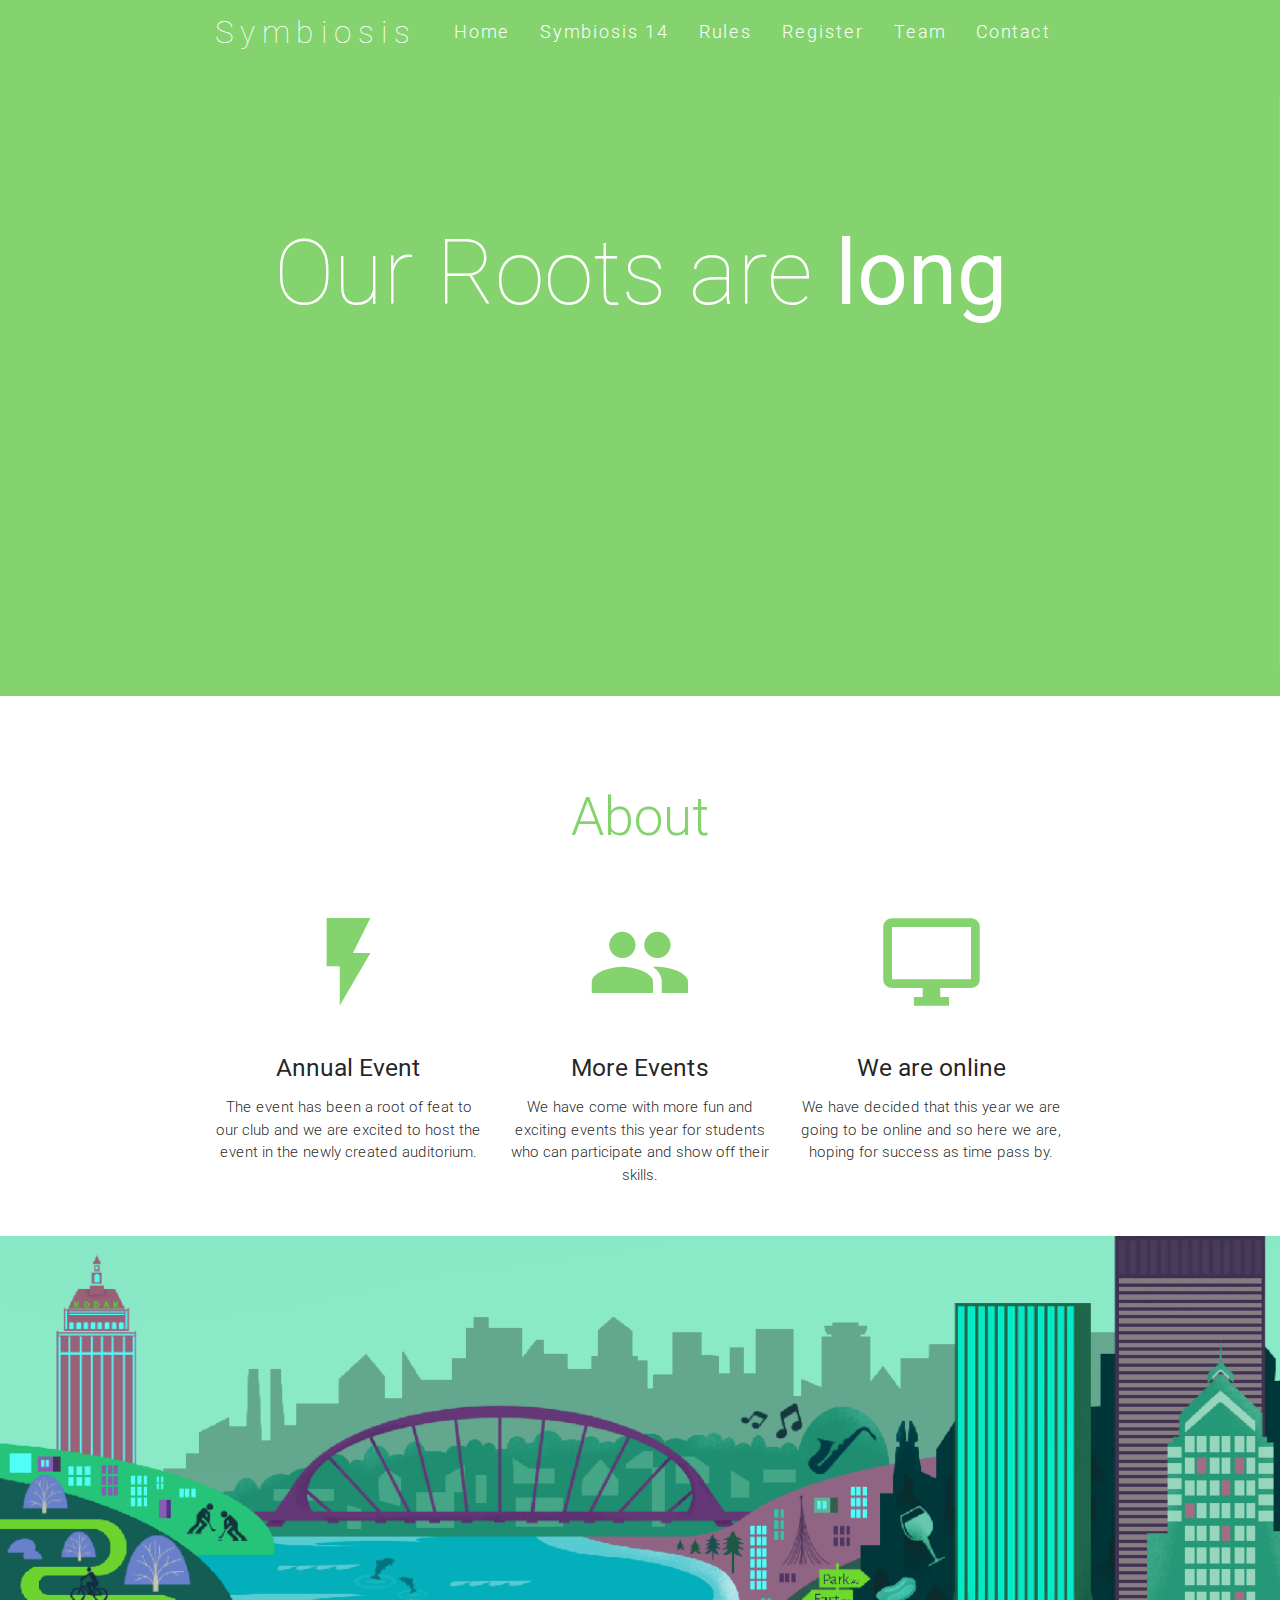
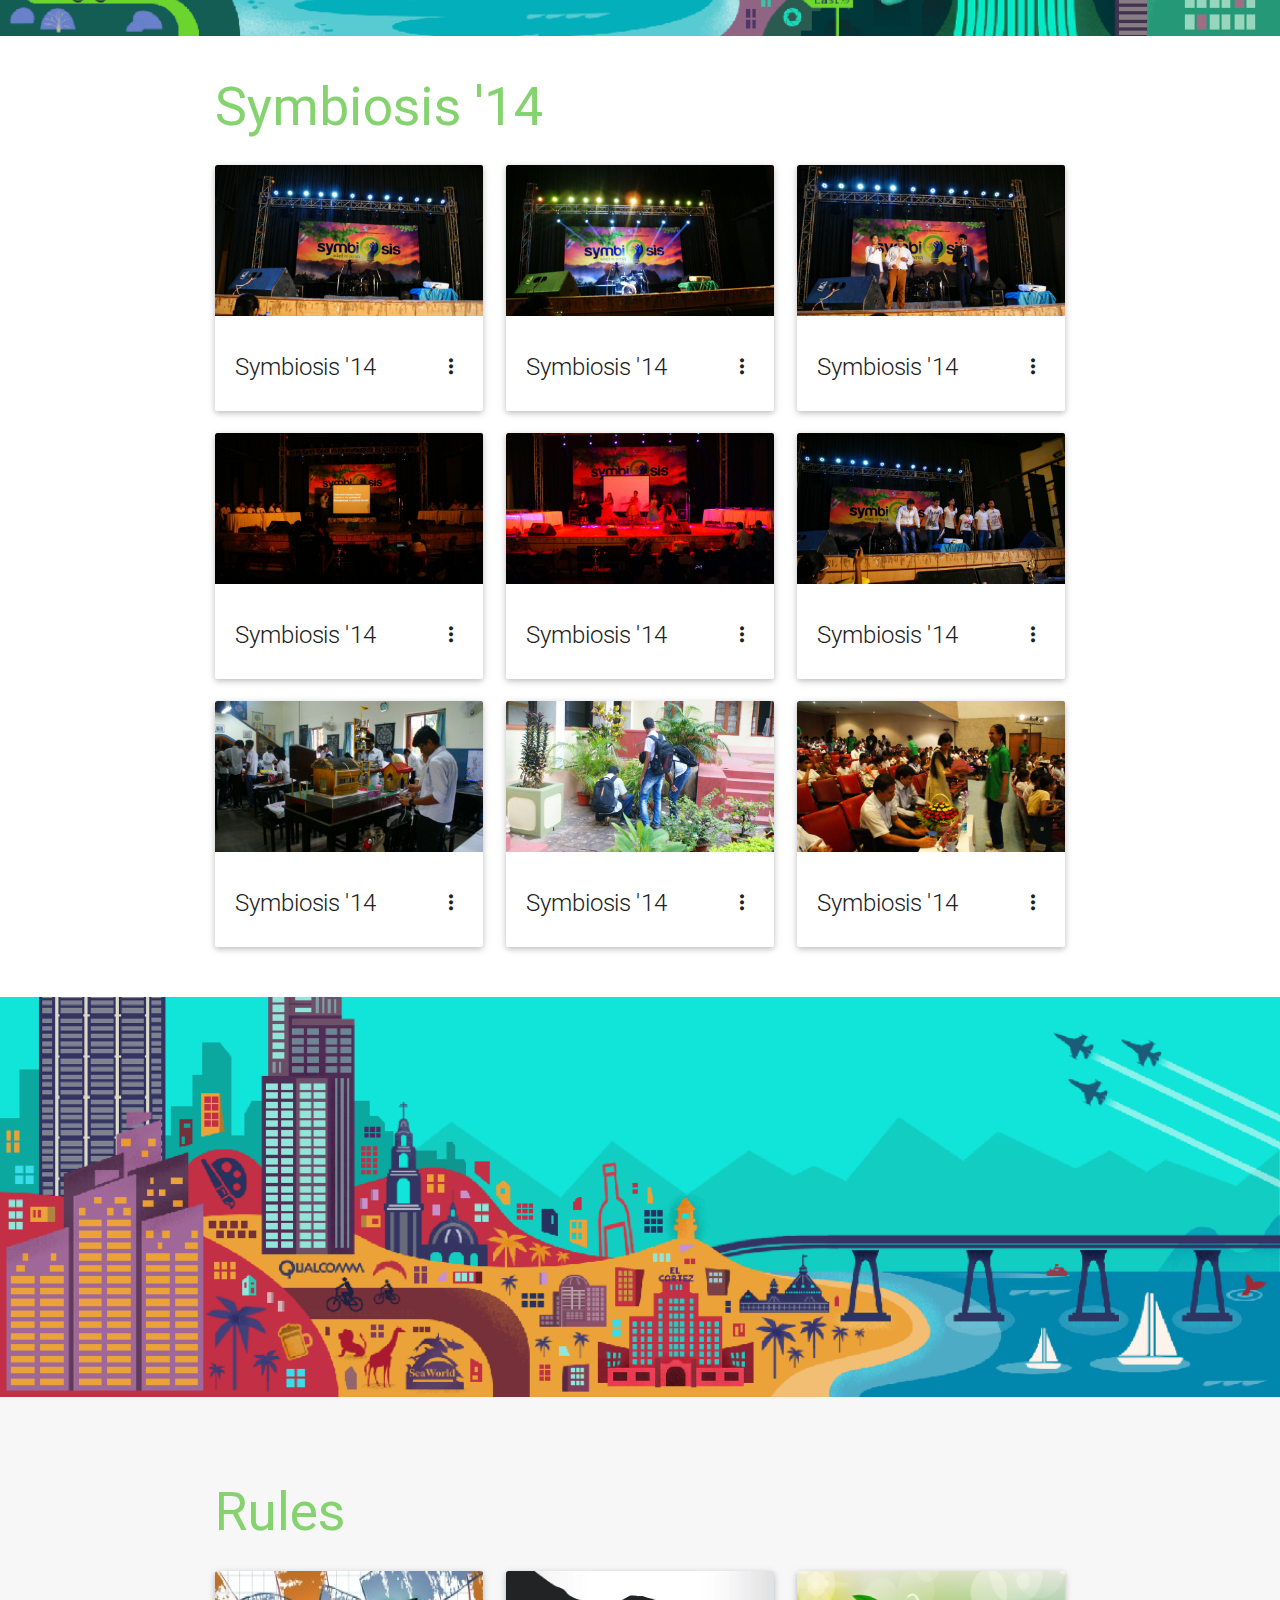
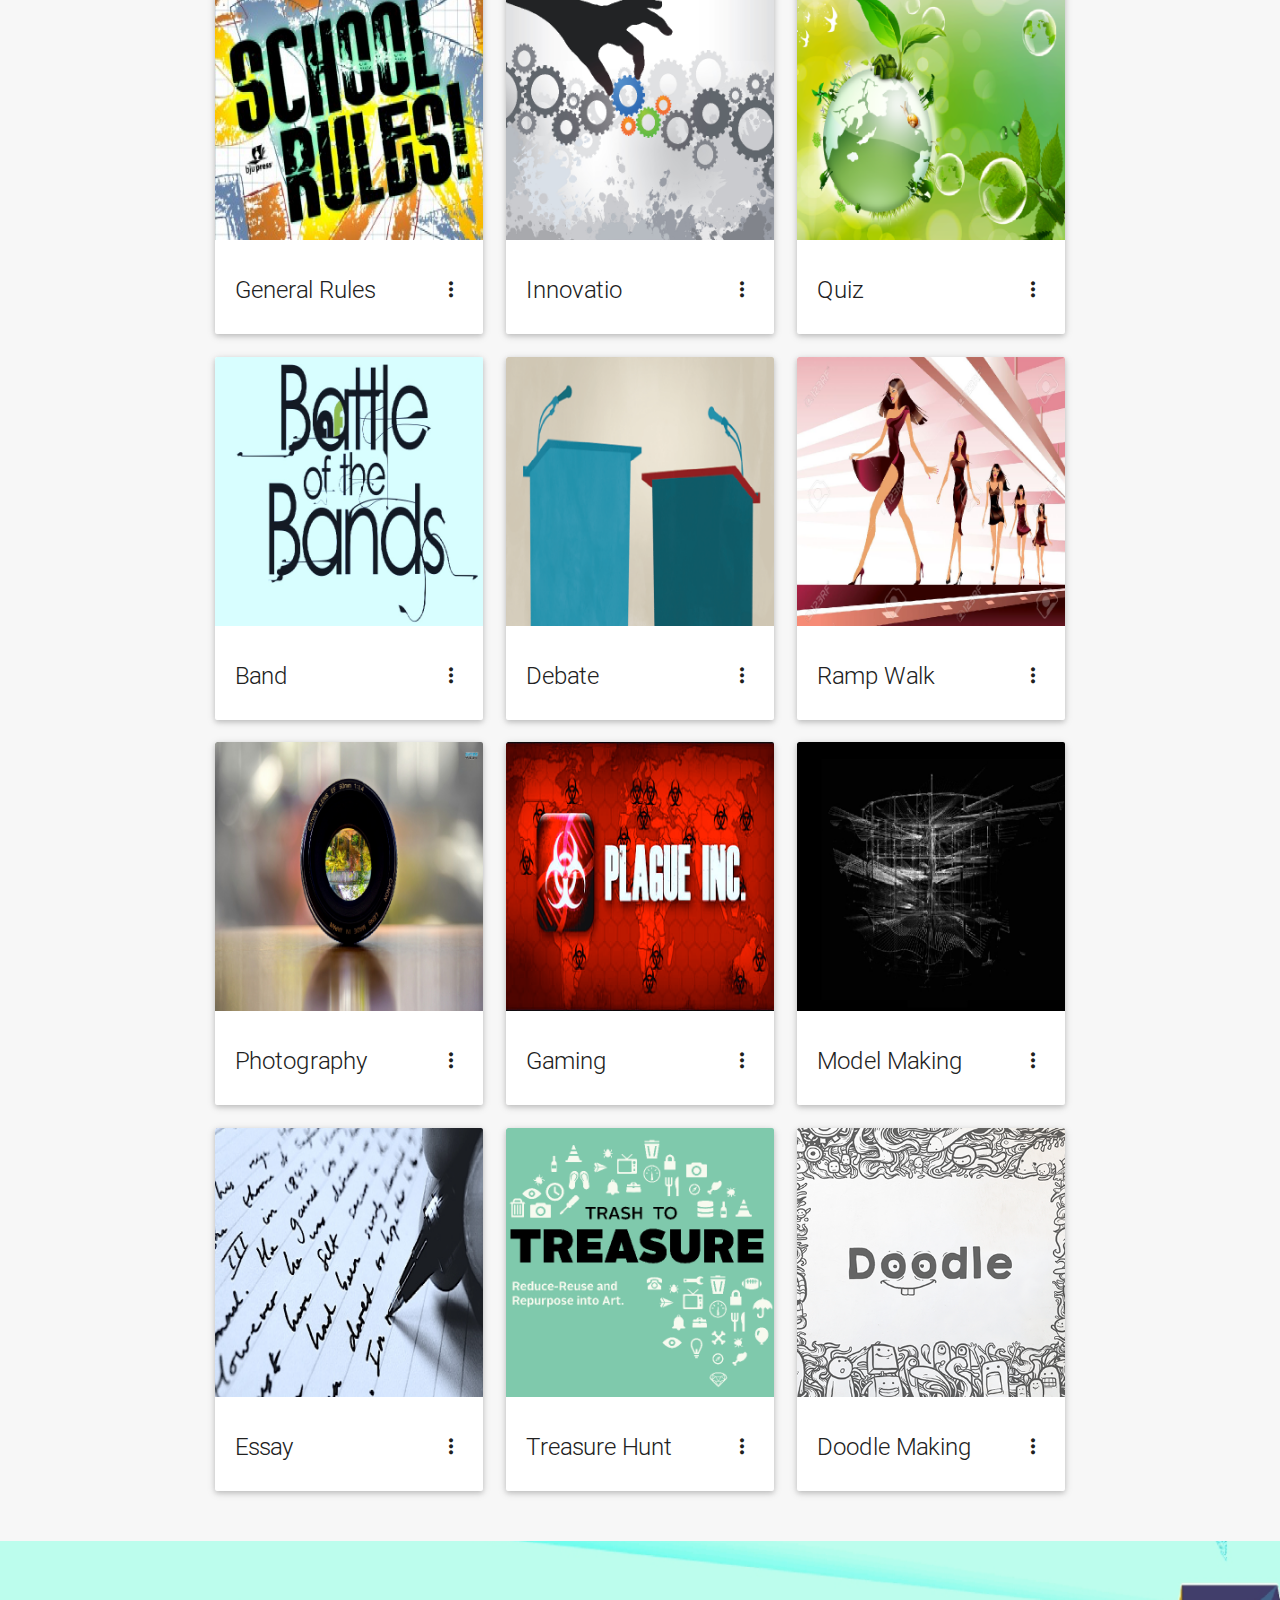
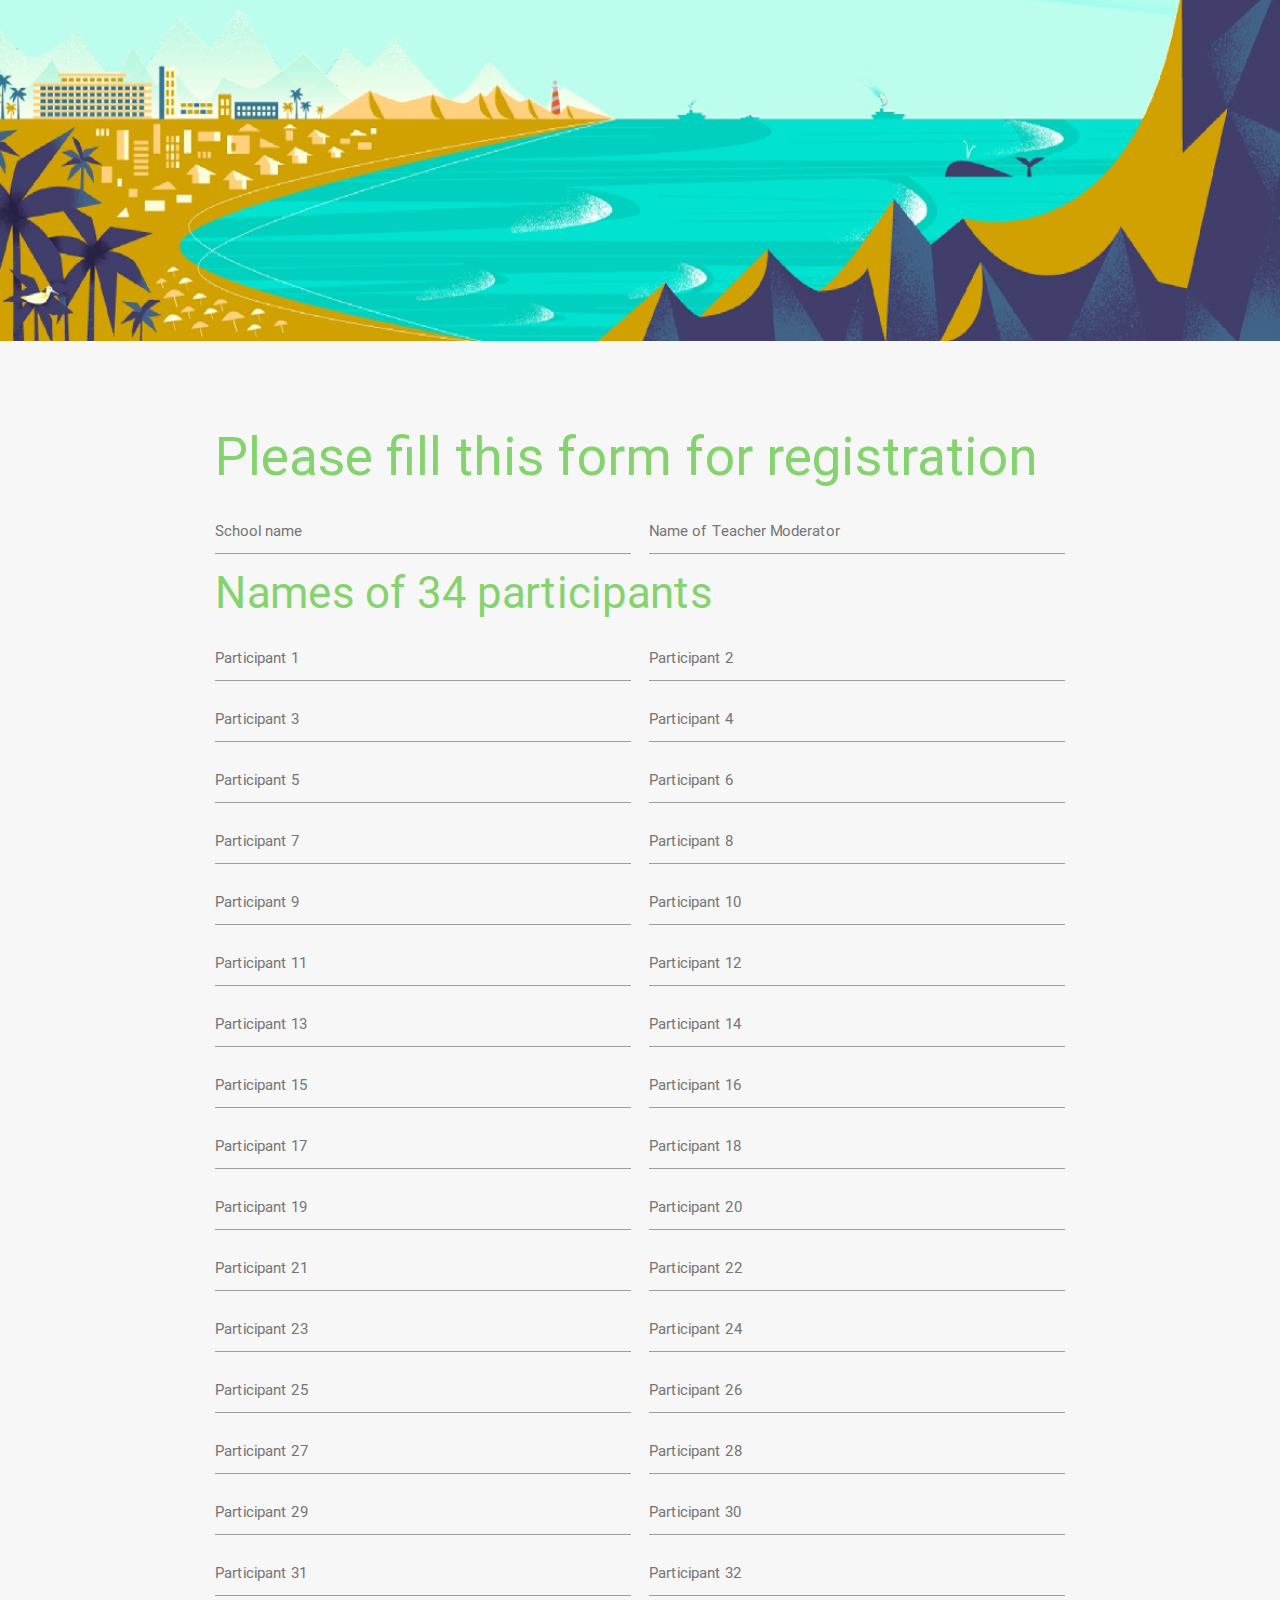
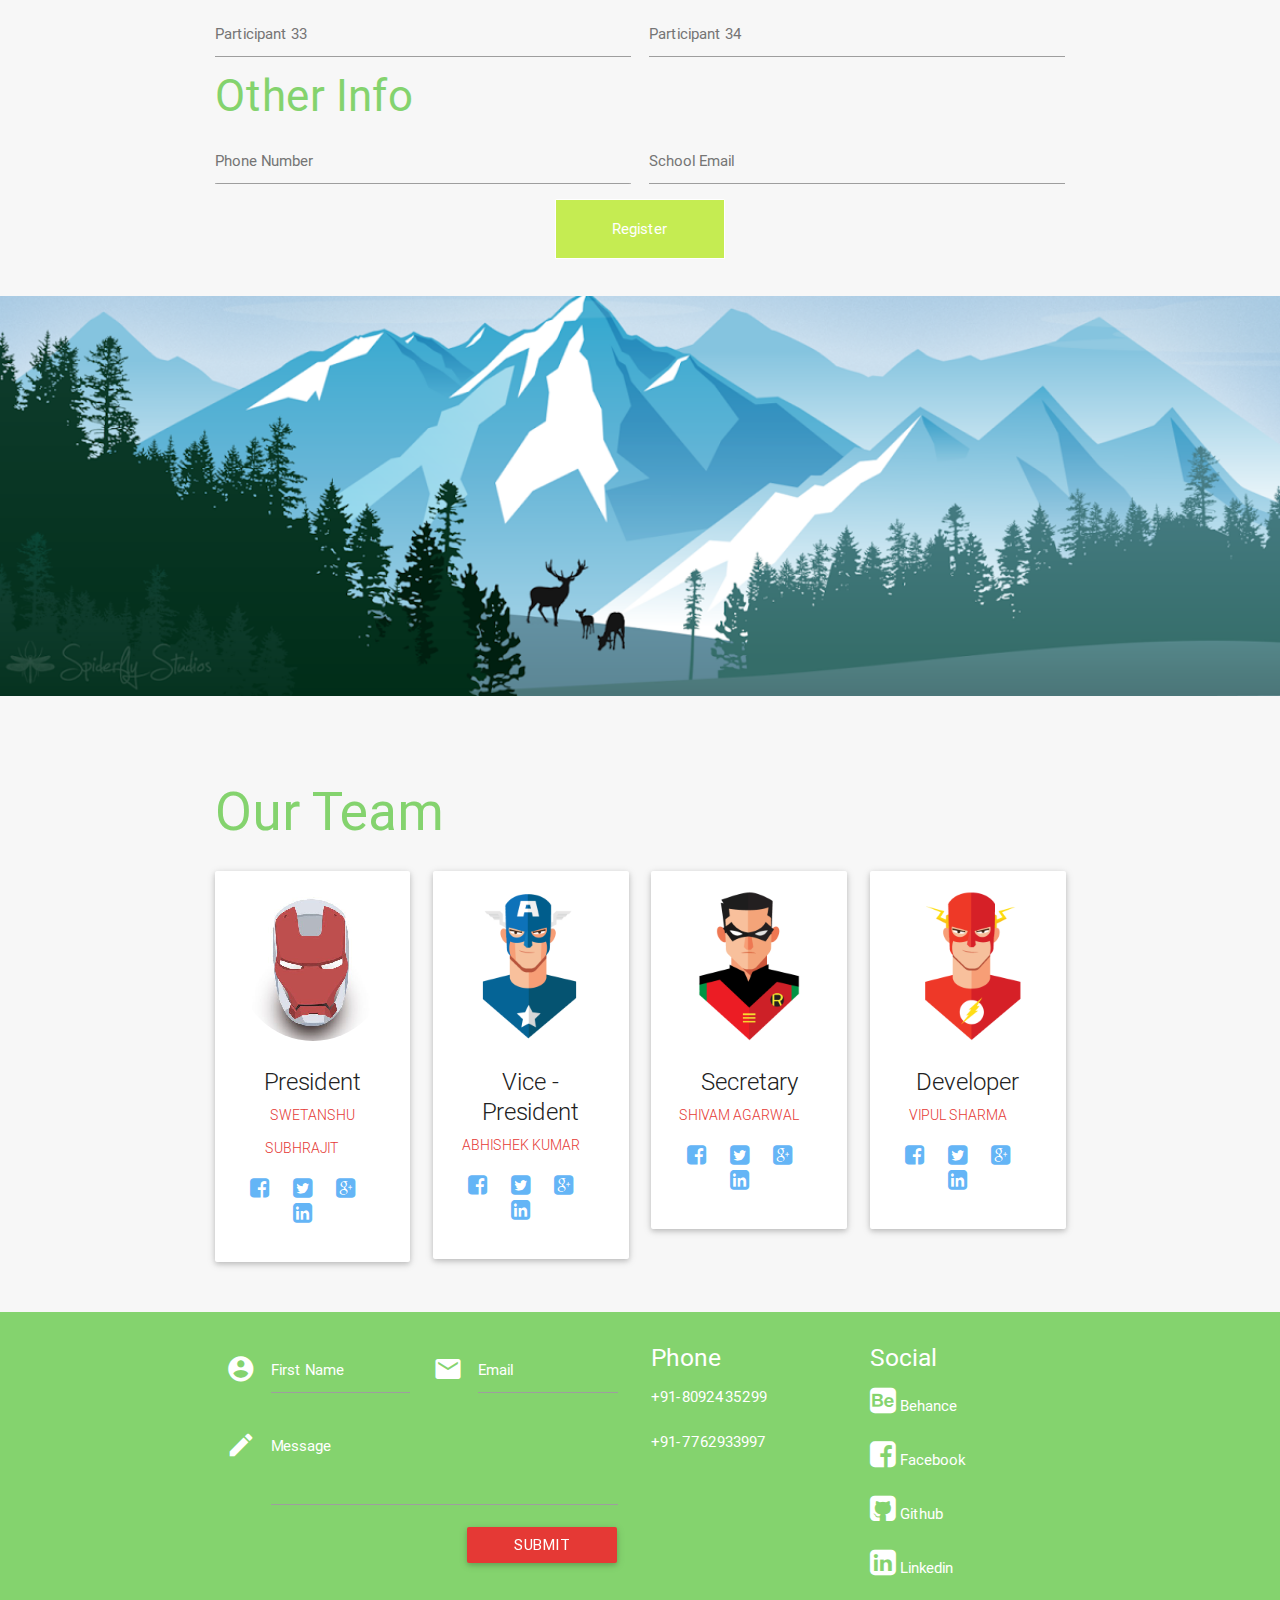
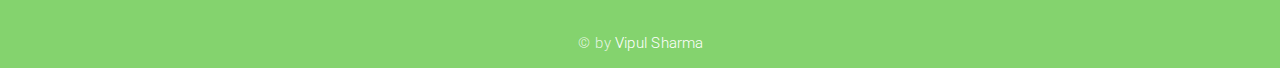
==== commit fbfb62a4: "Put two inputs in a row, instead of one. This reduces size of page" ====
--- a/index.html
+++ b/index.html
@@ -7,9 +7,22 @@
     <title>Symbiosis</title>
     <link rel="shortcut icon" href="img/logo.jpg"; />
 
+    <script src="js/jquery-2.1.1.min.js"></script>
     <!-- CSS  -->
     <link href="min/plugin-min.css" type="text/css" rel="stylesheet">
     <link href="min/custom-min.css" type="text/css" rel="stylesheet" >
+
+    <style>
+    .inlineInputs input {
+      display: inline;
+      width: 49%;
+      float: left;
+    }
+    div#participants.inlineInputs input:nth-child(odd) {
+      margin-left: 2%;
+    }
+    </style>
+
 </head>
 <body id="top" class="scrollspy">
 
@@ -262,16 +275,16 @@
                     <div class="card-reveal">
                         <span class="card-title grey-text text-darken-4">General: <i class="mdi-navigation-close right"></i></span>
                         <p> - Participation fee is Rs 50.</p><br>
-  											<p> - Each school must be accompanied by ONE teacher moderator.</p><br>
+                        <p> - Each school must be accompanied by ONE teacher moderator.</p><br>
                         <p> - One student can participate in only one event.</p><br>
-  											<p> - No bags, eatables or beverages will be allowed inside the audotorium.</p><br>
-  											<p> - Each student will be inspected before entering the auditorium.</p><br>
-  											<p> - Students shall bring their belongings at their own liability. Loyola will not be answerable for any loss.</p><br>
-  											<p> - Schools should assemble in front of the porticio at 7:30 am sharp where their registrations shall be confirmed.</p><br>
-  											<p> - All participants should be in their CASUALS.</p><br>
-  											<p> - Audience should be in their respected school's uniform.</p><br>
-  											<p> - At no point during the eventshould a student mention his/her school name which will lead to the IMMEDIATE
-  											and UNCONDITIONAL disqualification from all events.</p>
+                        <p> - No bags, eatables or beverages will be allowed inside the audotorium.</p><br>
+                        <p> - Each student will be inspected before entering the auditorium.</p><br>
+                        <p> - Students shall bring their belongings at their own liability. Loyola will not be answerable for any loss.</p><br>
+                        <p> - Schools should assemble in front of the porticio at 7:30 am sharp where their registrations shall be confirmed.</p><br>
+                        <p> - All participants should be in their CASUALS.</p><br>
+                        <p> - Audience should be in their respected school's uniform.</p><br>
+                        <p> - At no point during the eventshould a student mention his/her school name which will lead to the IMMEDIATE
+                        and UNCONDITIONAL disqualification from all events.</p>
                         <p> - A total of 34 students from each school should give in their names for registration.<br>
                     </div>
                 </div>
@@ -288,12 +301,12 @@
                     <div class="card-reveal">
                         <span class="card-title grey-text text-darken-4">Rules : <i class="mdi-navigation-close right"></i></span>
                         <p><p> - Each school shall be represented by 1 student. The contest is  open for all.</p><br>
-  											<p> - Participants will be required to put forth their innovative ideas aimed at helping mankind in future with respect
-  											scientific development.</p><br>
-  											<p> - Participants will need to present a Powerpoint presentation and a Prototype ( if possible ).</p><br>
-  											<p> - Each student shall be given a maximum time of 3 MMINUTES to properly explain his/her innovatioon.</p><br>
-  											<p> - Any form of plagiarism will lead to disqualification.</p><br>
-  											<p> - The chairperson will be given 2 MINUTES to question the participants.</p><br></p>
+                        <p> - Participants will be required to put forth their innovative ideas aimed at helping mankind in future with respect
+                        scientific development.</p><br>
+                        <p> - Participants will need to present a Powerpoint presentation and a Prototype ( if possible ).</p><br>
+                        <p> - Each student shall be given a maximum time of 3 MMINUTES to properly explain his/her innovatioon.</p><br>
+                        <p> - Any form of plagiarism will lead to disqualification.</p><br>
+                        <p> - The chairperson will be given 2 MINUTES to question the participants.</p><br></p>
                     </div>
                 </div>
             </div>
@@ -309,11 +322,11 @@
                     <div class="card-reveal">
                         <span class="card-title grey-text text-darken-4">Rules : <i class="mdi-navigation-close right"></i></span>
                         <p><p> For Prelims :-</p><br>
-  											<p> - A round of 20 QUESTIONS will be held.</p><br>
-  											<p> - 2 PARTICIPANTS ( Classes 9 & 10 ) shall represent each of school.</p><br>
-  											<p> - Questions will be based on Biology and Environment.</p><br>
-  											<p> For Stage :-</p><br>
-  											<p> - 6 teams to qualify on stage.</p><br></p>
+                        <p> - A round of 20 QUESTIONS will be held.</p><br>
+                        <p> - 2 PARTICIPANTS ( Classes 9 & 10 ) shall represent each of school.</p><br>
+                        <p> - Questions will be based on Biology and Environment.</p><br>
+                        <p> For Stage :-</p><br>
+                        <p> - 6 teams to qualify on stage.</p><br></p>
                     </div>
                 </div>
             </div>
@@ -329,9 +342,9 @@
                     <div class="card-reveal">
                         <span class="card-title grey-text text-darken-4">Rules : <i class="mdi-navigation-close right"></i></span>
                         <p><p> - Teams are to prepare a mashup in HINDI, ENGLISH or BOTH. [ Theme : "ZINDAGI" ]</p><br>
-  											<p> - EACH TEAM SHALL COMPRISE 7 - 9  MEMBERS.</p><br>
-  											<p> - 5 - 7 MINUTES will be given which includes 'stage setup'.</p><br>
-  											<p> - All equipments are to be brought along.</p><br></p>
+                        <p> - EACH TEAM SHALL COMPRISE 7 - 9  MEMBERS.</p><br>
+                        <p> - 5 - 7 MINUTES will be given which includes 'stage setup'.</p><br>
+                        <p> - All equipments are to be brought along.</p><br></p>
                     </div>
                 </div>
             </div>
@@ -347,11 +360,11 @@
                     <div class="card-reveal">
                         <span class="card-title grey-text text-darken-4">Rules : <i class="mdi-navigation-close right"></i></span>
                         <p><h3>DEBATE</h3>
-  											<p> - Each school shall be represented by 2 studentes. 1 - FOR and 1 - AGAINST. [ Classes: 11 & 12 ]</p><br>
-  											<p> - Topics will be given 1 HOUR prior to the event.</p><br>
-  											<p> - Speaking time will be 4 MINUTES and 2 MINUTES will be given for the rebuttal.</p><br>
-  											<p> - Use of electronic gadgets will be strictly prohibited.</p><br>
-  											<p> - Reference material will be provided.</p><br></p>
+                        <p> - Each school shall be represented by 2 studentes. 1 - FOR and 1 - AGAINST. [ Classes: 11 & 12 ]</p><br>
+                        <p> - Topics will be given 1 HOUR prior to the event.</p><br>
+                        <p> - Speaking time will be 4 MINUTES and 2 MINUTES will be given for the rebuttal.</p><br>
+                        <p> - Use of electronic gadgets will be strictly prohibited.</p><br>
+                        <p> - Reference material will be provided.</p><br></p>
                     </div>
                 </div>
             </div>
@@ -367,8 +380,8 @@
                     <div class="card-reveal">
                         <span class="card-title grey-text text-darken-4">Rules : <i class="mdi-navigation-close right"></i></span>
                         <p><p> - Each school shall be represented by 8 STUDENTS and 1 NARRATORacross Classes 10 - 12.</p><br>
-  											<p> - Each team will be given 10 MINUTES to perform.</p><br>
-  											<p> - THEME : "SEASONS OF INDIA"</p><br</p>
+                        <p> - Each team will be given 10 MINUTES to perform.</p><br>
+                        <p> - THEME : "SEASONS OF INDIA"</p><br</p>
                     </div>
                 </div>
             </div>
@@ -384,12 +397,12 @@
                     <div class="card-reveal">
                         <span class="card-title grey-text text-darken-4">Rules : <i class="mdi-navigation-close right"></i></span>
                         <p><p> - Each school shall be represented by 1 student.</p><br>
-  											<p> - 2 HOURS will be given for each participant.</p><br>
-  											<p> - Students are allowed to go around the school but no one should leave the school premises.</p><br>
-  											<p> - The time alloted includes time for editing and segregating 4 SNAPSHOTS.</p><br>
-  											<p> - School will provide the participants with a laptop.</p><br>
-  											<p> - THEME : WATER CREATIONS</p><br>
-  											<p> - All memory cards will be checked by our volunteers to make sure that no photos are taken before the start of the event.</p><br></p>
+                        <p> - 2 HOURS will be given for each participant.</p><br>
+                        <p> - Students are allowed to go around the school but no one should leave the school premises.</p><br>
+                        <p> - The time alloted includes time for editing and segregating 4 SNAPSHOTS.</p><br>
+                        <p> - School will provide the participants with a laptop.</p><br>
+                        <p> - THEME : WATER CREATIONS</p><br>
+                        <p> - All memory cards will be checked by our volunteers to make sure that no photos are taken before the start of the event.</p><br></p>
                     </div>
                 </div>
             </div>
@@ -405,8 +418,8 @@
                     <div class="card-reveal">
                         <span class="card-title grey-text text-darken-4">Rules : <i class="mdi-navigation-close right"></i></span>
                         <p><p> - Each school shall be represented by 2 students.</p><br>
-  											<p> - The game "PLAGUE Inc." developed by NDEMIC CREATIONS &copy; is to be played.</p><br>
-  											<p> - The game is available for Windows and Android Platform.</p><br></p>
+                        <p> - The game "PLAGUE Inc." developed by NDEMIC CREATIONS &copy; is to be played.</p><br>
+                        <p> - The game is available for Windows and Android Platform.</p><br></p>
                     </div>
                 </div>
             </div>
@@ -422,9 +435,9 @@
                     <div class="card-reveal">
                         <span class="card-title grey-text text-darken-4">Rules : <i class="mdi-navigation-close right"></i></span>
                         <p><p> - Each school shall be represented by 3 students.</p><br>
-  											<p> - A WORKING model has to be made beforehand and instalation of the model has to be done on the spot.</p><br>
-  											<p> - Participants will be given 3 - 4 MINUTES to explain their models to the judges.</p><br>
-  											<p> - Models should be made from RECYCLABLE waste material.</p><br></p>
+                        <p> - A WORKING model has to be made beforehand and instalation of the model has to be done on the spot.</p><br>
+                        <p> - Participants will be given 3 - 4 MINUTES to explain their models to the judges.</p><br>
+                        <p> - Models should be made from RECYCLABLE waste material.</p><br></p>
                     </div>
                 </div>
             </div>
@@ -440,10 +453,10 @@
                     <div class="card-reveal">
                         <span class="card-title grey-text text-darken-4">Rules : <i class="mdi-navigation-close right"></i></span>
                         <p><p> - Each school shall represened by 2 students.</p><br>
-  											<p> - 90 MINUTES of writing time will be provided to write an 800 - 1000 word long essay.</p><br>
-  											<p> - 30 MINUTES of preperation time will be given.</p><br>
-  											<p> - A choice of 3 TOPICS will be given on the spot and any ONE should be attempted.</p><br>
-  											<p> - Any form of plagiarism will lead to disqualification.</p><br></p>
+                        <p> - 90 MINUTES of writing time will be provided to write an 800 - 1000 word long essay.</p><br>
+                        <p> - 30 MINUTES of preperation time will be given.</p><br>
+                        <p> - A choice of 3 TOPICS will be given on the spot and any ONE should be attempted.</p><br>
+                        <p> - Any form of plagiarism will lead to disqualification.</p><br></p>
                     </div>
                 </div>
             </div>
@@ -459,9 +472,9 @@
                     <div class="card-reveal">
                         <span class="card-title grey-text text-darken-4">Rules : <i class="mdi-navigation-close right"></i></span>
                         <p><p> - Each school shall be represented by 3 STUDENTS across Classes 11 & 12.</p><br>
-  											<p> - 5 SETS of hints are to be given. Each team must clear the subsequebt stages to reach the next clue.</p><br>
-  											<p> - The final clue for all teams will be the same leading them to a single spot with the Loyola Campus.</p><br>
-  											<p> - A general knowledge of DINOSAURS must prevail among the participants.</p><br></p>
+                        <p> - 5 SETS of hints are to be given. Each team must clear the subsequebt stages to reach the next clue.</p><br>
+                        <p> - The final clue for all teams will be the same leading them to a single spot with the Loyola Campus.</p><br>
+                        <p> - A general knowledge of DINOSAURS must prevail among the participants.</p><br></p>
                     </div>
                 </div>
             </div>
@@ -477,8 +490,8 @@
                     <div class="card-reveal">
                         <span class="card-title grey-text text-darken-4">Rules <i class="mdi-navigation-close right"></i></span>
                         <p><p> - Any number of students may participate from a single school.</p><br>
-  											<p> - The participants are not required to be registered.</p><br>
-  											<p> - Participants are required to doodle the word 'Symbiosis' and post the same on Facebook with the "#symbiosis2k15"</p></p>
+                        <p> - The participants are not required to be registered.</p><br>
+                        <p> - Participants are required to doodle the word 'Symbiosis' and post the same on Facebook with the "#symbiosis2k15"</p></p>
                     </div>
                 </div>
             </div>
@@ -494,56 +507,36 @@
 
 <div class="section scrollspy" id="register">
     <div class="container">
-      <h2 class="header text_b">Please fill this form for registration</h2><br><br>
-			<form action="register.php" method="POST" class="form">
-
-				<input type="text" name="schoolname" placeholder="School name"><br>
-				<input type="text" name="moderatorname" placeholder="Name of Teacher Moderator"><br>
-
-				<h3 class="header text_b">Names of 34 participants :</h3><br>
-
-				<input type="text" name="participant1" placeholder="Participant 1"><br>
-				<input type="text" name="participant2" placeholder="Participant 2"><br>
-				<input type="text" name="participant3" placeholder="Participant 3"><br>
-				<input type="text" name="participant4" placeholder="Participant 4"><br>
-				<input type="text" name="participant5" placeholder="Participant 5"><br>
-				<input type="text" name="participant6" placeholder="Participant 6"><br>
-				<input type="text" name="participant7" placeholder="Participant 7"><br>
-				<input type="text" name="participant8" placeholder="Participant 8"><br>
-				<input type="text" name="participant9" placeholder="Participant 9"><br>
-				<input type="text" name="participant10" placeholder="Participant 10"><br>
-				<input type="text" name="participant11" placeholder="Participant 11"><br>
-				<input type="text" name="participant12" placeholder="Participant 12"><br>
-				<input type="text" name="participant13" placeholder="Participant 13"><br>
-				<input type="text" name="participant14" placeholder="Participant 14"><br>
-				<input type="text" name="participant15" placeholder="Participant 15"><br>
-        <input type="text" name="participant16" placeholder="Participant 16"><br>
-				<input type="text" name="participant17" placeholder="Participant 17"><br>
-				<input type="text" name="participant18" placeholder="Participant 18"><br>
-				<input type="text" name="participant19" placeholder="Participant 19"><br>
-				<input type="text" name="participant20" placeholder="Participant 20"><br>
-				<input type="text" name="participant21" placeholder="Participant 21"><br>
-				<input type="text" name="participant22" placeholder="Participant 22"><br>
-				<input type="text" name="participant23" placeholder="Participant 23"><br>
-				<input type="text" name="participant24" placeholder="Participant 24"><br>
-				<input type="text" name="participant25" placeholder="Participant 25"><br>
-				<input type="text" name="participant26" placeholder="Participant 26"><br>
-				<input type="text" name="participant27" placeholder="Participant 27"><br>
-				<input type="text" name="participant28" placeholder="Participant 28"><br>
-				<input type="text" name="participant29" placeholder="Participant 29"><br>
-				<input type="text" name="participant30" placeholder="Participant 31"><br>
-        <input type="text" name="participant30" placeholder="Participant 32"><br>
-        <input type="text" name="participant30" placeholder="Participant 33"><br>
-        <input type="text" name="participant30" placeholder="Participant 34"><br>
-
-				<h3 class="header text_b">Other Info</h3><br>
-				<input style="border-radius:1%;" type="tel" name="number" placeholder="Phone Number"><br><br>
-				<input type="text" name="email" placeholder="School Email"><br><br><br>
-
-				<input class="regbut" type="submit" value="Register"><br><br>
-			</form>
-		</section>
-	</div>
+      <h2 class="header text_b">Please fill this form for registration</h2>
+      <form action="register.php" method="POST" class="form">
+
+        <div class="inlineInputs">
+          <input type="text" name="schoolname" placeholder="School name">
+          <input style="margin-left: 2%;" type="text" name="moderatorname" placeholder="Name of Teacher Moderator">
+        </div>
+
+        <h3 class="header text_b">Names of 34 participants</h3>
+
+        <div class="inlineInputs" id="participants">
+          <script>
+            model = "<input type='text' name='participant@' placeholder='Participant @'>"
+            for (i=1; i<=34; i++) {
+              input = model.replace(/@/g, i);
+              $("#participants").append(input);
+            }
+          </script>
+        </div>
+
+        <h3 class="header text_b">Other Info</h3>
+        <div class="inlineInputs">
+          <input style="border-radius:1%;" type="tel" name="number" placeholder="Phone Number">
+          <input style="margin-left: 2%;" type="text" name="email" placeholder="School Email">
+        </div>
+
+        <input class="regbut" type="submit" value="Register"><br><br>
+      </form>
+    </section>
+  </div>
 </div>
 </form>
 <!--Parallax-->
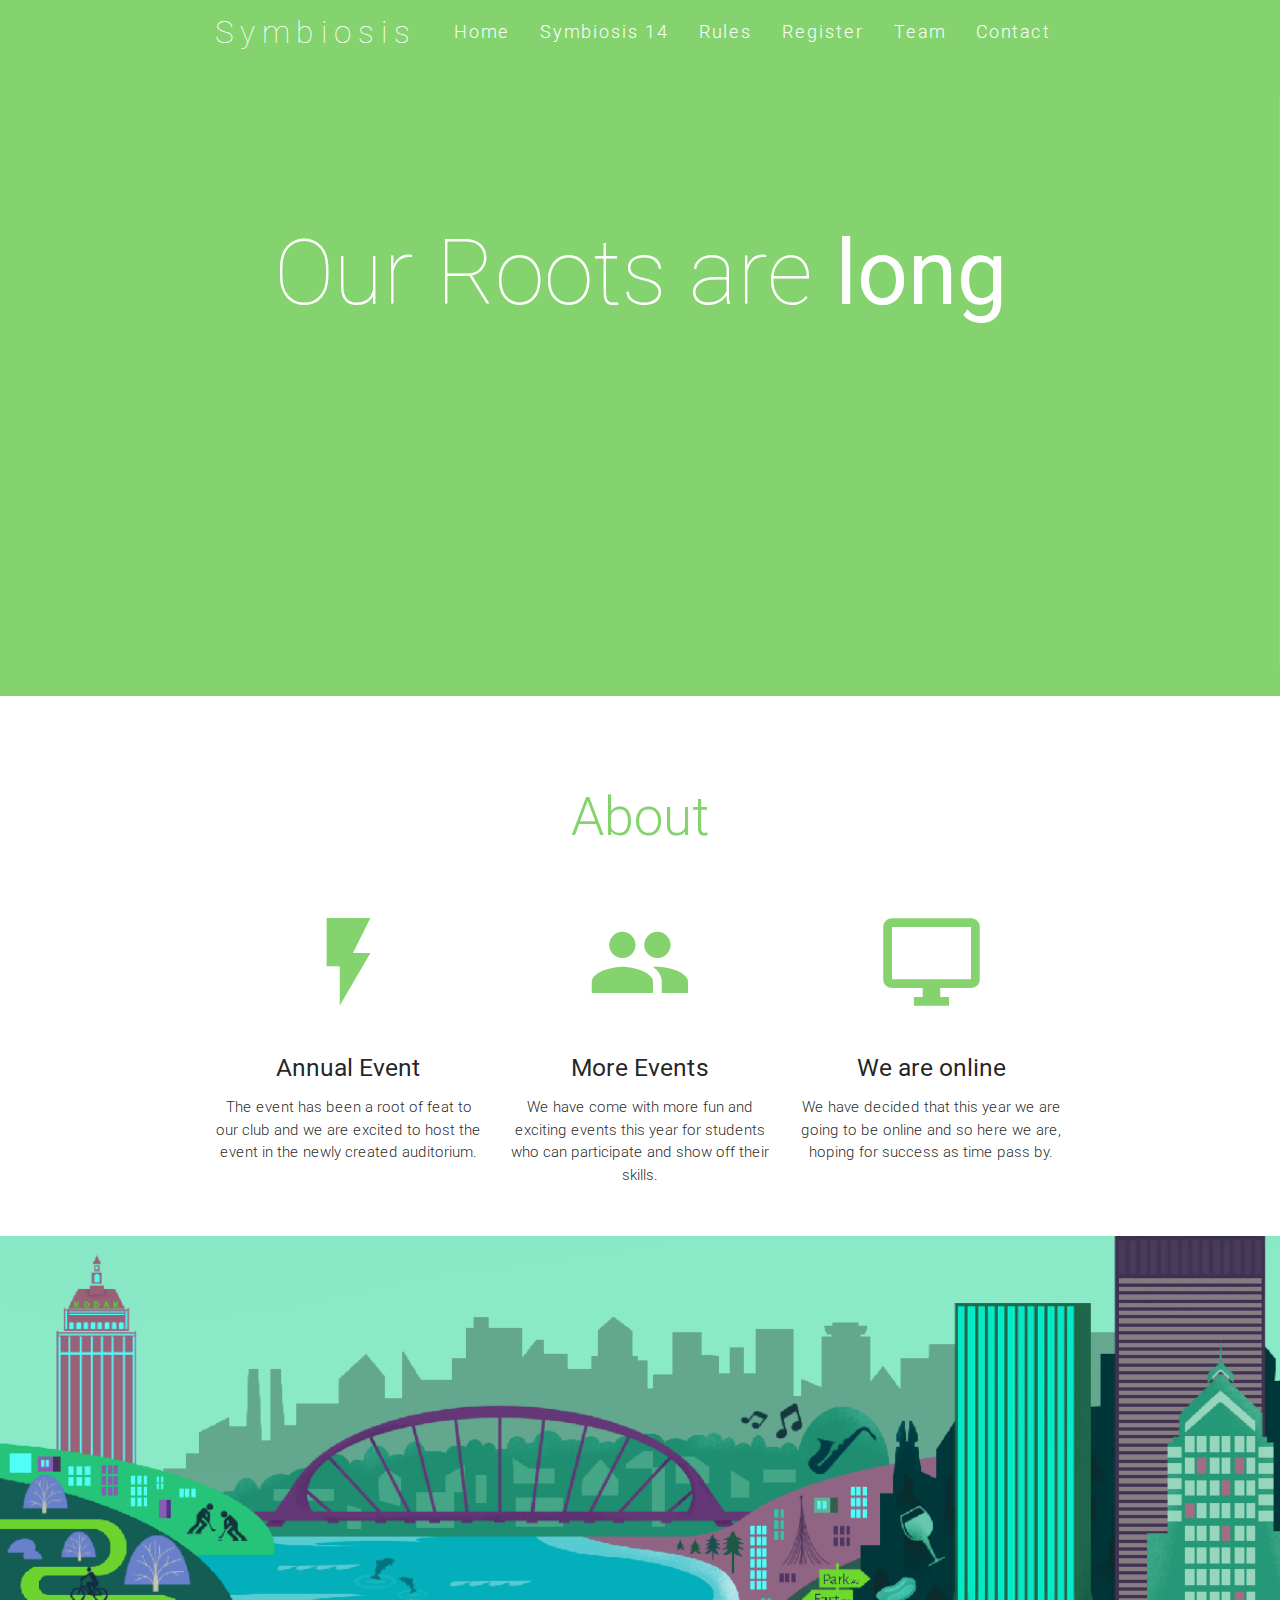
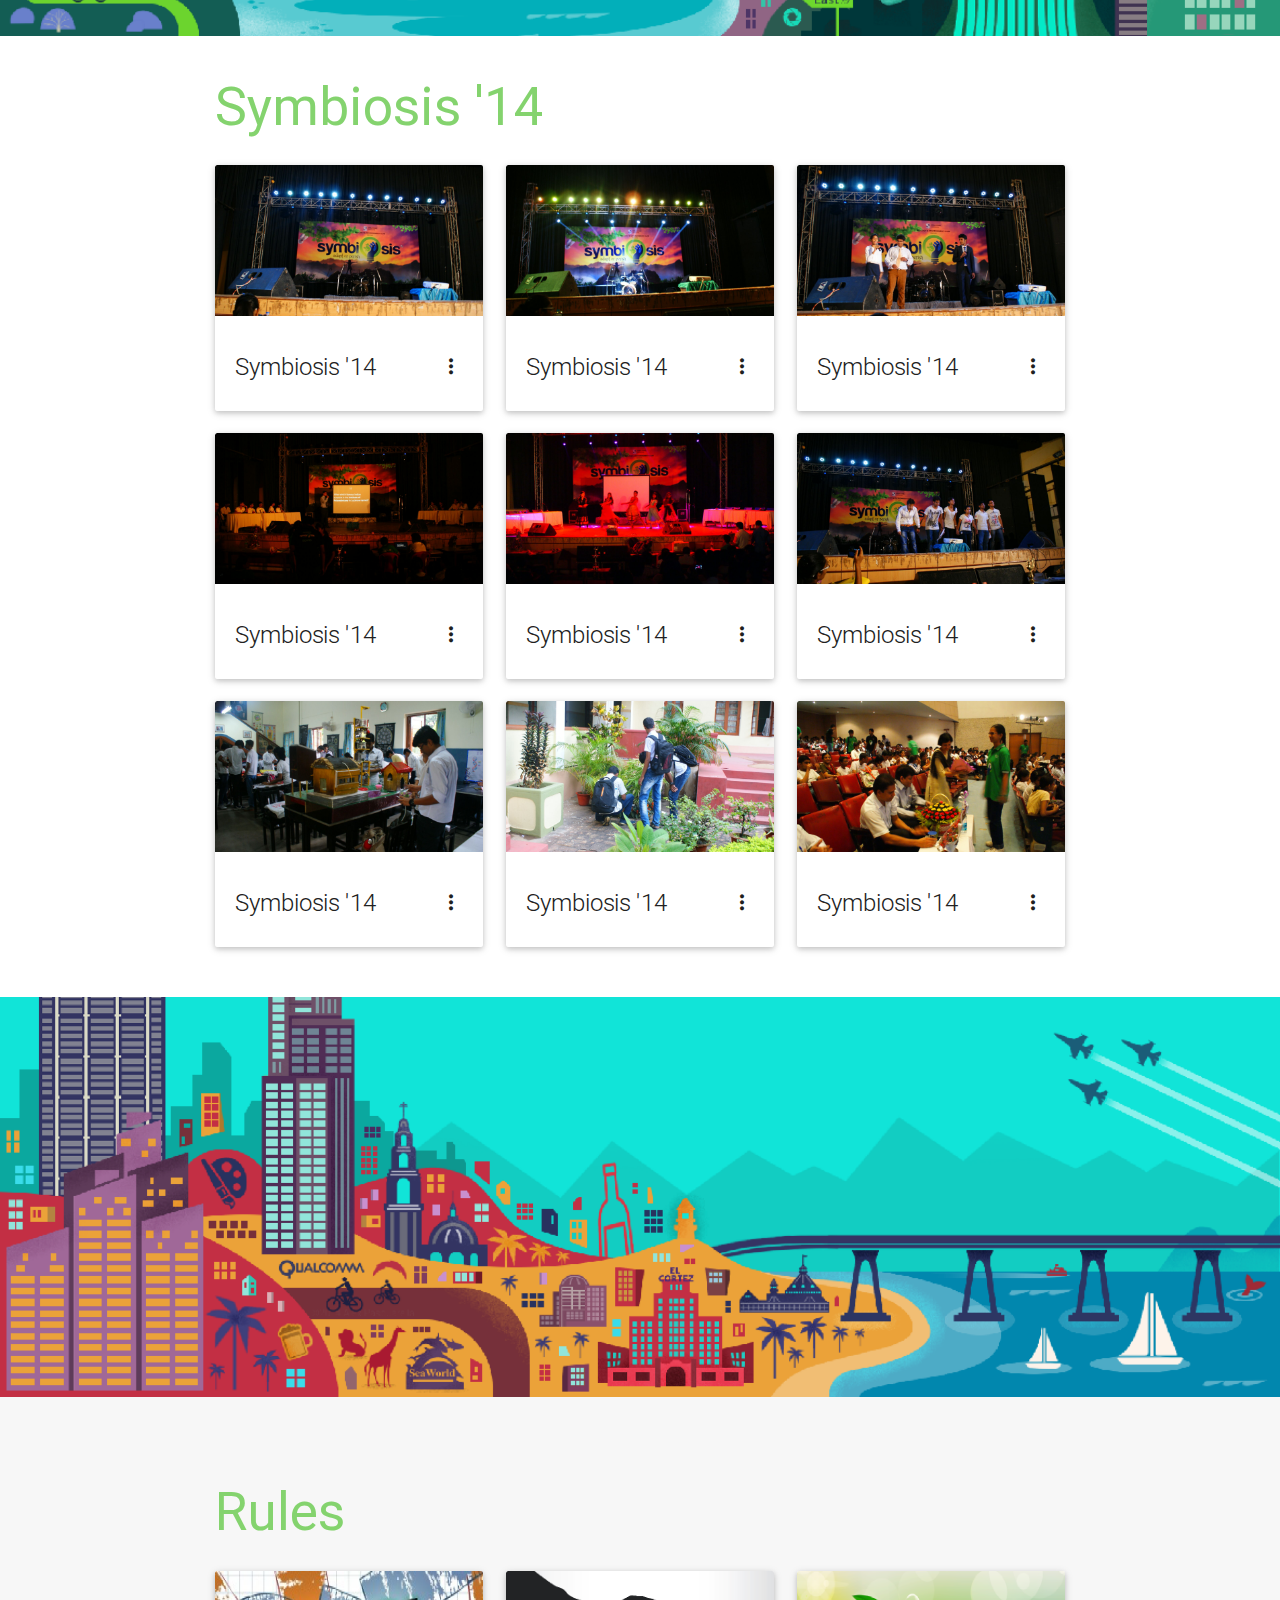
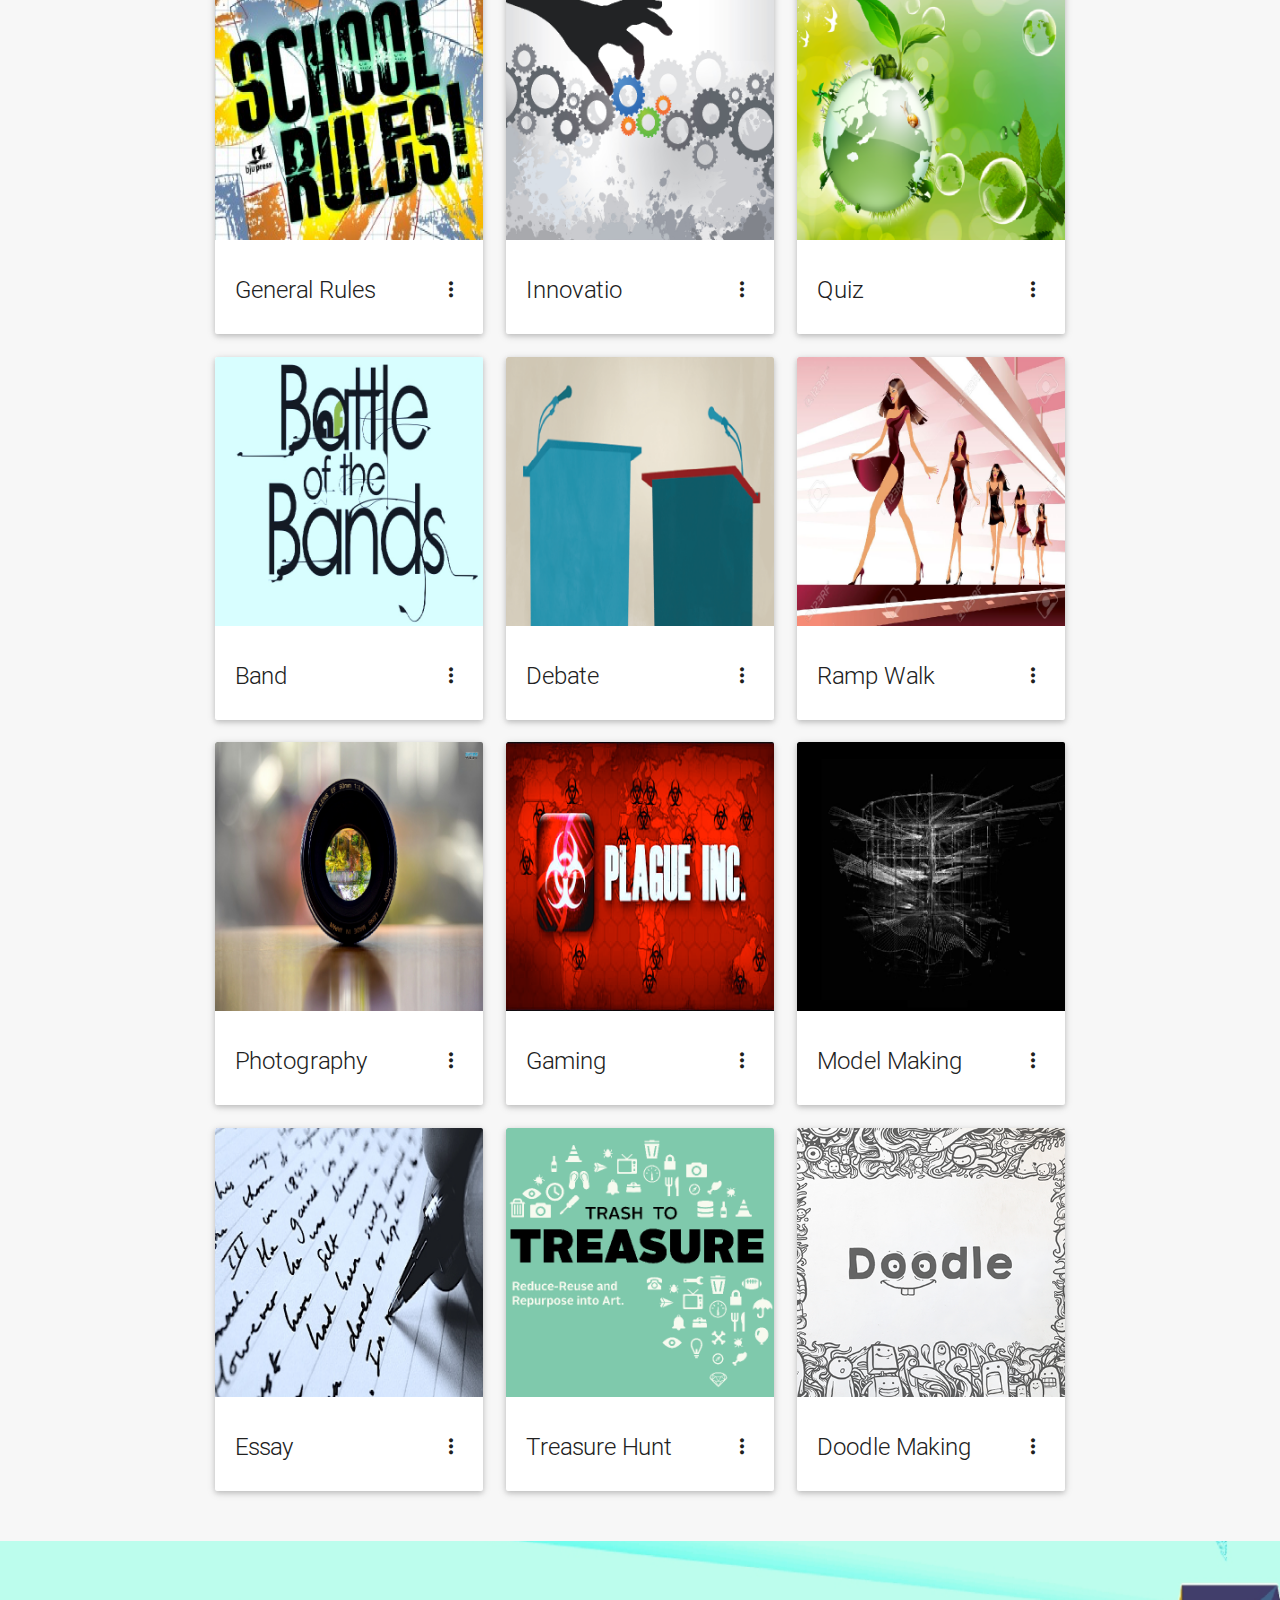
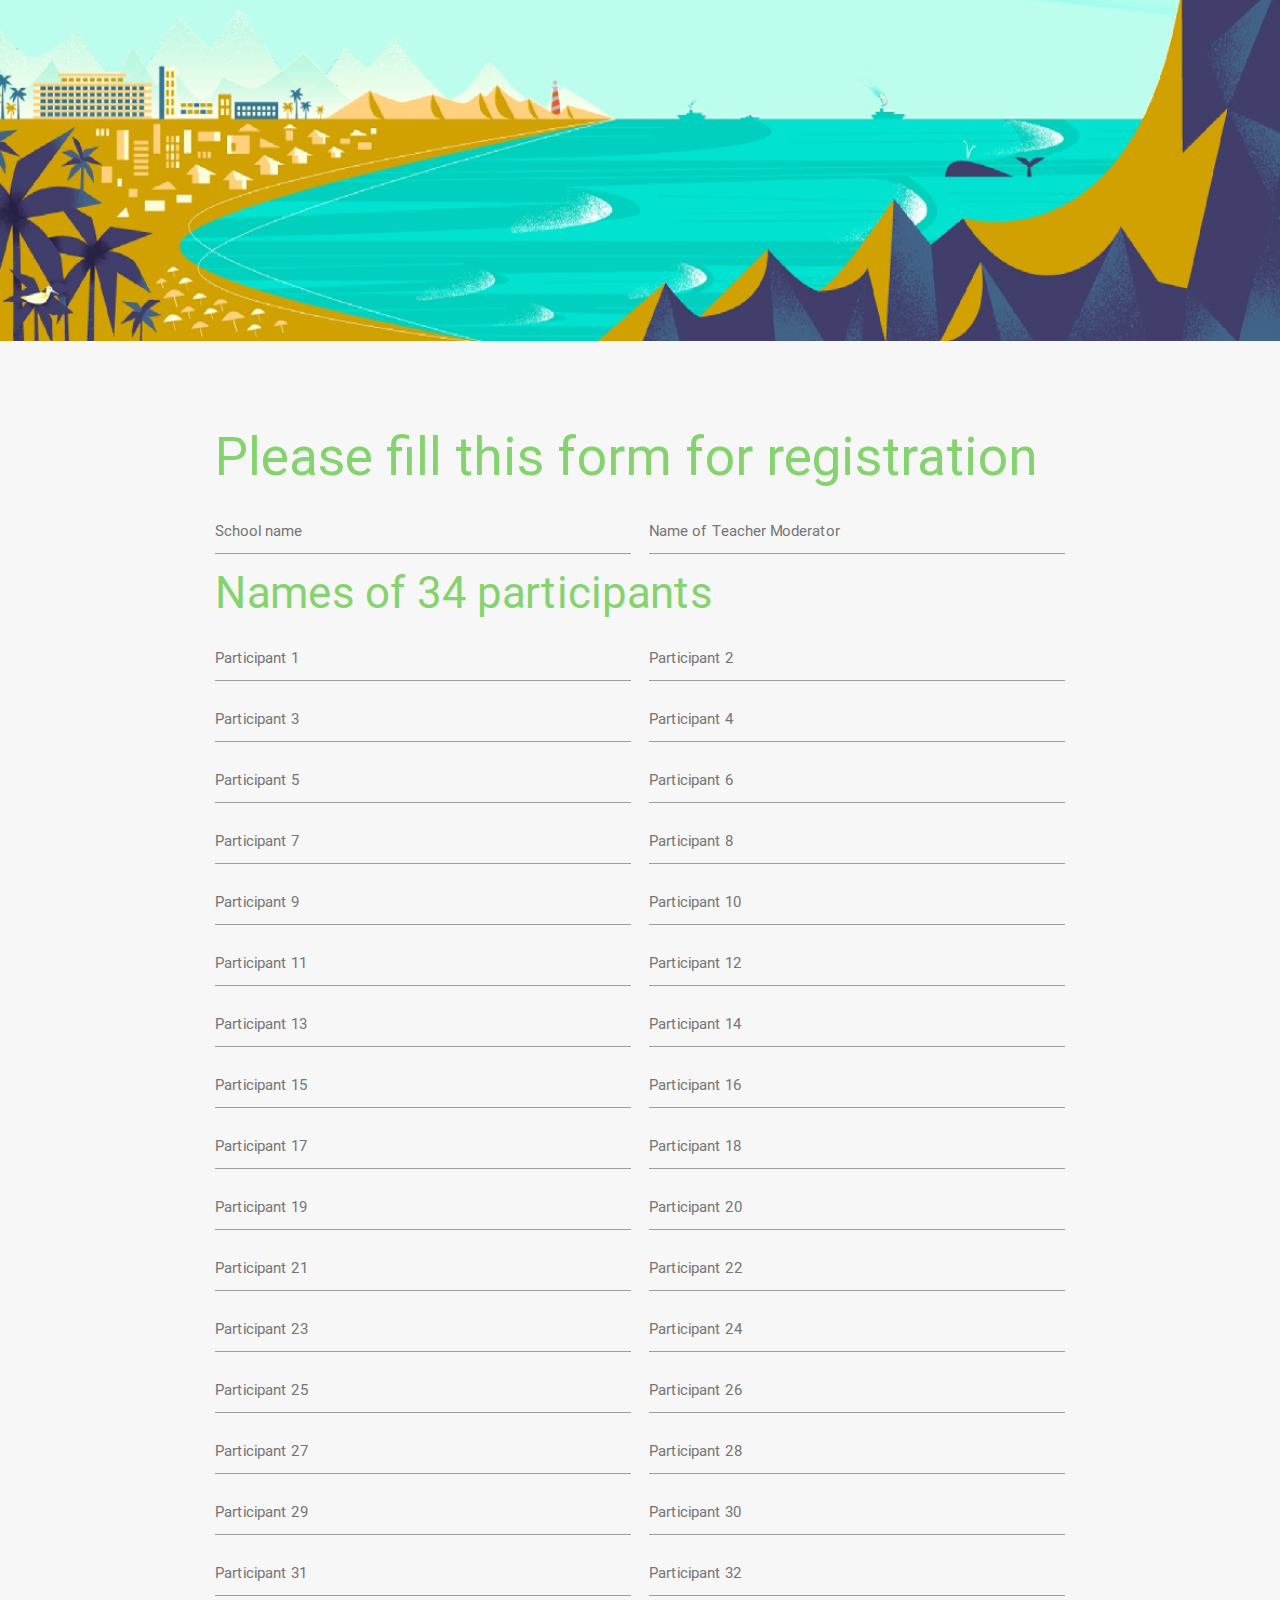
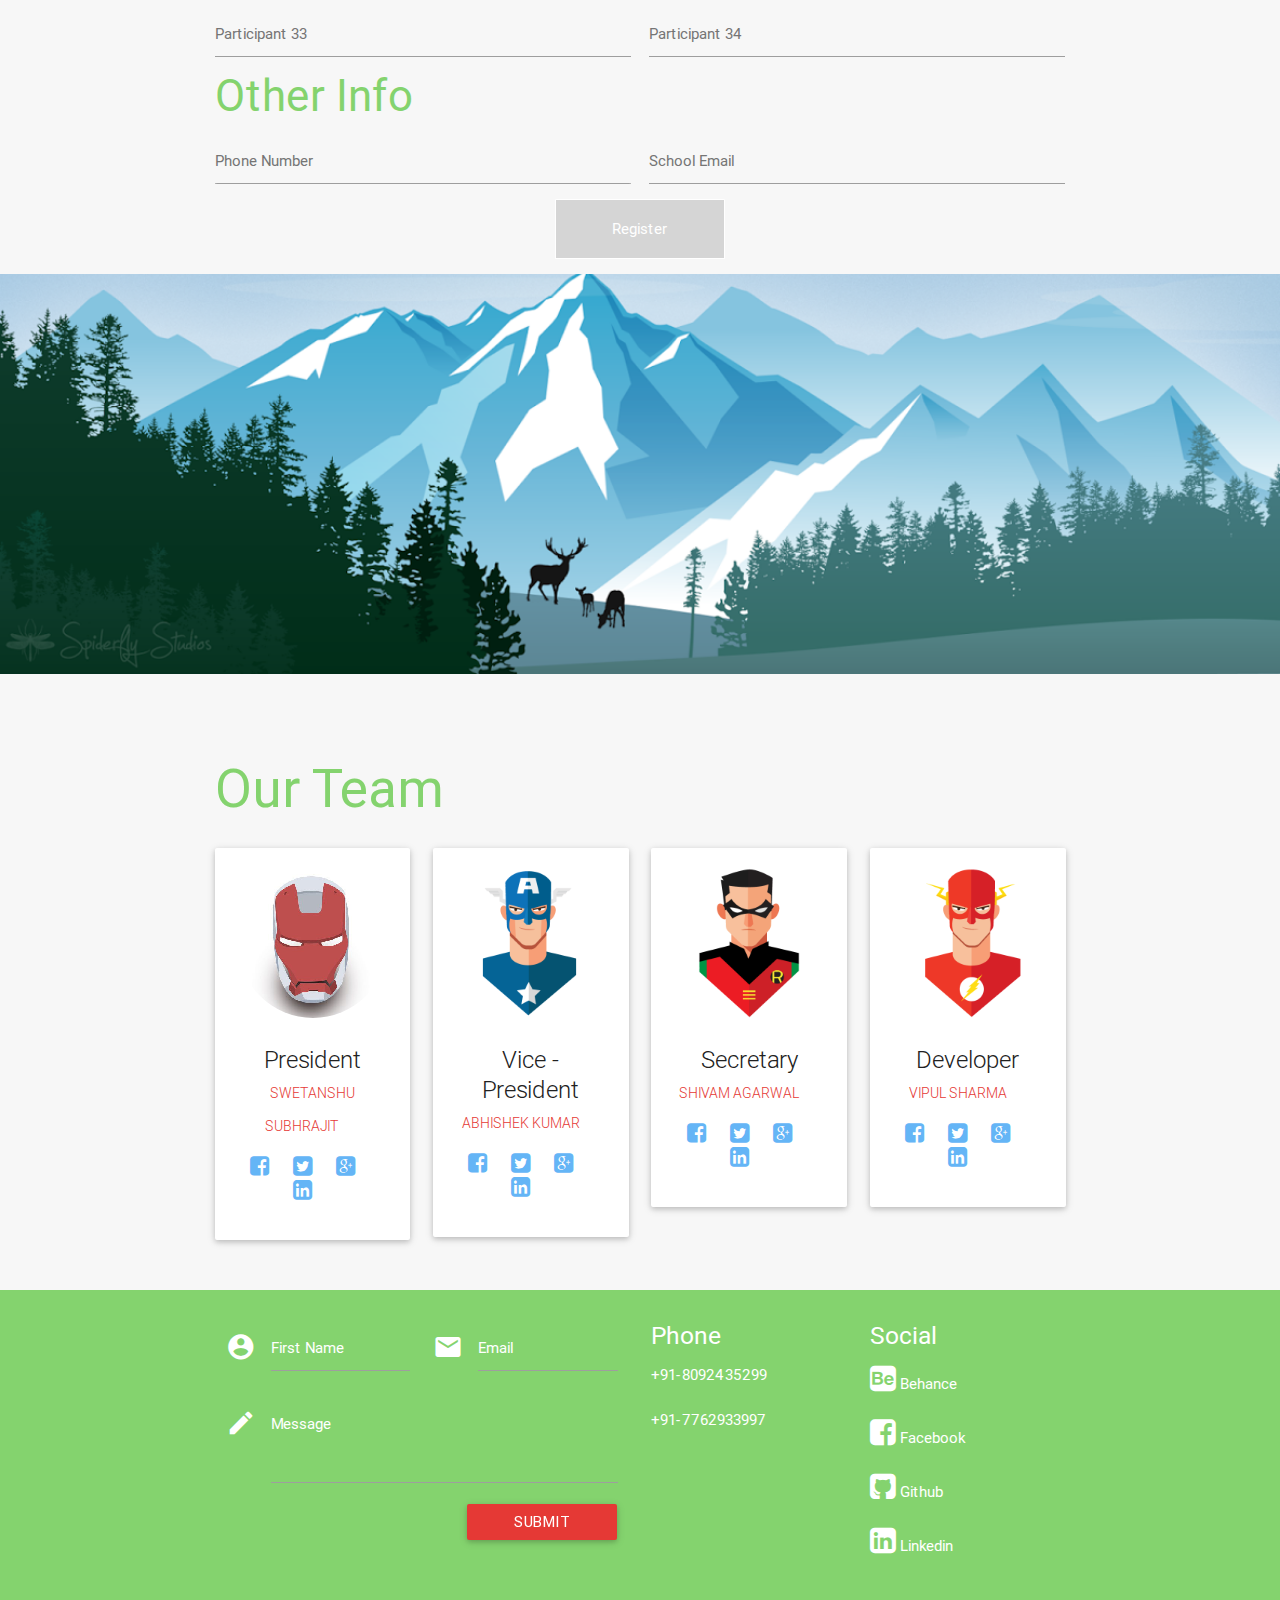
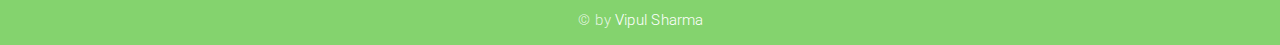
==== commit 9e370553: "Disable register button if there is nothing in one input" ====
--- a/index.html
+++ b/index.html
@@ -508,7 +508,7 @@
 <div class="section scrollspy" id="register">
     <div class="container">
       <h2 class="header text_b">Please fill this form for registration</h2>
-      <form action="register.php" method="POST" class="form">
+      <form action="register.php" method="POST" class="form" id="registerForm">
 
         <div class="inlineInputs">
           <input type="text" name="schoolname" placeholder="School name">
@@ -533,7 +533,28 @@
           <input style="margin-left: 2%;" type="text" name="email" placeholder="School Email">
         </div>
 
-        <input class="regbut" type="submit" value="Register"><br><br>
+        <input class="regbut" disabled="true" name="reg" type="submit" value="Register">
+
+        <script type="text/javascript">
+        function checkInputs() {
+            var $inputs = $('#registerForm :input');
+            var values = [];
+            $inputs.each(function() { if (name != "reg") { values.push(this.value); } });
+            notNull = true;
+            for (value in values) {
+              if (values[value] == "") {
+                notNull = false;
+                break;
+              }
+            }
+            return notNull;
+        }
+        $('input[type="text"]').on("input", function() {
+           if(checkInputs()) { $('.regbut').prop('disabled', false); }
+           else{ $('.regbut').prop('disabled', true); }
+        });
+        </script>
+
       </form>
     </section>
   </div>
--- a/min/custom-min.css
+++ b/min/custom-min.css
@@ -23,3 +23,8 @@
   border-radius: 1%;
   color: #fff;
 }
+
+input.regbut:disabled {
+  background-color: #D5D5D5
+}
+
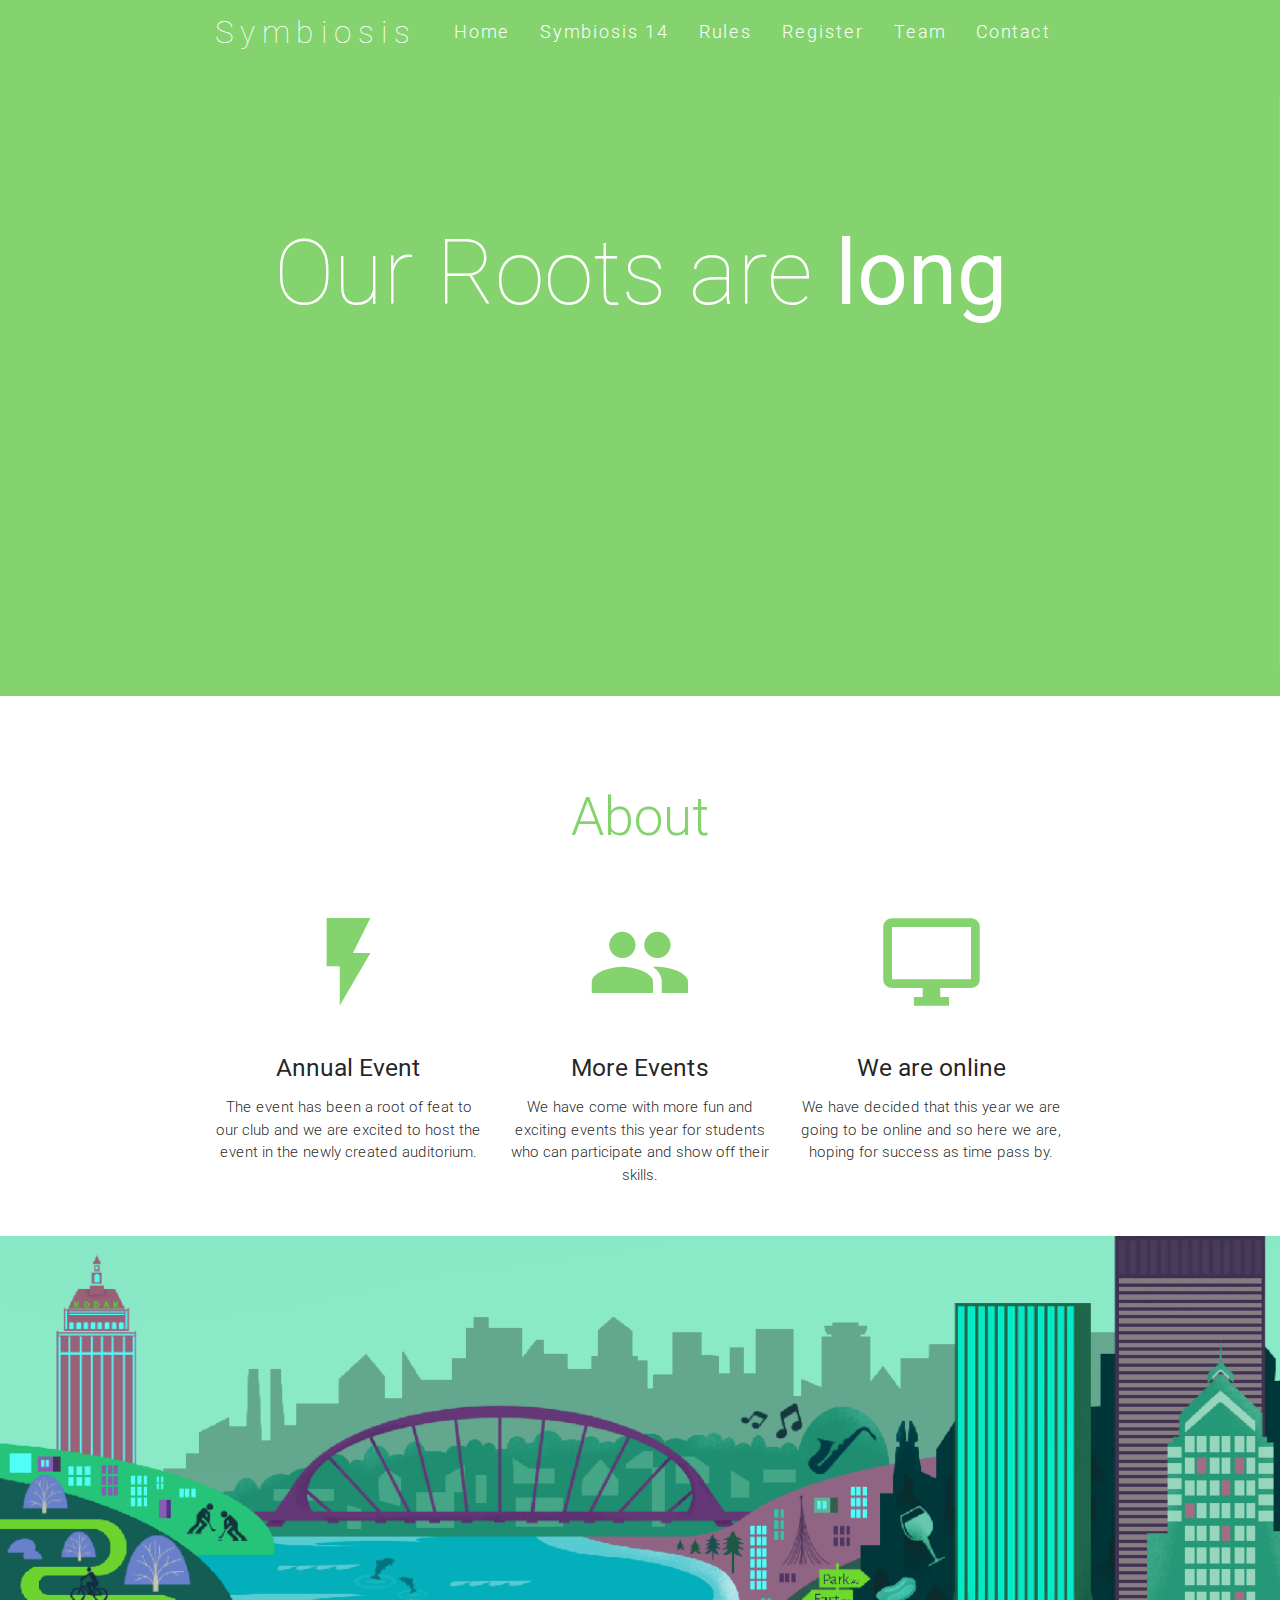
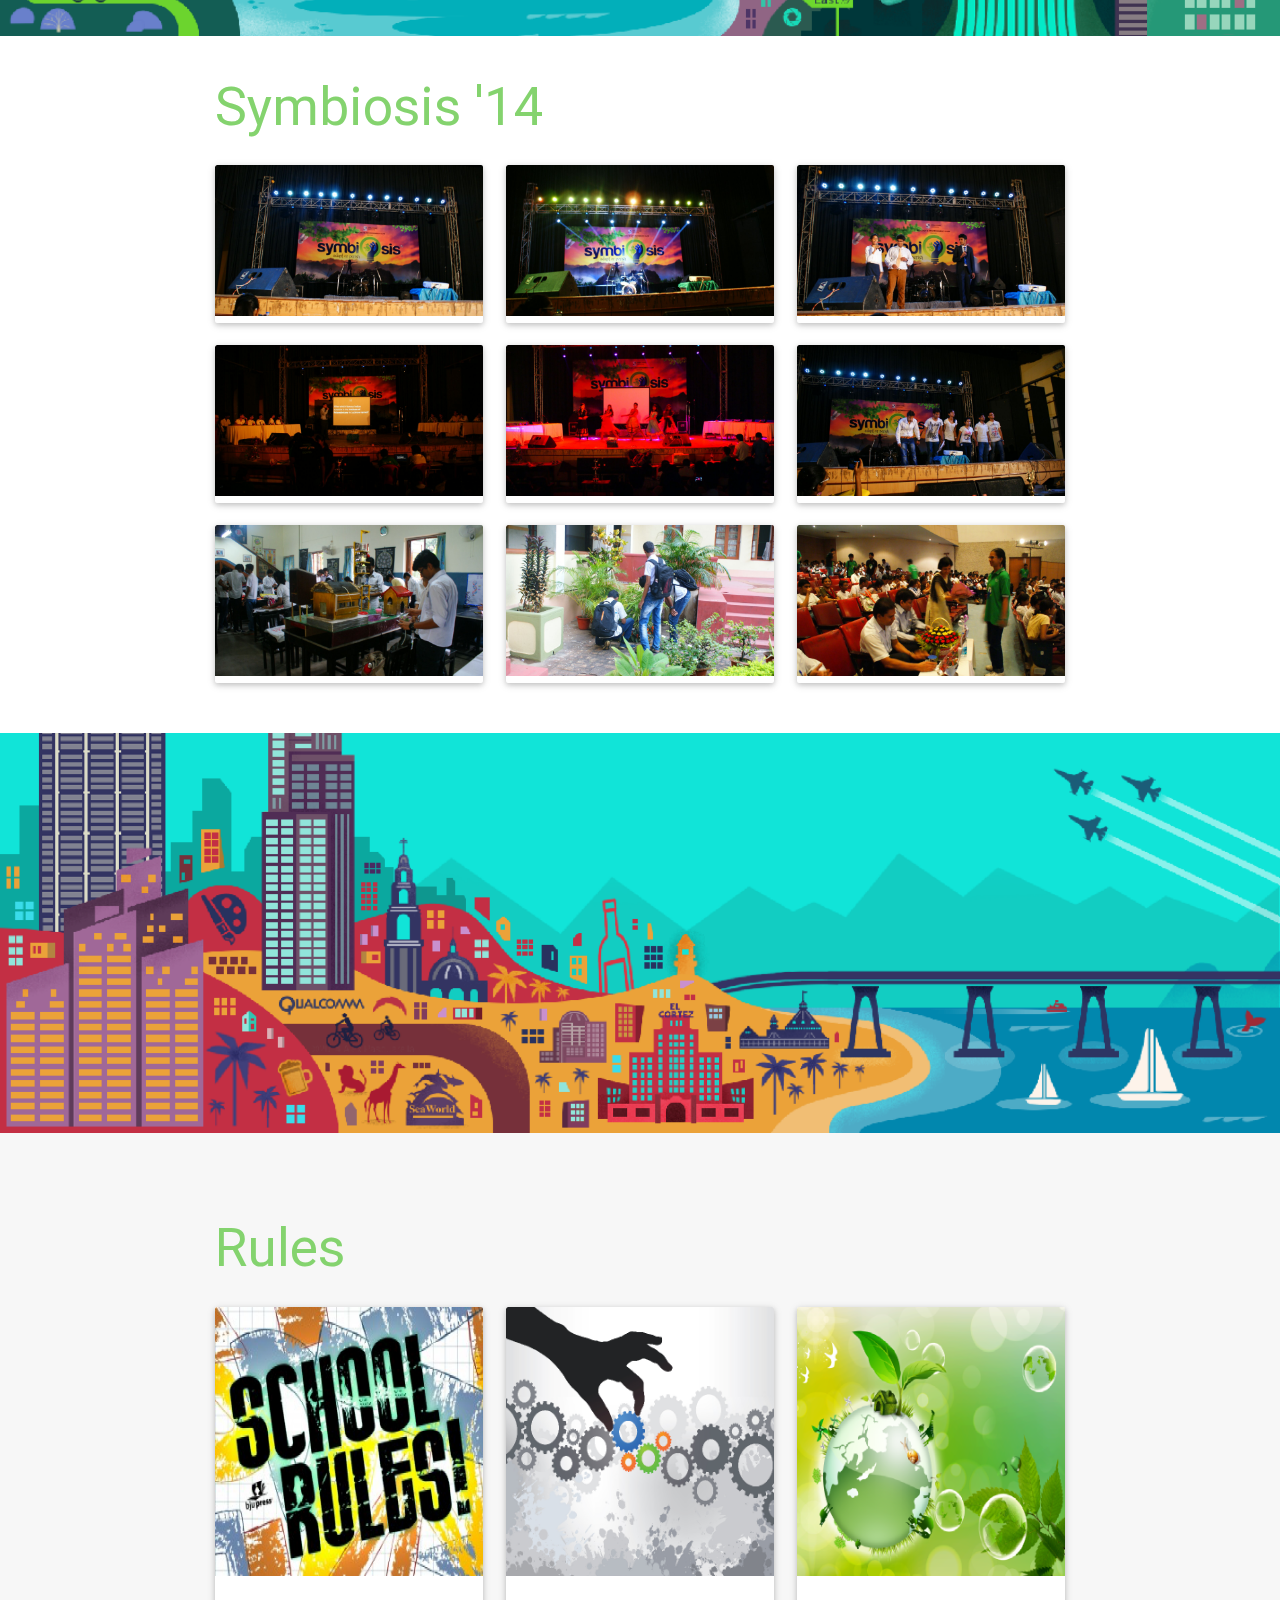
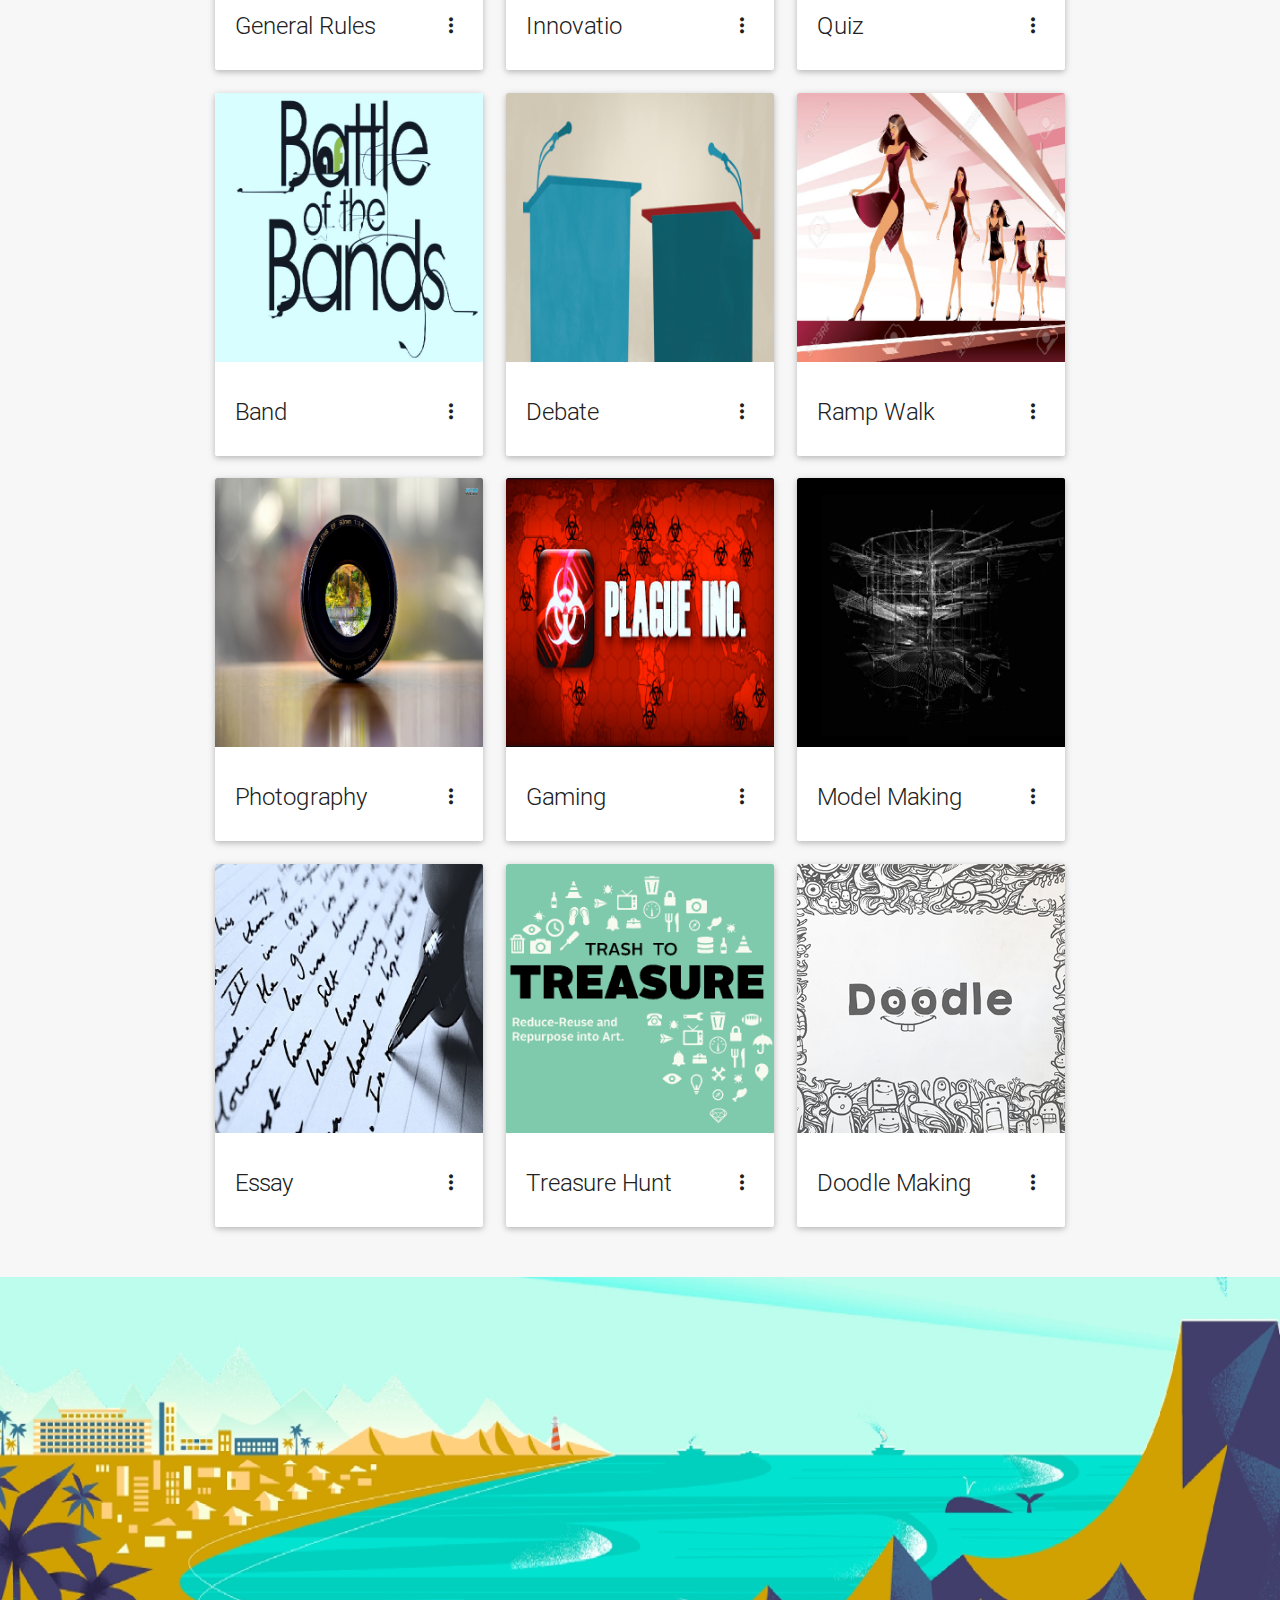
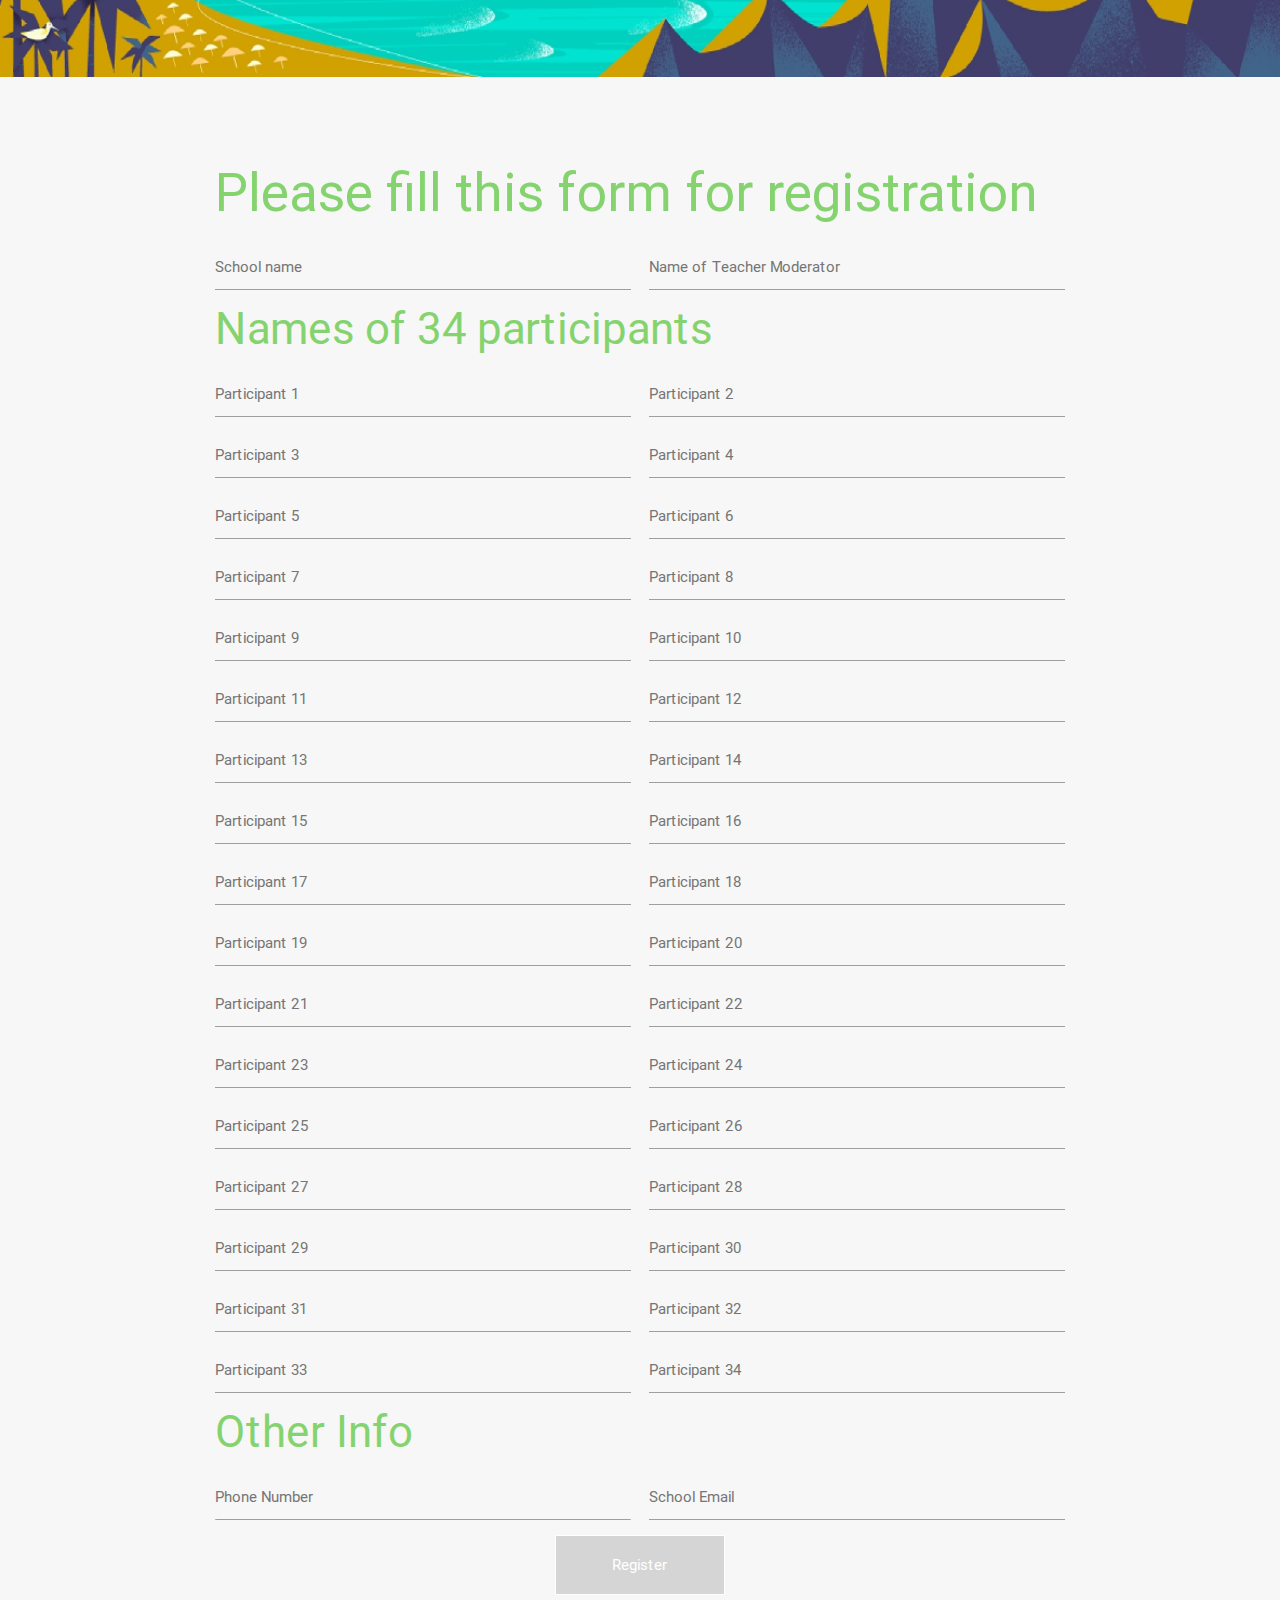
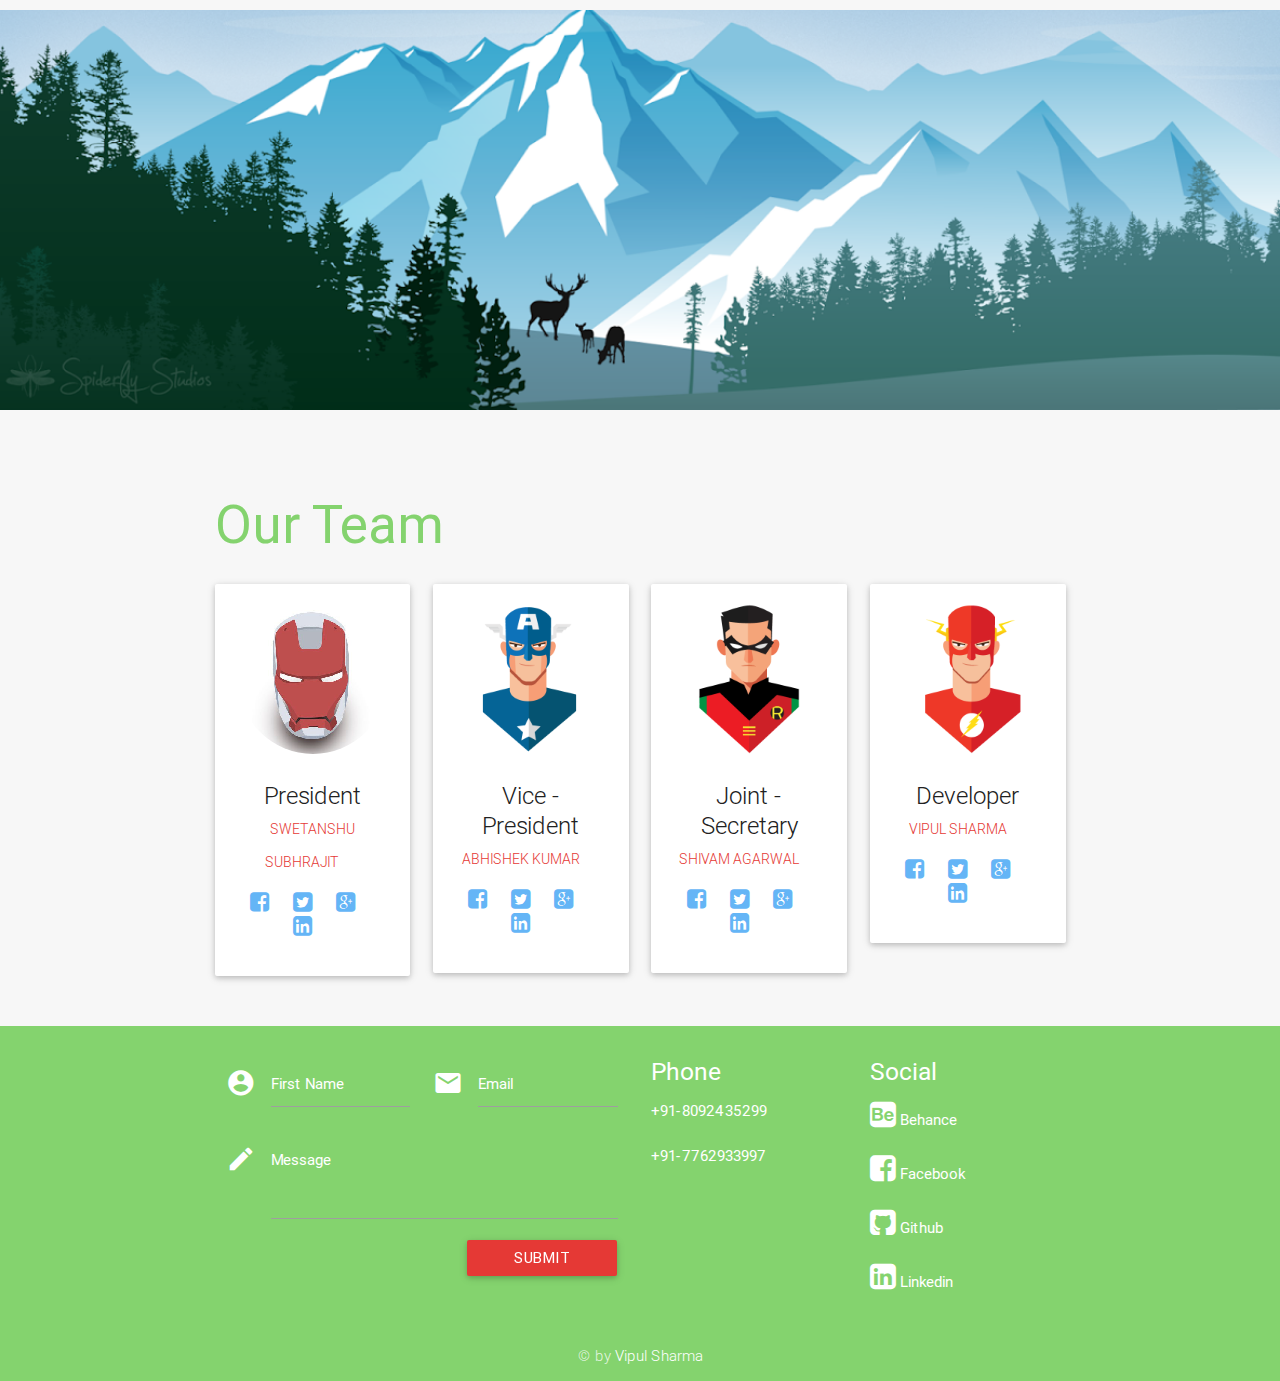
==== commit 1e300951: "spelling changes" ====
--- a/index.html
+++ b/index.html
@@ -117,14 +117,7 @@
                     <div class="card-image waves-effect waves-block waves-light">
                         <img class="activator" src="img/s1.jpg">
                     </div>
-                    <div class="card-content">
-                        <span class="card-title activator grey-text text-darken-4">Symbiosis '14 <i class="mdi-navigation-more-vert right"></i></span>
-
-                    </div>
-                    <div class="card-reveal">
-                        <span class="card-title grey-text text-darken-4">Symbiosis '14 <i class="mdi-navigation-close right"></i></span>
-
-                    </div>
+                    
                 </div>
             </div>
             <div class="col s12 m4 l4">
@@ -132,14 +125,7 @@
                     <div class="card-image waves-effect waves-block waves-light">
                         <img class="activator" src="img/s2.jpg">
                     </div>
-                    <div class="card-content">
-                        <span class="card-title activator grey-text text-darken-4">Symbiosis '14 <i class="mdi-navigation-more-vert right"></i></span>
-
-                    </div>
-                    <div class="card-reveal">
-                        <span class="card-title grey-text text-darken-4">Symbiosis '14 <i class="mdi-navigation-close right"></i></span>
-
-                    </div>
+                    
                 </div>
             </div>
             <div class="col s12 m4 l4">
@@ -147,14 +133,7 @@
                     <div class="card-image waves-effect waves-block waves-light">
                         <img class="activator" style="border-bottom-color:black" src="img/s3.jpg">
                     </div>
-                    <div class="card-content">
-                        <span class="card-title activator grey-text text-darken-4">Symbiosis '14 <i class="mdi-navigation-more-vert right"></i></span>
-
-                    </div>
-                    <div class="card-reveal">
-                        <span class="card-title grey-text text-darken-4">Symbiosis '14 <i class="mdi-navigation-close right"></i></span>
-
-                    </div>
+                    
                 </div>
             </div>
             <div class="col s12 m4 l4">
@@ -162,14 +141,7 @@
                     <div class="card-image waves-effect waves-block waves-light">
                         <img class="activator" src="img/s4.jpg">
                     </div>
-                    <div class="card-content">
-                        <span class="card-title activator grey-text text-darken-4">Symbiosis '14 <i class="mdi-navigation-more-vert right"></i></span>
-
-                    </div>
-                    <div class="card-reveal">
-                        <span class="card-title grey-text text-darken-4">Symbiosis '14 <i class="mdi-navigation-close right"></i></span>
-
-                    </div>
+                    
                 </div>
             </div>
             <div class="col s12 m4 l4">
@@ -177,14 +149,7 @@
                     <div class="card-image waves-effect waves-block waves-light">
                         <img class="activator" src="img/s5.jpg">
                     </div>
-                    <div class="card-content">
-                        <span class="card-title activator grey-text text-darken-4">Symbiosis '14 <i class="mdi-navigation-more-vert right"></i></span>
-
-                    </div>
-                    <div class="card-reveal">
-                        <span class="card-title grey-text text-darken-4">Symbiosis '14 <i class="mdi-navigation-close right"></i></span>
-
-                    </div>
+                    
                 </div>
             </div>
             <div class="col s12 m4 l4">
@@ -192,14 +157,7 @@
                     <div class="card-image waves-effect waves-block waves-light">
                         <img class="activator" src="img/s6.jpg">
                     </div>
-                    <div class="card-content">
-                        <span class="card-title activator grey-text text-darken-4">Symbiosis '14 <i class="mdi-navigation-more-vert right"></i></span>
-
-                    </div>
-                    <div class="card-reveal">
-                        <span class="card-title grey-text text-darken-4">Symbiosis '14 <i class="mdi-navigation-close right"></i></span>
-
-                    </div>
+                    
                 </div>
             </div>
             <div class="col s12 m4 l4">
@@ -207,14 +165,7 @@
                     <div class="card-image waves-effect waves-block waves-light">
                         <img class="activator" src="img/s7.jpg">
                     </div>
-                    <div class="card-content">
-                        <span class="card-title activator grey-text text-darken-4">Symbiosis '14 <i class="mdi-navigation-more-vert right"></i></span>
-
-                    </div>
-                    <div class="card-reveal">
-                        <span class="card-title grey-text text-darken-4">Symbiosis '14 <i class="mdi-navigation-close right"></i></span>
-
-                    </div>
+                    
                 </div>
             </div>
             <div class="col s12 m4 l4">
@@ -222,14 +173,7 @@
                     <div class="card-image waves-effect waves-block waves-light">
                         <img class="activator" src="img/s8.jpg">
                     </div>
-                    <div class="card-content">
-                        <span class="card-title activator grey-text text-darken-4">Symbiosis '14 <i class="mdi-navigation-more-vert right"></i></span>
-
-                    </div>
-                    <div class="card-reveal">
-                        <span class="card-title grey-text text-darken-4">Symbiosis '14 <i class="mdi-navigation-close right"></i></span>
-
-                    </div>
+                    
                 </div>
             </div>
             <div class="col s12 m4 l4">
@@ -237,14 +181,7 @@
                     <div class="card-image waves-effect waves-block waves-light">
                         <img class="activator" src="img/s9.jpg">
                     </div>
-                    <div class="card-content">
-                        <span class="card-title activator grey-text text-darken-4">Symbiosis '14 <i class="mdi-navigation-more-vert right"></i></span>
-
-                    </div>
-                    <div class="card-reveal">
-                        <span class="card-title grey-text text-darken-4">Symbiosis '14 <i class="mdi-navigation-close right"></i></span>
-
-                    </div>
+                    
                 </div>
             </div>
         </div>
@@ -275,16 +212,16 @@
                     <div class="card-reveal">
                         <span class="card-title grey-text text-darken-4">General: <i class="mdi-navigation-close right"></i></span>
                         <p> - Participation fee is Rs 50.</p><br>
-                        <p> - Each school must be accompanied by ONE teacher moderator.</p><br>
+                        <p> - Each school must be accompanied by 1 teacher moderator.</p><br>
                         <p> - One student can participate in only one event.</p><br>
-                        <p> - No bags, eatables or beverages will be allowed inside the audotorium.</p><br>
+                        <p> - No bags, eatables or beverages will be allowed inside the auditorium.</p><br>
                         <p> - Each student will be inspected before entering the auditorium.</p><br>
                         <p> - Students shall bring their belongings at their own liability. Loyola will not be answerable for any loss.</p><br>
-                        <p> - Schools should assemble in front of the porticio at 7:30 am sharp where their registrations shall be confirmed.</p><br>
-                        <p> - All participants should be in their CASUALS.</p><br>
+                        <p> - Schools should assemble in front of the portico at 7:30 am sharp where their registrations shall be confirmed.</p><br>
+                        <p> - All participants should wear casuals.</p><br>
                         <p> - Audience should be in their respected school's uniform.</p><br>
-                        <p> - At no point during the eventshould a student mention his/her school name which will lead to the IMMEDIATE
-                        and UNCONDITIONAL disqualification from all events.</p>
+                        <p> - At no point during the event should a student mention his/her school's name which will lead to the immediate
+                        and unconditional disqualification from all events.</p>
                         <p> - A total of 34 students from each school should give in their names for registration.<br>
                     </div>
                 </div>
@@ -301,12 +238,11 @@
                     <div class="card-reveal">
                         <span class="card-title grey-text text-darken-4">Rules : <i class="mdi-navigation-close right"></i></span>
                         <p><p> - Each school shall be represented by 1 student. The contest is  open for all.</p><br>
-                        <p> - Participants will be required to put forth their innovative ideas aimed at helping mankind in future with respect
-                        scientific development.</p><br>
+                        <p> - Participants will be required to put forth their innovative ideas aimed at helping mankind in future with respect to scientific development.</p><br>
                         <p> - Participants will need to present a Powerpoint presentation and a Prototype ( if possible ).</p><br>
-                        <p> - Each student shall be given a maximum time of 3 MMINUTES to properly explain his/her innovatioon.</p><br>
+                        <p> - Each student shall be given a maximum time of 3 minutes to properly explain his/her innovation.</p><br>
                         <p> - Any form of plagiarism will lead to disqualification.</p><br>
-                        <p> - The chairperson will be given 2 MINUTES to question the participants.</p><br></p>
+                        <p> - The chairperson will be given 2 minutes to question the participants.</p><br></p>
                     </div>
                 </div>
             </div>
@@ -322,8 +258,8 @@
                     <div class="card-reveal">
                         <span class="card-title grey-text text-darken-4">Rules : <i class="mdi-navigation-close right"></i></span>
                         <p><p> For Prelims :-</p><br>
-                        <p> - A round of 20 QUESTIONS will be held.</p><br>
-                        <p> - 2 PARTICIPANTS ( Classes 9 & 10 ) shall represent each of school.</p><br>
+                        <p> - A round of 20 questions will be held.</p><br>
+                        <p> - 2 participants ( Classes 9 & 10 ) shall represent their respective school.</p><br>
                         <p> - Questions will be based on Biology and Environment.</p><br>
                         <p> For Stage :-</p><br>
                         <p> - 6 teams to qualify on stage.</p><br></p>
@@ -359,10 +295,10 @@
                     </div>
                     <div class="card-reveal">
                         <span class="card-title grey-text text-darken-4">Rules : <i class="mdi-navigation-close right"></i></span>
-                        <p><h3>DEBATE</h3>
-                        <p> - Each school shall be represented by 2 studentes. 1 - FOR and 1 - AGAINST. [ Classes: 11 & 12 ]</p><br>
-                        <p> - Topics will be given 1 HOUR prior to the event.</p><br>
-                        <p> - Speaking time will be 4 MINUTES and 2 MINUTES will be given for the rebuttal.</p><br>
+                        
+                        <p> - Each school shall be represented by 2 students. 1 - FOR and 1 - AGAINST. [ Classes: 11 & 12 ]</p><br>
+                        <p> - Topics will be given 1 hour prior to the event.</p><br>
+                        <p> - Speaking time will be 4 minutes, and 2 minutes will be given for the rebuttal.</p><br>
                         <p> - Use of electronic gadgets will be strictly prohibited.</p><br>
                         <p> - Reference material will be provided.</p><br></p>
                     </div>
@@ -379,9 +315,9 @@
                     </div>
                     <div class="card-reveal">
                         <span class="card-title grey-text text-darken-4">Rules : <i class="mdi-navigation-close right"></i></span>
-                        <p><p> - Each school shall be represented by 8 STUDENTS and 1 NARRATORacross Classes 10 - 12.</p><br>
-                        <p> - Each team will be given 10 MINUTES to perform.</p><br>
-                        <p> - THEME : "SEASONS OF INDIA"</p><br</p>
+                        <p><p> - Each school shall be represented by 8 students and 1 narrator across Classes 10 - 12.</p><br>
+                        <p> - Each team will be given 10 minutes to perform.</p><br>
+                        <p> - THEME : "Seasons of India"</p><br</p>
                     </div>
                 </div>
             </div>
@@ -397,11 +333,11 @@
                     <div class="card-reveal">
                         <span class="card-title grey-text text-darken-4">Rules : <i class="mdi-navigation-close right"></i></span>
                         <p><p> - Each school shall be represented by 1 student.</p><br>
-                        <p> - 2 HOURS will be given for each participant.</p><br>
+                        <p> - 2 hours will be given to each participant.</p><br>
                         <p> - Students are allowed to go around the school but no one should leave the school premises.</p><br>
-                        <p> - The time alloted includes time for editing and segregating 4 SNAPSHOTS.</p><br>
+                        <p> - Students are required to click the photos, segregate them and submit 1 photograph by the end of the time alloted.</p><br>
                         <p> - School will provide the participants with a laptop.</p><br>
-                        <p> - THEME : WATER CREATIONS</p><br>
+                        <p> - THEME : Water Creations</p><br>
                         <p> - All memory cards will be checked by our volunteers to make sure that no photos are taken before the start of the event.</p><br></p>
                     </div>
                 </div>
@@ -418,7 +354,7 @@
                     <div class="card-reveal">
                         <span class="card-title grey-text text-darken-4">Rules : <i class="mdi-navigation-close right"></i></span>
                         <p><p> - Each school shall be represented by 2 students.</p><br>
-                        <p> - The game "PLAGUE Inc." developed by NDEMIC CREATIONS &copy; is to be played.</p><br>
+                        <p> - The game "PLAGUE Inc." developed by Ndemic Creations &copy; is to be played.</p><br>
                         <p> - The game is available for Windows and Android Platform.</p><br></p>
                     </div>
                 </div>
@@ -435,9 +371,9 @@
                     <div class="card-reveal">
                         <span class="card-title grey-text text-darken-4">Rules : <i class="mdi-navigation-close right"></i></span>
                         <p><p> - Each school shall be represented by 3 students.</p><br>
-                        <p> - A WORKING model has to be made beforehand and instalation of the model has to be done on the spot.</p><br>
-                        <p> - Participants will be given 3 - 4 MINUTES to explain their models to the judges.</p><br>
-                        <p> - Models should be made from RECYCLABLE waste material.</p><br></p>
+                        <p> - A working model has to be made beforehand and installation of the model has to be done on the spot.</p><br>
+                        <p> - Participants will be given 3 - 4 minutes to explain their models to the judges.</p><br>
+                        <p> - Models should be made from recyclable waste material.</p><br></p>
                     </div>
                 </div>
             </div>
@@ -452,10 +388,10 @@
                     </div>
                     <div class="card-reveal">
                         <span class="card-title grey-text text-darken-4">Rules : <i class="mdi-navigation-close right"></i></span>
-                        <p><p> - Each school shall represened by 2 students.</p><br>
-                        <p> - 90 MINUTES of writing time will be provided to write an 800 - 1000 word long essay.</p><br>
-                        <p> - 30 MINUTES of preperation time will be given.</p><br>
-                        <p> - A choice of 3 TOPICS will be given on the spot and any ONE should be attempted.</p><br>
+                        <p><p> - Each school shall represented by 2 students.</p><br>
+                        <p> - 90 minutes of writing time will be provided to write an 800 - 1000 word long essay.</p><br>
+                        <p> - 30 minutes of preperation time will be given.</p><br>
+                        <p> - A choice of 3 TOPICS will be given on the spot and any 1 should be attempted.</p><br>
                         <p> - Any form of plagiarism will lead to disqualification.</p><br></p>
                     </div>
                 </div>
@@ -471,10 +407,10 @@
                     </div>
                     <div class="card-reveal">
                         <span class="card-title grey-text text-darken-4">Rules : <i class="mdi-navigation-close right"></i></span>
-                        <p><p> - Each school shall be represented by 3 STUDENTS across Classes 11 & 12.</p><br>
-                        <p> - 5 SETS of hints are to be given. Each team must clear the subsequebt stages to reach the next clue.</p><br>
+                        <p><p> - Each school shall be represented by 3 students across Classes 11 & 12.</p><br>
+                        <p> - 5 sets of hints are to be given. Each team must clear the subsequent stages to reach to the next clue.</p><br>
                         <p> - The final clue for all teams will be the same leading them to a single spot with the Loyola Campus.</p><br>
-                        <p> - A general knowledge of DINOSAURS must prevail among the participants.</p><br></p>
+                        <p> - A general knowledge of Dinosaurs must prevail among the participants.</p><br></p>
                     </div>
                 </div>
             </div>
@@ -491,7 +427,8 @@
                         <span class="card-title grey-text text-darken-4">Rules <i class="mdi-navigation-close right"></i></span>
                         <p><p> - Any number of students may participate from a single school.</p><br>
                         <p> - The participants are not required to be registered.</p><br>
-                        <p> - Participants are required to doodle the word 'Symbiosis' and post the same on Facebook with the "#symbiosis2k15"</p></p>
+                        <p> - Participants may come along with their respective schools, but as an audience.</p><br>
+<p> - Participants are required to doodle the word 'Symbiosis' and post the same on Facebook with the "#symbiosis2k15"</p></p>
                     </div>
                 </div>
             </div>
@@ -553,6 +490,12 @@
            if(checkInputs()) { $('.regbut').prop('disabled', false); }
            else{ $('.regbut').prop('disabled', true); }
         });
+
+        $('input[type="tel"]').on("input", function() {
+           if(checkInputs()) { $('.regbut').prop('disabled', false); }
+           else{ $('.regbut').prop('disabled', true); }
+        });
+
         </script>
 
       </form>
@@ -627,7 +570,7 @@
                         <img class="activator" src="img/avatar4.png">
                     </div>
                     <div class="card-content">
-                        <span class="card-title activator grey-text text-darken-4">Secretary<br/>
+                        <span class="card-title activator grey-text text-darken-4">Joint - Secretary<br/>
                             <small><a class="red-text text-darken-1" >Shivam Agarwal</a></small></span>
                         <p>
                             <a class="blue-text text-lighten-2" href="https://www.facebook.com/sa005">
